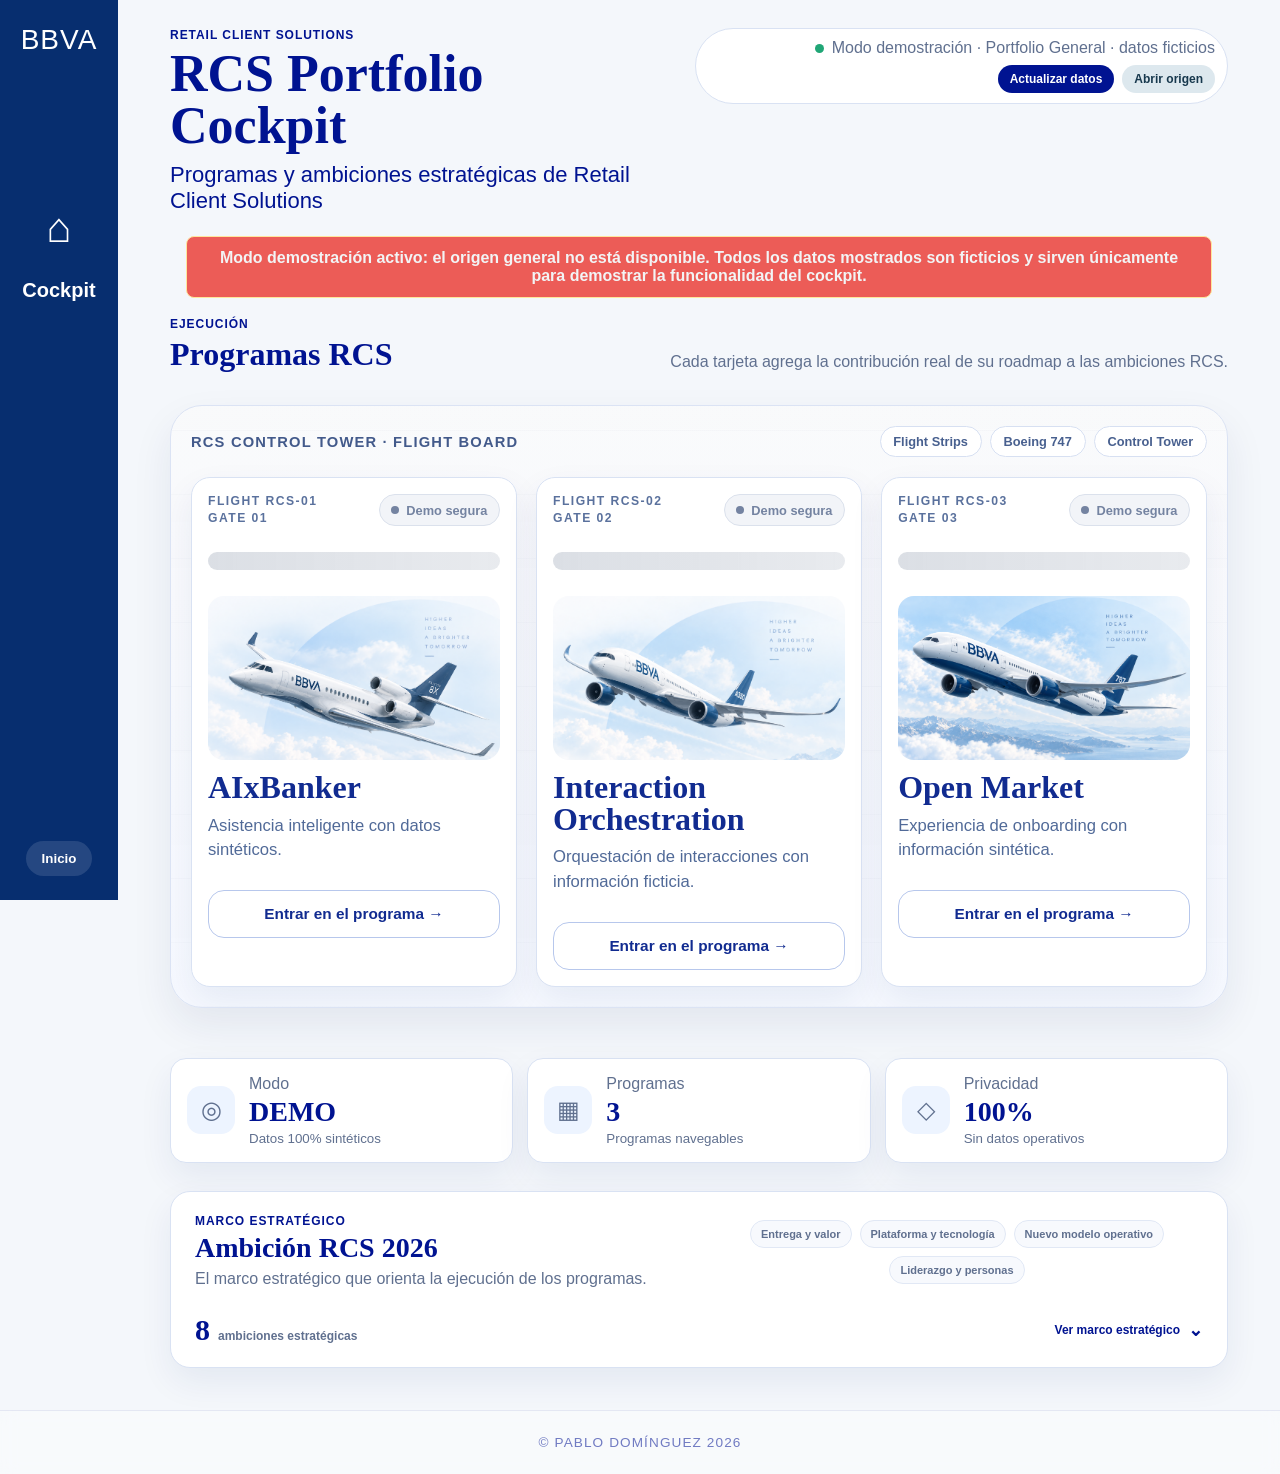
==== index.html @ 615f052f "Add Contraste y Validación RCS management report view" ====
<!doctype html>
<html lang="es">

<head>
  <meta charset="utf-8" />
  <meta name="viewport" content="width=device-width, initial-scale=1" />
  <title>Retail Client Solutions Cockpit</title>
  <link rel="stylesheet" href="styles.css" />
  <link rel="stylesheet" href="styles/portfolio-home.css" />
  <link rel="stylesheet" href="styles/program-home.css" />
  <link rel="stylesheet" href="styles/roadmap-workspace.css" />
  <link rel="stylesheet" href="styles/roadmap-ambitions.css" />
  <link rel="stylesheet" href="styles/program-adaptive-cards.css" />
  <link rel="stylesheet" href="styles/context-toolbar.css" />
  <link rel="stylesheet" href="styles/product-experience.css" />
  <link rel="stylesheet" href="styles/roadmap-context-ux.css" />
  <link rel="icon" href="assets/favicon.ico">
  <link rel="stylesheet" href="styles/aixbanker-product-execution.css" />
  <link rel="stylesheet" href="styles/flight-deck.css" />
  <link rel="stylesheet" href="styles/staffing-dashboard.css" />
</head>

<body>
  <div id="app" class="app-shell">
    <aside class="sidebar">
      <div class="brand">BBVA</div>
      <div class="tower-mark">⌂</div>
      <div class="side-title">Cockpit</div>
      <button class="home-link" data-route="landing">Inicio</button>
    </aside>

    <main class="main">
      <header class="topbar">
        <div>
          <p class="eyebrow" id="breadcrumb">Retail Client Solutions</p>
          <h1 id="pageTitle">Cockpit</h1>
          <p id="pageSubtitle" class="subtitle">
            Portfolio overview, demanda estratégica y evolución de arquitectura
          </p>
        </div>

        <div class="data-status">
          <div class="data-status-main">
            <span class="dot" aria-hidden="true"></span>

            <span id="dataStatus">Cargando datos…</span>

            <button id="refreshDataBtn" class="data-source-btn" type="button">
              Actualizar datos
            </button>

            <button id="openDataSourceBtn" class="data-source-btn secondary" type="button">
              Abrir origen
            </button>
          </div>

          <div id="globalContextFilters" class="global-context-filters" aria-label="Contexto de visualización" hidden>
          </div>
        </div>
      </header>

      <div id="errorBanner" class="error-banner" hidden></div>

      <section id="view"></section>
    </main>
  </div>

  <template id="landing-template">
    <section class="kpi-strip" id="portfolioKpis"></section>

    <section class="section-title-row">
      <h2>Programas RCS</h2>
      <p>
        Vista ejecutiva de avance funcional, sistemas y arquitectura.
      </p>
    </section>

    <section class="program-grid" id="programGrid"></section>
  </template>

  <template id="program-template">
    <section class="program-hero">
      <div>
        <button class="ghost-button" data-route="landing">
          ← Volver
        </button>

        <h2 id="programName"></h2>
        <p id="programDescription"></p>
      </div>

      <div class="hero-metrics" id="programMetrics"></div>
    </section>

    <section class="module-grid" id="moduleGrid"></section>
  </template>

  <!--
    AIxBanker · Departure gates.
    La ruta program/aixbanker muestra esta landing.
  -->
  <template id="aixbanker-home-template">
    <section class="flight-gates" id="flightGateLanding">
      <div class="flight-gates-return-row">
        <button class="ghost-button" type="button" data-route="landing">
          ← Volver al portfolio
        </button>

        <span class="flight-gates-terminal-label">
          RCS · AIxBANKER
        </span>
      </div>

      <header class="flight-gates-header">
        <p>PRODUCTOS · 2026</p>

        <h2>Selecciona tu producto</h2>

        <span>
          Selecciona un producto para acceder a su espacio de planificación,
          ejecución y gestión.
        </span>
      </header>

      <section id="flightGateBoardGrid" class="flight-gate-board-grid" aria-label="Productos AIxBanker disponibles">
      </section>
    </section>
  </template>

  <!--
    AIxBanker · Flight Deck de un producto concreto.
    La ruta program/aixbanker/{productId} muestra esta vista.
  -->
  <template id="aixbanker-flight-deck-template">
    <section class="flight-deck" id="flightDeck">
      <div class="flight-deck-return-row">
        <button class="ghost-button flight-deck-back" type="button" data-route="program/aixbanker">
          ← Volver a productos
        </button>

        <div class="flight-deck-active-flight">
          <span id="flightDeckGateCode">GATE —</span>
          <strong id="flightDeckActiveFlightLabel">AIxBanker</strong>
        </div>
      </div>

      <section class="flight-deck-overhead" aria-label="Controles superiores">
        <div class="flight-deck-panel-label">
          OVERHEAD
        </div>

        <nav class="flight-deck-overhead-controls" aria-label="Navegación técnica">
          <button type="button" data-route="functional/aixbanker">
            Functional
          </button>

          <button type="button" data-route="systems/aixbanker">
            Systems
          </button>

          <button type="button" data-route="architecture/aixbanker">
            Architecture
          </button>
        </nav>

        <div class="flight-deck-source-lamps" aria-label="Fuentes de datos">
          <span class="flight-deck-lamp is-on">
            <i aria-hidden="true"></i>
            SDA
          </span>

          <span class="flight-deck-lamp is-on">
            <i aria-hidden="true"></i>
            JIRA
          </span>

          <span class="flight-deck-lamp" id="flightDeckRestrictedLamp">
            <i aria-hidden="true"></i>
            Restricted
          </span>
        </div>
      </section>

      <section class="flight-deck-mcp" aria-label="Mode control panel">
        <div class="flight-deck-mcp-readout">
          <span>FLIGHT</span>
          <strong id="flightDeckSdaCode">—</strong>
        </div>

        <div class="flight-deck-mcp-readout">
          <span>YEAR</span>
          <strong id="flightDeckYear">—</strong>
        </div>

        <div class="flight-deck-mcp-readout">
          <span>WINDOW</span>
          <strong id="flightDeckWindow">—</strong>
        </div>

        <div class="flight-deck-mcp-readout flight-deck-mcp-destination">
          <span>DESTINATION</span>
          <strong id="flightDeckDestination">—</strong>
        </div>
      </section>

      <section class="flight-deck-windshield" aria-label="Flight brief">
        <article class="flight-deck-window flight-deck-window-left">
          <div class="flight-deck-window-content">
            <span class="flight-deck-window-kicker">
              Mission
            </span>

            <h2 id="flightDeckProductName">
              AIxBanker
            </h2>

            <p id="flightDeckMission">
              Cargando información SDA...
            </p>

            <div class="flight-deck-mission-meta">
              <span id="flightDeckProgramName">R2 AI Banker for Retail</span>
              <span id="flightDeckCountry">Holding</span>
            </div>
          </div>
        </article>

        <div class="flight-deck-center-post" aria-hidden="true">
          <span>AIx</span>
          <strong>BANKER</strong>
        </div>

        <article class="flight-deck-window flight-deck-window-right">
          <div class="flight-deck-window-content">
            <span class="flight-deck-window-kicker">
              Flight brief
            </span>

            <dl class="flight-deck-brief-grid">
              <div>
                <dt>Sponsor</dt>
                <dd id="flightDeckSponsor">—</dd>
              </div>

              <div>
                <dt>Product Owner</dt>
                <dd id="flightDeckProductOwner">—</dd>
              </div>

              <div>
                <dt>Program Manager</dt>
                <dd id="flightDeckProgramManager">—</dd>
              </div>

              <div>
                <dt>Engineering</dt>
                <dd id="flightDeckEngineering">—</dd>
              </div>
            </dl>

            <div class="flight-deck-country-strip">
              <span>Beneficiary countries</span>
              <div id="flightDeckCountries" class="flight-deck-country-list"></div>
            </div>
          </div>
        </article>
      </section>

      <section class="flight-deck-instrument-panel" aria-label="Instrumentos principales">
        <button class="flight-deck-instrument" id="flightDeckProjectTracking" type="button">
          <span class="flight-deck-instrument-code">
            PFD
          </span>

          <span class="flight-deck-instrument-label">
            Flight Plan
          </span>

          <strong>
            Project Tracking
          </strong>

          <span class="flight-deck-project-load" id="flightDeckProjectTrackingSummary" aria-label="Carga del proyecto">
            <span class="flight-deck-project-load__label">
              PROJECT LOAD
            </span>

            <span class="flight-deck-project-load__metrics">
              <span class="
            flight-deck-project-load__metric
            is-primary
          ">
                <i aria-hidden="true"></i>

                <strong id="flightDeckProjectSdaCount">
                  0
                </strong>

                <small>
                  SDA DELIV.
                </small>
              </span>

              <span class="flight-deck-project-load__metric">
                <i aria-hidden="true"></i>

                <strong id="flightDeckProjectMsaCount">
                  0
                </strong>

                <small>
                  MSAs
                </small>
              </span>

              <span class="flight-deck-project-load__metric">
                <i aria-hidden="true"></i>

                <strong id="flightDeckProjectFeatureCount" class="is-loading">
                  …
                </strong>

                <small>
                  FEATURES
                </small>
              </span>
            </span>
          </span>
        </button>

        <button class="flight-deck-instrument" id="flightDeckTrendingTopics" type="button">
          <span class="flight-deck-instrument-code">
            ND
          </span>

          <span class="flight-deck-instrument-label">
            Radar
          </span>

          <strong>
            Key Issues
          </strong>

          <span class="flight-deck-radar-status" id="flightDeckTrendingTopicsSummary"
            aria-label="Severidad de Key Issues activos">
            <span class="flight-deck-radar-status__label">
              RADAR STATUS
            </span>

            <span class="flight-deck-radar-status__content">
              <span class="flight-deck-radar-status__screen" aria-hidden="true">
                <span class="flight-deck-radar-status__glow"></span>
                <span class="flight-deck-radar-status__scope"></span>
              </span>

              <span class="flight-deck-radar-status__metrics">
                <span class="
            flight-deck-radar-status__metric
            is-blocked
          ">
                  <strong id="flightDeckHighIssuesCount">
                    0
                  </strong>

                  <small>
                    HIGH
                  </small>
                </span>

                <span class="
            flight-deck-radar-status__metric
            is-risk
          ">
                  <strong id="flightDeckMediumIssuesCount">
                    0
                  </strong>

                  <small>
                    MEDIUM
                  </small>
                </span>

                <span class="
            flight-deck-radar-status__metric
            is-total
          ">
                  <strong id="flightDeckLowIssuesCount">
                    0
                  </strong>

                  <small>
                    LOW
                  </small>
                </span>
              </span>
            </span>
          </span>
        </button>

        <button class="flight-deck-instrument" id="flightDeckTeamPlanning" type="button">
          <span class="flight-deck-instrument-label">
            Crew
          </span>

          <strong>
            Staffing
          </strong>
          <span class="flight-deck-staffing-panel" id="flightDeckTeamPlanningSummary"
            aria-label="Composición del staffing">
            <span class="flight-deck-staffing-panel__label">
              CREW LOAD
            </span>

            <span class="flight-deck-staffing-panel__hero">
              <strong id="flightDeckStaffingTotalFte" class="is-loading">
                …
              </strong>

              <small>
                TOTAL FTE
              </small>
            </span>

            <span class="flight-deck-staffing-panel__metrics">
              <span class="flight-deck-staffing-panel__metric">
                <strong id="flightDeckStaffingScrumCount" class="is-loading">
                  …
                </strong>
                <small>SCRUMS</small>
              </span>

              <span class="flight-deck-staffing-panel__metric">
                <strong id="flightDeckStaffingInternalFte" class="is-loading">
                  …
                </strong>
                <small>INTERNAL</small>
              </span>

              <span class="flight-deck-staffing-panel__metric">
                <strong id="flightDeckStaffingExternalFte" class="is-loading">
                  …
                </strong>
                <small>EXTERNAL</small>
              </span>
            </span>
          </span>
        </button>

        <button class="flight-deck-instrument" id="flightDeckManagementReports" type="button">
          <span class="flight-deck-instrument-code">
            EICAS
          </span>

          <span class="flight-deck-instrument-label">
            Instruments
          </span>

          <strong>
            Management Reports
          </strong>

          <small id="flightDeckManagementReportsSummary">
            Executive summary
          </small>
        </button>
      </section>

      <section class="flight-deck-pedestal" aria-label="Pedestal">
        <div class="flight-deck-telemetry">
          <div>
            <span>SDA commitments</span>
            <strong id="flightDeckDeliverablesCount">0</strong>
          </div>

          <div>
            <span>JIRA tracked</span>
            <strong id="flightDeckJiraCount">0</strong>
          </div>

          <div>
            <span>Risk / blocked</span>
            <strong id="flightDeckRiskCount">0</strong>
          </div>

          <div>
            <span>Done</span>
            <strong id="flightDeckDoneCount">0</strong>
          </div>
        </div>

        <button class="flight-deck-cabin-control" type="button" disabled>
          <span>CABIN / HISTORY</span>
          <small>Historical navigation</small>
        </button>
      </section>
    </section>
  </template>

  <template id="functional-template">
    <button class="ghost-button back-to-program-btn" data-route="">
      ← Volver al programa
    </button>

    <section class="section-title-row">
      <h2>Mapa de capacidades funcionales</h2>
      <p>Dominios, capacidades y funcionalidades de AIxBanker.</p>
    </section>

    <section class="functional-map" id="functionalMap"></section>
  </template>

  <template id="systems-template">
    <button class="ghost-button back-to-program-btn" data-route="">
      ← Volver al programa
    </button>

    <section class="section-title-row">
      <h2>Mapa de sistemas</h2>
      <p>
        Vista combinada de sistemas, inventario y capacidades funcionales.
      </p>
    </section>

    <section class="systems-dashboard-grid systems-two-columns" id="systemsDashboardGrid">
      <article class="panel systems-map-panel">
        <h3>Mapa de sistemas</h3>

        <button class="expand-map-btn" type="button" id="expandSystemMapBtn">
          Expandir mapa
        </button>

        <div class="system-map-canvas" id="systemMapCanvas">
          <svg class="system-links-svg" id="systemLinksSvg"></svg>

          <section class="system-layers" id="systemLayers"></section>
        </div>
      </article>

      <article class="panel systems-functional-panel">
        <h3>Mapa funcional</h3>

        <section class="systems-mini-functional-map" id="systemsFunctionalMap"></section>
      </article>
    </section>
  </template>

  <template id="impediments-template">
    <button class="ghost-button back-to-program-btn" data-route="">
      ← Volver al programa
    </button>

    <section class="section-title-row">
      <h2>Impedimentos</h2>
      <p>Bloqueos, riesgos y mitigaciones activas.</p>
    </section>

    <section id="impedimentsList" class="management-list"></section>
  </template>

  <template id="decisions-template">
    <button class="ghost-button back-to-program-btn" data-route="">
      ← Volver al programa
    </button>

    <section class="section-title-row">
      <h2>Decisiones</h2>
      <p>Decisiones pendientes y decisiones ya tomadas.</p>
    </section>

    <section class="two-column">
      <article class="panel">
        <h3>Decisiones pendientes</h3>

        <div id="decisionsPendingList" class="management-list"></div>
      </article>

      <article class="panel">
        <h3>Decisiones tomadas</h3>

        <div id="decisionsDoneList" class="management-list"></div>
      </article>
    </section>
  </template>

  <template id="architecture-template">
    <button class="ghost-button back-to-program-btn" data-route="">
      ← Volver al programa
    </button>

    <section class="section-title-row">
      <h2>Arquitectura de referencia</h2>
      <p>Vista target de arquitectura, features, gaps y dependencias.</p>
    </section>

    <section class="systems-dashboard-grid" id="systemsDashboardGrid">
      <article class="panel systems-map-panel">
        <h3>Mapa de sistemas As-Is</h3>

        <button class="expand-map-btn" type="button" id="expandSystemMapBtn">
          Expandir mapa
        </button>

        <div class="system-map-canvas" id="systemMapCanvas">
          <svg class="system-links-svg" id="systemLinksSvg"></svg>

          <section class="system-layers" id="systemLayers"></section>
        </div>
      </article>

      <article class="panel">
        <h3>Features, gaps y dependencias</h3>

        <div class="table-wrap">
          <table id="systemsTable"></table>
        </div>
      </article>

      <article class="panel systems-functional-panel">
        <article class="panel systems-tobe-panel">
          <h3>Mapa de sistemas To-Be</h3>

          <button class="expand-map-btn" type="button" id="expandToBeMapBtn">
            Expandir mapa
          </button>

          <div class="system-map-canvas" id="systemMapCanvasToBe">
            <svg class="system-links-svg" id="systemLinksSvgToBe"></svg>

            <section class="system-layers" id="systemLayersToBe"></section>
          </div>
        </article>
      </article>
    </section>
  </template>

  <template id="projects-template">
    <button class="ghost-button back-to-program-btn" data-route="">
      ← Volver al programa
    </button>

    <section class="section-title-row" id="backlogHeader">
      <h2>Management Reports</h2>
      <p>Acceso a informes ejecutivos, demos y seguimiento resumido.</p>
    </section>

    <section id="managementReportsCards" class="management-reports-grid"></section>
  </template>


  <template id="msas-template">
    <button class="ghost-button back-to-program-btn" data-route="">
      ← Volver al programa
    </button>

    <section class="section-title-row">
      <h2>MSAs</h2>
      <p>Acuerdos, aprobaciones, avance y detalle.</p>
    </section>

    <section id="msas" class="panel projects-panel"></section>

    <section id="msaDetail" class="panel project-detail-panel" hidden></section>
  </template>

  <template id="teams-template">
    <button class="ghost-button back-to-program-btn" data-route="">
      ← Volver al programa
    </button>

    <section class="section-title-row">
      <h2>
        Staffing
      </h2>

      <p>
        Capacidad, composición y distribución de los Scrums.
      </p>
    </section>

    <p id="teamsDashboardStatus" class="staffing-dashboard-status">
      Cargando Staffing...
    </p>

    <section id="teamsKpis" class="kpi-strip"></section>

    <section class="teams-dashboard-grid">
      <article class="panel">
        <h3>
          FTE por Scrum
        </h3>

        <div id="teamsByProduct"></div>
      </article>

      <article class="panel">
        <h3>
          Scrum × país
        </h3>

        <div class="table-wrap">
          <table id="teamsProductCountryMatrix"></table>
        </div>
      </article>
    </section>

    <section class="section-title-row">
      <h2>
        Scrums
      </h2>

      <p>
        Roles, perfiles y empresas del país seleccionado.
      </p>
    </section>

    <section id="teamsScrumCards" class="scrum-grid"></section>
  </template>
  <!-- =====================================================
     MANAGEMENT REPORTS · ROADMAP
     ===================================================== -->

  <template id="management-roadmap-template">
    <button class="ghost-button back-to-management-reports-btn" type="button" data-route="">
      ← Volver a Management Reports
    </button>

    <section class="section-title-row">
      <h2>Roadmap ejecutivo</h2>

      <p>
        Resumen visual por país y entregable, con seguimiento de SDA,
        Features y MSAs.
      </p>
    </section>

    <section id="managementRoadmapFilters" class="management-report-filters"></section>

    <section id="managementRoadmapBoard" class="management-roadmap-board"></section>
  </template>


  <!-- =====================================================
     MANAGEMENT REPORTS · DEMOS
     ===================================================== -->

  <template id="management-demos-template">
    <button class="ghost-button back-to-management-reports-btn" type="button" data-route="">
      ← Volver a Management Reports
    </button>

    <section class="section-title-row">
      <h2>Demos</h2>

      <p>
        Demostraciones ejecutivas de productos y capacidades de AIxBanker.
      </p>
    </section>

    <section id="managementDemosBoard" class="management-demos-board"></section>
  </template>
  <template id="management-contrast-validation-template">
    <button class="ghost-button back-to-management-reports-btn" type="button" id="managementContrastBackBtn">
      ← Volver a Management Reports
    </button>

    <section class="section-title-row">
      <h2>Contraste y Validación RCS</h2>
      <p>Vista ejecutiva de contraste y validación inspirada en el reporting Q2 2026.</p>
    </section>

    <section id="managementContrastValidationBoard" class="management-cv-board"></section>
  </template>
  <div id="loadingOverlay" class="loading-overlay" hidden>
    <div class="loading-card">
      <div class="loading-orb">
        <span></span>
        <span></span>
        <span></span>
      </div>

      <strong>Cargando datos</strong>
      <p>Actualizando la información del cockpit...</p>
    </div>
  </div>

  <script src="js/config.js"></script>
  <script src="js/sample-data.js"></script>
  <script src="js/drive-json-source.js"></script>
  <script src="js/loading-experience.js"></script>
  <script src="js/staffing-dashboard.js"></script>
  <script src="js/app.js"></script>
  <script src="js/portfolio-landing-modes.js"></script>
  <script src="js/portfolio-home.js"></script>
  <script src="js/program-home.js"></script>
  <script src="js/program-governance.js"></script>
  <script src="js/roadmap-workspace-data.js"></script>
  <script src="js/roadmap-workspace-render.js"></script>
  <script src="js/roadmap-workspace-detail.js"></script>
  <script src="js/roadmap-workspace-routing.js"></script>
  <script src="js/roadmap-ambitions-data.js"></script>
  <script src="js/roadmap-ambitions-ui.js"></script>
  <script src="js/program-adaptive-cards.js"></script>
  <script src="js/context-toolbar.js"></script>
  <script src="js/aixbanker-product-execution.js"></script>
  <script src="js/product-experience.js"></script>
  <script src="js/roadmap-context-ux.js"></script>

  <footer class="footer">
    © Pablo Domínguez 2026
  </footer>
</body>

</html>
---- styles.css ----
:root {
  --bbva: #072e6f;
  --blue: #001391;
  --light: #f4f7fb;
  --card: #fff;
  --ink: #071b4d;
  --muted: #60708f;
  --line: #d9e2f3;
  --green: #20a676;
  --yellow: #ffc247;
  --red: #ef6b6b;
  --cyan: #37b7c9;
  --purple: #6755c4;
  --shadow: 0 14px 34px rgba(7, 46, 111, 0.07);
}

* {
  box-sizing: border-box;
}

body {
  margin: 0;
  font-family: Inter, Arial, sans-serif;
  background: var(--light);
  color: var(--ink);
}

.app-shell {
  display: flex;
  min-height: 100vh;
}

.sidebar {
  width: 118px;
  background: var(--bbva);
  color: #fff;
  display: flex;
  flex-direction: column;
  align-items: center;
  padding: 24px 12px;
  gap: 28px;
  position: fixed;
  inset: 0 auto 0 0;
  z-index: 100;
}

.brand {
  font-size: 28px;
  letter-spacing: 1px;
}

.tower-mark {
  font-size: 42px;
  margin-top: 120px;
}

.side-title {
  text-align: center;
  font-weight: 800;
  font-size: 20px;
  line-height: 1.05;
}

.main {
  margin-left: 118px;
  padding: 42px 52px;
  width: calc(100% - 118px);
}

.topbar {
  display: flex;
  justify-content: space-between;
  gap: 24px;
  align-items: flex-start;
  margin-bottom: 32px;
}

.eyebrow {
  margin: 0 0 6px;
  color: var(--blue);
  font-weight: 800;
  text-transform: uppercase;
  font-size: 12px;
  letter-spacing: 0.08em;
}

h1 {
  font-family: Georgia, serif;
  color: var(--blue);
  font-size: 52px;
  line-height: 1;
  margin: 0;
}

.subtitle {
  color: var(--blue);
  font-size: 22px;
  margin: 10px 0 0;
}

h2,
h3,
h4 {
  font-family: Georgia, serif;
  color: var(--blue);
}

.home-link,
.ghost-button {
  border: 0;
  background: #eaf1ff;
  color: var(--blue);
  border-radius: 999px;
  padding: 10px 16px;
  font-weight: 800;
  cursor: pointer;
}

.home-link {
  margin-top: auto;
  background: rgba(255, 255, 255, 0.12);
  color: #fff;
}

.data-status {
  background: #fff;
  border: 1px solid var(--line);
  border-radius: 999px;
  padding: 10px 14px;
  color: var(--muted);
  white-space: nowrap;
}

.dot {
  display: inline-block;
  width: 9px;
  height: 9px;
  border-radius: 50%;
  background: var(--green);
  margin-right: 8px;
}

.data-source-btn {
  border: 0;
  background: var(--blue);
  color: #fff;
  border-radius: 999px;
  padding: 7px 12px;
  font-size: 12px;
  font-weight: 800;
  cursor: pointer;
  margin-left: 10px;
  transition:
    transform 0.18s ease,
    opacity 0.18s ease,
    filter 0.18s ease;
}

.data-source-btn:hover {
  filter: brightness(1.08);
  transform: translateY(-1px);
}

.data-source-btn:disabled {
  opacity: 0.6;
  cursor: wait;
}

.data-source-btn.secondary {
  background: #dde8ee;
  color: #17384d;
}

.kpi-strip {
  display: grid;
  grid-template-columns: repeat(5, 1fr);
  background: #fff;
  border: 1px solid var(--line);
  border-radius: 18px;
  padding: 18px;
  margin-bottom: 38px;
  box-shadow: var(--shadow);
}

.kpi {
  display: flex;
  align-items: center;
  gap: 16px;
  padding: 6px 22px;
  border-right: 1px solid #b8c7e8;
}

.kpi:last-child {
  border-right: 0;
}

.kpi-icon,
.program-icon {
  display: grid;
  place-items: center;
  color: #fff;
  background: linear-gradient(135deg, var(--bbva), #1464c9);
}

.kpi-icon {
  width: 52px;
  height: 52px;
  border-radius: 14px;

  background: #edf4ff;
  color: var(--blue);

  display: flex;
  align-items: center;
  justify-content: center;

  font-size: 26px;
}

.kpi-label {
  font-family: Georgia, serif;
  color: var(--blue);
  font-weight: 800;
}

.kpi-value {
  font-family: Georgia, serif;
  font-size: 34px;
  color: var(--blue);
  font-weight: 900;
}

.kpi-sub {
  color: var(--muted);
}

.section-title-row {
  display: flex;
  align-items: end;
  justify-content: space-between;
  margin: 18px 0;
}

.section-title-row h2 {
  font-size: 34px;
  margin: 0;
}

.section-title-row p {
  color: var(--muted);
  margin: 0;
}

.program-grid {
  display: grid;
  grid-template-columns: repeat(3, minmax(240px, 1fr));
  gap: 22px;
}

.program-card,
.panel,
.module-card,
.program-hero,
.domain,
.layer {
  background: #fff;
  border: 1px solid var(--line);
  box-shadow: var(--shadow);
}

.program-card,
.panel,
.module-card,
.program-hero {
  border-radius: 22px;
  padding: 22px;
}

.program-card {
  display: flex;
  flex-direction: column;
  gap: 18px;
  min-height: 310px;
}

.program-head {
  display: flex;
  gap: 14px;
  align-items: center;
}

.program-icon {
  width: 56px;
  height: 56px;
  border-radius: 18px;
  font-size: 28px;
}

.program-card h3,
.module-card h3,
.panel h3 {
  margin-bottom: 14px;
  line-height: 1.1;
}
.panel h3 {
  margin-bottom: 18px;
}
.program-card p,
.module-card p {
  margin: 4px 0;
  color: var(--muted);
}

.pill {
  display: inline-flex;
  width: max-content;
  padding: 6px 12px;
  border-radius: 999px;
  font-size: 12px;
  font-weight: 800;
  background: #def7ec;
  color: #08744f;
}

.pill.yellow {
  background: #fff1c9;
  color: #8b6400;
}

.pill.red {
  background: #ffe1e1;
  color: #a92b2b;
}

.progress-row {
  display: grid;
  grid-template-columns: repeat(3, 1fr);
  gap: 10px;
  margin-top: auto;
}

.donut {
  --p: 50;
  aspect-ratio: 1;
  border-radius: 50%;
  background: conic-gradient(var(--blue) calc(var(--p) * 1%), #e7ebf3 0);
  display: grid;
  place-items: center;
  font-size: 12px;
  color: var(--blue);
}

.donut::before {
  content: attr(data-label);
  background: #fff;
  border-radius: 50%;
  width: 68%;
  height: 68%;
  display: grid;
  place-items: center;
}

.card-link {
  border: 0;
  border-top: 1px solid var(--line);
  background: transparent;
  color: #0a4fae;
  font-weight: 900;
  padding-top: 14px;
  cursor: pointer;
  text-align: left;
}

.disabled {
  opacity: 0.55;
}

.program-hero {
  display: flex;
  justify-content: space-between;
  gap: 24px;
  margin-bottom: 22px;
}

.program-hero h2 {
  font-size: 44px;
  margin: 16px 0 4px;
}

.hero-metrics {
  display: grid;
  grid-template-columns: repeat(3, 110px);
  gap: 12px;
}

.metric-tile {
  background: #f5f8ff;
  border: 1px solid var(--line);
  border-radius: 16px;
  padding: 14px;
  text-align: center;
}

.metric-tile strong {
  font-size: 28px;
  color: var(--blue);
}

.module-grid {
  display: grid;
  grid-template-columns: repeat(4, 1fr);
  gap: 18px;
  margin-bottom: 22px;
}

.module-card {
  min-height: 170px;
  cursor: pointer;
}

.module-card.active {
  border-color: #75a7ff;
}

.two-column {
  display: grid;
  grid-template-columns: 1fr 1fr;
  gap: 22px;
}

.tag-list {
  display: flex;
  flex-wrap: wrap;
  gap: 10px;
}

.tag {
  padding: 9px 12px;
  background: #edf4ff;
  border-radius: 999px;
  color: var(--blue);
  font-weight: 800;
}

.stack-list {
  display: grid;
  gap: 10px;
}

.stack-item {
  padding: 12px;
  border: 1px solid var(--line);
  border-radius: 14px;
  background: #f9fbff;
}

/* Functional map */

.functional-map {
  display: grid;
  grid-template-columns: repeat(3, 1fr);
  gap: 18px;
}

.domain {
  border-radius: 20px;
  padding: 18px;
}

.domain h3 {
  margin: 0 0 14px;
}

.capability,
.systems-mini-capability {
  border-left: 4px solid var(--cyan);
  padding: 10px 12px;
  background: #f6fbff;
  border-radius: 12px;
  margin-top: 10px;
}

.capability:first-child {
  margin-top: 0;
}

.capability strong,
.systems-mini-capability strong {
  display: block;
  color: var(--ink);
  margin-bottom: 6px;
}

.feature {
  font-size: 13px;
  color: var(--muted);
  margin-top: 5px;
}

/* Selectors */

.country-selector,
.systems-product-selector {
  display: flex;
  gap: 12px;
  align-items: center;
  margin: 0 0 22px;
  flex-wrap: wrap;
}

.country-flag {
  width: 58px;
  height: 58px;
  border: 1px solid var(--line);
  background: #fff;
  border-radius: 50%;
  display: flex;
  align-items: center;
  justify-content: center;
  cursor: pointer;
  opacity: 0.45;
  filter: grayscale(1);
  overflow: hidden;
  transition:
    opacity 0.18s ease,
    filter 0.18s ease,
    transform 0.18s ease,
    box-shadow 0.18s ease;
}

.country-flag img {
  width: 100%;
  height: 100%;
  object-fit: cover;
  display: block;
}

.country-flag.active {
  opacity: 1;
  filter: grayscale(0);
  box-shadow: 0 8px 22px rgba(7, 46, 111, 0.16);
  transform: translateY(-1px);
  border-color: #75a7ff;
}

.systems-product-btn {
  border: 1px solid var(--line);
  background: #fff;
  color: var(--blue);
  border-radius: 999px;
  padding: 10px 18px;
  font-size: 14px;
  font-weight: 800;
  cursor: pointer;
  transition:
    background 0.18s ease,
    color 0.18s ease,
    transform 0.18s ease,
    box-shadow 0.18s ease;
}

.systems-product-btn:hover {
  transform: translateY(-1px);
}

.systems-product-btn.active {
  background: var(--blue);
  color: #fff;
  box-shadow: 0 8px 20px rgba(7, 46, 111, 0.18);
}

/* Systems dashboard */

.systems-dashboard-grid {
  display: grid;
  grid-template-columns: 1fr 1.25fr 1fr;
  gap: 18px;
  align-items: start;
}

.systems-dashboard-grid .panel {
  min-height: 520px;
}

.systems-dashboard-grid.system-map-expanded {
  grid-template-columns: minmax(760px, 2.6fr) minmax(220px, 0.65fr) minmax(
      220px,
      0.65fr
    );
}

.systems-dashboard-grid.system-map-expanded > article:nth-child(2),
.systems-dashboard-grid.system-map-expanded > article:nth-child(3) {
  max-height: 760px;
  overflow: auto;
  opacity: 0.72;
}

.systems-dashboard-grid.system-map-expanded .system-map-canvas {
  min-height: 900px;
}

.expand-map-btn {
  display: inline-flex;
  align-items: center;
  justify-content: center;
  margin: 10px 0 16px;
  border: 1px solid var(--line);
  background: #eaf1ff;
  color: var(--blue);
  border-radius: 999px;
  padding: 8px 14px;
  font-weight: 900;
  font-size: 13px;
  cursor: pointer;
  font-family: inherit;
  transition:
    transform 0.18s ease,
    box-shadow 0.18s ease,
    border-color 0.18s ease;
}

.expand-map-btn:hover {
  transform: translateY(-1px);
  border-color: var(--cyan);
  box-shadow: 0 8px 18px rgba(7, 46, 111, 0.1);
}

.system-map-canvas {
  position: relative;
}

.system-links-svg {
  position: absolute;
  inset: 0;
  width: 100%;
  height: 100%;
  pointer-events: none;
  overflow: visible;
  z-index: 3;
}

.system-layers {
  position: relative;
  z-index: 2;
  display: grid;
  grid-template-columns: repeat(2, minmax(0, 1fr));
  gap: 24px;
}

.layer {
  width: 100%;
  border-radius: 18px;
  padding: 18px;
}

.layer:not(.layer-half-width) {
  grid-column: 1 / -1;
}

.layer-half-width {
  grid-column: auto;
}

.layer h3 {
  margin: 0 0 12px;
}

.system-groups {
  display: flex;
  /* flex-direction: column; */
  gap: 14px;
}

.system-group-box {
  border: 1px dashed var(--blue);
  border-radius: 18px;
  padding: 14px;
  background: #fbfdff;
}

.system-group-title {
  color: var(--blue);
  font-weight: 900;
  margin-bottom: 12px;
}

.system-level-row {
  display: flex;
  justify-content: center;
  align-items: center;
  gap: 14px;
  margin: 14px 0;
  flex-wrap: wrap;
}

.system-level-row[data-level="3"] {
  justify-content: center;
}

.component {
  display: inline-flex;
  align-items: center;
  justify-content: center;
  width: auto;
  min-width: 72px;
  max-width: 190px;
  padding: 9px 13px;
  background: #f6f8fc;
  border: 1px solid var(--line);
  border-radius: 12px;
  margin: 0;
  white-space: normal;
  line-height: 1.15;
}

.system-component-card {
  flex: 0 0 auto;
  text-align: center;
  cursor: pointer;
  font-family: inherit;
  font-size: 0.95rem;
  transition:
    background 0.18s ease,
    border-color 0.18s ease,
    transform 0.18s ease,
    box-shadow 0.18s ease;
}

.system-component-card:hover {
  transform: translateY(-1px);
  border-color: var(--cyan);
  box-shadow: 0 8px 18px rgba(7, 46, 111, 0.1);
}

.system-component-card.selected-system-component {
  background: #fff4a3;
  border-color: #e3c400;
  box-shadow: inset 0 0 0 1px #e3c400;
}

.component.affected-by-capability {
  background: #24e000;
  border: 2px solid #159400;
  color: #001391;
  font-weight: 900;
}

/* SVG relationships */

.system-relationship-link {
  fill: none;
  stroke: var(--blue);
  stroke-width: 2;
  stroke-dasharray: 4 4;
  opacity: 0.75;
}

.system-relationship-link.api {
  stroke: var(--cyan);
}

.system-relationship-link.dependency {
  stroke: var(--purple);
}

.system-relationship-link.orchestration {
  stroke: var(--green);
}

.relationship-arrow-head {
  fill: var(--blue);
}

.system-relationship-label {
  font-size: 11px;
  font-weight: 800;
  fill: var(--blue);
  paint-order: stroke;
  stroke: white;
  stroke-width: 4px;
}

/* Right functional map */

.systems-mini-domain {
  padding: 14px;
  border: 1px solid var(--line);
  border-radius: 16px;
  background: #f9fbff;
  margin-bottom: 12px;
}

.systems-mini-domain h4 {
  margin: 0 0 10px;
}

.feature-card-list {
  display: flex;
  flex-direction: column;
  gap: 8px;
  margin-top: 10px;
}

.feature-card {
  width: 100%;
  border: 1px solid var(--line);
  background: #fff;
  color: var(--ink);
  border-radius: 12px;
  padding: 9px 11px;
  text-align: left;
  font-weight: 700;
  cursor: pointer;
  transition:
    background 0.18s ease,
    border-color 0.18s ease,
    transform 0.18s ease,
    box-shadow 0.18s ease;
}

.feature-card:hover {
  transform: translateY(-1px);
  border-color: var(--cyan);
  box-shadow: 0 8px 18px rgba(7, 46, 111, 0.1);
}

.feature-card.selected {
  background: #fff4a3;
  border-color: #e3c400;
  box-shadow: inset 0 0 0 1px #e3c400;
}

/* Architecture gaps */

.architecture-gap-list {
  display: flex;
  flex-direction: column;
  gap: 12px;
}

.architecture-gap-card {
  width: 100%;
  border: 1px solid var(--line);
  background: #f6f8fc;
  color: var(--ink);
  border-radius: 14px;
  padding: 14px;
  text-align: left;
  cursor: pointer;
  transition:
    background 0.18s ease,
    border-color 0.18s ease,
    transform 0.18s ease,
    box-shadow 0.18s ease;
}

.architecture-gap-card:hover {
  transform: translateY(-1px);
  border-color: var(--cyan);
  box-shadow: 0 8px 18px rgba(7, 46, 111, 0.1);
}

.architecture-gap-card.selected {
  background: #fff4a3;
  border-color: #e3c400;
  box-shadow: inset 0 0 0 1px #e3c400;
}

.architecture-gap-top {
  display: flex;
  justify-content: space-between;
  gap: 12px;
  margin-bottom: 10px;
}

.architecture-gap-status,
.architecture-gap-priority {
  font-size: 12px;
  font-weight: 900;
  padding: 5px 9px;
  border-radius: 999px;
  background: #eaf1ff;
  color: var(--blue);
}

.architecture-gap-title {
  display: block;
  margin-bottom: 12px;
  color: var(--blue);
  line-height: 1.25;
}

.architecture-gap-meta {
  display: grid;
  gap: 6px;
  color: var(--muted);
  font-size: 13px;
}

/* Tables */

.table-wrap {
  overflow: auto;
}

table {
  width: 100%;
  border-collapse: collapse;
}

th,
td {
  padding: 12px;
  border-bottom: 1px solid var(--line);
  text-align: left;
}

th {
  color: var(--blue);
  font-weight: 900;
  background: #f5f8ff;
}

/* Responsive */

@media (max-width: 1200px) {
  .systems-dashboard-grid,
  .systems-dashboard-grid.system-map-expanded {
    grid-template-columns: 1fr;
  }

  .system-layers {
    grid-template-columns: 1fr;
  }

  .layer,
  .layer-half-width {
    grid-column: 1 / -1;
  }
}

@media (max-width: 1100px) {
  .program-grid,
  .functional-map {
    grid-template-columns: 1fr 1fr;
  }

  .module-grid {
    grid-template-columns: 1fr 1fr;
  }

  .kpi-strip {
    grid-template-columns: 1fr 1fr;
  }

  .kpi {
    border-right: 0;
    border-bottom: 1px solid var(--line);
  }
}

@media (max-width: 760px) {
  .sidebar {
    display: none;
  }

  .main {
    margin: 0;
    width: 100%;
    padding: 24px;
  }

  .program-grid,
  .functional-map,
  .module-grid,
  .two-column {
    grid-template-columns: 1fr;
  }

  h1 {
    font-size: 38px;
  }

  .topbar,
  .program-hero {
    flex-direction: column;
  }

  .hero-metrics {
    grid-template-columns: repeat(3, 1fr);
  }
}
/* Grupos en horizontal dentro de la capa GenAI */
.layer h3 {
  display: block;
}

.layer:has(h3) {
  display: flex;
  flex-direction: column;
}

/* Solo capas cuyo título contiene GenAI */
.layer-half-width .system-groups,
.layer:has(h3:first-child) .system-groups {
  display: flex;
  flex-direction: row;
  gap: 18px;
  align-items: stretch;
}

.layer-half-width .system-group-box {
  flex: 1 1 0;
  min-width: 260px;
}
.layer .system-groups {
  display: flex;
  flex-wrap: wrap;
  justify-content: center;
  align-items: stretch;
  gap: 18px;
}

.layer .system-group-box {
  flex: 0 1 420px;
  max-width: 520px;
}

.layer .system-group-box:only-child {
  flex-basis: min(760px, 100%);
}
.relationship-label {
  fill: var(--blue);
  font-size: 10px;
  font-weight: 800;
  text-anchor: middle;
  pointer-events: none;
}

.relationship-label-bg {
  fill: rgba(255, 255, 255, 0.9);
  stroke: rgba(0, 19, 145, 0.18);
}
.footer {
  width: 100%;
  padding: 24px;

  display: flex;
  justify-content: center;
  align-items: center;

  font-size: 0.85rem;
  letter-spacing: 0.08em;
  text-transform: uppercase;

  color: rgba(0, 19, 145, 0.55);

  border-top: 1px solid rgba(0, 19, 145, 0.08);

  background: rgba(255, 255, 255, 0.35);
  backdrop-filter: blur(8px);
}
.management-section {
  margin-top: 22px;
}

.management-list {
  display: grid;
  gap: 12px;
}

.management-card {
  border: 1px solid var(--line);
  border-radius: 14px;
  padding: 14px;
  background: #f6f8fc;
}

.management-card.done {
  background: #f7fffb;
}

.management-card-top {
  display: flex;
  justify-content: space-between;
  gap: 12px;
  align-items: flex-start;
  margin-bottom: 8px;
}

.management-card p {
  margin: 8px 0;
  color: var(--muted);
}

.management-card small {
  display: block;
  color: var(--muted);
  margin-top: 5px;
}

.management-subtitle {
  margin: 18px 0 10px;
  font-family: Georgia, serif;
  color: var(--blue);
}

.empty-state {
  color: var(--muted);
  margin: 0;
}

.secondary-module-grid {
  grid-template-columns: repeat(2, minmax(260px, 1fr));
}
/* Compactar pantalla de programa */
.main {
  padding-top: 28px;
}

.topbar {
  margin-bottom: 22px;
}

.country-selector {
  margin-bottom: 14px;
}

.program-hero {
  margin-bottom: 18px;
  padding: 18px;
}

.program-hero h2 {
  margin-top: 10px;
}

/* Evita hueco al tener 3 cards */
.module-grid {
  grid-template-columns: repeat(3, minmax(260px, 1fr));
  gap: 18px;
}

.module-card {
  min-height: 130px;
}

/* Reduce aire interno en cards */
.module-card h3 {
  line-height: 1.05;
}

.module-card p {
  margin-top: 4px;
}

/* Secciones inferiores más compactas */
.management-section,
.secondary-module-grid,
.final-info-section {
  margin-top: 18px;
}

.panel {
  padding: 18px;
}

.management-card {
  padding: 12px;
}
.localisms-toggle-section {
  margin-top: 22px;
  display: flex;
  justify-content: center;
}

.localisms-toggle-btn {
  border: 1px solid var(--line);
  background: var(--blue);
  color: #fff;
  border-radius: 999px;
  padding: 12px 22px;
  font-weight: 900;
  cursor: pointer;
  box-shadow: 0 10px 24px rgba(7, 46, 111, 0.12);
}

.program-localisms {
  display: none;
}

.program-localisms.is-open {
  display: block;
}
.systems-dashboard-grid.systems-two-columns {
  grid-template-columns: minmax(620px, 1.5fr) minmax(320px, 0.8fr);
}

.systems-dashboard-grid.systems-two-columns.system-map-expanded {
  grid-template-columns: minmax(900px, 2fr) minmax(260px, 0.45fr);
}

.systems-dashboard-grid.systems-two-columns.system-map-expanded
  .systems-functional-panel {
  max-height: 760px;
  overflow: auto;
  opacity: 0.72;
}

.systems-map-panel {
  min-width: 0;
}

.systems-functional-panel {
  min-width: 0;
}
.systems-tobe-panel.tobe-map-expanded {
  grid-column: 1 / -1;
}

.systems-tobe-panel.tobe-map-expanded .system-map-canvas {
  min-height: 900px;
}
.systems-dashboard-grid:has(.systems-tobe-panel.tobe-map-expanded) {
  grid-template-columns: 0.45fr 0.45fr 2.2fr;
}

.systems-tobe-panel.tobe-map-expanded {
  min-height: 900px;
}

.systems-tobe-panel.tobe-map-expanded .system-map-canvas {
  min-height: 820px;
}

.systems-tobe-panel.tobe-map-expanded .system-layers {
  grid-template-columns: repeat(2, minmax(280px, 1fr));
}
.data-source-toggle {
  display: inline-flex;
  align-items: center;
  gap: 6px;
  font-size: 12px;
  color: var(--muted);
}

.data-source-toggle input {
  cursor: pointer;
}
.projects-panel,
.project-detail-panel {
  margin-top: 18px;
}

.project-list {
  display: grid;
  grid-template-columns: repeat(auto-fill, minmax(320px, 1fr));
  gap: 16px;
}

.project-card {
  border: 1px solid var(--line);
  border-radius: 18px;
  background: #f9fbff;
  padding: 18px;
  cursor: pointer;
  transition:
    transform 0.18s ease,
    border-color 0.18s ease,
    box-shadow 0.18s ease;
}

.project-card:hover {
  transform: translateY(-2px);
  border-color: var(--cyan);
  box-shadow: 0 12px 28px rgba(7, 46, 111, 0.1);
}

.project-name {
  color: var(--blue);
  font-weight: 900;
  font-size: 20px;
}

.project-progress {
  color: var(--blue);
  font-family: Georgia, serif;
  font-size: 22px;
  font-weight: 900;
  white-space: nowrap;
}

.project-summary {
  color: var(--muted);
  margin-top: 6px;
}

.project-meta {
  display: flex;
  flex-wrap: wrap;
  gap: 10px;
  margin-top: 14px;
  color: var(--muted);
  font-size: 13px;
}

.project-card-action {
  margin-top: 14px;
  color: #0a4fae;
  font-weight: 900;
}

.status-pill {
  display: inline-flex;
  width: max-content;
  padding: 5px 10px;
  border-radius: 999px;
  font-size: 12px;
  font-weight: 900;
  background: #eaf1ff;
  color: var(--blue);
}

.status-on-track {
  background: #def7ec;
  color: #08744f;
}

.status-at-risk {
  background: #fff1c9;
  color: #8b6400;
}

.status-blocked {
  background: #ffe1e1;
  color: #a92b2b;
}

.status-done {
  background: #e8f7ef;
  color: #08744f;
}

.status-pending,
.status-planned {
  background: #eaf1ff;
  color: var(--blue);
}

.project-detail-header {
  display: flex;
  justify-content: space-between;
  align-items: flex-start;
  gap: 18px;
  margin-bottom: 18px;
}

.project-detail-header h3 {
  margin: 0 0 6px;
}

.project-detail-header p {
  margin: 0;
  color: var(--muted);
}

.project-detail-grid {
  display: grid;
  grid-template-columns: repeat(4, minmax(160px, 1fr));
  gap: 14px;
  margin-bottom: 22px;
}

.detail-card {
  border: 1px solid var(--line);
  border-radius: 16px;
  background: #f6f8fc;
  padding: 14px;
}

.detail-card span,
.detail-card small {
  display: block;
  color: var(--muted);
  margin-bottom: 6px;
}

.detail-card strong {
  color: var(--blue);
}

.phase-section {
  margin-top: 18px;
}

.phase-card {
  border: 1px solid var(--line);
  border-radius: 16px;
  background: #fff;
  padding: 14px;
}

.phase-card-head {
  display: flex;
  justify-content: space-between;
  gap: 12px;
}

.phase-card-head h4 {
  margin: 0;
}

.phase-bar {
  height: 9px;
  background: #e7ebf3;
  border-radius: 999px;
  overflow: hidden;
  margin: 12px 0;
}

.phase-bar span {
  display: block;
  height: 100%;
  background: var(--blue);
}

.phase-meta {
  display: flex;
  justify-content: space-between;
  color: var(--muted);
  font-size: 13px;
}

.project-detail-notes {
  display: grid;
  grid-template-columns: repeat(2, minmax(220px, 1fr));
  gap: 14px;
  margin-top: 22px;
}

.project-detail-notes article {
  border: 1px solid var(--line);
  border-radius: 16px;
  background: #f9fbff;
  padding: 16px;
}

.project-detail-notes h3 {
  margin: 0 0 8px;
}

.project-detail-notes p {
  margin: 0;
  color: var(--muted);
}
.phase-roadmap {
  display: grid;
  grid-template-columns: repeat(3, minmax(260px, 1fr));
  gap: 16px;
}

.phase-card {
  min-height: 170px;
}

.phase-card p {
  margin-bottom: 0;
}

.phase-meta {
  margin-top: 8px;
}
.section-header {
  display: flex;
  justify-content: space-between;
  align-items: center;
  gap: 1rem;
  margin-bottom: 1rem;
}

.section-actions {
  display: flex;
  align-items: center;
  gap: 0.5rem;
}

.toolbar-btn {
  border: 0;
  border-radius: 999px;
  padding: 0.65rem 1rem;
  background: #eef4fb;
  color: #001391;
  font-weight: 700;
  font-size: 0.85rem;
  cursor: pointer;
}

.toolbar-btn.primary {
  background: #001391;
  color: #ffffff;
}

.toolbar-btn:hover {
  filter: brightness(0.96);
}

.toolbar-btn:disabled {
  opacity: 0.6;
  cursor: not-allowed;
}

@media (max-width: 900px) {
  .project-detail-grid,
  .project-detail-notes {
    grid-template-columns: 1fr;
  }

  .project-detail-header {
    flex-direction: column;
  }
}
@media (max-width: 1100px) {
  .phase-roadmap {
    grid-template-columns: repeat(2, minmax(240px, 1fr));
  }
}

@media (max-width: 760px) {
  .phase-roadmap {
    grid-template-columns: 1fr;
  }
}
.loading-overlay {
  position: fixed;
  inset: 0;
  z-index: 9999;
  display: grid;
  place-items: center;
  background: rgba(244, 247, 251, 0.78);
  backdrop-filter: blur(8px);
}

.loading-overlay[hidden] {
  display: none;
}

.loading-card {
  min-width: 280px;
  padding: 28px 32px;
  border: 1px solid var(--line);
  border-radius: 24px;
  background: rgba(255, 255, 255, 0.92);
  box-shadow: 0 24px 60px rgba(7, 46, 111, 0.16);
  text-align: center;
}

.loading-card strong {
  display: block;
  margin-top: 18px;
  color: var(--blue);
  font-family: Georgia, serif;
  font-size: 24px;
  font-weight: 900;
}

.loading-card p {
  margin: 8px 0 0;
  color: var(--muted);
}

.loading-orb {
  position: relative;
  width: 84px;
  height: 84px;
  margin: 0 auto;
  border-radius: 50%;
  background:
    radial-gradient(circle at 35% 35%, #ffffff 0 12%, transparent 13%),
    linear-gradient(135deg, var(--blue), #2dcccd);
  box-shadow:
    0 0 0 8px rgba(0, 19, 145, 0.08),
    0 18px 34px rgba(0, 19, 145, 0.24);
  animation: loadingPulse 1.6s ease-in-out infinite;
}

.loading-orb::before {
  content: "";
  position: absolute;
  inset: 13px;
  border-radius: 50%;
  border: 3px solid rgba(255, 255, 255, 0.7);
  border-top-color: transparent;
  animation: loadingSpin 1s linear infinite;
}

.loading-orb span {
  position: absolute;
  width: 10px;
  height: 10px;
  border-radius: 50%;
  background: #fff;
  opacity: 0.95;
}

.loading-orb span:nth-child(1) {
  top: 14px;
  left: 36px;
}

.loading-orb span:nth-child(2) {
  right: 16px;
  bottom: 22px;
}

.loading-orb span:nth-child(3) {
  left: 18px;
  bottom: 18px;
}

@keyframes loadingSpin {
  to {
    transform: rotate(360deg);
  }
}

@keyframes loadingPulse {
  0%,
  100% {
    transform: scale(1);
    box-shadow:
      0 0 0 8px rgba(0, 19, 145, 0.08),
      0 18px 34px rgba(0, 19, 145, 0.24);
  }

  50% {
    transform: scale(1.04);
    box-shadow:
      0 0 0 16px rgba(0, 19, 145, 0.05),
      0 24px 46px rgba(0, 19, 145, 0.28);
  }
}
.executive-quarter-panel {
  margin-top: 22px;
}

.executive-quarter-header {
  display: flex;
  justify-content: space-between;
  gap: 18px;
  align-items: flex-start;
  margin-bottom: 18px;
}

.executive-quarter-header h3 {
  margin: 0;
}

.executive-quarter-header p {
  margin: 4px 0 0;
  color: var(--muted);
}

.executive-quarter-selector {
  display: flex;
  gap: 8px;
  flex-wrap: wrap;
}

.executive-quarter-group {
  margin-top: 18px;
}

.executive-quarter-group h4 {
  margin: 0 0 10px;
  font-size: 24px;
}

.executive-quarter-grid {
  display: grid;
  grid-template-columns: repeat(auto-fill, minmax(260px, 1fr));
  gap: 14px;
}

.executive-item-card {
  border: 1px solid var(--line);
  border-radius: 16px;
  background: #f9fbff;
  padding: 14px;
  cursor: pointer;
}

.executive-item-card:hover {
  border-color: #75a7ff;
  transform: translateY(-1px);
}

.executive-item-top {
  display: flex;
  justify-content: space-between;
  gap: 10px;
}

.executive-item-type {
  color: var(--muted);
  font-size: 12px;
  font-weight: 900;
}

.executive-item-card h5 {
  margin: 12px 0 6px;
  color: var(--blue);
  font-size: 18px;
}

.executive-item-card p {
  margin: 0;
  color: var(--muted);
}

.executive-item-meta {
  display: flex;
  gap: 10px;
  flex-wrap: wrap;
  margin-top: 12px;
  color: var(--blue);
  font-size: 12px;
  font-weight: 900;
}

.phase-delivery {
  margin-top: 10px;
  text-align: right;
  color: var(--red);
  font-size: 13px;
  font-weight: 800;
}
/* =========================================================
   Project / MSA detail · Phase timeline
   ========================================================= */

.phase-timeline-wrap {
  width: 100%;
  min-width: 0;
  margin-top: 24px;
  padding-top: 22px;
  overflow-x: auto;
  overflow-y: visible;
  scroll-behavior: smooth;
  scrollbar-gutter: stable;
}

.phase-timeline-wrap h4 {
  margin: 0 0 12px;
  color: var(--blue);
}

.phase-timeline {
  display: grid;
  width: 100%;
  min-width: 0;
  grid-template-columns:
    minmax(190px, 270px)
    repeat(var(--month-count), minmax(0, 1fr));
  border: 1px solid var(--line);
  border-radius: 18px;
  overflow: visible;
  background: #fff;
}

.timeline-header,
.timeline-month {
  min-width: 0;
  min-height: 54px;
  padding: 10px 6px;
  border-right: 1px solid var(--line);
  border-bottom: 1px solid var(--line);
  background: #f5f8ff;
  color: var(--blue);
  font-size: clamp(11px, 1vw, 16px);
  font-weight: 900;
  line-height: 1.15;
  text-align: center;
  overflow: hidden;
}

.timeline-header {
  display: flex;
  align-items: center;
  justify-content: center;
}

.timeline-phase-name {
  min-width: 0;
  min-height: 88px;
  padding: 12px 14px;
  border-right: 1px solid var(--line);
  border-bottom: 1px solid var(--line);
  background: #fff;
  color: var(--blue);
  overflow: hidden;
}

.timeline-phase-name strong {
  display: block;
  margin-bottom: 5px;
  overflow: hidden;
  font-size: 15px;
  line-height: 1.2;
  text-overflow: ellipsis;
}

.timeline-phase-name small {
  display: block;
  color: var(--muted);
  font-size: 11px;
  line-height: 1.4;
}

.timeline-cell {
  position: relative;
  min-width: 0;
  min-height: 88px;
  border-right: 1px solid var(--line);
  border-bottom: 1px solid var(--line);
  background: #fff;
  overflow: visible;
}

.timeline-bar {
  position: absolute;
  top: 50%;
  height: 18px;
  min-width: 3px;
  border-radius: 999px;
  transform: translateY(-50%);
  z-index: 2;
}
/* =========================================================
   Phase timeline · Status colours
   ========================================================= */

.timeline-cell.timeline-done .timeline-bar {
  background: linear-gradient(90deg, #20a676, #43c995);
}
.timeline-cell.timeline-on-track .timeline-bar {
  background: linear-gradient(90deg, #7fbaf1, #a8dff4);
}
.timeline-cell.timeline-planned .timeline-bar,
.timeline-cell.timeline-pending .timeline-bar {
  background: linear-gradient(90deg, #aeb8c8, #d6dde8);
}

.timeline-cell.timeline-at-risk .timeline-bar {
  background: linear-gradient(90deg, #ff9f1c, #ffc266);
}

.timeline-cell.timeline-blocked .timeline-bar {
  background: linear-gradient(90deg, #d62839, #ef476f);
}
.timeline-target {
  position: absolute;
  top: 10px;
  bottom: 10px;
  width: 2px;
  border-radius: 999px;
  background: var(--red);
  z-index: 4;
}

.timeline-target em {
  position: absolute;
  top: -3px;
  left: 7px;
  max-width: 110px;
  overflow: hidden;
  color: var(--red);
  font-size: 10px;
  font-style: normal;
  font-weight: 900;
  line-height: 1.2;
  text-overflow: ellipsis;
  white-space: nowrap;
}

.timeline-target.is-near-end em {
  right: 7px;
  left: auto;
  text-align: right;
}

@media (max-width: 900px) {
  .phase-timeline {
    grid-template-columns:
      minmax(150px, 210px)
      repeat(var(--month-count), minmax(0, 1fr));
  }

  .timeline-header,
  .timeline-month {
    padding-inline: 3px;
    font-size: 10px;
  }

  .timeline-phase-name {
    padding: 10px;
  }

  .timeline-phase-name strong {
    font-size: 13px;
  }

  .timeline-phase-name small {
    font-size: 10px;
  }
}
.executive-filter-row {
  display: flex;
  gap: 8px;
  margin: 12px 0 18px;
  flex-wrap: wrap;
}

.quarter-btn {
  border: 1px solid var(--line);
  background: #fff;
  color: var(--blue);
  border-radius: 999px;
  padding: 9px 16px;
  font-weight: 900;
  cursor: pointer;
}

.quarter-btn.active {
  background: var(--blue);
  color: #fff;
}
.project-card-actions {
  display: flex;
  justify-content: space-between;
  align-items: center;
  gap: 12px;
  margin-top: 14px;
}

.document-link {
  display: inline-flex;
  align-items: center;
  width: max-content;
  border-radius: 999px;
  padding: 7px 12px;
  background: #eaf1ff;
  color: var(--blue);
  font-size: 13px;
  font-weight: 900;
  text-decoration: none;
}

.document-link:hover {
  filter: brightness(0.96);
  transform: translateY(-1px);
}

.msa-inline-link {
  font-size: 12px;
  font-weight: 700;
  text-decoration: none;
  color: var(--primary-color);
  white-space: nowrap;
}

.msa-inline-link:hover {
  text-decoration: underline;
}
.project-card-main {
  display: flex;
  justify-content: space-between;
  align-items: flex-start;
}

.project-name-row {
  display: flex;
  align-items: center;
  gap: 8px;
}
.error-banner {
  margin: 16px;
  padding: 12px 16px;
  border-radius: 8px;
  background: #ec5c57;
  border: 1px solid #ffe69c;
  color: #f2f4f5;
  font-weight: 600;
  text-align: center;
}
.teams-dashboard-grid {
  display: grid;
  grid-template-columns: 0.8fr 1.2fr;
  gap: 18px;
  margin-bottom: 28px;
}

.team-bar-row {
  margin-bottom: 14px;
}

.team-bar-head {
  display: flex;
  justify-content: space-between;
  gap: 12px;
  margin-bottom: 6px;
  color: var(--blue);
}

.team-bar {
  height: 10px;
  background: #e7ebf3;
  border-radius: 999px;
  overflow: hidden;
}

.team-bar span {
  display: block;
  height: 100%;
  background: var(--blue);
}

.matrix-active-cell {
  background: #fff4a3;
  font-weight: 900;
  color: var(--blue);
}

.scrum-grid {
  display: grid;
  grid-template-columns: repeat(auto-fill, minmax(320px, 1fr));
  gap: 18px;
}

.scrum-card {
  border: 1px solid var(--line);
  border-radius: 18px;
  background: #fff;
  box-shadow: var(--shadow);
  padding: 18px;
}

.scrum-card-header {
  display: flex;
  justify-content: space-between;
  gap: 12px;
  align-items: flex-start;
}

.scrum-card-header h3 {
  margin: 0;
}

.scrum-card-header p {
  color: var(--muted);
  margin: 4px 0 0;
}

.scrum-meta {
  display: grid;
  gap: 6px;
  margin-top: 14px;
  color: var(--muted);
}

.scrum-role-list {
  margin-top: 14px;
  display: grid;
  gap: 8px;
}

.scrum-role-row {
  display: flex;
  justify-content: space-between;
  border-bottom: 1px solid var(--line);
  padding-bottom: 6px;
}

@media (max-width: 900px) {
  .teams-dashboard-grid {
    grid-template-columns: 1fr;
  }
}
.scrum-kpis {
  display: flex;
  justify-content: space-between;
  gap: 12px;
  margin: 16px 0;
  padding: 12px 0;
  border-top: 1px solid var(--line);
  border-bottom: 1px solid var(--line);
}

.scrum-kpi {
  flex: 1;
  text-align: center;
}

.scrum-kpi-label {
  display: block;
  font-size: 0.8rem;
  color: var(--muted);
  margin-bottom: 4px;
}

.scrum-kpi strong {
  font-size: 1.15rem;
  color: var(--blue);
}
.kpi-strip {
  grid-template-columns: repeat(auto-fit, minmax(150px, 1fr));
  gap: 18px;
}
.scrum-card {
  position: relative;
  overflow: hidden;
}

.scrum-product-band {
  height: 7px;
  margin: -18px -18px 16px;
  background: var(--product-color);
}

.scrum-product-pill {
  display: inline-flex;
  width: max-content;
  margin-top: 6px;
  padding: 5px 10px;
  border-radius: 999px;
  background: color-mix(in srgb, var(--product-color) 14%, white);
  color: var(--product-color);
  font-size: 12px;
  font-weight: 900;
}
/* =========================================================
   AIxBanker · Product home
   ========================================================= */

.aixbanker-home {
  width: 100%;
}

.aixbanker-home-header {
  max-width: 780px;
  margin: 34px 0 30px;
}

.aixbanker-home-eyebrow {
  margin: 0 0 8px;
  color: var(--cyan);
  font-size: 13px;
  font-weight: 900;
  letter-spacing: 0.12em;
  text-transform: uppercase;
}

.aixbanker-home-header h2 {
  margin: 0;
  color: var(--blue);
  font-size: clamp(36px, 5vw, 58px);
  line-height: 1.02;
}

.aixbanker-home-header > p:last-child {
  max-width: 680px;
  margin: 14px 0 0;
  color: var(--muted);
  font-size: 19px;
  line-height: 1.55;
}

.aixbanker-product-grid {
  display: grid;
  grid-template-columns: repeat(2, minmax(0, 1fr));
  gap: 24px;
}

.aixbanker-product-card {
  position: relative;
  display: flex;
  min-height: 430px;
  flex-direction: column;
  justify-content: space-between;
  overflow: hidden;
  padding: 34px;
  border: 1px solid rgba(0, 19, 145, 0.14);
  border-radius: 30px;
  box-shadow: 0 22px 54px rgba(7, 46, 111, 0.12);
  isolation: isolate;
}

.aixbanker-product-card::before,
.aixbanker-product-card::after {
  position: absolute;
  content: "";
  border-radius: 50%;
  pointer-events: none;
  z-index: -1;
}

.aixbanker-product-card::before {
  width: 320px;
  height: 320px;
  top: -150px;
  right: -100px;
  opacity: 0.28;
}

.aixbanker-product-card::after {
  width: 190px;
  height: 190px;
  right: 40px;
  bottom: -110px;
  opacity: 0.18;
}

.aixbanker-product-card-blue-buddy {
  background: linear-gradient(
    145deg,
    rgba(255, 255, 255, 0.98),
    rgba(227, 240, 255, 0.96)
  );
}

.aixbanker-product-card-blue-buddy::before {
  background: linear-gradient(135deg, #001391, #37b7c9);
}

.aixbanker-product-card-blue-buddy::after {
  background: #1464c9;
}

.aixbanker-product-card-panorama {
  background: linear-gradient(
    145deg,
    rgba(255, 255, 255, 0.98),
    rgba(239, 235, 255, 0.96)
  );
}

.aixbanker-product-card-panorama::before {
  background: linear-gradient(135deg, #6755c4, #37b7c9);
}

.aixbanker-product-card-panorama::after {
  background: #6755c4;
}

.aixbanker-product-card-content {
  max-width: 520px;
}

.aixbanker-product-label {
  display: inline-flex;
  width: max-content;
  margin-bottom: 24px;
  padding: 7px 12px;
  border: 1px solid rgba(0, 19, 145, 0.12);
  border-radius: 999px;
  background: rgba(255, 255, 255, 0.72);
  color: var(--blue);
  font-size: 12px;
  font-weight: 900;
  letter-spacing: 0.08em;
  text-transform: uppercase;
  backdrop-filter: blur(8px);
}

.aixbanker-product-card h3 {
  margin: 0;
  color: var(--blue);
  font-size: clamp(38px, 4.5vw, 62px);
  line-height: 0.98;
}

.aixbanker-product-card p {
  max-width: 470px;
  margin: 20px 0 0;
  color: var(--muted);
  font-size: 17px;
  line-height: 1.55;
}

.aixbanker-product-action {
  display: inline-flex;
  width: max-content;
  align-items: center;
  justify-content: center;
  gap: 14px;
  margin-top: 42px;
  padding: 14px 20px;
  border: 0;
  border-radius: 999px;
  background: var(--blue);
  color: #fff;
  font-family: inherit;
  font-size: 15px;
  font-weight: 900;
  cursor: pointer;
  box-shadow: 0 12px 28px rgba(0, 19, 145, 0.2);
  transition:
    transform 0.18s ease,
    box-shadow 0.18s ease,
    filter 0.18s ease;
}

.aixbanker-product-action span {
  font-size: 20px;
  line-height: 1;
  transition: transform 0.18s ease;
}

.aixbanker-product-action:hover {
  filter: brightness(1.08);
  transform: translateY(-2px);
  box-shadow: 0 16px 34px rgba(0, 19, 145, 0.26);
}

.aixbanker-product-action:hover span {
  transform: translateX(4px);
}

.aixbanker-product-action:focus-visible {
  outline: 3px solid rgba(55, 183, 201, 0.45);
  outline-offset: 4px;
}

@media (max-width: 1050px) {
  .aixbanker-product-grid {
    grid-template-columns: 1fr;
  }

  .aixbanker-product-card {
    min-height: 350px;
  }
}

@media (max-width: 760px) {
  .aixbanker-home-header {
    margin-top: 26px;
  }

  .aixbanker-product-grid {
    gap: 18px;
  }

  .aixbanker-product-card {
    min-height: 320px;
    padding: 24px;
    border-radius: 24px;
  }

  .aixbanker-product-card p {
    font-size: 15px;
  }

  .aixbanker-product-action {
    width: 100%;
  }
}

@media (prefers-reduced-motion: reduce) {
  .aixbanker-product-action,
  .aixbanker-product-action span {
    transition: none;
  }
}
/* =========================================================
   AIxBanker · Roadmap timeline
   ========================================================= */

.aixbanker-roadmap-summary {
  display: grid;
  grid-template-columns: repeat(4, minmax(130px, 1fr));
  gap: 14px;
  margin: 0 0 22px;
}

.aixbanker-roadmap-summary article {
  padding: 16px 18px;
  border: 1px solid var(--line);
  border-radius: 18px;
  background: #fff;
  box-shadow: var(--shadow);
}

.aixbanker-roadmap-summary span {
  display: block;
  color: var(--muted);
  font-size: 13px;
  font-weight: 800;
}

.aixbanker-roadmap-summary strong {
  display: block;
  margin-top: 5px;
  color: var(--blue);
  font-family: Georgia, serif;
  font-size: 30px;
}

.aixbanker-roadmap-board {
  overflow: hidden;
  border: 1px solid var(--line);
  border-radius: 24px;
  background: #fff;
  box-shadow: var(--shadow);
}

.aixbanker-roadmap-scale {
  display: grid;
  grid-template-columns: 310px minmax(700px, 1fr);
  border-bottom: 1px solid var(--line);
  background: #f5f8ff;
}

.aixbanker-roadmap-scale-title {
  display: flex;
  align-items: center;
  padding: 16px 18px;
  border-right: 1px solid var(--line);
  color: var(--blue);
  font-weight: 900;
}

.aixbanker-roadmap-month-grid {
  display: grid;
  grid-template-columns: repeat(var(--roadmap-month-count), minmax(0, 1fr));
}

.aixbanker-roadmap-month {
  padding: 12px 8px;
  border-right: 1px solid var(--line);
  text-align: center;
  text-transform: capitalize;
}

.aixbanker-roadmap-month:last-child {
  border-right: 0;
}

.aixbanker-roadmap-month strong {
  display: block;
  color: var(--blue);
  font-size: 13px;
}

.aixbanker-roadmap-month span {
  display: block;
  margin-top: 3px;
  color: var(--muted);
  font-size: 11px;
}

.aixbanker-roadmap-rows {
  min-width: 1010px;
}

.aixbanker-roadmap-row {
  display: grid;
  grid-template-columns: 310px minmax(700px, 1fr);
  min-height: 104px;
  border-bottom: 1px solid var(--line);
}

.aixbanker-roadmap-row:last-child {
  border-bottom: 0;
}

.aixbanker-roadmap-row:hover {
  background: #fbfdff;
}

.aixbanker-roadmap-item-info {
  display: flex;
  flex-direction: column;
  justify-content: center;
  padding: 14px 18px;
  border-right: 1px solid var(--line);
}

.aixbanker-roadmap-item-top {
  display: flex;
  align-items: center;
  gap: 8px;
  margin-bottom: 7px;
}

.aixbanker-roadmap-type {
  color: var(--muted);
  font-size: 11px;
  font-weight: 900;
  text-transform: uppercase;
}

.aixbanker-roadmap-item-title {
  overflow: hidden;
  color: var(--blue);
  font-size: 15px;
  line-height: 1.25;
  text-overflow: ellipsis;
}

.aixbanker-roadmap-item-meta {
  display: flex;
  flex-wrap: wrap;
  gap: 12px;
  margin-top: 7px;
  color: var(--muted);
  font-size: 12px;
}

.aixbanker-roadmap-track {
  position: relative;
  min-height: 104px;
  background: repeating-linear-gradient(
    to right,
    transparent,
    transparent calc(100% / var(--roadmap-month-count, 3) - 1px),
    var(--line) calc(100% / var(--roadmap-month-count, 3) - 1px),
    var(--line) calc(100% / var(--roadmap-month-count, 3))
  );
}

.aixbanker-roadmap-bar {
  position: absolute;
  top: 42px;
  display: flex;
  min-width: 8px;
  height: 24px;
  align-items: center;
  justify-content: flex-end;
  overflow: hidden;
  padding: 0 8px;
  border-radius: 999px;

  background: var(--blue);
  color: #fff;

  box-shadow: 0 8px 18px rgba(7, 46, 111, 0.16);
}

.aixbanker-roadmap-bar-label {
  color: #fff;
  font-size: 11px;
  font-weight: 900;
}

/* =========================================================
   AIxBanker · Roadmap colors by item type
   ========================================================= */

.roadmap-type-project {
  background: linear-gradient(90deg, #20a676, #43c995);
}

.roadmap-type-msa {
  background: linear-gradient(90deg, #6755c4, #8e7de0);
}

.roadmap-type-poc {
  background: linear-gradient(90deg, #ff7a45, #ffad66);
}

.roadmap-type-initiative {
  background: linear-gradient(90deg, #1464c9, #4f8ee8);
}

.roadmap-type-epic {
  background: linear-gradient(90deg, #001391, #1746bd);
}

.roadmap-type-unknown {
  background: linear-gradient(90deg, #60708f, #8b98ad);
}
.aixbanker-roadmap-legend {
  display: flex;
  flex-wrap: wrap;
  gap: 10px 18px;
  margin: -4px 0 20px;
  color: var(--muted);
  font-size: 13px;
  font-weight: 800;
}

.aixbanker-roadmap-legend-item {
  display: inline-flex;
  align-items: center;
  gap: 8px;
}

.aixbanker-roadmap-legend-item i {
  display: inline-block;
  width: 18px;
  height: 18px;
  border-radius: 50%;
  box-shadow: 0 4px 10px rgba(7, 46, 111, 0.16);
}

.aixbanker-roadmap-legend-item i.roadmap-type-epic {
  border-radius: 3px;
}
.aixbanker-roadmap-milestone {
  position: absolute;
  top: 18px;
  bottom: 18px;
  width: 2px;
  background: var(--red);
  transform: translateX(-1px);
  z-index: 3;
}

.aixbanker-roadmap-milestone > span {
  position: absolute;
  top: -8px;
  left: 50%;
  color: var(--red);
  font-size: 15px;
  transform: translateX(-50%);
}

.aixbanker-roadmap-milestone em {
  position: absolute;
  top: 2px;
  left: 8px;
  padding: 3px 6px;
  border-radius: 6px;
  background: rgba(255, 255, 255, 0.94);
  color: var(--red);
  font-size: 10px;
  font-style: normal;
  font-weight: 900;
  white-space: nowrap;
}

.aixbanker-roadmap-empty {
  padding: 38px;
  color: var(--muted);
  text-align: center;
}

.aixbanker-roadmap-undated {
  margin-top: 22px;
  padding: 20px;
  border: 1px solid var(--line);
  border-radius: 22px;
  background: #fff;
  box-shadow: var(--shadow);
}

.aixbanker-roadmap-undated-grid {
  display: grid;
  grid-template-columns: repeat(auto-fill, minmax(280px, 1fr));
  gap: 14px;
}

@media (max-width: 1100px) {
  .aixbanker-roadmap-summary {
    grid-template-columns: repeat(2, minmax(130px, 1fr));
  }

  .aixbanker-roadmap-board {
    overflow-x: auto;
  }
}

@media (max-width: 760px) {
  .aixbanker-roadmap-summary {
    grid-template-columns: 1fr 1fr;
  }

  .aixbanker-roadmap-scale,
  .aixbanker-roadmap-row {
    grid-template-columns: 240px minmax(700px, 1fr);
  }
}
/* =========================================================
   AIxBanker · Roadmap filters
   ========================================================= */

.aixbanker-roadmap-filters {
  display: grid;
  grid-template-columns:
    minmax(0, 1fr)
    minmax(280px, auto);
  gap: 22px;
  align-items: end;
  margin-bottom: 22px;
  padding: 18px 20px;
  border: 1px solid var(--line);
  border-radius: 22px;
  background: #fff;
  box-shadow: var(--shadow);
}

.aixbanker-roadmap-filter-group {
  min-width: 0;
}

.aixbanker-roadmap-filter-label {
  display: block;
  margin-bottom: 12px;
  color: var(--blue);
  font-size: 12px;
  font-weight: 900;
  letter-spacing: 0.08em;
  text-transform: uppercase;
}

.aixbanker-roadmap-filters .country-selector {
  margin: 0;
}

.aixbanker-roadmap-filters .executive-filter-row {
  justify-content: flex-end;
  margin: 0;
}

.aixbanker-roadmap-no-data {
  text-align: center;
}

.aixbanker-roadmap-no-data h3 {
  margin-top: 0;
}

@media (max-width: 1000px) {
  .aixbanker-roadmap-filters {
    grid-template-columns: 1fr;
  }

  .aixbanker-roadmap-filters .executive-filter-row {
    justify-content: flex-start;
  }
}

@media (max-width: 760px) {
  .aixbanker-roadmap-filters {
    padding: 16px;
  }
}
.aixbanker-roadmap-bar-action {
  border: 0;
  color: inherit;
  font-family: inherit;
  cursor: pointer;
  transition:
    filter 0.18s ease,
    transform 0.18s ease,
    box-shadow 0.18s ease;
}

.aixbanker-roadmap-bar-action:hover {
  filter: brightness(1.1);
  transform: translateY(-2px);
  box-shadow: 0 11px 24px rgba(7, 46, 111, 0.24);
}

.aixbanker-roadmap-bar-action:focus-visible {
  outline: 3px solid rgba(55, 183, 201, 0.55);
  outline-offset: 3px;
}
/* =========================================================
   AIxBanker · Grouped roadmap initiatives
   ========================================================= */

.aixbanker-roadmap-initiative-row {
  min-height: max(104px, calc(var(--roadmap-sublane-count) * 62px));
}

.aixbanker-roadmap-group-track {
  min-height: max(104px, calc(var(--roadmap-sublane-count) * 62px));
  padding: 8px 0;
}

.aixbanker-roadmap-sublane {
  position: relative;
  height: 62px;
  border-bottom: 1px dashed rgba(0, 19, 145, 0.1);
}

.aixbanker-roadmap-sublane:last-child {
  border-bottom: 0;
}

.aixbanker-roadmap-sublane .aixbanker-roadmap-bar {
  top: 25px;
  height: 22px;
}

.aixbanker-roadmap-sublane-label {
  position: absolute;
  top: 5px;
  left: 10px;
  color: var(--muted);
  font-size: 10px;
  font-weight: 900;
  letter-spacing: 0.06em;
  text-transform: uppercase;
  z-index: 4;
}

.aixbanker-roadmap-sublane-status {
  position: absolute;
  top: 5px;
  right: 10px;
  padding: 2px 6px;
  border-radius: 999px;
  font-size: 9px;
  font-weight: 900;
  z-index: 4;
}

.aixbanker-roadmap-sublane-milestone {
  top: 8px;
  bottom: 7px;
}

.aixbanker-roadmap-sublane-milestone em {
  top: 0;
  font-size: 9px;
}

.aixbanker-roadmap-sublane .aixbanker-roadmap-bar-action:hover {
  z-index: 8;
}

@media (max-width: 760px) {
  .aixbanker-roadmap-sublane-label,
  .aixbanker-roadmap-sublane-status {
    font-size: 8px;
  }
}
/* =========================================================
   Phase detail legend
   ========================================================= */

.phase-status-legend {
  display: flex;
  flex-wrap: wrap;
  gap: 12px 20px;
  align-items: center;
  margin: 6px 0 20px;
  color: var(--muted);
  font-size: 13px;
  font-weight: 800;
}

.phase-status-legend-item {
  display: inline-flex;
  align-items: center;
  gap: 8px;
}

.phase-status-dot {
  width: 16px;
  height: 16px;
  border-radius: 50%;
  box-shadow: 0 4px 8px rgba(7, 46, 111, 0.16);
}

.phase-status-done {
  background: linear-gradient(90deg, #20a676, #43c995);
}

.phase-status-on-track {
  background: linear-gradient(90deg, #7fbaf1, #a8dff4);
}

.phase-status-pending {
  background: linear-gradient(90deg, #aeb8c8, #d6dde8);
}

.phase-status-risk {
  background: linear-gradient(90deg, #ff9f1c, #ffc266);
}

.phase-status-blocked {
  background: linear-gradient(90deg, #d62839, #ef476f);
}
.timeline-activity-status {
  display: flex;
  align-items: center;
  gap: 8px;
  margin: 7px 0;
}

.timeline-activity-status .status-pill {
  padding: 3px 8px;
  font-size: 11px;
}

.timeline-activity-progress {
  color: var(--blue);
  font-size: 13px;
}
.timeline-activity-task-count {
  display: block;
  margin: 3px 0 6px;
  color: var(--muted);
  font-size: 12px;
  font-weight: 700;
}
.timeline-unplanned-label {
  display: block;
  margin-top: 6px;
  color: var(--muted);
  font-size: 11px;
  font-weight: 800;
}

.timeline-cell.timeline-unplanned {
  background: repeating-linear-gradient(
    135deg,
    rgba(96, 112, 143, 0.03),
    rgba(96, 112, 143, 0.03) 8px,
    rgba(96, 112, 143, 0.07) 8px,
    rgba(96, 112, 143, 0.07) 16px
  );
}
.timeline-month {
  position: relative;
  overflow: visible;
}

.timeline-today-line {
  position: absolute;
  top: 0;
  bottom: 0;
  width: 1px;
  transform: translateX(-0.5px);
  pointer-events: none;
  z-index: 6;
  opacity: 0.45;
  background: repeating-linear-gradient(
    to bottom,
    rgba(0, 19, 145, 0.7) 0 6px,
    transparent 6px 12px
  );
}

.timeline-today-header {
  top: 0;
  bottom: 0;
}
.timeline-today-header em {
  position: absolute;
  top: -22px;
  left: 50%;
  transform: translateX(-50%);
  padding: 2px 6px;
  border-radius: 5px;
  background: rgba(0, 19, 145, 0.08);
  color: var(--blue);
  border: 1px solid rgba(0, 19, 145, 0.18);
  font-size: 9px;
  font-style: normal;
  font-weight: 800;
  line-height: 1.2;
  white-space: nowrap;
  z-index: 8;
}

.timeline-current-month {
  background-color: rgba(0, 19, 145, 0.015);
}
.timeline-item-link {
  display: block;
  width: 100%;
  margin: 0 0 5px;
  padding: 0;
  border: 0;
  background: transparent;
  color: var(--blue);
  font-family: inherit;
  font-size: 15px;
  font-weight: 900;
  line-height: 1.2;
  text-align: left;
  cursor: pointer;
}

.timeline-item-link::after {
  content: " →";
  opacity: 0;
  transition: opacity 0.18s ease;
}

.timeline-item-link:hover {
  text-decoration: underline;
}

.timeline-item-link:hover::after {
  opacity: 1;
}
.timeline-bar-link {
  margin: 0;
  padding: 0;
  border: 0;
  cursor: pointer;
  appearance: none;
  transition:
    filter 0.18s ease,
    transform 0.18s ease,
    box-shadow 0.18s ease;
}

.timeline-bar-link:hover {
  filter: brightness(0.92);
  box-shadow: 0 4px 12px rgba(0, 19, 145, 0.22);
}

.timeline-bar-link:focus-visible {
  outline: 3px solid rgba(0, 19, 145, 0.28);
  outline-offset: 3px;
}
.unplanned-tasks-section {
  margin-top: 28px;
}

.unplanned-tasks-heading {
  display: flex;
  align-items: center;
  gap: 10px;
}

.unplanned-tasks-heading h3 {
  margin: 0;
}

.unplanned-tasks-count {
  display: inline-flex;
  align-items: center;
  justify-content: center;
  min-width: 26px;
  height: 26px;
  padding: 0 8px;
  border-radius: 999px;
  background: rgba(0, 19, 145, 0.08);
  color: var(--blue);
  font-size: 12px;
  font-weight: 800;
}

.unplanned-task-list {
  display: grid;
  gap: 10px;
  margin-top: 14px;
}

.unplanned-task-row {
  display: flex;
  align-items: center;
  justify-content: space-between;
  gap: 18px;
  padding: 14px 16px;
  border: 1px solid var(--line);
  border-radius: 12px;
  background: #fff;
}

.unplanned-task-content {
  display: grid;
  gap: 4px;
  min-width: 0;
}

.unplanned-task-content strong {
  color: var(--blue);
  font-size: 14px;
}

.unplanned-task-content small {
  color: var(--muted);
}

.unplanned-task-status {
  display: flex;
  align-items: center;
  gap: 10px;
  flex: 0 0 auto;
}

.unplanned-task-status > strong {
  color: var(--blue);
  font-size: 13px;
}
/* =========================================================
   AIxBanker · Roadmap agrupado por capacidad
   ========================================================= */

.aixbanker-roadmap-board.is-grouped-by-capability
  .aixbanker-roadmap-capability-group {
  border-bottom: 1px solid var(--line);
}

.aixbanker-roadmap-capability-group-header {
  display: flex;
  align-items: center;
  justify-content: space-between;
  gap: 18px;

  padding: 12px 18px;

  border-left: 5px solid var(--blue);
  border-bottom: 1px solid var(--line);

  background: linear-gradient(90deg, #edf4ff 0%, #f8faff 72%, #ffffff 100%);
}

.aixbanker-roadmap-capability-group-header > div:first-child {
  display: flex;
  align-items: baseline;
  gap: 12px;
}

.aixbanker-roadmap-capability-group-header > div:first-child > span {
  color: var(--muted);

  font-size: 10px;
  font-weight: 900;

  letter-spacing: 0.06em;
  text-transform: uppercase;
}

.aixbanker-roadmap-capability-group-header h4 {
  margin: 0;

  color: var(--blue);

  font-size: 19px;
  line-height: 1.1;
}

.aixbanker-roadmap-capability-group-metrics {
  display: grid;

  grid-template-columns: auto auto auto auto;

  align-items: baseline;

  gap: 4px 7px;

  color: var(--muted);

  font-size: 10px;
}

.aixbanker-roadmap-capability-group-metrics strong {
  color: var(--blue);

  font-size: 14px;
}

.aixbanker-roadmap-capability-group.is-unassigned
  .aixbanker-roadmap-capability-group-header {
  border-left-color: #94a0b8;

  background: linear-gradient(90deg, #f1f3f7 0%, #f8f9fb 72%, #ffffff 100%);
}

.aixbanker-roadmap-capability-group.is-unassigned
  .aixbanker-roadmap-capability-group-header
  h4 {
  color: var(--muted);
}

.aixbanker-roadmap-capability-group-rows .aixbanker-roadmap-row:last-child {
  border-bottom: 0;
}
/* =======================================================
   PERIODO DEL CRONOGRAMA DE PRODUCTO LOCAL
   ======================================================= */

.product-experience-timeline-period {
  display: flex;
  align-items: center;
  justify-content: flex-end;
  gap: 10px;

  margin: -4px 0 12px;
}

.product-experience-timeline-period-label {
  color: var(--muted);

  font-size: 9px;
  font-weight: 900;

  letter-spacing: 0.08em;
  text-transform: uppercase;
}

.product-experience-timeline-period-selector {
  display: inline-flex;
  align-items: center;
  gap: 4px;

  padding: 3px;

  border: 1px solid var(--line);
  border-radius: 999px;

  background: #fff;
}

.product-experience-timeline-period-button {
  min-width: 34px;

  padding: 5px 9px;

  border: 0;
  border-radius: 999px;

  background: transparent;
  color: var(--muted);

  font-family: inherit;
  font-size: 10px;
  font-weight: 800;

  cursor: pointer;
}

.product-experience-timeline-period-button:hover {
  background: #edf4ff;
  color: var(--blue);
}

.product-experience-timeline-period-button.active {
  background: var(--blue);
  color: #fff;
}

@media (max-width: 760px) {
  .product-experience-timeline-period {
    justify-content: flex-start;
    flex-wrap: wrap;
  }
}
/* =========================================================
   AIxBanker · MSA / JIRA lifecycle
   ========================================================= */

.aixbanker-roadmap-initiative-row.has-jira-msa {
  min-height: 142px;
}

.roadmap-jira-summary {
  display: grid;
  gap: 7px;
  margin-top: 8px;
}

.roadmap-jira-summary-head {
  display: flex;
  align-items: baseline;
  gap: 7px;
  color: var(--muted);
  font-size: 10px;
}

.roadmap-jira-summary-head strong {
  color: var(--blue);
  font-size: 13px;
}

.roadmap-jira-status-times {
  display: flex;
  flex-wrap: wrap;
  gap: 5px;
}

.roadmap-jira-status-time {
  display: inline-flex;
  align-items: baseline;
  gap: 4px;

  padding: 4px 6px;

  border: 1px solid var(--line);
  border-radius: 7px;

  background: #f7f9fd;

  white-space: nowrap;
}

.roadmap-jira-status-time small {
  color: var(--muted);
  font-size: 9px;
  font-weight: 700;
}

.roadmap-jira-status-time strong {
  color: var(--blue);
  font-size: 10px;
  font-weight: 900;
}

.roadmap-jira-lifecycle-bar {
  background: linear-gradient(90deg, #1464a5 0%, #1973b8 100%);
}

.roadmap-jira-bar-label {
  padding-inline: 8px;
  white-space: nowrap;
}

.aixbanker-roadmap-sublane.has-jira-lifecycle .aixbanker-roadmap-sublane-label {
  color: var(--blue);
  font-weight: 800;
}

.roadmap-jira-current-status {
  padding: 3px 7px;

  border-radius: 999px;

  background: #eaf5ff;
  color: var(--blue);

  font-size: 9px;
  font-weight: 800;

  white-space: nowrap;
}

/* =========================================================
   AIxBanker · MSA JIRA lifecycle detail
   ========================================================= */

.roadmap-jira-detail-panel {
  display: grid;
  gap: 28px;

  padding: 22px 18px 26px;
}

.roadmap-jira-detail-header {
  display: grid;

  grid-template-columns: auto minmax(0, 1fr) auto;

  align-items: start;

  gap: 22px;

  padding-bottom: 20px;

  border-bottom: 1px solid var(--line);
}

.roadmap-jira-detail-heading {
  min-width: 0;
}

.roadmap-jira-detail-heading h3 {
  margin: 5px 0;

  color: var(--blue);

  font-size: 30px;
  line-height: 1;
}

.roadmap-jira-detail-heading p {
  max-width: 720px;

  margin: 0;

  color: var(--muted);

  font-size: 13px;
  line-height: 1.45;
}

.roadmap-jira-detail-actions {
  display: flex;
  flex-wrap: wrap;

  justify-content: flex-end;
  align-items: center;

  gap: 8px;
}

.roadmap-jira-detail-current-state {
  display: inline-flex;
  align-items: center;

  min-height: 31px;

  padding: 0 11px;

  border-radius: 999px;

  background: #eaf5ff;
  color: var(--blue);

  font-size: 10px;
  font-weight: 900;

  white-space: nowrap;
}

.roadmap-jira-detail-external-action {
  display: inline-flex;
  align-items: center;

  min-height: 31px;

  padding: 0 11px;

  border: 1px solid var(--line);
  border-radius: 999px;

  background: #fff;
  color: var(--blue);

  font-size: 10px;
  font-weight: 900;

  text-decoration: none;

  white-space: nowrap;

  transition:
    background 0.18s ease,
    transform 0.18s ease;
}

.roadmap-jira-detail-external-action:hover {
  background: #edf4ff;
  transform: translateY(-1px);
}

/* =========================================================
   Lifecycle heading
   ========================================================= */

.roadmap-jira-detail-lifecycle {
  display: grid;
  gap: 14px;
}

.roadmap-jira-detail-section-heading {
  display: flex;

  align-items: end;
  justify-content: space-between;

  gap: 18px;
}

.roadmap-jira-detail-section-heading > div > span {
  color: var(--muted);

  font-size: 10px;
  font-weight: 900;

  letter-spacing: 0.06em;
  text-transform: uppercase;
}

.roadmap-jira-detail-section-heading h3 {
  margin: 3px 0 0;

  color: var(--blue);

  font-size: 23px;
}

.roadmap-jira-detail-section-heading p {
  margin: 0;

  color: var(--muted);

  font-size: 11px;
}

.roadmap-jira-detail-section-heading p strong {
  color: var(--blue);

  font-size: 15px;
}

/* =========================================================
   Lifecycle board
   ========================================================= */

.roadmap-jira-detail-board {
  overflow: hidden;

  border: 1px solid var(--line);
  border-radius: 18px;

  background: #fff;
}

.roadmap-jira-detail-axis,
.roadmap-jira-detail-row {
  display: grid;

  grid-template-columns: 220px minmax(0, 1fr);
}

/* =========================================================
   Calendar axis
   ========================================================= */

.roadmap-jira-detail-axis {
  min-height: 58px;

  border-bottom: 1px solid var(--line);

  background: #f6f8fd;
}

.roadmap-jira-detail-axis-title {
  display: flex;
  align-items: center;

  padding: 0 18px;

  border-right: 1px solid var(--line);

  color: var(--blue);

  font-size: 13px;
  font-weight: 900;
}

.roadmap-jira-detail-axis-track,
.roadmap-jira-detail-row-track {
  position: relative;

  min-width: 0;
}

.roadmap-jira-detail-axis-track {
  min-height: 58px;
}

/* =========================================================
   Status rows
   ========================================================= */

.roadmap-jira-detail-row {
  min-height: 72px;

  border-bottom: 1px solid var(--line);
}

.roadmap-jira-detail-row:last-child {
  border-bottom: 0;
}

.roadmap-jira-detail-row-label {
  display: flex;
  flex-direction: column;

  justify-content: center;

  gap: 4px;

  padding: 10px 18px;

  border-right: 1px solid var(--line);
}

.roadmap-jira-detail-row-label strong {
  color: var(--blue);

  font-size: 12px;
  font-weight: 900;
}

.roadmap-jira-detail-row-label span {
  color: var(--muted);

  font-size: 10px;
}

.roadmap-jira-detail-row-track {
  min-height: 72px;
}

/* =========================================================
   Month grid
   ========================================================= */

.roadmap-jira-detail-month {
  position: absolute;

  top: 0;
  bottom: 0;

  border-right: 1px solid #dce4f2;

  pointer-events: none;
}

.roadmap-jira-detail-month.has-label {
  display: flex;
  flex-direction: column;

  align-items: center;
  justify-content: center;

  gap: 2px;

  color: var(--blue);
}

.roadmap-jira-detail-month.has-label strong {
  font-size: 10px;
  font-weight: 900;

  text-transform: capitalize;
}

.roadmap-jira-detail-month.has-label small {
  color: var(--muted);

  font-size: 8px;
}

/* =========================================================
   JIRA status segments
   ========================================================= */

.roadmap-jira-detail-segment {
  position: absolute;

  top: 50%;

  z-index: 3;

  display: flex;

  align-items: center;
  justify-content: center;

  height: 28px;

  min-width: 3px;

  padding: 0 8px;

  transform: translateY(-50%);

  border-radius: 999px;

  box-shadow: 0 5px 12px rgba(7, 33, 93, 0.16);

  overflow: hidden;
}

.roadmap-jira-detail-segment strong {
  position: relative;

  z-index: 2;

  color: #fff;

  font-size: 11px;
  font-weight: 900;

  line-height: 1;

  letter-spacing: 0.01em;

  white-space: nowrap;

  text-align: center;

  text-shadow: 0 1px 2px rgba(0, 0, 0, 0.32);
}

/* =========================================================
   Segment colours
   ========================================================= */

.roadmap-jira-detail-segment-pre-work {
  background: linear-gradient(90deg, #6685b8, #7d9bc8);
}

.roadmap-jira-detail-segment-analysis-to-do {
  background: linear-gradient(90deg, #3c9fe2, #57b1ea);
}

.roadmap-jira-detail-segment-analysis-in-progress {
  background: linear-gradient(90deg, #1464a5, #1973b8);
}

.roadmap-jira-detail-segment-analysis-in-review {
  background: linear-gradient(90deg, #5d4fc4, #7565dc);
}

/* =========================================================
   Closed milestone
   ========================================================= */

.roadmap-jira-detail-closed-marker {
  position: absolute;

  top: 50%;

  z-index: 4;

  display: flex;
  align-items: center;

  transform: translate(-7px, -50%);

  color: #e85d62;
}

.roadmap-jira-detail-closed-marker i {
  font-size: 15px;
  font-style: normal;
}

.roadmap-jira-detail-closed-marker em {
  position: absolute;

  left: 18px;

  min-width: 90px;

  color: #e85d62;

  font-size: 9px;
  font-style: normal;
  font-weight: 800;
}

/* =========================================================
   Today
   ========================================================= */

.roadmap-jira-detail-today {
  position: absolute;

  top: 0;
  bottom: 0;

  z-index: 5;

  width: 1px;

  background: #f35e61;

  pointer-events: none;
}

.roadmap-jira-detail-today > span {
  position: absolute;

  top: -9px;
  left: 50%;

  transform: translateX(-50%);

  padding: 2px 5px;

  border-radius: 999px;

  background: #f35e61;
  color: #fff;

  font-size: 8px;
  font-weight: 900;

  white-space: nowrap;
}

.roadmap-jira-detail-row-track .roadmap-jira-detail-today > span {
  display: none;
}

/* =========================================================
   Responsive
   ========================================================= */

@media (max-width: 980px) {
  .roadmap-jira-detail-header {
    grid-template-columns: 1fr;
  }

  .roadmap-jira-detail-actions {
    justify-content: flex-start;
  }

  .roadmap-jira-detail-board {
    overflow-x: auto;
  }

  .roadmap-jira-detail-axis,
  .roadmap-jira-detail-row {
    grid-template-columns: 165px minmax(650px, 1fr);
  }
}
.section-overline {
  display: inline-flex;
  margin-bottom: 0.35rem;
  text-transform: uppercase;
  letter-spacing: 0.16em;
  font-size: 0.78rem;
  font-weight: 700;
  color: #1a39b7;
}

.portfolio-program-stage {
  position: relative;
  margin-top: 1rem;
  margin-bottom: 2rem;
  padding: 1.25rem;
  border: 1px solid #dbe3f4;
  border-radius: 32px;
  background: linear-gradient(
    180deg,
    rgba(255, 255, 255, 0.98),
    rgba(246, 249, 255, 0.98)
  );
  box-shadow: 0 18px 40px rgba(20, 44, 92, 0.08);
  overflow: hidden;
}

.portfolio-program-stage::before {
  content: "";
  position: absolute;
  inset: 0;
  pointer-events: none;
  opacity: 0.55;
}

.portfolio-program-stage--tower::before {
  background:
    linear-gradient(180deg, rgba(49, 78, 140, 0.05), rgba(255, 255, 255, 0)),
    repeating-linear-gradient(
      0deg,
      rgba(33, 61, 118, 0.03) 0,
      rgba(33, 61, 118, 0.03) 1px,
      transparent 1px,
      transparent 64px
    );
}

.portfolio-program-stage--airport::before {
  background:
    linear-gradient(
      90deg,
      rgba(189, 201, 226, 0.22) 0,
      rgba(189, 201, 226, 0.22) 18%,
      transparent 18%,
      transparent 100%
    ),
    linear-gradient(180deg, rgba(49, 78, 140, 0.04), rgba(255, 255, 255, 0));
}

.portfolio-program-stage__header {
  position: relative;
  z-index: 1;
  display: flex;
  align-items: center;
  justify-content: space-between;
  gap: 1rem;
  margin-bottom: 1.25rem;
}

.portfolio-program-stage__legend {
  font-size: 0.92rem;
  font-weight: 700;
  color: #435a8b;
  text-transform: uppercase;
  letter-spacing: 0.08em;
}

.portfolio-program-stage__chips {
  display: flex;
  flex-wrap: wrap;
  gap: 0.5rem;
}

.portfolio-program-stage__chip {
  display: inline-flex;
  align-items: center;
  padding: 0.45rem 0.8rem;
  border: 1px solid #d7e0f2;
  border-radius: 999px;
  background: #ffffff;
  font-size: 0.8rem;
  font-weight: 700;
  color: #48608f;
}

.portfolio-program-stage__grid {
  position: relative;
  z-index: 1;
  display: grid;
  gap: 1.2rem;
}

.portfolio-program-stage__grid--tower {
  grid-template-columns: repeat(auto-fit, minmax(280px, 1fr));
}

.portfolio-program-stage__grid--airport {
  grid-template-columns: repeat(auto-fit, minmax(320px, 1fr));
}

.portfolio-program-card {
  position: relative;
  min-height: 320px;
  border-radius: 28px;
  overflow: hidden;
}

.portfolio-program-card--tower {
  display: grid;
  grid-template-rows: auto auto 1fr auto;
  padding: 1rem 1rem 1.05rem;
  border: 1px solid #d8e1f3;
  background: linear-gradient(
    180deg,
    rgba(255, 255, 255, 0.98),
    rgba(246, 249, 255, 0.98)
  );
  box-shadow: 0 12px 32px rgba(24, 46, 90, 0.08);
}

.portfolio-program-card__strip {
  display: flex;
  align-items: center;
  justify-content: space-between;
  gap: 1rem;
}

.portfolio-program-card__meta {
  display: flex;
  flex-direction: column;
  gap: 0.2rem;
}

.portfolio-program-card__eyebrow,
.portfolio-program-card__gate {
  font-size: 0.76rem;
  line-height: 1.1;
  text-transform: uppercase;
  letter-spacing: 0.12em;
  font-weight: 700;
  color: #5a719d;
}

.portfolio-program-card__status {
  display: inline-flex;
  align-items: center;
  gap: 0.45rem;
  padding: 0.45rem 0.72rem;
  border-radius: 999px;
  font-size: 0.8rem;
  font-weight: 700;
  border: 1px solid transparent;
  white-space: nowrap;
}

.portfolio-program-card__status-dot {
  width: 0.5rem;
  height: 0.5rem;
  border-radius: 999px;
  flex: 0 0 auto;
  background: currentColor;
}

.portfolio-program-card__status.tone-live {
  background: #e8f7ef;
  color: #0c8b52;
  border-color: #cdecd9;
}

.portfolio-program-card__status.tone-planned {
  background: #edf2ff;
  color: #3757c6;
  border-color: #d4ddfa;
}

.portfolio-program-card__status.tone-standby,
.portfolio-program-card__status.tone-inactive {
  background: #f2f4f8;
  color: #7483a1;
  border-color: #dbe1ec;
}

.portfolio-program-card__runway {
  height: 18px;
  margin-top: 0.9rem;
  border-radius: 999px;
  background:
    linear-gradient(90deg, rgba(32, 55, 92, 0.16), rgba(32, 55, 92, 0.1)),
    repeating-linear-gradient(
      90deg,
      transparent 0,
      transparent 18px,
      rgba(255, 255, 255, 0.76) 18px,
      rgba(255, 255, 255, 0.76) 28px
    );
}

.portfolio-program-card__aircraft-shell {
  display: grid;
  place-items: center;
  padding: 1rem 0 0.75rem;
}

.portfolio-program-card__content {
  display: flex;
  flex-direction: column;
  gap: 0.65rem;
}

.portfolio-program-card__title {
  margin: 0;
  font-size: 2rem;
  line-height: 0.98;
  color: #112b90;
  font-weight: 700;
}

.portfolio-program-card__description {
  margin: 0;
  font-size: 1.04rem;
  line-height: 1.45;
  color: #516a98;
}

.portfolio-program-card__footer {
  margin-top: 1rem;
}

.portfolio-program-card__action,
.portfolio-program-card__idle {
  width: 100%;
  display: inline-flex;
  align-items: center;
  justify-content: center;
  min-height: 48px;
  padding: 0.8rem 1rem;
  border-radius: 16px;
  font-size: 0.96rem;
  font-weight: 700;
  text-decoration: none;
}

.portfolio-program-card__action {
  border: 1px solid #b7c7ec;
  background: #ffffff;
  color: #112b90;
  cursor: pointer;
  transition:
    transform 0.18s ease,
    box-shadow 0.18s ease,
    border-color 0.18s ease;
}

.portfolio-program-card__action:hover {
  transform: translateY(-1px);
  border-color: #8ea9e6;
  box-shadow: 0 10px 18px rgba(21, 45, 92, 0.1);
}

.portfolio-program-card__idle {
  border: 1px dashed #d2d9e7;
  background: #f8fafd;
  color: #7d8caa;
}

.portfolio-747 {
  position: relative;
  width: 148px;
  height: 148px;
  transform: rotate(-18deg);
}

.portfolio-747__body {
  position: absolute;
  left: 50%;
  top: 8%;
  width: 24px;
  height: 92px;
  border-radius: 14px 14px 18px 18px;
  transform: translateX(-50%);
  background: linear-gradient(180deg, #f6f9ff 0%, #dbe6f7 60%, #c8d6ee 100%);
  box-shadow: inset 0 0 0 1px rgba(43, 77, 142, 0.12);
}

.portfolio-747__nose {
  position: absolute;
  left: 50%;
  top: 0;
  width: 18px;
  height: 18px;
  border-radius: 50% 50% 42% 42%;
  transform: translateX(-50%);
  background: #edf3fc;
  box-shadow: inset 0 0 0 1px rgba(43, 77, 142, 0.12);
}

.portfolio-747__tail {
  position: absolute;
  left: 50%;
  bottom: 26px;
  width: 12px;
  height: 28px;
  transform: translateX(-50%);
  background: #d2def3;
  clip-path: polygon(0 100%, 100% 100%, 100% 0, 46% 24%, 0 36%);
}

.portfolio-747__wing {
  position: absolute;
  top: 44%;
  width: 64px;
  height: 18px;
  background: #d7e2f4;
  box-shadow: inset 0 0 0 1px rgba(43, 77, 142, 0.1);
}

.portfolio-747__wing--left {
  left: 12px;
  border-radius: 22px 6px 6px 22px;
  transform: skewY(10deg);
}

.portfolio-747__wing--right {
  right: 12px;
  border-radius: 6px 22px 22px 6px;
  transform: skewY(-10deg);
}

.portfolio-747__stab {
  position: absolute;
  bottom: 34px;
  width: 32px;
  height: 10px;
  background: #dbe5f6;
  box-shadow: inset 0 0 0 1px rgba(43, 77, 142, 0.08);
}

.portfolio-747__stab--left {
  left: 24px;
  border-radius: 14px 4px 4px 14px;
  transform: skewY(12deg);
}

.portfolio-747__stab--right {
  right: 24px;
  border-radius: 4px 14px 14px 4px;
  transform: skewY(-12deg);
}

.portfolio-747__engine {
  position: absolute;
  width: 10px;
  height: 14px;
  border-radius: 999px;
  background: #aac0e6;
}

.portfolio-747__engine--1 {
  left: 42px;
  top: 60px;
}

.portfolio-747__engine--2 {
  left: 58px;
  top: 66px;
}

.portfolio-747__engine--3 {
  right: 58px;
  top: 66px;
}

.portfolio-747__engine--4 {
  right: 42px;
  top: 60px;
}

.portfolio-program-card--airport {
  min-height: 360px;
}

.portfolio-airport-stand {
  position: relative;
  height: 100%;
  min-height: 360px;
  padding: 1rem;
  border: 1px solid #d7e0f2;
  border-radius: 30px;
  background: linear-gradient(180deg, #eef3fb 0%, #f7f9fd 28%, #ffffff 100%);
  box-shadow: 0 14px 36px rgba(25, 48, 92, 0.08);
  overflow: hidden;
}

.portfolio-airport-stand__taxiway {
  position: absolute;
  left: 0.9rem;
  right: 0.9rem;
  height: 30px;
  border-radius: 999px;
  background:
    linear-gradient(180deg, rgba(93, 112, 146, 0.85), rgba(67, 86, 118, 0.85)),
    repeating-linear-gradient(
      90deg,
      transparent 0,
      transparent 18px,
      rgba(255, 255, 255, 0.8) 18px,
      rgba(255, 255, 255, 0.8) 28px
    );
  opacity: 0.2;
}

.portfolio-airport-stand__taxiway--top {
  top: 0.9rem;
}

.portfolio-airport-stand__taxiway--bottom {
  bottom: 0.9rem;
}

.portfolio-airport-stand__terminal {
  position: absolute;
  left: 1.1rem;
  top: 3.7rem;
  bottom: 3.7rem;
  width: 86px;
  border-radius: 24px;
  background: linear-gradient(180deg, #ffffff 0%, #eef3fb 100%);
  box-shadow:
    inset 0 0 0 1px rgba(150, 168, 205, 0.45),
    0 12px 30px rgba(28, 50, 94, 0.08);
}

.portfolio-airport-stand__terminal::before {
  content: "";
  position: absolute;
  left: 32px;
  top: 22px;
  bottom: 22px;
  width: 22px;
  border-radius: 12px;
  background: linear-gradient(180deg, #cae6ff 0%, #9acbef 100%);
  opacity: 0.9;
}

.portfolio-airport-stand__finger {
  position: absolute;
  left: 84px;
  top: 108px;
  width: 86px;
  height: 18px;
  border-radius: 999px;
  background: #d9e3f3;
  box-shadow: inset 0 0 0 1px rgba(120, 138, 175, 0.12);
}

.portfolio-airport-stand__apron {
  position: absolute;
  left: 126px;
  top: 64px;
  right: 1rem;
  bottom: 64px;
  border-radius: 24px;
  background:
    radial-gradient(
      circle at top left,
      rgba(129, 154, 203, 0.12),
      transparent 45%
    ),
    linear-gradient(180deg, rgba(240, 245, 252, 0.9), rgba(232, 238, 249, 0.96));
  box-shadow: inset 0 0 0 1px rgba(164, 180, 213, 0.35);
}

.portfolio-airport-stand__aircraft {
  position: absolute;
  left: 162px;
  top: 68px;
  transform: scale(0.82);
}

.portfolio-program-card__airport-panel {
  position: absolute;
  left: 1rem;
  right: 1rem;
  bottom: 1rem;
  padding: 1rem;
  border: 1px solid rgba(211, 220, 239, 0.95);
  border-radius: 22px;
  background: rgba(255, 255, 255, 0.95);
  backdrop-filter: blur(8px);
  box-shadow: 0 14px 30px rgba(25, 48, 92, 0.08);
}

.portfolio-program-card__airport-topline {
  display: flex;
  align-items: center;
  justify-content: space-between;
  gap: 0.8rem;
  margin-bottom: 0.75rem;
}

@media (max-width: 900px) {
  .portfolio-program-stage__header {
    flex-direction: column;
    align-items: flex-start;
  }

  .portfolio-program-card--tower,
  .portfolio-airport-stand {
    min-height: auto;
  }

  .portfolio-airport-stand__terminal {
    width: 64px;
  }

  .portfolio-airport-stand__finger {
    left: 66px;
    width: 70px;
  }

  .portfolio-airport-stand__apron {
    left: 106px;
  }

  .portfolio-airport-stand__aircraft {
    left: 122px;
    top: 74px;
    transform: scale(0.7);
  }

  .portfolio-program-card__title {
    font-size: 1.7rem;
  }

  .portfolio-program-card__description {
    font-size: 0.98rem;
  }
}

@media (max-width: 640px) {
  .portfolio-program-stage {
    padding: 1rem;
    border-radius: 24px;
  }

  .portfolio-program-card--tower {
    padding: 0.9rem;
  }

  .portfolio-airport-stand {
    padding: 0.9rem;
  }

  .portfolio-airport-stand__terminal {
    left: 0.9rem;
    width: 56px;
  }

  .portfolio-airport-stand__terminal::before {
    left: 20px;
    width: 16px;
  }

  .portfolio-airport-stand__finger {
    left: 58px;
    width: 54px;
  }

  .portfolio-airport-stand__apron {
    left: 92px;
  }

  .portfolio-airport-stand__aircraft {
    left: 100px;
    top: 84px;
    transform: scale(0.58);
  }

  .portfolio-program-card__airport-panel {
    padding: 0.9rem;
  }

  .portfolio-program-card__airport-topline {
    flex-direction: column;
    align-items: flex-start;
  }
}
/* =========================================================
   PORTFOLIO AVIATION
   ACTIVE / INACTIVE PROGRAMS
   ========================================================= */

.portfolio-program-card {
  transition:
    transform 0.18s ease,
    box-shadow 0.18s ease,
    opacity 0.18s ease,
    filter 0.18s ease;
}

/* ---------------------------------------------------------
   PROGRAMAS OPERATIVOS
   --------------------------------------------------------- */

.portfolio-program-card.is-operational {
  opacity: 1;
}

.portfolio-program-card.is-operational:hover {
  transform: translateY(-2px);
}

.portfolio-program-card--tower.is-operational:hover {
  box-shadow: 0 18px 38px rgba(24, 46, 90, 0.13);
}

/* ---------------------------------------------------------
   PROGRAMAS INACTIVOS · TORRE
   --------------------------------------------------------- */

.portfolio-program-card--tower.is-inactive {
  background: linear-gradient(
    180deg,
    rgba(249, 251, 255, 0.98),
    rgba(242, 245, 251, 0.98)
  );

  border-color: #e1e6ef;

  box-shadow: 0 8px 22px rgba(24, 46, 90, 0.04);
}

.portfolio-program-card--tower.is-inactive
  .portfolio-program-card__aircraft-shell {
  opacity: 0.24;
  filter: grayscale(1);
}

.portfolio-program-card--tower.is-inactive .portfolio-program-card__runway {
  opacity: 0.38;
}

.portfolio-program-card--tower.is-inactive .portfolio-program-card__title {
  color: #7582a5;
}

.portfolio-program-card--tower.is-inactive
  .portfolio-program-card__description {
  color: #97a2b9;
}

.portfolio-program-card--tower.is-inactive .portfolio-program-card__eyebrow,
.portfolio-program-card--tower.is-inactive .portfolio-program-card__gate {
  color: #9ba6bb;
}

/* ---------------------------------------------------------
   NOTA INACTIVA
   --------------------------------------------------------- */

.portfolio-program-card__inactive-note {
  display: inline-flex;
  align-items: center;
  width: max-content;
  max-width: 100%;
  margin-top: 0.35rem;
  padding: 0.38rem 0.6rem;

  border: 1px dashed #cbd3e2;
  border-radius: 999px;

  background: #f6f8fb;

  color: #7c89a3;

  font-size: 0.72rem;
  font-weight: 700;

  letter-spacing: 0.04em;
}

/* ---------------------------------------------------------
   CTA INACTIVO
   --------------------------------------------------------- */

.portfolio-program-card__idle {
  color: #8490a7;
  background: #f4f6f9;
  border-color: #dde2eb;
}

/* =========================================================
   AIRPORT · ACTIVE STAND
   ========================================================= */

.portfolio-program-card--airport.is-operational
  .portfolio-airport-stand__finger {
  opacity: 1;
}

.portfolio-program-card--airport.is-operational
  .portfolio-airport-stand__aircraft {
  opacity: 1;
}

/* =========================================================
   AIRPORT · VACANT STAND
   ========================================================= */

.portfolio-program-card--airport.is-vacant .portfolio-airport-stand {
  background: linear-gradient(180deg, #f3f6fb 0%, #f8f9fc 30%, #ffffff 100%);
}

.portfolio-program-card--airport.is-vacant .portfolio-airport-stand__finger {
  opacity: 0.35;
}

.portfolio-program-card--airport.is-vacant .portfolio-airport-stand__terminal {
  opacity: 0.72;
}

.portfolio-program-card--airport.is-vacant .portfolio-airport-stand__apron {
  background: linear-gradient(
    180deg,
    rgba(245, 247, 251, 0.94),
    rgba(237, 241, 247, 0.98)
  );

  box-shadow: inset 0 0 0 1px rgba(170, 180, 200, 0.28);
}

.portfolio-program-card--airport.is-vacant
  .portfolio-program-card__airport-panel {
  background: rgba(250, 251, 253, 0.96);
}

.portfolio-program-card--airport.is-vacant .portfolio-program-card__title {
  color: #7783a2;
}

.portfolio-program-card--airport.is-vacant
  .portfolio-program-card__description {
  color: #9aa4b8;
}

/* ---------------------------------------------------------
   MARCA DE STAND VACÍO
   --------------------------------------------------------- */

.portfolio-airport-stand__vacant {
  position: absolute;

  left: 154px;
  top: 72px;
  right: 28px;

  height: 118px;

  display: grid;
  place-items: center;

  align-content: center;
  gap: 0.65rem;

  color: #9aa7bd;

  pointer-events: none;
}

.portfolio-airport-stand__vacant::before {
  content: "";

  position: absolute;

  width: 76px;
  height: 100px;

  border: 2px dashed rgba(127, 144, 174, 0.28);
  border-radius: 50% 50% 30% 30%;

  opacity: 0.8;
}

.portfolio-airport-stand__vacant span {
  position: relative;
  z-index: 1;

  margin-top: 82px;

  font-size: 0.64rem;
  font-weight: 800;

  letter-spacing: 0.15em;

  color: #a0abc0;
}

.portfolio-airport-stand__parking-mark {
  position: relative;
  z-index: 1;

  display: grid;
  place-items: center;

  width: 36px;
  height: 36px;

  border: 1px solid #ccd5e4;
  border-radius: 50%;

  background: rgba(255, 255, 255, 0.82);

  color: #8b98b2;

  font-size: 0.72rem;
  font-weight: 900;
}

/* ---------------------------------------------------------
   AIRPORT INACTIVO MÁS APAGADO
   --------------------------------------------------------- */

.portfolio-program-card--airport.is-vacant .portfolio-program-card__status {
  background: #f1f3f7;
  border-color: #dde2eb;
  color: #8995ab;
}

/* =========================================================
   RESPONSIVE VACANT STAND
   ========================================================= */

@media (max-width: 900px) {
  .portfolio-airport-stand__vacant {
    left: 116px;
    right: 18px;
    top: 72px;
  }
}

@media (max-width: 640px) {
  .portfolio-airport-stand__vacant {
    left: 94px;
    right: 14px;
    top: 78px;

    transform: scale(0.88);
  }
}

/* ---------------------------------------------------------
   AIRCRAFT CARD
   --------------------------------------------------------- */

.portfolio-aircraft-card {
  position: relative;
  width: min(100%, 300px);
  min-height: 318px;
  margin-left: 1.65rem;
  margin-top: 1.6rem;
}

.portfolio-aircraft-card__shape {
  position: absolute;
  inset: 0;
  pointer-events: none;
}

.portfolio-aircraft-card__body {
  position: relative;
  z-index: 2;
  min-height: 318px;
  padding: 1.05rem 1.05rem 1.15rem;
  border: 1px solid #d7e1f3;
  border-radius: 94px 94px 34px 34px / 56px 56px 30px 30px;
  background: linear-gradient(180deg, #ffffff 0%, #f6f9ff 100%);
  box-shadow:
    0 16px 36px rgba(23, 47, 92, 0.08),
    inset 0 0 0 1px rgba(255, 255, 255, 0.82);
}

.portfolio-aircraft-card__topline {
  display: flex;
  align-items: center;
  justify-content: space-between;
  gap: 0.75rem;
  margin-bottom: 1.2rem;
}

.portfolio-aircraft-card__wing {
  position: absolute;
  top: 144px;
  width: 108px;
  height: 34px;
  z-index: 1;
  background: linear-gradient(180deg, #edf3fc 0%, #dbe6f6 100%);
  box-shadow: inset 0 0 0 1px rgba(106, 130, 179, 0.18);
}

.portfolio-aircraft-card__wing--left {
  left: -62px;
  border-radius: 28px 8px 8px 28px;
  transform: skewY(10deg);
}

.portfolio-aircraft-card__wing--right {
  right: -62px;
  border-radius: 8px 28px 28px 8px;
  transform: skewY(-10deg);
}

.portfolio-aircraft-card__tail {
  position: absolute;
  left: 50%;
  bottom: 24px;
  width: 18px;
  height: 58px;
  transform: translateX(-50%);
  background: linear-gradient(180deg, #dde8f8 0%, #cfdcf0 100%);
  clip-path: polygon(0 100%, 100% 100%, 100% 0, 52% 20%, 0 34%);
  z-index: 1;
}

.portfolio-aircraft-card__nose {
  position: absolute;
  left: 50%;
  top: -12px;
  width: 34px;
  height: 34px;
  transform: translateX(-50%);
  border-radius: 50%;
  background: linear-gradient(180deg, #ffffff 0%, #eef4fd 100%);
  box-shadow: inset 0 0 0 1px rgba(106, 130, 179, 0.16);
  z-index: 3;
}

.portfolio-aircraft-card__engine {
  position: absolute;
  width: 12px;
  height: 18px;
  border-radius: 999px;
  background: #acc2e8;
  z-index: 1;
}

.portfolio-aircraft-card__engine--1 {
  left: 34px;
  top: 136px;
}

.portfolio-aircraft-card__engine--2 {
  left: 56px;
  top: 150px;
}

.portfolio-aircraft-card__engine--3 {
  right: 56px;
  top: 150px;
}

.portfolio-aircraft-card__engine--4 {
  right: 34px;
  top: 136px;
}

.portfolio-aircraft-card .portfolio-program-card__title {
  margin: 0 0 0.65rem;
  text-align: center;
  font-size: 2.05rem;
  line-height: 0.96;
}

.portfolio-aircraft-card .portfolio-program-card__description {
  margin: 0;
  text-align: center;
  font-size: 1rem;
  line-height: 1.42;
  color: #546c98;
}

.portfolio-aircraft-card .portfolio-program-card__footer {
  margin-top: 1.15rem;
}

.portfolio-aircraft-card .portfolio-program-card__action {
  min-height: 46px;
}

/* ---------------------------------------------------------
   VACANT STAND
   --------------------------------------------------------- */

.portfolio-airport-slot__reserved {
  position: relative;
  width: min(100%, 320px);
  min-height: 290px;
  margin-left: 1.65rem;
  margin-top: 2.3rem;
  display: flex;
  align-items: center;
}

.portfolio-airport-slot__reserved::before {
  content: "";
  position: absolute;
  inset: 24px 18px 24px 18px;
  border: 2px dashed rgba(144, 160, 190, 0.28);
  border-radius: 28px;
  background: linear-gradient(
    180deg,
    rgba(251, 252, 254, 0.8),
    rgba(244, 247, 251, 0.8)
  );
}

.portfolio-airport-slot__reserved-panel {
  position: relative;
  z-index: 2;
  width: 100%;
  margin-left: 26px;
  padding: 1rem;
  border: 1px solid #dde4ef;
  border-radius: 24px;
  background: rgba(255, 255, 255, 0.96);
  box-shadow: 0 12px 28px rgba(23, 47, 92, 0.06);
}

.portfolio-airport-slot__reserved-topline {
  display: flex;
  align-items: center;
  justify-content: space-between;
  gap: 0.75rem;
  margin-bottom: 0.8rem;
}

.portfolio-airport-slot__reserved-title {
  margin: 0 0 0.45rem;
  color: #7381a2;
  font-size: 1.65rem;
  line-height: 1;
  font-weight: 700;
}

.portfolio-airport-slot__reserved-text {
  margin: 0;
  color: #97a3ba;
  font-size: 0.98rem;
  line-height: 1.4;
}

/* ---------------------------------------------------------
   AIRPORT MODE STATUS / TONES
   --------------------------------------------------------- */

.portfolio-aircraft-card .portfolio-program-card__status.tone-live,
.portfolio-airport-slot__reserved-panel
  .portfolio-program-card__status.tone-live {
  background: #e8f7ef;
  color: #0c8b52;
  border-color: #cdecd9;
}

.portfolio-aircraft-card .portfolio-program-card__status.tone-planned,
.portfolio-airport-slot__reserved-panel
  .portfolio-program-card__status.tone-planned {
  background: #eff3fa;
  color: #8190aa;
  border-color: #dde4ef;
}

.portfolio-aircraft-card .portfolio-program-card__status.tone-standby,
.portfolio-aircraft-card .portfolio-program-card__status.tone-inactive,
.portfolio-airport-slot__reserved-panel
  .portfolio-program-card__status.tone-standby,
.portfolio-airport-slot__reserved-panel
  .portfolio-program-card__status.tone-inactive {
  background: #f2f4f8;
  color: #8996ad;
  border-color: #dce2ec;
}

/* ---------------------------------------------------------
   RESPONSIVE
   --------------------------------------------------------- */

@media (max-width: 1100px) {
  .portfolio-program-stage__grid--airport {
    grid-template-columns: repeat(auto-fit, minmax(300px, 1fr));
  }

  .portfolio-airport-slot {
    padding-left: 4.25rem;
  }

  .portfolio-aircraft-card {
    margin-left: 1.25rem;
  }

  .portfolio-airport-slot__reserved {
    margin-left: 1.25rem;
  }
}

@media (max-width: 900px) {
  .portfolio-program-stage--airport::before {
    width: 96px;
  }

  .portfolio-program-stage--airport::after {
    left: 44px;
    width: 28px;
  }

  .portfolio-airport-slot__finger {
    left: -8px;
    width: 88px;
  }

  .portfolio-aircraft-card {
    width: min(100%, 270px);
    min-height: 300px;
  }

  .portfolio-aircraft-card__body {
    min-height: 300px;
  }

  .portfolio-aircraft-card__wing {
    width: 92px;
  }

  .portfolio-aircraft-card__wing--left {
    left: -54px;
  }

  .portfolio-aircraft-card__wing--right {
    right: -54px;
  }

  .portfolio-airport-slot__reserved {
    width: min(100%, 290px);
  }
}

@media (max-width: 640px) {
  .portfolio-program-stage--airport::before,
  .portfolio-program-stage--airport::after {
    display: none;
  }

  .portfolio-airport-slot {
    min-height: 330px;
    padding-left: 0;
  }

  .portfolio-airport-slot__stand {
    position: relative;
    top: 0;
    left: 0;
    margin-bottom: 0.8rem;
  }

  .portfolio-airport-slot__finger {
    display: none;
  }

  .portfolio-aircraft-card,
  .portfolio-airport-slot__reserved {
    margin-left: 0;
    margin-top: 0.5rem;
  }

  .portfolio-aircraft-card {
    width: 100%;
  }

  .portfolio-aircraft-card .portfolio-program-card__title {
    font-size: 1.8rem;
  }

  .portfolio-airport-slot__reserved-title {
    font-size: 1.45rem;
  }

  .portfolio-aircraft-card__topline,
  .portfolio-airport-slot__reserved-topline {
    flex-direction: column;
    align-items: flex-start;
  }
}
/* ---------------------------------------------------------
   SLOT / GATE
   --------------------------------------------------------- */

.portfolio-airport-slot {
  position: relative;
  min-height: 320px;
  display: flex;
  align-items: center;
}

.portfolio-airport-slot--port {
  justify-content: flex-start;
  padding-right: 5.8rem;
}

.portfolio-airport-slot--starboard {
  justify-content: flex-end;
  padding-left: 5.8rem;
}

.portfolio-airport-slot__gate {
  position: absolute;
  top: 0;
  display: inline-flex;
  align-items: center;
  justify-content: center;
  min-width: 92px;
  min-height: 36px;
  padding: 0.35rem 0.8rem;
  border-radius: 999px;
  border: 1px solid #d8e1f1;
  background: rgba(255, 255, 255, 0.97);
  color: #55709e;
  font-size: 0.78rem;
  font-weight: 800;
  letter-spacing: 0.14em;
  text-transform: uppercase;
  box-shadow: 0 8px 18px rgba(21, 45, 92, 0.08);
}

.portfolio-airport-slot--port .portfolio-airport-slot__gate {
  left: 0;
}

.portfolio-airport-slot--starboard .portfolio-airport-slot__gate {
  right: 0;
}

.portfolio-airport-slot__jetbridge {
  position: absolute;
  top: 50%;
  width: 108px;
  height: 16px;
  transform: translateY(-50%);
  border-radius: 999px;
  background: linear-gradient(180deg, #dfe6f1 0%, #cfd9e8 100%);
  box-shadow: inset 0 0 0 1px rgba(135, 151, 182, 0.18);
}

.portfolio-airport-slot--port .portfolio-airport-slot__jetbridge {
  right: 2.2rem;
}

.portfolio-airport-slot--starboard .portfolio-airport-slot__jetbridge {
  left: 2.2rem;
}

.portfolio-airport-slot__jetbridge::before {
  content: "";
  position: absolute;
  top: 50%;
  width: 18px;
  height: 18px;
  transform: translateY(-50%);
  border-radius: 4px;
  background: #e7ecf3;
  box-shadow: inset 0 0 0 1px rgba(153, 167, 193, 0.26);
}

.portfolio-airport-slot--port .portfolio-airport-slot__jetbridge::before {
  right: -8px;
}

.portfolio-airport-slot--starboard .portfolio-airport-slot__jetbridge::before {
  left: -8px;
}

.portfolio-airport-slot.is-vacant .portfolio-airport-slot__jetbridge {
  opacity: 0.42;
}

/* ---------------------------------------------------------
   AIRCRAFT CARD
   --------------------------------------------------------- */

.portfolio-aircraft-card {
  position: relative;
  width: min(100%, 320px);
  min-height: 260px;
  margin-top: 2.2rem;
}

.portfolio-aircraft-card--port {
  margin-left: 0.4rem;
}

.portfolio-aircraft-card--starboard {
  margin-right: 0.4rem;
}

.portfolio-aircraft-card__shape {
  position: absolute;
  inset: 0;
  pointer-events: none;
}

.portfolio-aircraft-card__fuselage {
  position: absolute;
  left: 50%;
  top: 0;
  width: 180px;
  height: 100%;
  transform: translateX(-50%);
  border-radius: 90px 90px 34px 34px / 52px 52px 24px 24px;
  background: linear-gradient(180deg, #ffffff 0%, #f6f9ff 100%);
  box-shadow:
    0 18px 38px rgba(20, 40, 76, 0.08),
    inset 0 0 0 1px rgba(185, 198, 222, 0.85);
}

.portfolio-aircraft-card__nose {
  position: absolute;
  left: 50%;
  top: -10px;
  width: 30px;
  height: 30px;
  transform: translateX(-50%);
  border-radius: 50%;
  background: linear-gradient(180deg, #ffffff 0%, #eef4fd 100%);
  box-shadow: inset 0 0 0 1px rgba(136, 153, 184, 0.22);
  z-index: 3;
}

.portfolio-aircraft-card__tail {
  position: absolute;
  left: 50%;
  bottom: 12px;
  width: 18px;
  height: 52px;
  transform: translateX(-50%);
  background: linear-gradient(180deg, #dfe8f8 0%, #cfdaef 100%);
  clip-path: polygon(0 100%, 100% 100%, 100% 0, 52% 20%, 0 34%);
  z-index: 1;
}

.portfolio-aircraft-card__wing {
  position: absolute;
  top: 108px;
  width: 120px;
  height: 34px;
  z-index: 1;
  background: linear-gradient(180deg, #edf3fc 0%, #dbe6f6 100%);
  box-shadow: inset 0 0 0 1px rgba(123, 142, 177, 0.16);
}

.portfolio-aircraft-card__wing--left {
  left: 4px;
  border-radius: 26px 8px 8px 26px;
  transform: skewY(9deg);
}

.portfolio-aircraft-card__wing--right {
  right: 4px;
  border-radius: 8px 26px 26px 8px;
  transform: skewY(-9deg);
}

.portfolio-aircraft-card__stabilizer {
  position: absolute;
  bottom: 34px;
  width: 46px;
  height: 12px;
  z-index: 1;
  background: linear-gradient(180deg, #e6edf8 0%, #d9e4f4 100%);
  box-shadow: inset 0 0 0 1px rgba(123, 142, 177, 0.12);
}

.portfolio-aircraft-card__stabilizer--left {
  left: 76px;
  border-radius: 14px 5px 5px 14px;
  transform: skewY(11deg);
}

.portfolio-aircraft-card__stabilizer--right {
  right: 76px;
  border-radius: 5px 14px 14px 5px;
  transform: skewY(-11deg);
}

.portfolio-aircraft-card__engine {
  position: absolute;
  width: 12px;
  height: 18px;
  border-radius: 999px;
  background: #afc4e9;
  z-index: 1;
}

.portfolio-aircraft-card__engine--1 {
  left: 64px;
  top: 106px;
}

.portfolio-aircraft-card__engine--2 {
  left: 90px;
  top: 122px;
}

.portfolio-aircraft-card__engine--3 {
  right: 90px;
  top: 122px;
}

.portfolio-aircraft-card__engine--4 {
  right: 64px;
  top: 106px;
}

.portfolio-aircraft-card__content {
  position: relative;
  z-index: 2;
  min-height: 260px;
  padding: 1rem 1.15rem 1rem;
  display: flex;
  flex-direction: column;
  justify-content: flex-start;
}

.portfolio-aircraft-card__topline {
  display: flex;
  align-items: center;
  justify-content: space-between;
  gap: 0.7rem;
  margin-bottom: 1rem;
}

.portfolio-aircraft-card .portfolio-program-card__title {
  margin: 0 0 0.55rem;
  text-align: center;
  font-size: 1.95rem;
  line-height: 0.98;
  color: #112b90;
}

.portfolio-aircraft-card .portfolio-program-card__description {
  margin: 0;
  text-align: center;
  font-size: 0.98rem;
  line-height: 1.42;
  color: #516a98;
}

.portfolio-aircraft-card .portfolio-program-card__footer {
  margin-top: auto;
  padding-top: 1rem;
}

/* ---------------------------------------------------------
   RESERVED GATE
   --------------------------------------------------------- */

.portfolio-airport-slot__reserved {
  position: relative;
  width: min(100%, 300px);
  min-height: 228px;
  margin-top: 2.3rem;
}

.portfolio-airport-slot--port .portfolio-airport-slot__reserved {
  margin-left: 0.6rem;
}

.portfolio-airport-slot--starboard .portfolio-airport-slot__reserved {
  margin-right: 0.6rem;
}

.portfolio-airport-slot__reserved-frame {
  position: absolute;
  inset: 10px;
  border: 2px dashed rgba(179, 188, 206, 0.42);
  border-radius: 26px;
  background: linear-gradient(
    180deg,
    rgba(249, 251, 254, 0.78),
    rgba(241, 245, 250, 0.82)
  );
}

.portfolio-airport-slot__reserved-panel {
  position: relative;
  z-index: 2;
  margin: 28px 18px 18px;
  padding: 1rem;
  border: 1px solid #dce4ee;
  border-radius: 22px;
  background: rgba(255, 255, 255, 0.96);
  box-shadow: 0 12px 28px rgba(22, 44, 86, 0.05);
}

.portfolio-airport-slot__reserved-topline {
  display: flex;
  align-items: center;
  justify-content: space-between;
  gap: 0.7rem;
  margin-bottom: 0.8rem;
}

.portfolio-airport-slot__reserved-title {
  margin: 0 0 0.4rem;
  color: #7683a3;
  font-size: 1.55rem;
  line-height: 1.02;
  font-weight: 700;
}

.portfolio-airport-slot__reserved-text {
  margin: 0;
  color: #98a4bb;
  font-size: 0.96rem;
  line-height: 1.42;
}

/* ---------------------------------------------------------
   TONES
   --------------------------------------------------------- */

.portfolio-aircraft-card .portfolio-program-card__status.tone-live,
.portfolio-airport-slot__reserved-panel
  .portfolio-program-card__status.tone-live {
  background: #e8f7ef;
  color: #0c8b52;
  border-color: #cdecd9;
}

.portfolio-aircraft-card .portfolio-program-card__status.tone-planned,
.portfolio-airport-slot__reserved-panel
  .portfolio-program-card__status.tone-planned,
.portfolio-aircraft-card .portfolio-program-card__status.tone-standby,
.portfolio-airport-slot__reserved-panel
  .portfolio-program-card__status.tone-standby,
.portfolio-aircraft-card .portfolio-program-card__status.tone-inactive,
.portfolio-airport-slot__reserved-panel
  .portfolio-program-card__status.tone-inactive {
  background: #f2f4f8;
  color: #8895ad;
  border-color: #dde3ec;
}

/* ---------------------------------------------------------
   RESPONSIVE
   --------------------------------------------------------- */

@media (max-width: 1180px) {
  .portfolio-program-stage__grid--airport {
    gap: 1.8rem 2rem;
  }

  .portfolio-program-stage--airport::after {
    left: 18%;
    width: 64%;
  }
}

@media (max-width: 980px) {
  .portfolio-program-stage__grid--airport {
    grid-template-columns: 1fr;
  }

  .portfolio-program-stage--airport::after {
    left: 18%;
    width: 64%;
    height: 72px;
  }

  .portfolio-airport-slot--port,
  .portfolio-airport-slot--starboard {
    justify-content: flex-start;
    padding-left: 0;
    padding-right: 0;
  }

  .portfolio-airport-slot--port .portfolio-airport-slot__gate,
  .portfolio-airport-slot--starboard .portfolio-airport-slot__gate {
    left: 0;
    right: auto;
  }

  .portfolio-airport-slot--port .portfolio-airport-slot__jetbridge,
  .portfolio-airport-slot--starboard .portfolio-airport-slot__jetbridge {
    left: 110px;
    right: auto;
  }

  .portfolio-aircraft-card,
  .portfolio-aircraft-card--port,
  .portfolio-aircraft-card--starboard,
  .portfolio-airport-slot__reserved,
  .portfolio-airport-slot--port .portfolio-airport-slot__reserved,
  .portfolio-airport-slot--starboard .portfolio-airport-slot__reserved {
    margin-left: 1.7rem;
    margin-right: 0;
  }
}

@media (max-width: 640px) {
  .portfolio-program-stage--airport::before,
  .portfolio-program-stage--airport::after {
    display: none;
  }

  .portfolio-program-stage__grid--airport {
    grid-template-columns: 1fr;
    gap: 1.4rem;
  }

  .portfolio-airport-slot {
    min-height: auto;
    padding: 0;
  }

  .portfolio-airport-slot__gate {
    position: relative;
    top: auto;
    left: auto;
    right: auto;
    margin-bottom: 0.7rem;
  }

  .portfolio-airport-slot__jetbridge {
    display: none;
  }

  .portfolio-aircraft-card,
  .portfolio-aircraft-card--port,
  .portfolio-aircraft-card--starboard,
  .portfolio-airport-slot__reserved,
  .portfolio-airport-slot--port .portfolio-airport-slot__reserved,
  .portfolio-airport-slot--starboard .portfolio-airport-slot__reserved {
    width: 100%;
    margin: 0;
  }

  .portfolio-aircraft-card .portfolio-program-card__title {
    font-size: 1.7rem;
  }

  .portfolio-aircraft-card__topline,
  .portfolio-airport-slot__reserved-topline {
    flex-direction: column;
    align-items: flex-start;
  }
}
/* =========================================================
   AIRPORT MODE V3
   TWO VERTICAL TERMINALS · FOUR AIRCRAFT COLUMNS
   ========================================================= */

.portfolio-program-stage--airport {
  overflow-x: auto;
  overflow-y: hidden;

  background: linear-gradient(180deg, #f8faff 0%, #eef3fa 100%);
}

/* El modo airport no utiliza los fondos decorativos
   heredados de las iteraciones anteriores. */
.portfolio-program-stage--airport::before,
.portfolio-program-stage--airport::after {
  content: none;
  display: none;
}

/* =========================================================
   AIRPORT LAYOUT
   ========================================================= */

.portfolio-airport-layout {
  position: relative;

  display: grid;

  grid-template-columns:
    minmax(170px, 1fr)
    86px
    minmax(170px, 1fr)
    minmax(170px, 1fr)
    86px
    minmax(170px, 1fr);

  gap: 18px;

  min-width: 1080px;

  padding: 22px 12px 28px;

  border-radius: 26px;

  background:
    repeating-linear-gradient(
      90deg,
      rgba(255, 255, 255, 0.18) 0,
      rgba(255, 255, 255, 0.18) 1px,
      transparent 1px,
      transparent 92px
    ),
    linear-gradient(180deg, #e6ebf2 0%, #dce3ec 100%);

  box-shadow: inset 0 0 0 1px rgba(120, 139, 174, 0.1);
}

/* pequeñas líneas de plataforma */
.portfolio-airport-layout::before {
  content: "";

  position: absolute;
  inset: 16px;

  pointer-events: none;

  background: repeating-linear-gradient(
    180deg,
    transparent 0,
    transparent 91px,
    rgba(255, 255, 255, 0.48) 91px,
    rgba(255, 255, 255, 0.48) 93px,
    transparent 93px,
    transparent 204px
  );

  opacity: 0.7;
}

/* =========================================================
   AIRCRAFT COLUMNS
   ========================================================= */

.portfolio-airport-aircraft-column {
  position: relative;
  z-index: 2;

  display: grid;

  grid-template-rows: repeat(var(--airport-row-count), 182px);

  gap: 24px;

  align-content: start;
}

/* =========================================================
   TERMINALS
   ========================================================= */

.portfolio-airport-terminal {
  position: relative;
  z-index: 3;

  align-self: stretch;

  min-height: 100%;

  border: 1px solid #bcc8da;
  border-radius: 14px;

  background: linear-gradient(90deg, #f6f8fb 0%, #ffffff 48%, #eef2f7 100%);

  box-shadow:
    0 10px 28px rgba(32, 52, 87, 0.09),
    inset 0 0 0 1px rgba(255, 255, 255, 0.75);
}

.portfolio-airport-terminal::before {
  content: "";

  position: absolute;

  top: 18px;
  bottom: 18px;
  left: 50%;

  width: 22px;

  transform: translateX(-50%);

  border-radius: 10px;

  background: repeating-linear-gradient(
    180deg,
    #b9dafa 0,
    #b9dafa 14px,
    #d6eafb 14px,
    #d6eafb 24px
  );

  opacity: 0.82;
}

.portfolio-airport-terminal__name {
  position: absolute;

  left: 50%;
  top: 50%;

  z-index: 2;

  transform: translate(-50%, -50%) rotate(-90deg);

  padding: 7px 13px;

  border-radius: 999px;

  background: rgba(255, 255, 255, 0.94);

  color: #385583;

  font-size: 11px;
  font-weight: 900;

  letter-spacing: 0.14em;

  white-space: nowrap;

  box-shadow: 0 5px 14px rgba(28, 48, 82, 0.08);
}

/* =========================================================
   TERMINAL GATES
   ========================================================= */

.portfolio-airport-terminal__gate {
  position: absolute;

  top: calc(78px + ((var(--gate-row) - 1) * 206px));

  z-index: 4;

  display: grid;
  place-items: center;

  width: 30px;
  height: 24px;

  border: 1px solid #c8d3e4;
  border-radius: 7px;

  background: #ffffff;

  color: #49638e;

  font-size: 9px;
  font-weight: 900;

  box-shadow: 0 4px 10px rgba(28, 48, 82, 0.07);
}

.portfolio-airport-terminal__gate--left {
  left: -13px;
}

.portfolio-airport-terminal__gate--right {
  right: -13px;
}

/* =========================================================
   AIRCRAFT SLOT
   ========================================================= */

.portfolio-airport-aircraft-slot {
  position: relative;

  display: grid;
  place-items: center;

  min-width: 0;
}

/* finger horizontal hacia la terminal */

.portfolio-airport-aircraft-slot::after {
  content: "";

  position: absolute;

  top: 50%;

  width: 28px;
  height: 10px;

  transform: translateY(-50%);

  border-radius: 999px;

  background: linear-gradient(180deg, #d6dde8, #c3cede);

  box-shadow: inset 0 0 0 1px rgba(108, 126, 158, 0.13);

  z-index: 1;
}

.portfolio-airport-aircraft-slot--right::after {
  right: -23px;
}

.portfolio-airport-aircraft-slot--left::after {
  left: -23px;
}

.portfolio-airport-aircraft-slot.is-inactive::after {
  opacity: 0.35;
}

/* =========================================================
   747 INSIDE CARD
   ========================================================= */

.portfolio-airport-aircraft-card__plane {
  display: grid;
  place-items: center;

  overflow: hidden;
}

/* el avión del modo normal ya existe.
   Aquí sólo lo hacemos pequeño y vertical. */

.portfolio-airport-aircraft-card__plane .portfolio-747 {
  width: 88px;
  height: 88px;

  transform: rotate(0deg) scale(0.78);
}

/* =========================================================
   AIRCRAFT INFO
   ========================================================= */

.portfolio-airport-aircraft-card__info {
  display: grid;

  justify-items: center;

  gap: 3px;

  min-width: 0;
}

.portfolio-airport-aircraft-card__gate {
  color: #71809d;

  font-size: 9px;
  font-weight: 900;

  letter-spacing: 0.1em;
}

.portfolio-airport-aircraft-card__name {
  display: block;

  width: 100%;

  overflow: hidden;

  color: var(--blue);

  font-family: Georgia, serif;

  font-size: 16px;
  font-weight: 900;

  line-height: 1.05;

  text-align: center;

  text-overflow: ellipsis;
}

.portfolio-airport-aircraft-card .portfolio-program-card__status {
  padding: 3px 7px;

  font-size: 9px;
}

.portfolio-airport-aircraft-card .portfolio-program-card__status-dot {
  width: 5px;
  height: 5px;
}

/* =========================================================
   AIRCRAFT ACTION
   ========================================================= */

.portfolio-airport-aircraft-card__action,
.portfolio-airport-aircraft-card__unavailable {
  align-self: end;

  display: flex;
  align-items: center;
  justify-content: center;

  min-height: 24px;

  border: 0;
  border-radius: 8px;

  font-size: 9px;
  font-weight: 900;
}

.portfolio-airport-aircraft-card__action {
  background: #edf3ff;

  color: var(--blue);

  cursor: pointer;
}

.portfolio-airport-aircraft-card__unavailable {
  background: #f1f3f7;

  color: #8c98ae;
}

/* =========================================================
   INACTIVE AIRCRAFT
   ========================================================= */

.portfolio-airport-aircraft-card.is-inactive {
  border-color: #dde3ec;

  background: linear-gradient(180deg, #f8f9fb, #f2f4f7);

  box-shadow: 0 6px 16px rgba(27, 47, 83, 0.04);
}

.portfolio-airport-aircraft-card.is-inactive
  .portfolio-airport-aircraft-card__plane {
  opacity: 0.18;

  filter: grayscale(1);
}

.portfolio-airport-aircraft-card.is-inactive
  .portfolio-airport-aircraft-card__name {
  color: #7e8aa3;
}
/* =========================================================
   AIRPORT · REUSE CONTROL TOWER PROGRAM CARDS
   ========================================================= */

.portfolio-airport-aircraft-slot {
  overflow: visible;
}

.portfolio-airport-aircraft-slot__card {
  position: relative;
  z-index: 2;

  width: 100%;
  min-width: 0;
}

.portfolio-airport-aircraft-slot__card .portfolio-program-card--tower {
  width: 100%;
  min-width: 0;
  min-height: 0;

  padding: 13px;

  border-radius: 18px;

  box-shadow: 0 10px 26px rgba(24, 46, 90, 0.1);
}

/* Reducimos ligeramente algunos espacios sólo dentro
   del airport para que la misma card encaje en el gate. */

.portfolio-airport-aircraft-slot__card .portfolio-program-card__strip {
  gap: 8px;
}

.portfolio-airport-aircraft-slot__card .portfolio-program-card__eyebrow,
.portfolio-airport-aircraft-slot__card .portfolio-program-card__gate {
  font-size: 9px;
}

.portfolio-airport-aircraft-slot__card .portfolio-program-card__status {
  padding: 4px 7px;

  font-size: 9px;
}

.portfolio-airport-aircraft-slot__card .portfolio-program-card__runway {
  height: 12px;

  margin-top: 8px;
}

.portfolio-airport-aircraft-slot__card .portfolio-program-card__aircraft-shell {
  padding: 7px 0 4px;
}

/* Es el mismo 747 del diseño principal,
   sólo ligeramente reducido para el apron. */

.portfolio-airport-aircraft-slot__card .portfolio-747 {
  transform: rotate(-18deg) scale(0.72);

  margin: -18px 0;
}

.portfolio-airport-aircraft-slot__card .portfolio-program-card__title {
  font-size: 22px;

  line-height: 1;
}

.portfolio-airport-aircraft-slot__card .portfolio-program-card__description {
  display: -webkit-box;

  overflow: hidden;

  font-size: 11px;
  line-height: 1.3;

  -webkit-line-clamp: 2;
  -webkit-box-orient: vertical;
}

.portfolio-airport-aircraft-slot__card .portfolio-program-card__inactive-note {
  font-size: 8px;

  padding: 3px 6px;
}

.portfolio-airport-aircraft-slot__card .portfolio-program-card__footer {
  margin-top: 8px;
}

.portfolio-airport-aircraft-slot__card .portfolio-program-card__action,
.portfolio-airport-aircraft-slot__card .portfolio-program-card__idle {
  min-height: 34px;

  padding: 6px 8px;

  border-radius: 10px;

  font-size: 10px;
}

/* ---------------------------------------------------------
   AIRPORT COLUMN WIDTHS
   La card principal necesita más espacio que la card
   simplificada anterior.
   --------------------------------------------------------- */

.portfolio-airport-layout {
  grid-template-columns:
    minmax(245px, 1fr)
    82px
    minmax(245px, 1fr)
    minmax(245px, 1fr)
    82px
    minmax(245px, 1fr);

  gap: 18px;

  min-width: 1320px;
}

/* Cada fila crece para alojar la card principal. */

.portfolio-airport-aircraft-column {
  grid-template-rows: repeat(var(--airport-row-count), 340px);

  gap: 22px;
}

/* Reposicionamos los números de Gate
   de las terminales a la nueva altura de fila. */

.portfolio-airport-terminal__gate {
  top: calc(148px + ((var(--gate-row) - 1) * 362px));
}

/* Finger entre card y terminal. */

.portfolio-airport-aircraft-slot::after {
  width: 32px;

  height: 10px;
}

.portfolio-airport-aircraft-slot--right::after {
  right: -26px;
}

.portfolio-airport-aircraft-slot--left::after {
  left: -26px;
}
/* =========================================================
   AIRPORT RESPONSIVE
   La vista conserva la composición del aeropuerto y permite
   scroll horizontal en resoluciones pequeñas.
   ========================================================= */

@media (max-width: 1180px) {
  .portfolio-airport-layout {
    min-width: 1040px;
  }
}

@media (max-width: 760px) {
  .portfolio-program-stage--airport {
    margin-inline: -8px;
  }

  .portfolio-airport-layout {
    min-width: 1020px;

    padding-bottom: 22px;
  }
}
/* =========================================================
   PORTFOLIO PROGRAM CARD · FULL CARD NAVIGATION
   ========================================================= */

.portfolio-program-card--tower.is-navigable {
  cursor: pointer;

  transition:
    transform 0.18s ease,
    border-color 0.18s ease,
    box-shadow 0.18s ease,
    background 0.18s ease;
}

.portfolio-program-card--tower.is-navigable:hover {
  transform: translateY(-3px);

  border-color: #aec3ea;

  box-shadow: 0 18px 38px rgba(24, 46, 90, 0.14);
}

.portfolio-program-card--tower.is-navigable:hover
  .portfolio-program-card__runway {
  opacity: 0.9;
}

.portfolio-program-card--tower.is-navigable:hover .portfolio-747 {
  transform: rotate(-18deg) translateY(-3px);

  transition: transform 0.18s ease;
}

.portfolio-program-card--tower.is-navigable:hover
  .portfolio-program-card__action {
  border-color: #8ea9e6;

  background: #f6f9ff;
}

.portfolio-program-card--tower.is-navigable:active {
  transform: translateY(-1px);
}

/*
 * Los programas no disponibles mantienen
 * comportamiento completamente pasivo.
 */

.portfolio-program-card--tower.is-inactive {
  cursor: default;
}

/*
 * En Airport reutilizamos la misma card.
 * Conservamos el movimiento del avión
 * adaptado a la escala de ese layout.
 */

.portfolio-airport-aircraft-slot__card
  .portfolio-program-card--tower.is-navigable:hover
  .portfolio-747 {
  transform: rotate(-18deg) scale(0.72) translateY(-3px);
}
/* =========================================================
   PORTFOLIO PROGRAM CARD · AIRCRAFT IMAGE
   ========================================================= */

.portfolio-program-card__aircraft-shell--image {
  position: relative;

  width: 100%;
  aspect-ratio: 16 / 9;

  margin-top: 14px;
  padding: 0;

  overflow: hidden;

  border-radius: 16px;

  background: linear-gradient(180deg, #eef5fc 0%, #f8fbff 100%);
}

.portfolio-program-card__aircraft-image {
  display: block;

  width: 100%;
  height: 100%;

  object-fit: cover;
  object-position: center;

  transition:
    transform 0.3s ease,
    filter 0.3s ease,
    opacity 0.3s ease;
}

.portfolio-program-card--tower.is-navigable:hover
  .portfolio-program-card__aircraft-image {
  transform: scale(1.025);
}

.portfolio-program-card--tower.is-inactive
  .portfolio-program-card__aircraft-image {
  opacity: 0.3;
  filter: grayscale(0.65) saturate(0.55);
}

/* Airport reutiliza exactamente la misma imagen/card. */

.portfolio-airport-aircraft-slot__card
  .portfolio-program-card__aircraft-shell--image {
  aspect-ratio: 16 / 9;
}

.portfolio-airport-aircraft-slot__card .portfolio-program-card__aircraft-image {
  width: 100%;
  height: 100%;

  object-fit: cover;

  transform: none;
}

.portfolio-airport-aircraft-slot__card
  .portfolio-program-card--tower.is-navigable:hover
  .portfolio-program-card__aircraft-image {
  transform: scale(1.025);
}
.management-reports-grid {
  display: grid;
  grid-template-columns: repeat(auto-fit, minmax(320px, 1fr));
  gap: 18px;
  margin-top: 18px;
}

.management-report-card {
  display: flex;
  flex-direction: column;
  gap: 16px;
  min-height: 240px;
  border: 1px solid var(--line);
  border-radius: 24px;
  background: linear-gradient(180deg, #fbfdff 0%, #f3f8ff 100%);
  padding: 24px;
  box-shadow: 0 14px 36px rgba(7, 46, 111, 0.08);
}

.management-report-card.is-disabled {
  opacity: 0.78;
}

.management-report-card-top {
  display: flex;
  justify-content: space-between;
  align-items: flex-start;
  gap: 12px;
}

.management-report-card h3 {
  margin: 0;
  color: var(--blue);
  font-size: 28px;
}

.management-report-card p {
  margin: 0;
  color: var(--muted);
  line-height: 1.5;
}

.management-report-badge {
  display: inline-flex;
  align-items: center;
  justify-content: center;
  min-width: 110px;
  padding: 7px 12px;
  border-radius: 999px;
  background: #eaf1ff;
  color: var(--blue);
  font-size: 12px;
  font-weight: 900;
  text-transform: uppercase;
  letter-spacing: 0.04em;
}

.management-report-badge.is-soon {
  background: #eef2ff;
  color: #4c5d95;
}

.management-report-card-kpis {
  display: flex;
  flex-wrap: wrap;
  gap: 10px;
}

.management-report-card-kpis span {
  display: inline-flex;
  align-items: center;
  min-height: 32px;
  padding: 6px 12px;
  border-radius: 999px;
  background: #ffffff;
  border: 1px solid #dce8ff;
  color: var(--blue);
  font-size: 12px;
  font-weight: 800;
}

.management-report-card-footer {
  margin-top: auto;
  display: flex;
  align-items: center;
  justify-content: space-between;
  gap: 12px;
}

.management-report-card-link {
  display: inline-flex;
  align-items: center;
  justify-content: center;
  min-height: 42px;
  padding: 0 16px;
  border-radius: 999px;
  border: 1px solid #d2e1ff;
  background: #ffffff;
  color: var(--blue);
  font-weight: 900;
}

.management-report-card-link.is-disabled {
  background: #f6f8fd;
  color: var(--muted);
  border-color: #e3e9f6;
  cursor: default;
}

.management-report-filters {
  display: flex;
  flex-wrap: wrap;
  align-items: center;
  justify-content: space-between;
  gap: 16px;
  margin: 18px 0;
}

.management-report-filters-left {
  display: flex;
  flex-wrap: wrap;
  align-items: center;
  gap: 14px;
}

.management-report-filters-right {
  display: flex;
  align-items: center;
  gap: 12px;
}

.management-report-toggle {
  display: inline-flex;
  align-items: center;
  gap: 8px;
  color: var(--muted);
  font-size: 13px;
  font-weight: 700;
}

.management-report-toggle input {
  cursor: pointer;
}

.management-report-caption {
  color: var(--muted);
  font-size: 13px;
}

.management-roadmap-board {
  display: flex;
  flex-direction: column;
  gap: 18px;
}

.management-roadmap-summary {
  display: grid;
  grid-template-columns: repeat(auto-fit, minmax(190px, 1fr));
  gap: 14px;
}

.management-roadmap-summary-card {
  border: 1px solid var(--line);
  border-radius: 18px;
  background: #f9fbff;
  padding: 16px 18px;
}

.management-roadmap-summary-card strong {
  display: block;
  color: var(--blue);
  font-family: Georgia, serif;
  font-size: 30px;
  line-height: 1;
}

.management-roadmap-summary-card span {
  display: block;
  margin-top: 8px;
  color: var(--muted);
  font-size: 13px;
}

.management-roadmap-country {
  border: 1px solid var(--line);
  border-radius: 24px;
  overflow: hidden;
  background: #ffffff;
}

.management-roadmap-country-header {
  display: flex;
  justify-content: space-between;
  align-items: flex-start;
  gap: 12px;
  padding: 18px 20px;
  background: #f6fbff;
  border-bottom: 1px solid var(--line);
}

.management-roadmap-country-header h3 {
  margin: 0;
  color: var(--blue);
  font-size: 28px;
}

.management-roadmap-country-header p {
  margin: 6px 0 0;
  color: var(--muted);
  font-size: 13px;
}

.management-roadmap-table-wrap {
  overflow-x: auto;
}

.management-roadmap-table {
  min-width: 1240px;
}

.management-roadmap-table-head,
.management-roadmap-table-row {
  display: grid;
  grid-template-columns:
    minmax(320px, 2.35fr) repeat(4, 86px) minmax(210px, 1.15fr)
    minmax(145px, 0.85fr) minmax(280px, 1.65fr);
}

.management-roadmap-table-head {
  background: #0a3e98;
  color: #ffffff;
}

.management-roadmap-table-head > div {
  padding: 14px 12px;
  font-size: 13px;
  font-weight: 900;
  text-transform: uppercase;
  letter-spacing: 0.03em;
}

.management-roadmap-table-row {
  background: #ffffff;
}

.management-roadmap-table-row:nth-child(even) {
  background: #fbfdff;
}

.management-roadmap-table-row > div {
  padding: 14px 12px;
  border-top: 1px solid var(--line);
}

.management-roadmap-deliverable-cell strong {
  display: block;
  color: var(--blue);
  font-size: 18px;
  line-height: 1.25;
}

.management-roadmap-deliverable-cell p {
  margin: 6px 0 0;
  color: var(--muted);
  font-size: 13px;
  line-height: 1.45;
}

.management-roadmap-related {
  display: flex;
  flex-wrap: wrap;
  gap: 8px;
  margin-top: 10px;
}

.management-roadmap-related span {
  display: inline-flex;
  align-items: center;
  min-height: 28px;
  padding: 4px 10px;
  border-radius: 999px;
  background: #eef4ff;
  color: var(--blue);
  font-size: 12px;
  font-weight: 800;
}

.management-roadmap-quarter-cell {
  display: flex;
  align-items: center;
  justify-content: center;
}

.management-roadmap-quarter-bar {
  width: 100%;
  height: 38px;
  border-radius: 12px;
  background: #edf4ff;
  border: 1px solid #dce8ff;
  position: relative;
  overflow: hidden;
}

.management-roadmap-quarter-bar.is-active::before {
  content: "";
  position: absolute;
  inset: 0;
  background: linear-gradient(
    90deg,
    rgba(77, 163, 255, 0.25),
    rgba(10, 62, 152, 0.2)
  );
}

.management-roadmap-quarter-bar.is-active::after {
  content: "";
  position: absolute;
  top: 6px;
  bottom: 6px;
  left: 8px;
  right: 8px;
  border-radius: 999px;
  background: rgba(10, 62, 152, 0.12);
}

.management-roadmap-progress-cell {
  display: flex;
  flex-direction: column;
  gap: 8px;
}

.management-roadmap-progress-label {
  display: flex;
  align-items: center;
  justify-content: space-between;
  gap: 8px;
  color: var(--blue);
  font-size: 13px;
  font-weight: 900;
}

.management-roadmap-progress-track {
  width: 100%;
  height: 10px;
  border-radius: 999px;
  background: #e8efff;
  overflow: hidden;
}

.management-roadmap-progress-fill {
  height: 100%;
  border-radius: 999px;
  background: linear-gradient(90deg, #5ca8ff 0%, #0a3e98 100%);
}

.management-roadmap-status-cell {
  display: flex;
  align-items: center;
}

.management-roadmap-execution-cell {
  display: flex;
  flex-direction: column;
  gap: 8px;
  color: var(--muted);
  font-size: 13px;
  line-height: 1.4;
}

.management-roadmap-execution-cell strong {
  color: var(--blue);
  font-size: 13px;
}

.management-roadmap-action {
  display: inline-flex;
  align-items: center;
  justify-content: center;
  width: max-content;
  min-height: 36px;
  padding: 0 12px;
  border-radius: 999px;
  border: 1px solid #d2e1ff;
  background: #ffffff;
  color: var(--blue);
  font-size: 12px;
  font-weight: 900;
}

.management-roadmap-empty {
  padding: 22px 24px;
  border: 1px dashed var(--line);
  border-radius: 18px;
  color: var(--muted);
  background: #fbfdff;
}

.management-roadmap-space-title {
  display: flex;
  align-items: center;
  justify-content: space-between;
  gap: 12px;
}

.management-roadmap-space-title h3 {
  margin: 0;
  color: var(--blue);
}

.management-roadmap-space-title p {
  margin: 6px 0 0;
  color: var(--muted);
  font-size: 13px;
}

@media (max-width: 960px) {
  .management-report-filters {
    align-items: flex-start;
  }

  .management-report-filters-left,
  .management-report-filters-right {
    width: 100%;
  }
}
/* =========================================================
   MANAGEMENT REPORTS · EXECUTIVE TIMELINE
   ========================================================= */

.management-timeline-wrap {
  width: 100%;
  overflow-x: auto;
}

.management-timeline {
  min-width: 1180px;
}

/* =========================================================
   HEADER
   ========================================================= */

.management-timeline-header {
  display: grid;
  grid-template-columns:
    minmax(320px, 1.35fr)
    minmax(480px, 2fr)
    minmax(140px, 0.6fr)
    minmax(260px, 1.1fr);

  align-items: stretch;

  background: #06449b;

  color: #ffffff;
}

.management-timeline-header > div {
  padding: 13px 14px;

  font-size: 12px;

  font-weight: 900;

  text-transform: uppercase;

  letter-spacing: 0.04em;
}

.management-timeline-header-period {
  display: grid;

  grid-template-columns: repeat(4, minmax(0, 1fr));

  padding: 0 !important;
}

.management-timeline-header-period > div {
  display: flex;

  flex-direction: column;

  align-items: center;

  justify-content: center;

  min-height: 52px;

  border-left: 1px solid rgba(255, 255, 255, 0.24);
}

.management-timeline-header-period strong {
  font-size: 13px;
}

.management-timeline-header-period span {
  margin-top: 2px;

  font-size: 9px;

  font-weight: 600;

  opacity: 0.72;

  text-transform: none;
}

/* =========================================================
   ROW
   ========================================================= */

.management-timeline-row {
  display: grid;

  grid-template-columns:
    minmax(320px, 1.35fr)
    minmax(480px, 2fr)
    minmax(140px, 0.6fr)
    minmax(260px, 1.1fr);

  min-height: 118px;

  border-bottom: 1px solid var(--line);

  background: #ffffff;
}

.management-timeline-row:nth-child(odd) {
  background: #fbfdff;
}

/* =========================================================
   DELIVERABLE
   ========================================================= */

.management-timeline-deliverable {
  display: flex;

  flex-direction: column;

  justify-content: center;

  align-items: flex-start;

  gap: 7px;

  padding: 16px 14px;
}

.management-timeline-category {
  display: inline-flex;

  align-items: center;

  min-height: 25px;

  padding: 3px 10px;

  border-radius: 999px;

  background: #edf3ff;

  color: var(--blue);

  font-size: 11px;

  font-weight: 900;
}

.management-timeline-title {
  color: var(--blue);

  font-size: 16px;

  line-height: 1.25;
}

.management-timeline-links {
  display: flex;

  flex-wrap: wrap;

  gap: 6px;
}

.management-timeline-links span {
  display: inline-flex;

  align-items: center;

  min-height: 24px;

  padding: 3px 9px;

  border-radius: 999px;

  background: #f0f5ff;

  color: var(--blue);

  font-size: 10px;

  font-weight: 800;
}

/* =========================================================
   TIMELINE TRACK
   ========================================================= */

.management-timeline-track {
  position: relative;

  min-height: 118px;

  overflow: hidden;

  border-left: 1px solid var(--line);

  border-right: 1px solid var(--line);
}

.management-timeline-quarter-grid {
  position: absolute;

  inset: 0;

  display: grid;

  grid-template-columns: repeat(4, minmax(0, 1fr));
}

.management-timeline-quarter-grid span {
  border-right: 1px solid #dbe7f8;

  background: rgba(239, 246, 255, 0.34);
}

.management-timeline-quarter-grid span:nth-child(even) {
  background: rgba(223, 238, 255, 0.38);
}

.management-timeline-quarter-grid span:last-child {
  border-right: 0;
}

/* =========================================================
   PLANNED BAR
   ========================================================= */

.management-timeline-bar {
  position: absolute;

  top: 35px;

  height: 34px;

  border-radius: 9px;

  overflow: hidden;

  background: #dceafe;

  border: 1px solid #b8d3f5;

  box-shadow: 0 4px 12px rgba(7, 49, 113, 0.08);
}

/*
 * La barra exterior representa
 * el periodo planificado.
 *
 * El relleno representa:
 *
 * Features deployed
 * -----------------
 * Features totales
 */
.management-timeline-bar-progress {
  position: absolute;

  inset: 0 auto 0 0;

  background: linear-gradient(90deg, #2f7fd5, #0754ad);

  border-radius: inherit;
}

.management-timeline-bar-label {
  position: absolute;

  inset: 0;

  display: flex;

  align-items: center;

  justify-content: center;

  z-index: 2;

  padding: 0 8px;

  color: #062b72;

  font-size: 11px;

  font-weight: 900;

  white-space: nowrap;
}

.management-timeline-bar-progress + .management-timeline-bar-label {
  color: #062b72;
}

/* =========================================================
   STATUS VARIANTS
   ========================================================= */

.management-timeline-status-at-risk {
  border-color: #f0c7c7;

  background: #fdeaea;
}

.management-timeline-status-blocked {
  border-color: #efbebe;

  background: #fde3e3;
}

.management-timeline-status-done {
  border-color: #bee1cd;

  background: #e8f7ee;
}

.management-timeline-status-planned {
  border-color: #d6dfef;

  background: #edf2fa;
}

/* =========================================================
   FEATURE META
   ========================================================= */

.management-timeline-feature-meta {
  position: absolute;

  left: 10px;

  right: 10px;

  bottom: 15px;

  display: flex;

  align-items: center;

  justify-content: space-between;

  gap: 8px;

  color: var(--muted);

  font-size: 10px;
}

.management-timeline-feature-meta strong {
  color: var(--blue);
}

/* =========================================================
   UNPLANNED
   ========================================================= */

.management-timeline-unplanned {
  position: absolute;

  top: 35px;

  left: 12px;

  right: 12px;

  display: flex;

  align-items: center;

  justify-content: center;

  height: 34px;

  border: 1px dashed #ced9eb;

  border-radius: 9px;

  color: var(--muted);

  font-size: 11px;

  font-weight: 800;

  background: #f7f9fd;
}

/* =========================================================
   STATUS
   ========================================================= */

.management-timeline-status {
  display: flex;

  align-items: center;

  justify-content: center;

  padding: 14px;
}

/* =========================================================
   EXECUTION
   ========================================================= */

.management-timeline-execution {
  display: flex;

  flex-direction: column;

  justify-content: center;

  gap: 7px;

  padding: 14px;

  color: var(--muted);

  font-size: 11px;

  line-height: 1.4;
}

.management-timeline-execution > strong {
  color: var(--blue);

  font-size: 11px;
}

.management-timeline-execution p {
  margin: 0;
}

.management-timeline-execution-meta {
  display: flex;

  flex-direction: column;

  gap: 3px;

  margin-top: 3px;
}

.management-timeline-pending {
  color: var(--muted);

  font-style: italic;
}

/* =========================================================
   RESPONSIVE
   ========================================================= */

@media (max-width: 1100px) {
  .management-timeline {
    min-width: 1050px;
  }
}
/* =========================================================
   MANAGEMENT REPORTS · DEMOS
   ========================================================= */

.management-demos-board {
  display: grid;

  grid-template-columns: minmax(0, 1fr);

  gap: 20px;

  margin-top: 18px;
}

.management-demo-card {
  overflow: hidden;

  border: 1px solid var(--line);

  border-radius: 24px;

  background: #ffffff;

  box-shadow: 0 14px 36px rgba(7, 46, 111, 0.08);
}

.management-demo-header {
  display: flex;

  align-items: flex-start;

  justify-content: space-between;

  gap: 18px;

  padding: 22px 24px;
}

.management-demo-header h3 {
  margin: 5px 0 6px;

  color: var(--blue);

  font-size: 28px;
}

.management-demo-header p {
  margin: 0;

  color: var(--muted);

  line-height: 1.5;
}

.management-demo-eyebrow {
  color: var(--blue);

  font-size: 11px;

  font-weight: 900;

  text-transform: uppercase;

  letter-spacing: 0.06em;
}

.management-demo-video {
  position: relative;

  width: 100%;

  aspect-ratio: 16 / 9;

  background: #061b45;
}

.management-demo-video iframe {
  display: block;

  width: 100%;

  height: 100%;

  border: 0;
}

.management-demo-footer {
  display: flex;

  align-items: center;

  justify-content: space-between;

  gap: 16px;

  padding: 16px 24px;

  border-top: 1px solid var(--line);

  background: #f8fbff;
}

@media (max-width: 760px) {
  .management-demo-header,
  .management-demo-footer {
    flex-direction: column;

    align-items: flex-start;
  }
}
.management-cv-board {
  display: grid;
  gap: 22px;
  margin-top: 18px;
}

.management-cv-hero {
  display: flex;
  align-items: flex-start;
  justify-content: space-between;
  gap: 18px;
  padding: 24px 28px;
  border: 1px solid var(--line);
  border-radius: 24px;
  background: linear-gradient(180deg, #ffffff 0%, #f7faff 100%);
  box-shadow: var(--shadow);
}

.management-cv-hero-title {
  margin: 0;
  font-family: Georgia, serif;
  color: var(--blue);
  font-size: 28px;
  line-height: 1.05;
}

.management-cv-hero-kicker {
  margin: 0 0 8px;
  color: var(--blue);
  font-size: 18px;
  font-family: Georgia, serif;
}

.management-cv-hero-tag {
  display: inline-flex;
  align-items: center;
  justify-content: center;
  min-height: 38px;
  padding: 0 16px;
  border-radius: 999px;
  background: #eef4ff;
  color: var(--blue);
  font-weight: 900;
  border: 1px solid #d6e1f5;
  white-space: nowrap;
}

.management-cv-layout {
  display: grid;
  grid-template-columns: 360px minmax(0, 1fr);
  gap: 22px;
  align-items: start;
}

.management-cv-panel {
  background: #fff;
  border: 1px solid var(--line);
  border-radius: 24px;
  padding: 22px;
  box-shadow: var(--shadow);
}

.management-cv-panel h3 {
  margin: 0 0 8px;
  color: var(--blue);
  font-size: 18px;
  line-height: 1.25;
}

.management-cv-panel p {
  margin: 0;
  color: var(--muted);
  line-height: 1.55;
}

.management-cv-donut-wrap {
  display: grid;
  place-items: center;
  margin: 26px 0 18px;
}

.management-cv-donut {
  width: 280px;
  height: 280px;
  border-radius: 50%;
  background:
    radial-gradient(circle at center, #ffffff 0 56%, transparent 56%),
    conic-gradient(
      #8a88f1 0 61.5%,
      #f0d94f 61.5% 94.3%,
      #87d7e3 94.3% 99.8%,
      #edf1f7 99.8% 100%
    );
  display: grid;
  place-items: center;
  position: relative;
  box-shadow: inset 0 0 0 18px #f5f7fb;
}

.management-cv-donut::after {
  content: "";
  position: absolute;
  inset: 30px;
  border-radius: 50%;
  background: #fff;
  box-shadow: inset 0 0 0 16px #f0f2f6;
}

.management-cv-donut-center {
  position: relative;
  z-index: 1;
  text-align: center;
}

.management-cv-donut-center strong {
  display: block;
  font-size: 42px;
  line-height: 1;
  color: #87d7e3;
  font-family: Georgia, serif;
}

.management-cv-donut-center span {
  display: block;
  margin-top: 6px;
  color: #4b5cb4;
  font-size: 32px;
  line-height: 1;
  font-family: Georgia, serif;
}

.management-cv-legend {
  display: grid;
  gap: 10px;
  margin-top: 18px;
}

.management-cv-legend-item {
  display: flex;
  align-items: flex-start;
  gap: 10px;
  color: var(--blue);
  font-size: 13px;
  font-weight: 800;
  line-height: 1.35;
}

.management-cv-legend-dot {
  width: 12px;
  height: 12px;
  border-radius: 999px;
  margin-top: 3px;
  flex: 0 0 auto;
}

.management-cv-note {
  display: flex;
  gap: 10px;
  margin-top: 22px;
  padding-top: 18px;
  border-top: 1px solid var(--line);
  color: var(--muted);
  line-height: 1.45;
}

.management-cv-note-icon {
  font-size: 22px;
  line-height: 1;
}

.management-cv-table-panel {
  overflow: hidden;
}

.management-cv-table-header {
  display: flex;
  align-items: center;
  justify-content: space-between;
  gap: 14px;
  margin-bottom: 12px;
  padding-bottom: 12px;
  border-bottom: 1px solid var(--line);
}

.management-cv-table-title {
  margin: 0;
  color: #4aa8f4;
  font-family: Georgia, serif;
  font-size: 22px;
  line-height: 1.1;
}

.management-cv-flags {
  display: flex;
  flex-wrap: wrap;
  gap: 10px;
}

.management-cv-flag {
  display: inline-flex;
  align-items: center;
  justify-content: center;
  min-width: 44px;
  min-height: 32px;
  padding: 0 10px;
  border-radius: 10px;
  border: 1px solid #d8e1f3;
  background: #fff;
  font-size: 22px;
  line-height: 1;
}

.management-cv-table {
  width: 100%;
  border-collapse: collapse;
}

.management-cv-table th,
.management-cv-table td {
  padding: 12px 10px;
  border-bottom: 1px solid #e9eef7;
  vertical-align: top;
  text-align: left;
}

.management-cv-table th {
  color: var(--blue);
  font-size: 12px;
  text-transform: uppercase;
  letter-spacing: 0.06em;
  background: #f7faff;
  font-weight: 900;
}

.management-cv-section-row td {
  background: #f4f7fb;
  color: var(--blue);
  font-family: Georgia, serif;
  font-size: 17px;
  font-weight: 700;
  border-bottom: 1px solid #dfe7f5;
}

.management-cv-initiative {
  color: #5f7fb6;
  line-height: 1.3;
}

.management-cv-initiative strong {
  color: var(--blue);
}

.management-cv-bullet {
  color: #000;
  font-size: 20px;
  line-height: 1;
}

.management-cv-icon-cell {
  font-size: 22px;
  text-align: center;
}

.management-cv-status-dot {
  width: 16px;
  height: 16px;
  border-radius: 999px;
  display: inline-block;
  background: radial-gradient(
    circle at 35% 35%,
    #9ef0b8 0,
    #58ce7f 58%,
    #34ad5f 100%
  );
  box-shadow: 0 0 0 4px rgba(76, 203, 122, 0.12);
}

.management-cv-time {
  color: #4f74ad;
  line-height: 1.2;
  white-space: pre-line;
}

.management-cv-time.is-highlight {
  color: #d8a04c;
  font-weight: 900;
}

.management-cv-caption {
  margin-top: 14px;
  color: var(--muted);
  font-size: 13px;
}

@media (max-width: 1200px) {
  .management-cv-layout {
    grid-template-columns: 1fr;
  }
}

@media (max-width: 760px) {
  .management-cv-hero {
    flex-direction: column;
  }

  .management-cv-table-header {
    flex-direction: column;
    align-items: flex-start;
  }

  .management-cv-donut {
    width: 240px;
    height: 240px;
  }

  .management-cv-table {
    display: block;
    overflow-x: auto;
    white-space: nowrap;
  }
}
---- styles/portfolio-home.css ----
.portfolio-home {
  display: grid;
  gap: 28px;
}

.portfolio-summary-card,
.portfolio-ambition-card,
.portfolio-program-card,
.portfolio-ambitions-disclosure {
  background: #fff;
  border: 1px solid var(--line);
  box-shadow: var(--shadow);
}

.portfolio-section-eyebrow {
  color: var(--blue);
  font-size: 12px;
  font-weight: 900;
  letter-spacing: 0.08em;
  text-transform: uppercase;
}

/* =========================================================
   PORTFOLIO KPIS
   ========================================================= */

.portfolio-summary {
  display: grid;
  grid-template-columns: repeat(auto-fit, minmax(220px, 1fr));
  gap: 14px;
  margin-top: 2px;
}

.portfolio-summary-card {
  display: flex;
  gap: 14px;
  align-items: center;
  min-width: 0;
  padding: 16px;
  border-radius: 16px;
}

.portfolio-summary-icon {
  display: grid;
  place-items: center;
  flex: 0 0 48px;
  width: 48px;
  height: 48px;
  border-radius: 14px;
  background: #edf4ff;
  color: var(--blue);
  font-size: 24px;
}

.portfolio-summary-card div {
  display: grid;
  gap: 3px;
  min-width: 0;
}

.portfolio-summary-card span,
.portfolio-summary-card small {
  color: var(--muted);
}

.portfolio-summary-card strong {
  color: var(--blue);
  font-family: Georgia, serif;
  font-size: 28px;
}

/* =========================================================
   SECCIONES
   ========================================================= */

.portfolio-home-section {
  display: grid;
  gap: 18px;
}

.portfolio-home-section-header,
.portfolio-section-header {
  display: flex;
  justify-content: space-between;
  gap: 24px;
  align-items: flex-end;
}

.portfolio-home-section-header h2,
.portfolio-section-header h3 {
  margin: 0;
}

.portfolio-home-section-header h2 {
  margin-top: 4px;
  font-size: 32px;
}

.portfolio-home-section-header p,
.portfolio-section-header p {
  max-width: 620px;
  margin: 0;
  color: var(--muted);
  line-height: 1.45;
}

/* =========================================================
   PROGRAMAS RCS
   ========================================================= */

.portfolio-programs-section {
  gap: 16px;
}

.portfolio-program-grid {
  display: grid;
  grid-template-columns: repeat(4, minmax(0, 1fr));
  gap: 16px;
  align-items: start;
}

.portfolio-programs-section .portfolio-program-card {
  display: flex;
  flex-direction: column;
  gap: 12px;
  min-width: 0;
  min-height: 0;
  padding: 16px;
  border-radius: 19px;
}

.portfolio-program-heading {
  display: flex;
  gap: 12px;
  align-items: flex-start;
}

.portfolio-program-heading > div {
  min-width: 0;
}

.portfolio-program-heading h3 {
  margin: 0;
  font-size: 22px;
  line-height: 1.05;
}

.portfolio-program-heading p {
  margin: 4px 0 0;
  color: var(--muted);
  line-height: 1.3;
}

.portfolio-program-icon {
  display: grid;
  place-items: center;
  flex: 0 0 48px;
  width: 48px;
  height: 48px;
  border-radius: 15px;
  background: linear-gradient(135deg, var(--bbva), #1464c9);
  color: #fff;
  font-size: 23px;
}

.portfolio-program-progress {
  display: grid;
  gap: 10px;
}

.portfolio-program-progress > div {
  display: grid;
  grid-template-columns: 1fr auto;
  gap: 4px 10px;
  align-items: center;
}

.portfolio-program-progress span {
  color: var(--muted);
  font-size: 12px;
  font-weight: 700;
}

.portfolio-program-progress strong {
  color: var(--blue);
}

.portfolio-program-progress progress {
  grid-column: 1 / -1;
  width: 100%;
  height: 7px;
}

.portfolio-program-traceability-note {
  margin: 0;
  padding: 9px 10px;
  border-radius: 10px;
  background: #f5f8ff;
  color: var(--muted);
  font-size: 11px;
  line-height: 1.35;
}

.portfolio-program-action {
  margin-top: auto;
  padding: 10px 12px;
  border: 0;
  border-top: 1px solid var(--line);
  background: transparent;
  color: var(--blue);
  font-weight: 900;
  text-align: left;
  cursor: pointer;
}

.portfolio-program-action:disabled {
  color: var(--muted);
  cursor: not-allowed;
}

/* =========================================================
   CONTRIBUCIÓN DE ROADMAP EN TARJETAS
   Compactación de los estilos definidos por portfolio-ux-polish
   ========================================================= */

.portfolio-programs-section .portfolio-program-contribution {
  display: grid;
  gap: 8px;
  padding: 11px 12px;
  border: 1px solid var(--line);
  border-radius: 13px;
  background: #f7f9fd;
}

.portfolio-programs-section .portfolio-program-contribution-metric {
  display: flex;
  align-items: baseline;
  gap: 8px;
}

.portfolio-programs-section .portfolio-program-contribution-metric strong {
  color: var(--blue);
  font-family: Georgia, serif;
  font-size: 29px;
  line-height: 1;
}

.portfolio-programs-section .portfolio-program-contribution-metric span {
  color: var(--muted);
  font-size: 11px;
  font-weight: 800;
  line-height: 1.2;
}

.portfolio-programs-section .portfolio-program-contribution-stats {
  display: flex;
  flex-wrap: wrap;
  gap: 5px;
}

.portfolio-programs-section .portfolio-program-contribution-stats span {
  padding: 4px 7px;
  border-radius: 999px;
  background: #fff;
  color: var(--muted);
  font-size: 10px;
  font-weight: 800;
}

.portfolio-programs-section .portfolio-program-contribution-list {
  display: grid;
  gap: 4px;
}

.portfolio-programs-section .portfolio-program-contribution-list > span {
  display: grid;
  grid-template-columns: auto minmax(0, 1fr) auto;
  gap: 6px;
  align-items: center;
  padding: 5px 7px;
  border-radius: 8px;
  background: #fff;
  color: var(--ink);
  font-size: 10px;
  line-height: 1.2;
}

.portfolio-programs-section .portfolio-program-contribution-list b {
  color: var(--blue);
}

.portfolio-programs-section .portfolio-program-contribution-list strong {
  color: var(--blue);
  font-size: 12px;
}

.portfolio-programs-section
  .portfolio-program-contribution-list
  .is-unassigned {
  display: block;
  color: var(--muted);
}

.portfolio-programs-section .portfolio-program-contribution-empty {
  display: grid;
  gap: 4px;
  min-height: 54px;
  align-content: center;
}

.portfolio-programs-section .portfolio-program-contribution-empty strong {
  color: var(--blue);
}

.portfolio-programs-section .portfolio-program-contribution-empty span {
  color: var(--muted);
  font-size: 11px;
  line-height: 1.35;
}

.portfolio-programs-section
  .portfolio-program-contribution-empty.is-error
  strong {
  color: #b92a2a;
}

.portfolio-programs-section .portfolio-program-contribution-loading {
  display: grid;
  grid-template-columns: 1fr 0.72fr;
  gap: 6px;
}

.portfolio-programs-section .portfolio-program-contribution-loading span {
  height: 11px;
  border-radius: 999px;
  background: linear-gradient(90deg, #e8edf6, #f8faff, #e8edf6);
  background-size: 200% 100%;
  animation: portfolio-contribution-loading 1.2s linear infinite;
}

.portfolio-programs-section
  .portfolio-program-contribution-loading
  span:nth-child(2) {
  width: 72%;
}

.portfolio-programs-section .portfolio-program-contribution-loading small {
  grid-column: 1 / -1;
  color: var(--muted);
  font-size: 11px;
}

/* =========================================================
   AMBICIÓN RCS
   ========================================================= */

.portfolio-ambitions-section {
  gap: 0;
}

.portfolio-ambitions-disclosure {
  overflow: hidden;
  border-radius: 20px;
}

.portfolio-ambitions-summary {
  display: grid;
  grid-template-columns:
    minmax(320px, 1.15fr)
    minmax(420px, 1fr)
    auto;
  gap: 24px;
  align-items: center;
  padding: 22px 24px;
  list-style: none;
  cursor: pointer;
  transition:
    background 0.18s ease,
    border-color 0.18s ease;
}

.portfolio-ambitions-summary::-webkit-details-marker {
  display: none;
}

.portfolio-ambitions-summary::marker {
  content: "";
}

.portfolio-ambitions-summary:hover {
  background: #fbfcff;
}

.portfolio-ambitions-summary-copy {
  display: grid;
  gap: 5px;
  min-width: 0;
}

.portfolio-ambitions-summary-title {
  color: var(--blue);
  font-family: Georgia, serif;
  font-size: 28px;
  font-weight: 900;
  line-height: 1.1;
}

.portfolio-ambitions-summary-description {
  color: var(--muted);
  line-height: 1.4;
}

.portfolio-ambitions-axis-list {
  display: flex;
  flex-wrap: wrap;
  gap: 8px;
  justify-content: center;
}

.portfolio-ambitions-axis-tag {
  padding: 7px 10px;
  border: 1px solid #e1e8f5;
  border-radius: 999px;
  background: #f7f9fd;
  color: var(--muted);
  font-size: 11px;
  font-weight: 800;
  white-space: nowrap;
}

.portfolio-ambitions-summary-action {
  display: grid;
  gap: 10px;
  justify-items: end;
  min-width: 190px;
}

.portfolio-ambitions-count {
  display: flex;
  gap: 8px;
  align-items: baseline;
  color: var(--muted);
  white-space: nowrap;
}

.portfolio-ambitions-count strong {
  color: var(--blue);
  font-family: Georgia, serif;
  font-size: 30px;
  line-height: 1;
}

.portfolio-ambitions-count span {
  font-size: 12px;
  font-weight: 800;
}

.portfolio-ambitions-toggle {
  display: inline-flex;
  gap: 8px;
  align-items: center;
  color: var(--blue);
  font-size: 12px;
  font-weight: 900;
}

.portfolio-ambitions-toggle-open {
  display: none;
}

.portfolio-ambitions-chevron {
  display: inline-block;
  font-size: 18px;
  line-height: 1;
  transition: transform 0.2s ease;
}

.portfolio-ambitions-disclosure[open] .portfolio-ambitions-toggle-closed {
  display: none;
}

.portfolio-ambitions-disclosure[open] .portfolio-ambitions-toggle-open {
  display: inline;
}

.portfolio-ambitions-disclosure[open] .portfolio-ambitions-chevron {
  transform: rotate(180deg);
}

.portfolio-ambitions-content {
  display: grid;
  gap: 18px;
  padding: 22px 24px 24px;
  border-top: 1px solid var(--line);
  background: #f8faff;
}

.portfolio-ambitions-expanded-header {
  align-items: flex-start;
}

.portfolio-ambition-axes-grid {
  display: grid;
  grid-template-columns: repeat(2, minmax(0, 1fr));
  gap: 16px;
}

.portfolio-ambition-axis {
  display: grid;
  gap: 12px;
  min-width: 0;
  padding: 16px;
  border: 1px solid var(--line);
  border-radius: 18px;
  background: rgba(255, 255, 255, 0.72);
}

.portfolio-section-header {
  align-items: flex-start;
}

.portfolio-section-header > div {
  min-width: 0;
}

.portfolio-section-header h3 {
  margin-top: 4px;
  font-size: 22px;
}

.portfolio-section-header p {
  max-width: 360px;
  font-size: 13px;
}

.portfolio-ambition-grid {
  display: grid;
  grid-template-columns: repeat(2, minmax(0, 1fr));
  gap: 12px;
}

.portfolio-ambition-card {
  min-width: 0;
  padding: 16px;
  border-radius: 15px;
  box-shadow: 0 8px 22px rgba(7, 46, 111, 0.05);
}

.portfolio-ambition-heading {
  display: flex;
  justify-content: space-between;
  gap: 12px;
  align-items: center;
}

.portfolio-ambition-number {
  color: var(--blue);
  font-family: Georgia, serif;
  font-size: 22px;
  font-weight: 900;
}

.portfolio-ambition-card h3 {
  margin: 9px 0 7px;
  font-size: 18px;
  line-height: 1.15;
}

.portfolio-ambition-card p {
  margin: 0;
  color: var(--muted);
  font-size: 13px;
  line-height: 1.4;
}

.portfolio-ambition-detail {
  margin-top: 12px;
  padding-top: 10px;
  border-top: 1px solid var(--line);
}

.portfolio-ambition-detail summary {
  color: var(--blue);
  font-size: 13px;
  font-weight: 800;
  cursor: pointer;
}

.portfolio-ambition-detail ul {
  display: grid;
  gap: 7px;
  margin: 10px 0 0;
  padding-left: 18px;
  color: var(--muted);
  font-size: 12px;
  line-height: 1.4;
}

/* =========================================================
   RESPONSIVE
   ========================================================= */

@media (max-width: 1450px) {
  .portfolio-program-grid {
    grid-template-columns: repeat(3, minmax(0, 1fr));
  }

  .portfolio-ambitions-summary {
    grid-template-columns:
      minmax(300px, 1fr)
      minmax(360px, 1fr);
  }

  .portfolio-ambitions-summary-action {
    grid-column: 1 / -1;
    grid-template-columns: auto auto;
    align-items: center;
    justify-content: space-between;
    justify-items: stretch;
    min-width: 0;
  }
}

@media (max-width: 1100px) {
  .portfolio-program-grid {
    grid-template-columns: repeat(2, minmax(0, 1fr));
  }

  .portfolio-home-section-header,
  .portfolio-section-header {
    flex-direction: column;
    align-items: stretch;
  }

  .portfolio-ambitions-summary {
    grid-template-columns: 1fr;
    gap: 16px;
  }

  .portfolio-ambitions-axis-list {
    justify-content: flex-start;
  }

  .portfolio-ambition-axes-grid {
    grid-template-columns: 1fr;
  }

  .portfolio-ambitions-summary-action {
    grid-column: auto;
  }
}

@media (max-width: 760px) {
  .portfolio-home {
    gap: 24px;
  }

  .portfolio-program-grid,
  .portfolio-ambition-grid {
    grid-template-columns: 1fr;
  }

  .portfolio-home-section-header h2 {
    font-size: 28px;
  }

  .portfolio-ambitions-summary {
    padding: 18px;
  }

  .portfolio-ambitions-summary-title {
    font-size: 25px;
  }

  .portfolio-ambitions-axis-list {
    display: none;
  }

  .portfolio-ambitions-summary-action {
    display: flex;
    flex-direction: column;
    align-items: flex-start;
    gap: 8px;
  }

  .portfolio-ambitions-content {
    padding: 18px;
  }

  .portfolio-ambition-axis {
    padding: 14px;
  }
}

@media (prefers-reduced-motion: reduce) {
  .portfolio-program-contribution-loading span {
    animation: none;
  }

  .portfolio-ambitions-chevron {
    transition: none;
  }
}
/* =========================================================
   MODO DEMOSTRACIÓN
   ========================================================= */

/*
 * El modo demo debe ser inequívocamente distinto
 * del estado real y del estado de error.
 *
 * Ámbar:
 * - no transmite fallo;
 * - destaca frente al azul corporativo;
 * - permite identificar rápidamente información sintética.
 */

.portfolio-programs-section .portfolio-program-card.is-demo {
  position: relative;
  overflow: hidden;
  padding-top: 50px;
  border: 2px solid #d99b21;
  background: linear-gradient(
    135deg,
    rgba(255, 248, 226, 0.96),
    rgba(255, 252, 243, 0.98)
  );
  box-shadow: 0 12px 30px rgba(160, 105, 0, 0.12);
}

/*
 * Banda superior inequívoca.
 */

.portfolio-programs-section .portfolio-program-card.is-demo::before {
  content: "MODO DEMO · DATOS SINTÉTICOS";
  position: absolute;
  top: 0;
  right: 0;
  left: 0;
  display: flex;
  align-items: center;
  min-height: 32px;
  padding: 0 14px;
  background: repeating-linear-gradient(
    -45deg,
    #fff1bd,
    #fff1bd 10px,
    #ffe8a0 10px,
    #ffe8a0 20px
  );
  border-bottom: 1px solid #d99b21;
  color: #704600;
  font-size: 10px;
  font-weight: 900;
  letter-spacing: 0.09em;
  text-transform: uppercase;
}

/*
 * Icono del programa.
 */

.portfolio-programs-section
  .portfolio-program-card.is-demo
  .portfolio-program-icon {
  border: 2px solid #d99b21;
  background: linear-gradient(135deg, #8c5d00, #d99b21);
  box-shadow: 0 4px 12px rgba(140, 93, 0, 0.18);
}

/*
 * Estado general del programa.
 */

.portfolio-programs-section .portfolio-program-card.is-demo > .pill {
  border: 1px solid #e0b34e;
  background: #fff3ce;
  color: #704600;
}

/*
 * Contenedor de contribución.
 */

.portfolio-programs-section
  .portfolio-program-card.is-demo
  .portfolio-program-contribution {
  border-color: #e4bc61;
  background: rgba(255, 248, 224, 0.86);
}

/*
 * Cabecera interna del modo demo.
 */

.portfolio-program-demo-message {
  display: flex;
  gap: 9px;
  align-items: center;
  padding-bottom: 9px;
  border-bottom: 1px solid rgba(217, 155, 33, 0.35);
}

.portfolio-program-demo-badge {
  display: inline-flex;
  align-items: center;
  justify-content: center;
  flex: 0 0 auto;
  min-width: 46px;
  min-height: 25px;
  padding: 0 9px;
  border: 1px solid #c78600;
  border-radius: 999px;
  background: #d99b21;
  color: #fff;
  font-size: 10px;
  font-weight: 900;
  letter-spacing: 0.08em;
}

.portfolio-program-demo-message > div {
  display: grid;
  gap: 1px;
  min-width: 0;
}

.portfolio-program-demo-message strong {
  color: #704600;
  font-size: 11px;
  font-weight: 900;
}

.portfolio-program-demo-message small {
  color: #896b32;
  font-size: 9px;
  font-weight: 700;
  line-height: 1.25;
}

/*
 * Métrica principal.
 */

.portfolio-programs-section
  .portfolio-program-card.is-demo
  .portfolio-program-contribution-metric
  strong {
  color: #8c5d00;
}

.portfolio-programs-section
  .portfolio-program-card.is-demo
  .portfolio-program-contribution-list
  b,
.portfolio-programs-section
  .portfolio-program-card.is-demo
  .portfolio-program-contribution-list
  strong {
  color: #8c5d00;
}

/*
 * Chips.
 */

.portfolio-programs-section
  .portfolio-program-card.is-demo
  .portfolio-program-contribution-stats
  span {
  border: 1px solid rgba(217, 155, 33, 0.24);
  background: #fffdf7;
}

/*
 * Filas de ambiciones.
 */

.portfolio-programs-section
  .portfolio-program-card.is-demo
  .portfolio-program-contribution-list
  > span {
  border: 1px solid rgba(217, 155, 33, 0.18);
  background: #fffdf7;
}

/*
 * CTA.
 */

.portfolio-programs-section
  .portfolio-program-card.is-demo
  .portfolio-program-action {
  border-top-color: rgba(217, 155, 33, 0.45);
  color: #704600;
}

.portfolio-programs-section
  .portfolio-program-card.is-demo
  .portfolio-program-action:hover {
  background: rgba(217, 155, 33, 0.09);
}

/*
 * Un error sigue siendo diferente del modo demo.
 */

.portfolio-programs-section .portfolio-program-card.has-data-error {
  border-color: #e4b7b7;
}

.portfolio-programs-section
  .portfolio-program-card.has-data-error
  .portfolio-program-contribution {
  background: #fff8f8;
}
---- styles/program-home.css ----
.program-home {
  display: grid;
  gap: 28px;
}

.program-home-hero {
  display: grid;
  grid-template-columns: minmax(0, 1fr);
  gap: 28px;
  align-items: stretch;
  padding: 28px;
  border: 1px solid var(--line);
  border-radius: 22px;
  background: #fff;
  box-shadow: var(--shadow);
}

.program-home-identity {
  display: flex;
  gap: 20px;
  align-items: flex-start;
}

.program-home-program-icon {
  display: grid;
  place-items: center;
  flex: 0 0 68px;
  width: 68px;
  height: 68px;
  border-radius: 20px;
  background: linear-gradient(135deg, var(--bbva), #1464c9);
  color: #fff;
  font-size: 30px;
}

.program-home-hero-topline {
  display: flex;
  flex-wrap: wrap;
  align-items: center;
  gap: 10px;
  margin-bottom: 12px;
}

.program-home-hero-topline > span:last-child {
  color: var(--muted);
  font-size: 13px;
  font-weight: 800;
}

.program-home-identity h2 {
  margin: 0 0 10px;
  font-size: 42px;
}

.program-home-identity p {
  max-width: 760px;
  margin: 0;
  color: var(--muted);
  font-size: 17px;
  line-height: 1.55;
}

.program-home-country-filter {
  display: flex;
  justify-content: space-between;
  gap: 24px;
  align-items: center;
  padding: 18px 22px;
  border: 1px solid var(--line);
  border-radius: 18px;
  background: #fff;
}

.program-home-country-filter > div:first-child > span,
.program-home-section-header span {
  display: block;
  margin-bottom: 5px;
  color: var(--blue);
  font-size: 11px;
  font-weight: 900;
  text-transform: uppercase;
  letter-spacing: 0.08em;
}

.program-home-country-filter p {
  margin: 0;
  color: var(--muted);
}

.program-home-country-filter .country-selector {
  margin: 0;
}

.program-home-snapshot {
  display: grid;
  grid-template-columns: repeat(4, minmax(0, 1fr));
  gap: 12px;
}

.program-home-snapshot article {
  display: grid;
  gap: 8px;
  min-width: 0;
  padding: 18px;
  border: 1px solid var(--line);
  border-radius: 16px;
  background: #fff;
  box-shadow: var(--shadow);
}

.program-home-snapshot span {
  color: var(--muted);
  font-size: 12px;
  font-weight: 800;
}

.program-home-snapshot strong {
  color: var(--blue);
  font-size: 30px;
}

.program-home-section {
  display: grid;
  gap: 18px;
}

.program-home-section-header {
  display: flex;
  justify-content: space-between;
  gap: 28px;
  align-items: end;
}

.program-home-section-header h2 {
  margin: 0;
  font-size: 32px;
}

.program-home-section-header p {
  max-width: 620px;
  margin: 0;
  color: var(--muted);
  line-height: 1.5;
}

.program-home-core-grid {
  display: grid;
  grid-template-columns: repeat(4, minmax(0, 1fr));
  gap: 16px;
}

.program-home-core-card,
.program-home-governance-card,
.program-home-product-card {
  border: 1px solid var(--line);
  background: #fff;
  box-shadow: var(--shadow);
  cursor: pointer;
}

.program-home-core-card {
  display: grid;
  grid-template-rows: auto 1fr auto;
  gap: 18px;
  min-height: 255px;
  padding: 22px;
  border-radius: 20px;
}

.program-home-module-icon {
  display: grid;
  place-items: center;
  width: 48px;
  height: 48px;
  border-radius: 14px;
  background: #edf4ff;
  color: var(--blue);
  font-size: 24px;
  font-weight: 900;
}

.program-home-module-copy {
  min-width: 0;
}

.program-home-module-copy h3,
.program-home-product-card h3,
.program-home-strategic-grid h3 {
  margin: 14px 0 8px;
}

.program-home-module-copy p,
.program-home-product-card p,
.program-home-strategic-grid p {
  margin: 0;
  color: var(--muted);
  line-height: 1.5;
}

.program-home-core-card footer,
.program-home-governance-card footer {
  display: flex;
  justify-content: space-between;
  gap: 14px;
  align-items: center;
  padding-top: 14px;
  border-top: 1px solid var(--line);
  color: var(--muted);
  font-size: 12px;
}

.program-home-core-card footer strong,
.program-home-governance-card footer strong,
.program-home-product-card > strong {
  color: var(--blue);
}

.program-home-product-grid {
  display: grid;
  grid-template-columns: repeat(2, minmax(0, 1fr));
  gap: 16px;
}

.program-home-product-card {
  display: grid;
  gap: 8px;
  min-height: 180px;
  padding: 22px;
  border-radius: 18px;
}

.program-home-product-card > span {
  color: var(--blue);
  font-size: 11px;
  font-weight: 900;
  text-transform: uppercase;
  letter-spacing: 0.08em;
}

.program-home-product-card > strong {
  align-self: end;
}

.program-home-strategic-grid {
  display: grid;
  grid-template-columns: repeat(4, minmax(0, 1fr));
  gap: 14px;
}

.program-home-strategic-grid article {
  padding: 20px;
  border: 1px solid var(--line);
  border-radius: 18px;
  background: #fff;
}

.program-home-strategic-grid article > span {
  color: var(--muted);
  font-size: 11px;
  font-weight: 900;
  text-transform: uppercase;
  letter-spacing: 0.08em;
}

.program-home-governance-grid {
  display: grid;
  grid-template-columns: repeat(3, minmax(0, 1fr));
  gap: 16px;
}

.program-home-governance-card {
  display: grid;
  grid-template-rows: 1fr auto;
  gap: 18px;
  min-height: 205px;
  padding: 20px;
  border-radius: 18px;
}

.program-home-core-card:hover,
.program-home-governance-card:hover,
.program-home-product-card:hover {
  border-color: #9fb6df;
}

.program-home-core-card:focus-visible,
.program-home-governance-card:focus-visible,
.program-home-product-card:focus-visible {
  outline: 3px solid rgba(0, 19, 145, 0.2);
  outline-offset: 3px;
}

@media (max-width: 1280px) {
  .program-home-hero {
    grid-template-columns: 1fr;
  }

  .program-home-core-grid,
  .program-home-strategic-grid {
    grid-template-columns: repeat(2, minmax(0, 1fr));
  }

  .program-home-snapshot {
    grid-template-columns: repeat(3, minmax(0, 1fr));
  }
}

@media (max-width: 900px) {
  .program-home-country-filter,
  .program-home-section-header {
    align-items: stretch;
    flex-direction: column;
  }

  .program-home-progress,
  .program-home-governance-grid,
  .program-home-product-grid {
    grid-template-columns: 1fr;
  }
}

@media (max-width: 680px) {
  .program-home-hero {
    padding: 20px;
  }

  .program-home-identity {
    display: grid;
  }

  .program-home-identity h2 {
    font-size: 34px;
  }

  .program-home-core-grid,
  .program-home-strategic-grid,
  .program-home-snapshot {
    grid-template-columns: 1fr;
  }
}
---- styles/roadmap-workspace.css ----
.roadmap-workspace {
  display: grid;
  gap: 24px;
}

.roadmap-workspace-hero {
  display: grid;
  grid-template-columns: minmax(0, 1fr) minmax(240px, 0.32fr);
  gap: 24px;
  padding: 26px;
  border: 1px solid var(--line);
  border-radius: 22px;
  background: #fff;
  box-shadow: var(--shadow);
}

.roadmap-workspace-hero > div > span,
.roadmap-workspace-lane > header span,
.roadmap-workspace-lane-header span,
.roadmap-workspace-detail-list > header span,
.roadmap-workspace-backlog-summary span,
.roadmap-workspace-filter-group > span {
  color: var(--blue);
  font-size: 11px;
  font-weight: 900;
  letter-spacing: 0.08em;
  text-transform: uppercase;
}

.roadmap-workspace-hero h2 {
  margin: 8px 0 10px;
  font-size: 38px;
}

.roadmap-workspace-hero p {
  max-width: 780px;
  margin: 0;
  color: var(--muted);
  line-height: 1.55;
}

.roadmap-workspace-hero aside {
  display: grid;
  grid-template-columns: auto 1fr;
  gap: 8px 14px;
  align-content: center;
  padding: 18px;
  border: 1px solid var(--line);
  border-radius: 18px;
  background: #f7f9fe;
}

.roadmap-workspace-hero aside strong {
  color: var(--blue);
  font-family: Georgia, serif;
  font-size: 30px;
}

.roadmap-workspace-hero aside span {
  align-self: center;
  color: var(--muted);
  font-size: 13px;
  font-weight: 800;
}

.roadmap-workspace-tabs {
  display: grid;
  grid-template-columns: repeat(3, minmax(0, 1fr));
  gap: 12px;
}

.roadmap-workspace-tab {
  display: grid;
  gap: 4px;
  padding: 16px 18px;
  border: 1px solid var(--line);
  border-radius: 16px;
  background: #fff;
  color: var(--ink);
  text-align: left;
  cursor: pointer;
}

.roadmap-workspace-tab strong {
  color: var(--blue);
  font-size: 16px;
}

.roadmap-workspace-tab span {
  color: var(--muted);
  font-size: 12px;
}

.roadmap-workspace-tab.active {
  border-color: #75a7ff;
  background: #edf4ff;
}

.roadmap-workspace-filters {
  display: grid;
  grid-template-columns: minmax(330px, 1.2fr) minmax(220px, 0.8fr) minmax(350px, 1.2fr);
  gap: 16px;
  align-items: end;
  padding: 18px;
  border: 1px solid var(--line);
  border-radius: 18px;
  background: #fff;
}

.roadmap-workspace-filter-group {
  display: grid;
  gap: 9px;
  min-width: 0;
}

.roadmap-workspace-filter-group .country-selector {
  margin: 0;
}

.roadmap-workspace-filter-group select {
  width: 100%;
  min-height: 42px;
  padding: 9px 12px;
  border: 1px solid var(--line);
  border-radius: 12px;
  background: #fff;
  color: var(--ink);
  font: inherit;
}

.roadmap-workspace-filter-group.is-disabled {
  opacity: 0.55;
}

.roadmap-workspace-quarter-filter {
  display: grid;
  grid-template-columns: repeat(5, minmax(0, 1fr));
  gap: 7px;
}

.roadmap-workspace-quarter-filter button {
  min-height: 42px;
  padding: 8px 10px;
  border: 1px solid var(--line);
  border-radius: 11px;
  background: #fff;
  color: var(--blue);
  font-weight: 800;
  cursor: pointer;
}

.roadmap-workspace-quarter-filter button.active {
  border-color: var(--blue);
  background: var(--blue);
  color: #fff;
}

.roadmap-workspace-quarter-filter button:disabled {
  cursor: not-allowed;
}

.roadmap-workspace-view {
  display: grid;
  gap: 24px;
}

.roadmap-workspace-lanes {
  display: grid;
  grid-template-columns: repeat(2, minmax(0, 1fr));
  gap: 18px;
}

.roadmap-workspace-lane {
  display: grid;
  gap: 16px;
  padding: 20px;
  border: 1px solid var(--line);
  border-radius: 20px;
  background: #fff;
  box-shadow: var(--shadow);
}

.roadmap-workspace-lane > header,
.roadmap-workspace-lane-header,
.roadmap-workspace-detail-list > header {
  display: flex;
  justify-content: space-between;
  gap: 18px;
  align-items: center;
}

.roadmap-workspace-lane > header h3,
.roadmap-workspace-lane-header h3,
.roadmap-workspace-detail-list > header h3 {
  margin: 5px 0 0;
}

.roadmap-workspace-lane > header > strong,
.roadmap-workspace-lane-header > strong,
.roadmap-workspace-detail-list > header > strong {
  display: grid;
  place-items: center;
  min-width: 48px;
  height: 48px;
  padding: 0 10px;
  border-radius: 14px;
  background: #edf4ff;
  color: var(--blue);
  font-size: 22px;
}

.roadmap-workspace-lane-technical {
  border-top: 5px solid var(--purple);
}

.roadmap-workspace-lane-functional {
  border-top: 5px solid var(--green);
}

.roadmap-workspace-metric-grid {
  display: grid;
  grid-template-columns: repeat(3, minmax(0, 1fr));
  gap: 10px;
}

.roadmap-workspace-metric {
  display: grid;
  gap: 8px;
  min-height: 94px;
  padding: 13px;
  border: 1px solid var(--line);
  border-radius: 14px;
  background: #f9fbff;
  text-align: left;
  cursor: pointer;
}

.roadmap-workspace-metric span {
  color: var(--muted);
  font-size: 12px;
  font-weight: 800;
}

.roadmap-workspace-metric strong {
  color: var(--blue);
  font-family: Georgia, serif;
  font-size: 28px;
}

.roadmap-workspace-metric.active {
  border-color: var(--blue);
  background: #edf4ff;
}

.roadmap-workspace-detail-list {
  display: grid;
  gap: 16px;
  padding: 20px;
  border: 1px solid var(--line);
  border-radius: 20px;
  background: #fff;
  box-shadow: var(--shadow);
}

.roadmap-workspace-item-grid {
  display: grid;
  grid-template-columns: repeat(auto-fill, minmax(285px, 1fr));
  gap: 14px;
}

.roadmap-workspace-item-card {
  display: grid;
  gap: 12px;
  min-height: 245px;
  padding: 18px;
  border: 1px solid var(--line);
  border-radius: 17px;
  background: #fff;
  cursor: pointer;
}

.roadmap-workspace-item-card:hover {
  border-color: #9fb6df;
}

.roadmap-workspace-item-heading {
  display: flex;
  justify-content: space-between;
  gap: 12px;
  align-items: flex-start;
}

.roadmap-workspace-item-heading > div {
  display: flex;
  flex-wrap: wrap;
  gap: 7px;
}

.roadmap-workspace-track-badge {
  display: inline-flex;
  padding: 5px 8px;
  border-radius: 999px;
  font-size: 10px;
  font-weight: 900;
  text-transform: uppercase;
}

.roadmap-workspace-track-badge.track-functional {
  background: #def7ec;
  color: #08744f;
}

.roadmap-workspace-track-badge.track-technical {
  background: #eeeaff;
  color: #5140ac;
}

.roadmap-workspace-item-card h4 {
  margin: 0;
  color: var(--blue);
  font-size: 19px;
}

.roadmap-workspace-item-card p {
  margin: 0;
  color: var(--muted);
  line-height: 1.45;
}

.roadmap-workspace-item-meta {
  display: flex;
  flex-wrap: wrap;
  gap: 8px 14px;
  color: var(--muted);
  font-size: 11px;
  font-weight: 800;
}

.roadmap-workspace-planning-reason {
  padding: 9px 11px;
  border-radius: 10px;
  background: #fff6df;
  color: #795700;
  line-height: 1.4;
}

.roadmap-workspace-item-action {
  align-self: end;
  padding-top: 11px;
  border-top: 1px solid var(--line);
  color: var(--blue);
  font-size: 12px;
}

.roadmap-workspace-timeline-view {
  gap: 30px;
}

.roadmap-workspace-timeline-lane,
.roadmap-workspace-backlog-lane {
  display: grid;
  gap: 14px;
}

.roadmap-workspace-timeline-lane > .aixbanker-roadmap-board {
  margin: 0;
}

.roadmap-workspace-timeline-lane.has-today .aixbanker-roadmap-month-grid,
.roadmap-workspace-timeline-lane.has-today .aixbanker-roadmap-track {
  position: relative;
}

.roadmap-workspace-timeline-lane.has-today .aixbanker-roadmap-month-grid::after,
.roadmap-workspace-timeline-lane.has-today .aixbanker-roadmap-track::after {
  position: absolute;
  z-index: 5;
  top: 0;
  bottom: 0;
  left: var(--roadmap-workspace-today);
  width: 2px;
  background: var(--red);
  content: "";
  pointer-events: none;
}

.roadmap-workspace-timeline-lane.has-today .aixbanker-roadmap-month-grid::before {
  position: absolute;
  z-index: 7;
  top: 2px;
  left: var(--roadmap-workspace-today);
  padding: 2px 5px;
  border-radius: 6px;
  background: var(--red);
  color: #fff;
  content: "Hoy";
  font-size: 9px;
  font-weight: 900;
  transform: translateX(-50%);
  pointer-events: none;
}

.roadmap-workspace-timeline-lane .aixbanker-roadmap-bar-action {
  cursor: pointer;
}

.roadmap-workspace-backlog-summary {
  display: grid;
  grid-template-columns: repeat(4, minmax(0, 1fr));
  gap: 12px;
}

.roadmap-workspace-backlog-summary article {
  display: grid;
  gap: 7px;
  padding: 17px;
  border: 1px solid var(--line);
  border-radius: 15px;
  background: #fff;
}

.roadmap-workspace-backlog-summary strong {
  color: var(--blue);
  font-family: Georgia, serif;
  font-size: 28px;
}

@media (max-width: 1280px) {
  .roadmap-workspace-filters {
    grid-template-columns: 1fr 1fr;
  }

  .roadmap-workspace-filter-group:first-child {
    grid-column: 1 / -1;
  }

  .roadmap-workspace-metric-grid {
    grid-template-columns: repeat(2, minmax(0, 1fr));
  }
}

@media (max-width: 980px) {
  .roadmap-workspace-hero,
  .roadmap-workspace-lanes {
    grid-template-columns: 1fr;
  }

  .roadmap-workspace-tabs,
  .roadmap-workspace-backlog-summary {
    grid-template-columns: repeat(2, minmax(0, 1fr));
  }

  .roadmap-workspace-filters {
    grid-template-columns: 1fr;
  }

  .roadmap-workspace-filter-group:first-child {
    grid-column: auto;
  }
}

@media (max-width: 680px) {
  .roadmap-workspace-tabs,
  .roadmap-workspace-backlog-summary,
  .roadmap-workspace-metric-grid {
    grid-template-columns: 1fr;
  }

  .roadmap-workspace-quarter-filter {
    grid-template-columns: repeat(3, minmax(0, 1fr));
  }

  .roadmap-workspace-item-heading,
  .roadmap-workspace-lane > header,
  .roadmap-workspace-lane-header,
  .roadmap-workspace-detail-list > header {
    align-items: flex-start;
    flex-direction: column;
  }
}
---- styles/roadmap-ambitions.css ----
.roadmap-ambition-filter-group {
  min-width: 280px;
}

.roadmap-ambition-filter-group select {
  width: 100%;
}

.roadmap-ambition-coverage {
  margin-bottom: 24px;
  padding: 22px;
  border: 1px solid var(--line);
  border-radius: 22px;
  background: #fff;
  box-shadow: var(--shadow);
}

.roadmap-ambition-coverage-header {
  display: flex;
  align-items: flex-start;
  justify-content: space-between;
  gap: 24px;
  margin-bottom: 18px;
}

.roadmap-ambition-coverage-header > div:first-child > span,
.roadmap-ambition-detail-section header span {
  display: block;
  margin-bottom: 5px;
  color: var(--muted);
  font-size: 12px;
  font-weight: 900;
  letter-spacing: 0.05em;
  text-transform: uppercase;
}

.roadmap-ambition-coverage-header h3,
.roadmap-ambition-detail-section h3 {
  margin: 0;
}

.roadmap-ambition-coverage-header p {
  margin: 8px 0 0;
  color: var(--muted);
}

.roadmap-ambition-coverage-kpis {
  display: grid;
  grid-template-columns: repeat(3, minmax(90px, 1fr));
  gap: 10px;
  min-width: 330px;
}

.roadmap-ambition-coverage-kpis article {
  padding: 12px;
  border: 1px solid var(--line);
  border-radius: 14px;
  background: #f7f9fd;
}

.roadmap-ambition-coverage-kpis span,
.roadmap-ambition-coverage-kpis strong {
  display: block;
}

.roadmap-ambition-coverage-kpis span {
  color: var(--muted);
  font-size: 11px;
  font-weight: 800;
}

.roadmap-ambition-coverage-kpis strong {
  margin-top: 5px;
  color: var(--blue);
  font-size: 24px;
}

.roadmap-ambition-coverage-grid {
  display: grid;
  grid-template-columns: repeat(3, minmax(180px, 1fr));
  gap: 10px;
}

.roadmap-ambition-coverage-card {
  display: grid;
  grid-template-columns: auto 1fr auto;
  gap: 10px;
  align-items: center;
  padding: 12px;
  border: 1px solid var(--line);
  border-radius: 14px;
  background: #fff;
  color: var(--ink);
  text-align: left;
  cursor: pointer;
}

.roadmap-ambition-coverage-card:hover,
.roadmap-ambition-coverage-card.active {
  border-color: var(--blue);
  background: #eef4ff;
}

.roadmap-ambition-coverage-card > span {
  display: grid;
  place-items: center;
  width: 30px;
  height: 30px;
  border-radius: 50%;
  background: var(--blue);
  color: #fff;
  font-size: 11px;
  font-weight: 900;
}

.roadmap-ambition-coverage-card.is-unassigned > span {
  background: var(--muted);
}

.roadmap-ambition-coverage-card strong {
  font-size: 13px;
  line-height: 1.25;
}

.roadmap-ambition-coverage-card em {
  color: var(--blue);
  font-size: 20px;
  font-style: normal;
  font-weight: 900;
}

.roadmap-ambition-active-filter {
  margin: 16px 0 0;
  color: var(--muted);
  font-size: 13px;
}

.roadmap-ambition-badges {
  display: flex;
  flex-wrap: wrap;
  gap: 7px;
  margin: 10px 0;
}

.roadmap-ambition-badge {
  display: inline-flex;
  align-items: center;
  padding: 5px 9px;
  border: 1px solid #bfd2f7;
  border-radius: 999px;
  background: #eef4ff;
  color: var(--blue);
  font-size: 10px;
  font-weight: 900;
}

.roadmap-ambition-badge.is-secondary {
  border-color: var(--line);
  background: #f7f9fd;
  color: var(--muted);
}

.roadmap-ambition-badge.is-unassigned {
  border-color: var(--line);
  background: #f3f5f8;
  color: var(--muted);
}

.roadmap-ambition-detail-section {
  margin: 24px 0;
  padding: 20px;
  border: 1px solid var(--line);
  border-radius: 18px;
  background: #f9fbff;
}

.roadmap-ambition-detail-section header {
  display: flex;
  align-items: flex-start;
  justify-content: space-between;
  gap: 20px;
}

.roadmap-ambition-detail-section header > strong {
  display: grid;
  place-items: center;
  min-width: 38px;
  height: 38px;
  border-radius: 50%;
  background: var(--blue);
  color: #fff;
}

.roadmap-ambition-detail-grid {
  display: grid;
  grid-template-columns: repeat(3, minmax(0, 1fr));
  gap: 12px;
  margin-top: 14px;
}

.roadmap-ambition-detail-grid article {
  padding: 14px;
  border: 1px solid var(--line);
  border-radius: 14px;
  background: #fff;
}

.roadmap-ambition-detail-grid span {
  display: block;
  color: var(--muted);
  font-size: 11px;
  font-weight: 900;
  text-transform: uppercase;
}

.roadmap-ambition-detail-grid p {
  margin: 8px 0 0;
  color: var(--ink);
  line-height: 1.45;
}

@media (max-width: 1100px) {
  .roadmap-ambition-coverage-header {
    flex-direction: column;
  }

  .roadmap-ambition-coverage-kpis {
    width: 100%;
    min-width: 0;
  }

  .roadmap-ambition-coverage-grid {
    grid-template-columns: repeat(2, minmax(180px, 1fr));
  }
}

@media (max-width: 760px) {
  .roadmap-ambition-coverage-grid,
  .roadmap-ambition-detail-grid,
  .roadmap-ambition-coverage-kpis {
    grid-template-columns: 1fr;
  }

  .roadmap-ambition-filter-group {
    min-width: 0;
  }
}
---- styles/program-adaptive-cards.css ----
.program-adaptive-section {
  display: grid;
  gap: 18px;
}

.program-adaptive-section-header {
  align-items: end;
}

.program-adaptive-grid {
  display: grid;
  grid-template-columns: repeat(3, minmax(0, 1fr));
  gap: 16px;
}

.program-adaptive-card {
  --adaptive-accent: var(--bbva-dark-blue, #072146);
  --adaptive-soft: rgba(7, 33, 70, 0.08);

  position: relative;
  display: grid;
  grid-template-rows: auto auto auto 1fr auto;
  gap: 14px;
  min-height: 310px;
  padding: 20px;
  overflow: hidden;
  border: 1px solid rgba(7, 33, 70, 0.14);
  border-radius: 16px;
  background: #fff;
  box-shadow: 0 10px 30px rgba(7, 33, 70, 0.06);
}

.program-adaptive-card::before {
  content: "";
  position: absolute;
  inset: 0 auto 0 0;
  width: 5px;
  background: var(--adaptive-accent);
}

.program-adaptive-card.is-actionable {
  cursor: pointer;
  transition:
    transform 160ms ease,
    border-color 160ms ease,
    box-shadow 160ms ease;
}

.program-adaptive-card.is-actionable:hover,
.program-adaptive-card.is-actionable:focus-visible {
  transform: translateY(-2px);
  border-color: var(--adaptive-accent);
  box-shadow: 0 16px 36px rgba(7, 33, 70, 0.12);
  outline: none;
}

.program-adaptive-card.tone-critical {
  --adaptive-accent: #b92a2a;
  --adaptive-soft: rgba(185, 42, 42, 0.09);
}

.program-adaptive-card.tone-warning {
  --adaptive-accent: #a85b00;
  --adaptive-soft: rgba(168, 91, 0, 0.1);
}

.program-adaptive-card.tone-positive {
  --adaptive-accent: #13866f;
  --adaptive-soft: rgba(19, 134, 111, 0.1);
}

.program-adaptive-card.tone-info {
  --adaptive-accent: #1464a5;
  --adaptive-soft: rgba(20, 100, 165, 0.1);
}

.program-adaptive-card-header {
  display: flex;
  align-items: center;
  justify-content: space-between;
  gap: 12px;
}

.program-adaptive-card-header span {
  color: var(--adaptive-accent);
  font-size: 0.72rem;
  font-weight: 800;
  letter-spacing: 0.08em;
  text-transform: uppercase;
}

.program-adaptive-card-header i {
  width: 9px;
  height: 9px;
  border-radius: 50%;
  background: var(--adaptive-accent);
  box-shadow: 0 0 0 5px var(--adaptive-soft);
}

.program-adaptive-card-metric {
  display: flex;
  align-items: baseline;
  gap: 10px;
  padding: 14px 16px;
  border-radius: 12px;
  background: var(--adaptive-soft);
}

.program-adaptive-card-metric strong {
  color: var(--adaptive-accent);
  font-size: clamp(1.75rem, 2.5vw, 2.5rem);
  line-height: 1;
}

.program-adaptive-card-metric span {
  color: #4f6075;
  font-size: 0.8rem;
  font-weight: 700;
}

.program-adaptive-card-copy {
  display: grid;
  gap: 7px;
}

.program-adaptive-card-copy h3 {
  margin: 0;
  color: #072146;
  font-size: 1.05rem;
  line-height: 1.25;
}

.program-adaptive-card-copy p {
  margin: 0;
  color: #526477;
  font-size: 0.88rem;
  line-height: 1.5;
}

.program-adaptive-card-details {
  display: grid;
  align-content: start;
  gap: 7px;
  margin: 0;
  padding: 0;
  list-style: none;
}

.program-adaptive-card-details li {
  position: relative;
  padding-left: 14px;
  color: #26394d;
  font-size: 0.82rem;
  line-height: 1.4;
}

.program-adaptive-card-details li::before {
  content: "";
  position: absolute;
  top: 0.55em;
  left: 0;
  width: 5px;
  height: 5px;
  border-radius: 50%;
  background: var(--adaptive-accent);
}

.program-adaptive-card footer {
  display: grid;
  gap: 9px;
  padding-top: 12px;
  border-top: 1px solid rgba(7, 33, 70, 0.09);
}

.program-adaptive-card footer small {
  color: #6c7d8f;
  font-size: 0.72rem;
  line-height: 1.35;
}

.program-adaptive-card footer strong {
  color: var(--adaptive-accent);
  font-size: 0.82rem;
}

.program-adaptive-footnote {
  margin: 0;
  color: #6c7d8f;
  font-size: 0.78rem;
  text-align: right;
}

.program-adaptive-empty {
  display: grid;
  gap: 6px;
  padding: 24px;
}

.program-adaptive-empty strong {
  color: #072146;
}

.program-adaptive-empty p {
  margin: 0;
  color: #526477;
}

@media (max-width: 1180px) {
  .program-adaptive-grid {
    grid-template-columns: repeat(2, minmax(0, 1fr));
  }
}

@media (max-width: 760px) {
  .program-adaptive-grid {
    grid-template-columns: 1fr;
  }

  .program-adaptive-card {
    min-height: auto;
  }

  .program-adaptive-footnote {
    text-align: left;
  }
}

/*
 * =======================================================
 * TEMPORALMENTE DESACTIVADO
 * =======================================================
 *
 * La lectura adaptativa se conserva completamente en
 * program-adaptive-cards.js para poder recuperarla más
 * adelante.
 *
 * Para volver a mostrarla, eliminar únicamente este bloque.
 */

.program-adaptive-section {
  display: none !important;
}
---- styles/context-toolbar.css ----
.data-status {
  display: flex;
  align-items: center;
  justify-content: flex-end;
  min-width: 0;
  padding: 10px 12px;
  border: 1px solid var(--line);
  border-radius: 999px;
  background: #fff;
  color: var(--muted);
  white-space: normal;
}

.data-status-main {
  display: flex;
  flex-wrap: wrap;
  align-items: center;
  justify-content: flex-end;
  gap: 8px;
}

.data-status-main .dot {
  flex: 0 0 auto;
  margin: 0;
}

.data-status-main .data-source-btn {
  margin-left: 0;
}

.global-context-filters,
.global-context-filters[hidden] {
  display: none !important;
}

/* =========================================================
 * NAVEGACIÓN DE PAÍS EN SIDEBAR
 * ========================================================= */

.sidebar.has-country-navigation {
  gap: 14px;
  padding: 22px 10px 18px;
}

.sidebar.has-country-navigation .tower-mark {
  display: none;
}

.sidebar.has-country-navigation .side-title {
  margin-bottom: 2px;
  font-size: 18px;
}

.sidebar-country-navigation[hidden] {
  display: none !important;
}

.sidebar-country-navigation {
  display: flex;
  width: 100%;
  min-height: 0;
  flex: 1 1 auto;
  flex-direction: column;
  align-items: center;
  gap: 10px;
  overflow-y: auto;
  overscroll-behavior: contain;
  scrollbar-width: none;
}

.sidebar-country-navigation::-webkit-scrollbar {
  display: none;
}

.sidebar-country-navigation-label {
  color: rgba(255, 255, 255, 0.62);
  font-size: 9px;
  font-weight: 900;
  letter-spacing: 0.14em;
  line-height: 1;
  text-transform: uppercase;
}

.sidebar-country-list {
  display: flex;
  width: 100%;
  flex-direction: column;
  align-items: center;
  gap: 8px;
}

.sidebar-country-separator {
  width: 44px;
  height: 1px;
  margin: 2px 0 4px;
  background: rgba(255, 255, 255, 0.2);
}

.sidebar-country-button {
  position: relative;
  display: grid;
  width: 92px;
  min-height: 80px;
  place-items: center;
  gap: 5px;
  padding: 8px 6px 7px;
  border: 1px solid transparent;
  border-radius: 18px;
  background: transparent;
  color: rgba(255, 255, 255, 0.72);
  font: inherit;
  cursor: pointer;
  opacity: 0.72;
  transition:
    background 160ms ease,
    border-color 160ms ease,
    box-shadow 160ms ease,
    color 160ms ease,
    opacity 160ms ease,
    transform 160ms ease;
}

.sidebar-country-button:hover {
  border-color: rgba(255, 255, 255, 0.18);
  background: rgba(255, 255, 255, 0.08);
  color: #fff;
  opacity: 1;
  transform: translateY(-1px);
}

.sidebar-country-button.active {
  border-color: rgba(255, 255, 255, 0.36);
  background: rgba(255, 255, 255, 0.14);
  color: #fff;
  box-shadow: inset 3px 0 0 #fff;
  opacity: 1;
}

.sidebar-country-flag {
  display: grid;
  width: 54px;
  height: 54px;
  place-items: center;
  overflow: hidden;
  border: 2px solid rgba(255, 255, 255, 0.32);
  border-radius: 50%;
  background: rgba(255, 255, 255, 0.08);
  box-shadow: 0 7px 16px rgba(0, 0, 0, 0.12);
  transition:
    border-color 160ms ease,
    box-shadow 160ms ease,
    transform 160ms ease;
}

.sidebar-country-button.active .sidebar-country-flag {
  border-color: #fff;
  box-shadow:
    0 0 0 3px rgba(255, 255, 255, 0.15),
    0 8px 20px rgba(0, 0, 0, 0.18);
  transform: scale(1.04);
}

.sidebar-country-flag img {
  display: block;
  width: 100%;
  height: 100%;
  object-fit: cover;
}

.sidebar-country-flag > span {
  color: #fff;
  font-size: 12px;
  font-weight: 900;
}

.sidebar-country-name {
  display: block;
  max-width: 78px;
  overflow: hidden;
  font-size: 10px;
  font-weight: 800;
  line-height: 1.1;
  text-align: center;
  text-overflow: ellipsis;
  white-space: nowrap;
}

.sidebar-country-button.is-holding .sidebar-country-name {
  font-weight: 900;
}

.sidebar.has-country-navigation .home-link {
  margin-top: 0;
}

/* =========================================================
 * AÑO INTEGRADO EN EL CRONOGRAMA
 * ========================================================= */

.roadmap-year-context {
  display: flex;
  align-items: flex-end;
  justify-content: space-between;
  gap: 18px;
  padding: 0 0 14px;
  border-bottom: 1px solid var(--line);
}

.roadmap-year-context-copy {
  display: grid;
  gap: 3px;
}

.roadmap-year-context-copy > span {
  color: var(--muted);
  font-size: 10px;
  font-weight: 900;
  letter-spacing: 0.1em;
  text-transform: uppercase;
}

.roadmap-year-context-copy > strong {
  color: var(--blue);
  font-family: Georgia, serif;
  font-size: 30px;
  line-height: 1;
}

.roadmap-year-selector {
  display: inline-flex;
  align-items: center;
  gap: 4px;
  padding: 4px;
  border: 1px solid var(--line);
  border-radius: 999px;
  background: #f5f8ff;
}

.roadmap-year-button {
  min-width: 62px;
  padding: 8px 13px;
  border: 0;
  border-radius: 999px;
  background: transparent;
  color: var(--muted);
  font: inherit;
  font-size: 12px;
  font-weight: 900;
  cursor: pointer;
  transition:
    background 150ms ease,
    color 150ms ease,
    box-shadow 150ms ease,
    transform 150ms ease;
}

.roadmap-year-button:hover {
  background: #fff;
  color: var(--blue);
  transform: translateY(-1px);
}

.roadmap-year-button.active {
  background: var(--blue);
  color: #fff;
  box-shadow: 0 5px 14px rgba(0, 19, 145, 0.18);
}

.roadmap-year-single {
  color: var(--muted);
  font-size: 11px;
  font-weight: 800;
}

.roadmap-workspace-view:not(.roadmap-workspace-timeline-view)
  .roadmap-year-context {
  display: none;
}

@media (max-width: 1050px) {
  .topbar {
    flex-direction: column;
  }

  .data-status {
    width: 100%;
    justify-content: flex-start;
    border-radius: 18px;
  }

  .data-status-main {
    justify-content: flex-start;
  }
}

@media (max-width: 760px) {
  .roadmap-year-context {
    align-items: flex-start;
    flex-direction: column;
  }

  .roadmap-year-selector {
    max-width: 100%;
    overflow-x: auto;
  }
}
---- styles/product-experience.css ----
.product-experience {
  display: grid;
  gap: 28px;
}

.product-experience-back {
  justify-self: start;
}

.product-experience-eyebrow,
.product-experience-program-card-topline > span,
.product-experience-capability-topline > span,
.product-experience-deliverable-summary-copy > span,
.product-experience-kicker-row > span {
  color: var(--blue);
  font-size: 11px;
  font-weight: 900;
  letter-spacing: 0.08em;
  text-transform: uppercase;
}

/* =======================================================
   PRODUCTOS EN HOLDING
   ======================================================= */

.program-home-product-grid.product-experience-program-grid {
  grid-template-columns: repeat(2, minmax(0, 1fr));
}

.product-experience-program-card {
  display: grid;
  grid-template-rows: auto 1fr auto;
  gap: 18px;

  min-height: 215px;
  padding: 22px;

  border: 1px solid var(--line);
  border-radius: 20px;

  background: #fff;
  box-shadow: var(--shadow);

  cursor: pointer;

  transition:
    transform 160ms ease,
    border-color 160ms ease;
}

.product-experience-program-card:hover {
  transform: translateY(-2px);
  border-color: #9fb6df;
}

.product-experience-program-card.is-pending {
  cursor: default;
  background: #f8faff;
  box-shadow: none;
}

.product-experience-program-card.is-pending:hover {
  transform: none;
  border-color: var(--line);
}

.product-experience-program-card-topline,
.product-experience-capability-topline {
  display: flex;
  justify-content: space-between;
  gap: 16px;
  align-items: center;
}

.product-experience-program-card-topline small,
.product-experience-capability-topline small {
  color: var(--muted);
  font-size: 11px;
  font-weight: 800;
}

.product-experience-program-card-heading {
  display: flex;
  gap: 16px;
  align-items: flex-start;
}

.product-experience-product-icon {
  display: grid;
  place-items: center;

  flex: 0 0 52px;

  width: 52px;
  height: 52px;

  border-radius: 16px;

  background: linear-gradient(135deg, var(--bbva), #1464c9);

  color: #fff;
  font-size: 24px;
}

.product-experience-program-card h3 {
  margin: 0 0 7px;
  font-size: 23px;
}

.product-experience-program-card p {
  margin: 0;
  color: var(--muted);
  line-height: 1.55;
}

.product-experience-program-card footer {
  display: flex;
  justify-content: space-between;
  gap: 16px;
  align-items: center;

  padding-top: 14px;
  border-top: 1px solid var(--line);

  color: var(--muted);
  font-size: 12px;
}

.product-experience-program-card footer strong {
  color: var(--blue);
  white-space: nowrap;
}

.product-experience-program-card.is-pending footer strong {
  color: var(--muted);
}

/* =======================================================
   PRODUCT VIEW
   ======================================================= */

.product-experience-product-hero,
.product-experience-capability-hero,
.product-experience-value-panel,
.product-experience-empty-panel {
  border: 1px solid var(--line);

  border-radius: 22px;
  background: #fff;
  box-shadow: var(--shadow);
}

.product-experience-product-hero {
  display: grid;

  grid-template-columns:
    minmax(0, 1.7fr)
    minmax(280px, 0.7fr);

  gap: 28px;
  padding: 30px;
}

.product-experience-product-identity {
  display: flex;
  gap: 22px;
  align-items: flex-start;
}

.product-experience-hero-icon {
  display: grid;
  place-items: center;

  flex: 0 0 74px;

  width: 74px;
  height: 74px;

  border-radius: 22px;

  background: linear-gradient(135deg, var(--bbva), #1464c9);

  color: #fff;
  font-size: 32px;
}

.product-experience-kicker-row {
  display: flex;
  flex-wrap: wrap;
  gap: 8px;

  margin-bottom: 12px;
}

.product-experience-kicker-row > span {
  padding: 5px 9px;

  border-radius: 999px;

  background: #edf4ff;
}

.product-experience-product-hero h2,
.product-experience-capability-hero h2 {
  margin: 0;

  color: var(--text);

  font-size: clamp(36px, 4vw, 52px);

  line-height: 1.05;
}

.product-experience-tagline {
  margin: 12px 0 0;

  color: var(--blue);

  font-size: 20px;
  font-weight: 800;
  line-height: 1.4;
}

.product-experience-overview {
  max-width: 880px;

  margin: 16px 0 0;

  color: var(--muted);

  font-size: 16px;
  line-height: 1.65;
}

.product-experience-product-summary {
  display: grid;
  align-self: stretch;

  border: 1px solid #dbe5f5;

  border-radius: 18px;
  overflow: hidden;

  background: #f8faff;
}

.product-experience-product-summary article {
  display: grid;
  gap: 7px;

  padding: 18px;
}

.product-experience-product-summary article + article {
  border-top: 1px solid #dbe5f5;
}

.product-experience-product-summary span,
.product-experience-capability-stat span {
  color: var(--muted);

  font-size: 11px;
  font-weight: 900;

  letter-spacing: 0.06em;
  text-transform: uppercase;
}

.product-experience-product-summary strong {
  color: var(--blue);
  font-size: 22px;
}

.product-experience-value-panel {
  display: grid;

  grid-template-columns:
    minmax(220px, 0.55fr)
    minmax(0, 1.45fr);

  gap: 28px;
  align-items: start;

  padding: 24px 28px;

  background: linear-gradient(135deg, #f7faff, #fff);
}

.product-experience-value-panel h3 {
  margin: 6px 0 0;
  font-size: 26px;
}

.product-experience-value-panel p {
  margin: 0;

  color: var(--text);

  font-size: 17px;
  line-height: 1.65;
}

/* =======================================================
   SECTIONS / CAPABILITIES
   ======================================================= */

.product-experience-section {
  display: grid;
  gap: 18px;
}

.product-experience-section-header {
  display: flex;

  justify-content: space-between;

  gap: 28px;
  align-items: end;
}

.product-experience-section-header h2 {
  margin: 5px 0 0;
  font-size: 32px;
}

.product-experience-section-header > p {
  max-width: 620px;

  margin: 0;

  color: var(--muted);
  line-height: 1.55;
}

.product-experience-capability-grid {
  display: grid;

  grid-template-columns: repeat(2, minmax(0, 1fr));

  gap: 16px;
}

.product-experience-capability-card {
  display: grid;

  grid-template-rows: auto auto 1fr auto;

  gap: 14px;

  min-height: 250px;
  padding: 22px;

  border: 1px solid var(--line);

  border-radius: 20px;

  background: #fff;
  box-shadow: var(--shadow);

  cursor: pointer;

  transition:
    transform 160ms ease,
    border-color 160ms ease;
}

.product-experience-capability-card:hover {
  transform: translateY(-2px);
  border-color: #9fb6df;
}

.product-experience-capability-card h3 {
  margin: 0;
  font-size: 26px;
}

.product-experience-capability-card p {
  margin: 0;

  color: var(--muted);
  line-height: 1.6;
}

.product-experience-capability-card > strong {
  align-self: end;

  padding-top: 14px;

  border-top: 1px solid var(--line);

  color: var(--blue);
}

/* =======================================================
   CAPABILITY VIEW
   ======================================================= */

.product-experience-capability-hero {
  display: grid;

  grid-template-columns: minmax(0, 1fr) auto;

  gap: 32px;
  align-items: center;

  padding: 30px;
}

.product-experience-capability-hero p {
  max-width: 920px;

  margin: 16px 0 0;

  color: var(--muted);

  font-size: 17px;
  line-height: 1.65;
}

.product-experience-capability-stat {
  display: grid;
  gap: 8px;

  min-width: 180px;

  padding: 20px;

  border: 1px solid #dbe5f5;

  border-radius: 18px;

  background: #f8faff;
}

.product-experience-capability-stat strong {
  color: var(--blue);
  font-size: 40px;
}

/* =======================================================
   DELIVERABLES
   ======================================================= */

.product-experience-deliverable-list {
  display: grid;
  gap: 14px;
}

.product-experience-deliverable {
  border: 1px solid var(--line);

  border-radius: 20px;

  background: #fff;
  box-shadow: var(--shadow);

  overflow: hidden;
}

.product-experience-deliverable > summary {
  display: grid;

  grid-template-columns: auto minmax(0, 1fr) auto;

  gap: 18px;
  align-items: center;

  padding: 22px;

  list-style: none;
  cursor: pointer;
}

.product-experience-deliverable > summary::-webkit-details-marker,
.product-experience-requirements > summary::-webkit-details-marker {
  display: none;
}

.product-experience-deliverable-index {
  display: grid;
  place-items: center;

  width: 48px;
  height: 48px;

  border-radius: 14px;

  background: #edf4ff;

  color: var(--blue);

  font-size: 14px;
  font-weight: 900;
}

.product-experience-deliverable-summary-copy h3 {
  margin: 5px 0 7px;
  font-size: 23px;
}

.product-experience-deliverable-summary-copy p {
  max-width: 980px;

  margin: 0;

  color: var(--muted);
  line-height: 1.55;
}

.product-experience-deliverable-action {
  color: var(--blue);
  font-size: 13px;
  white-space: nowrap;
}

.product-experience-when-open {
  display: none;
}

.product-experience-deliverable[open] > summary .product-experience-when-closed,
.product-experience-requirements[open]
  > summary
  .product-experience-when-closed {
  display: none;
}

.product-experience-deliverable[open] > summary .product-experience-when-open,
.product-experience-requirements[open] > summary .product-experience-when-open {
  display: inline;
}

.product-experience-deliverable[open] > summary {
  background: #f8faff;
}

.product-experience-deliverable-body {
  display: grid;
  gap: 20px;

  padding: 0 22px 22px;

  border-top: 1px solid var(--line);
}

.product-experience-deliverable-overview {
  padding: 22px 0 0;
}

.product-experience-deliverable-overview p {
  max-width: 1100px;

  margin: 8px 0 0;

  color: var(--text);
  line-height: 1.7;
}

/* =======================================================
   DETAIL
   ======================================================= */

.product-experience-detail-grid,
.product-experience-requirements-grid {
  display: grid;

  grid-template-columns: repeat(2, minmax(0, 1fr));

  gap: 16px;
}

.product-experience-detail-panel,
.product-experience-requirements-grid > section {
  padding: 20px;

  border: 1px solid #dbe5f5;

  border-radius: 18px;

  background: #f8faff;
}

.product-experience-detail-panel h4 {
  margin: 6px 0 16px;
  font-size: 20px;
}

.product-experience-bullet-list {
  display: grid;
  gap: 10px;
}

.product-experience-bullet-item {
  display: grid;

  grid-template-columns: auto minmax(0, 1fr);

  gap: 10px;
  align-items: start;
}

.product-experience-bullet-item > span {
  display: grid;
  place-items: center;

  min-width: 24px;
  min-height: 24px;

  margin-top: 1px;

  border-radius: 8px;

  background: #e8f2ff;

  color: var(--blue);

  font-size: 11px;
  font-weight: 900;
}

.product-experience-bullet-list.is-numbered
  .product-experience-bullet-item
  > span {
  background: #eef0ff;
}

.product-experience-bullet-item p {
  margin: 0;

  color: var(--text);

  font-size: 14px;
  line-height: 1.55;
}

/* =======================================================
   REQUIREMENTS
   ======================================================= */

.product-experience-requirements {
  border: 1px solid var(--line);

  border-radius: 16px;
  overflow: hidden;
}

.product-experience-requirements > summary {
  display: flex;

  justify-content: space-between;

  gap: 16px;
  align-items: center;

  padding: 16px 18px;

  list-style: none;
  cursor: pointer;

  background: #fff;
}

.product-experience-requirements > summary span {
  font-weight: 800;
}

.product-experience-requirements > summary strong {
  color: var(--blue);
  font-size: 12px;
}

.product-experience-requirements-grid {
  padding: 0 16px 16px;

  background: #fff;
}

/* =======================================================
   LINKS
   ======================================================= */

.product-experience-deliverable-links {
  display: flex;
  flex-wrap: wrap;
  gap: 10px;

  padding-top: 16px;

  border-top: 1px solid var(--line);
}

.product-experience-external-link {
  display: inline-flex;
  align-items: center;

  min-height: 38px;

  padding: 0 14px;

  border: 1px solid #b9cae8;

  border-radius: 10px;

  background: #fff;

  color: var(--blue);

  font-size: 13px;
  font-weight: 800;

  text-decoration: none;
}

.product-experience-external-link:hover {
  border-color: var(--blue);
}

/* =======================================================
   EMPTY
   ======================================================= */

.product-experience-empty-view {
  min-height: 420px;
}

.product-experience-empty-panel {
  padding: 32px;
}

.product-experience-empty-panel > span {
  color: var(--blue);

  font-size: 11px;
  font-weight: 900;

  letter-spacing: 0.08em;
  text-transform: uppercase;
}

.product-experience-empty-panel h2 {
  margin: 8px 0;
}

.product-experience-empty-panel p,
.product-experience-empty-copy {
  margin: 0;

  color: var(--muted);
  line-height: 1.55;
}

/* =======================================================
   RESPONSIVE
   ======================================================= */

@media (max-width: 1150px) {
  .product-experience-product-hero {
    grid-template-columns: 1fr;
  }

  .product-experience-product-summary {
    grid-template-columns: repeat(3, minmax(0, 1fr));
  }

  .product-experience-product-summary article + article {
    border-top: 0;

    border-left: 1px solid #dbe5f5;
  }
}

@media (max-width: 900px) {
  .program-home-product-grid.product-experience-program-grid,
  .product-experience-capability-grid,
  .product-experience-detail-grid,
  .product-experience-requirements-grid {
    grid-template-columns: 1fr;
  }

  .product-experience-value-panel,
  .product-experience-capability-hero {
    grid-template-columns: 1fr;
  }

  .product-experience-section-header {
    align-items: stretch;
    flex-direction: column;
  }

  .product-experience-capability-stat {
    min-width: 0;
  }
}

@media (max-width: 680px) {
  .product-experience-product-hero,
  .product-experience-capability-hero,
  .product-experience-value-panel {
    padding: 20px;
  }

  .product-experience-product-identity {
    display: grid;
  }

  .product-experience-product-summary {
    grid-template-columns: 1fr;
  }

  .product-experience-product-summary article + article {
    border-top: 1px solid #dbe5f5;

    border-left: 0;
  }

  .product-experience-deliverable > summary {
    grid-template-columns: auto minmax(0, 1fr);
  }

  .product-experience-deliverable-action {
    grid-column: 1 / -1;
    justify-self: end;
  }

  .product-experience-program-card footer {
    align-items: flex-start;
    flex-direction: column;
  }
}

@media (prefers-reduced-motion: reduce) {
  .product-experience-program-card,
  .product-experience-capability-card {
    transition: none;
  }
}
/* =======================================================
   COMPACT PRODUCT / CAPABILITY OVERVIEW
   ======================================================= */

.product-experience-overview-panel {
  display: grid;

  grid-template-columns:
    minmax(0, 1.7fr)
    minmax(280px, 0.7fr);

  gap: 28px;
  align-items: stretch;

  padding: 26px 28px;

  border: 1px solid var(--line);
  border-radius: 22px;

  background: #fff;
  box-shadow: var(--shadow);
}

.product-experience-overview-copy {
  align-self: center;
}

.product-experience-overview-copy h2 {
  margin: 6px 0 12px;
  font-size: 30px;
}

.product-experience-overview-copy p {
  max-width: 900px;

  margin: 0;

  color: var(--muted);

  font-size: 16px;
  line-height: 1.65;
}

.product-experience-capability-overview .product-experience-kicker-row {
  margin-bottom: 12px;
}

@media (max-width: 900px) {
  .product-experience-overview-panel {
    grid-template-columns: 1fr;
  }
}
/* =======================================================
   QUICK READ
   ======================================================= */

.product-experience-quick-read {
  display: grid;
  gap: 16px;

  padding-top: 22px;
}

.product-experience-quick-read-header h4 {
  margin: 5px 0 0;
  font-size: 24px;
}

.product-experience-quick-grid {
  display: grid;

  grid-template-columns: repeat(4, minmax(0, 1fr));

  gap: 12px;
}

.product-experience-quick-card {
  display: grid;
  align-content: start;
  gap: 14px;

  min-height: 180px;
  padding: 18px;

  border: 1px solid #dbe5f5;
  border-radius: 16px;

  background: #f8faff;
}

.product-experience-quick-card > div {
  display: flex;
  gap: 10px;
  align-items: center;
}

.product-experience-quick-number {
  display: grid;
  place-items: center;

  width: 30px;
  height: 30px;

  border-radius: 9px;

  background: #e8f2ff;

  color: var(--blue);

  font-size: 11px;
  font-weight: 900;
}

.product-experience-quick-card p {
  margin: 0;

  color: var(--text);

  font-size: 14px;
  line-height: 1.55;
}

/* =======================================================
   FUNCTIONAL DETAIL
   ======================================================= */

.product-experience-functional-detail {
  border: 1px solid var(--line);
  border-radius: 16px;

  background: #fff;

  overflow: hidden;
}

.product-experience-functional-detail > summary {
  display: flex;

  justify-content: space-between;
  align-items: center;
  gap: 16px;

  padding: 16px 18px;

  list-style: none;
  cursor: pointer;

  font-weight: 800;
}

.product-experience-functional-detail > summary::-webkit-details-marker {
  display: none;
}

.product-experience-functional-detail > summary strong {
  color: var(--blue);
  font-size: 12px;
}

.product-experience-functional-detail[open] > summary {
  border-bottom: 1px solid var(--line);
  background: #f8faff;
}

.product-experience-functional-detail[open]
  > summary
  .product-experience-when-closed {
  display: none;
}

.product-experience-functional-detail[open]
  > summary
  .product-experience-when-open {
  display: inline;
}

.product-experience-functional-detail-body {
  display: grid;
  gap: 20px;

  padding: 0 18px 18px;
}

@media (max-width: 1100px) {
  .product-experience-quick-grid {
    grid-template-columns: repeat(2, minmax(0, 1fr));
  }
}

@media (max-width: 680px) {
  .product-experience-quick-grid {
    grid-template-columns: 1fr;
  }
}
/* =======================================================
   CAPACIDAD LOCAL SIN EJECUCIÓN
   ======================================================= */

.product-experience-capability-card.is-pending,
.product-experience-capability-card.is-disabled {
  cursor: default;

  border-color: var(--line);

  background: linear-gradient(135deg, #f6f8fc, #fafbfe);

  box-shadow: none;

  opacity: 0.62;
}

.product-experience-capability-card.is-pending:hover,
.product-experience-capability-card.is-disabled:hover {
  transform: none;
  border-color: var(--line);
}

.product-experience-capability-card.is-disabled
  .product-experience-capability-topline
  > span,
.product-experience-capability-card.is-disabled
  .product-experience-capability-topline
  > small,
.product-experience-capability-card.is-disabled h3,
.product-experience-capability-card.is-disabled p {
  color: var(--muted);
}

.product-experience-capability-card.is-disabled > strong {
  color: var(--muted);

  cursor: default;
}

.product-experience-capability-card.is-disabled > strong::before {
  content: "○ ";

  font-weight: 900;
}
/* =======================================================
   GEOGRAFÍA DE CASOS FUNCIONALES
   ======================================================= */

.product-experience-deliverable-scope {
  display: grid;
  gap: 8px;
}

.product-experience-deliverable-geography {
  display: flex;
  align-items: center;
  gap: 10px;
  flex-wrap: wrap;

  padding: 0 4px;

  color: var(--muted);
  font-size: 11px;
  font-weight: 800;
}

.product-experience-deliverable-countries {
  display: flex;
  align-items: center;
  gap: 6px;
  flex-wrap: wrap;
}

.product-experience-country-badge {
  display: inline-flex;
  align-items: center;
  gap: 5px;

  padding: 4px 8px;

  border: 1px solid var(--line);
  border-radius: 999px;

  background: #fff;

  color: var(--blue);

  font-size: 10px;
  font-weight: 900;
}

.product-experience-country-badge img {
  width: 16px;
  height: 16px;

  border-radius: 50%;

  object-fit: cover;
}

.product-experience-country-unassigned {
  padding: 4px 8px;

  border-radius: 999px;

  background: #fff1c9;

  color: #8b6400;

  font-size: 10px;
  font-weight: 900;
}

/* =======================================================
   NAVEGACIÓN DE ROADMAP DESDE CAPACIDAD
   ======================================================= */

.product-experience-roadmap-grid {
  display: grid;

  grid-template-columns: repeat(3, minmax(0, 1fr));

  gap: 14px;
}

.product-experience-roadmap-card {
  display: grid;
  gap: 10px;

  min-height: 150px;
  padding: 18px;

  border: 1px solid var(--line);
  border-radius: 18px;

  background: #fff;
  box-shadow: var(--shadow);

  cursor: pointer;

  transition:
    transform 160ms ease,
    border-color 160ms ease;
}

.product-experience-roadmap-card:hover {
  transform: translateY(-2px);
  border-color: #9fb6df;
}

.product-experience-roadmap-card h3 {
  margin: 0;

  font-size: 23px;
}

.product-experience-roadmap-card p {
  margin: 0;

  color: var(--muted);
  line-height: 1.5;
}

.product-experience-roadmap-card strong {
  align-self: end;

  padding-top: 10px;

  border-top: 1px solid var(--line);

  color: var(--blue);
}

@media (max-width: 900px) {
  .product-experience-roadmap-grid {
    grid-template-columns: 1fr;
  }
}
/* =======================================================
   COBERTURA GEOGRÁFICA DE CAPACIDAD GLOBAL
   ======================================================= */

.product-experience-capability-availability {
  display: flex;
  align-items: center;
  gap: 10px;
  flex-wrap: wrap;

  min-height: 28px;
}

.product-experience-capability-availability > span {
  color: var(--muted);

  font-size: 10px;
  font-weight: 900;

  letter-spacing: 0.04em;
  text-transform: uppercase;
}

.product-experience-capability-availability
  .product-experience-deliverable-countries {
  gap: 5px;
}

.product-experience-capability-availability .product-experience-country-badge {
  padding: 3px 7px;

  background: #f8faff;
}

.product-experience-capability-availability
  .product-experience-country-badge
  img {
  width: 15px;
  height: 15px;
}
/* =======================================================
   GEOGRAFÍA DENTRO DEL CASO FUNCIONAL
   ======================================================= */

.product-experience-deliverable-summary-meta {
  display: flex;
  align-items: center;
  gap: 12px;
  flex-wrap: wrap;
}

.product-experience-deliverable-summary-meta > span {
  color: var(--blue);

  font-size: 10px;
  font-weight: 900;

  letter-spacing: 0.05em;
  text-transform: uppercase;
}

.product-experience-deliverable-card-availability {
  display: inline-flex;
  align-items: center;
  gap: 7px;
  flex-wrap: wrap;
}

.product-experience-deliverable-card-availability > span {
  color: var(--muted);

  font-size: 9px;
  font-weight: 800;

  letter-spacing: 0.03em;
  text-transform: uppercase;
}

.product-experience-deliverable-card-availability
  .product-experience-deliverable-countries {
  display: inline-flex;
  align-items: center;
  gap: 5px;
  flex-wrap: wrap;
}

.product-experience-deliverable-card-availability
  .product-experience-country-badge {
  padding: 2px 6px;

  background: #f8faff;
}

.product-experience-deliverable-card-availability
  .product-experience-country-badge
  img {
  width: 14px;
  height: 14px;
}

.product-experience-deliverable-card-availability
  .product-experience-country-unassigned {
  padding: 2px 6px;
}
---- styles/roadmap-context-ux.css ----
/* =========================================================
   ROADMAP SCOPE
   ========================================================= */

.roadmap-workspace.is-product-scope .roadmap-workspace-hero {
  border-top: 4px solid var(--blue);
}

.roadmap-workspace.is-product-scope .roadmap-workspace-hero > div > span {
  color: var(--blue);
}

.roadmap-workspace.is-program-scope .roadmap-workspace-hero > div > span {
  color: var(--muted);
}

/* =========================================================
   NAVEGACIÓN DEL ROADMAP
   ========================================================= */

.roadmap-context-navigation-row {
  display: grid;
  grid-template-columns:
    minmax(0, 1fr)
    auto;
  gap: 14px;
  align-items: stretch;
}

.roadmap-context-navigation-row .roadmap-workspace-tabs {
  min-width: 0;
}

/* =========================================================
   SELECTOR COMPACTO DE PRODUCTO
   ========================================================= */

.roadmap-context-product-filter {
  display: grid;
  grid-template-columns:
    auto
    minmax(210px, 260px);
  gap: 14px;
  align-items: center;
  min-width: 390px;
  padding: 10px 12px;
  border: 1px solid var(--line);
  border-radius: 16px;
  background: #fff;
}

.roadmap-context-product-filter-copy {
  display: grid;
  gap: 3px;
  min-width: 0;
}

.roadmap-context-product-filter-copy > span {
  color: var(--muted);
  font-size: 9px;
  font-weight: 900;
  letter-spacing: 0.08em;
  text-transform: uppercase;
}

.roadmap-context-product-filter-copy > strong {
  overflow: hidden;
  color: var(--blue);
  font-size: 12px;
  text-overflow: ellipsis;
  white-space: nowrap;
}

.roadmap-context-product-filter-control {
  display: grid;
  gap: 4px;
}

.roadmap-context-product-filter-control > span {
  color: var(--muted);
  font-size: 9px;
  font-weight: 900;
  letter-spacing: 0.06em;
  text-transform: uppercase;
}

.roadmap-context-product-filter-control select {
  width: 100%;
  min-height: 36px;
  padding: 6px 30px 6px 10px;
  border: 1px solid var(--line);
  border-radius: 10px;
  background: #fff;
  color: var(--ink);
  font: inherit;
  font-size: 12px;
  cursor: pointer;
}

/* =========================================================
   TRAZABILIDAD ESTRATÉGICA
   ========================================================= */

.roadmap-context-strategy {
  min-width: 0;
  margin-top: 4px;
}

.roadmap-context-strategy-disclosure {
  overflow: hidden;
  border: 1px solid var(--line);
  border-radius: 20px;
  background: #fff;
  box-shadow: var(--shadow);
}

.roadmap-context-strategy-summary {
  display: grid;
  grid-template-columns:
    minmax(320px, 1fr)
    auto
    auto;
  gap: 24px;
  align-items: center;
  padding: 20px 22px;
  list-style: none;
  cursor: pointer;
  transition:
    background 0.18s ease,
    border-color 0.18s ease;
}

.roadmap-context-strategy-summary::-webkit-details-marker {
  display: none;
}

.roadmap-context-strategy-summary::marker {
  content: "";
}

.roadmap-context-strategy-summary:hover {
  background: #fbfcff;
}

.roadmap-context-strategy-copy {
  display: grid;
  gap: 5px;
  min-width: 0;
}

.roadmap-context-strategy-eyebrow {
  color: var(--muted);
  font-size: 11px;
  font-weight: 900;
  letter-spacing: 0.08em;
  text-transform: uppercase;
}

.roadmap-context-strategy-title {
  color: var(--blue);
  font-family: Georgia, serif;
  font-size: 24px;
  font-weight: 900;
  line-height: 1.1;
}

.roadmap-context-strategy-description {
  color: var(--muted);
  font-size: 13px;
  line-height: 1.45;
}

.roadmap-context-strategy-kpis {
  display: grid;
  grid-template-columns: repeat(3, minmax(82px, auto));
  gap: 8px;
}

.roadmap-context-strategy-kpis > span {
  display: grid;
  gap: 2px;
  min-width: 88px;
  padding: 9px 11px;
  border: 1px solid var(--line);
  border-radius: 12px;
  background: #f7f9fd;
}

.roadmap-context-strategy-kpis strong {
  color: var(--blue);
  font-family: Georgia, serif;
  font-size: 21px;
  line-height: 1;
}

.roadmap-context-strategy-kpis small {
  color: var(--muted);
  font-size: 10px;
  font-weight: 800;
  white-space: nowrap;
}

.roadmap-context-strategy-action {
  display: inline-flex;
  gap: 8px;
  align-items: center;
  justify-self: end;
  color: var(--blue);
  font-size: 12px;
  font-weight: 900;
  white-space: nowrap;
}

.roadmap-context-strategy-toggle-open {
  display: none;
}

.roadmap-context-strategy-chevron {
  display: inline-block;
  font-size: 18px;
  line-height: 1;
  transition: transform 0.2s ease;
}

.roadmap-context-strategy-disclosure[open]
  .roadmap-context-strategy-toggle-closed {
  display: none;
}

.roadmap-context-strategy-disclosure[open]
  .roadmap-context-strategy-toggle-open {
  display: inline;
}

.roadmap-context-strategy-disclosure[open] .roadmap-context-strategy-chevron {
  transform: rotate(180deg);
}

/* =========================================================
   CONTENIDO ESTRATÉGICO EXPANDIDO
   ========================================================= */

.roadmap-context-strategy-content {
  display: grid;
  gap: 18px;
  padding: 20px 22px 22px;
  border-top: 1px solid var(--line);
  background: #f8faff;
}

.roadmap-context-strategy-content-header {
  display: flex;
  gap: 24px;
  align-items: flex-end;
  justify-content: space-between;
}

.roadmap-context-strategy-content-header > div > span {
  display: block;
  margin-bottom: 5px;
  color: var(--muted);
  font-size: 11px;
  font-weight: 900;
  letter-spacing: 0.08em;
  text-transform: uppercase;
}

.roadmap-context-strategy-content-header h3 {
  margin: 0;
  color: var(--blue);
  font-family: Georgia, serif;
  font-size: 24px;
}

.roadmap-context-strategy-content-header p {
  max-width: 680px;
  margin: 7px 0 0;
  color: var(--muted);
  line-height: 1.45;
}

.roadmap-context-strategy-filter {
  width: min(360px, 100%);
  min-width: 300px;
}

.roadmap-context-strategy .roadmap-ambition-coverage-grid {
  margin-top: 2px;
}

.roadmap-context-strategy .roadmap-ambition-active-filter {
  margin-bottom: 0;
}

/* =========================================================
   RESPONSIVE
   ========================================================= */

@media (max-width: 1200px) {
  .roadmap-context-navigation-row {
    grid-template-columns: 1fr;
  }

  .roadmap-context-product-filter {
    width: fit-content;
    min-width: 390px;
    justify-self: end;
  }

  .roadmap-context-strategy-summary {
    grid-template-columns:
      minmax(280px, 1fr)
      auto;
  }

  .roadmap-context-strategy-action {
    grid-column: 1 / -1;
    justify-self: end;
  }
}

@media (max-width: 900px) {
  .roadmap-context-product-filter {
    width: 100%;
    min-width: 0;
    justify-self: stretch;
  }

  .roadmap-context-strategy-summary {
    grid-template-columns: 1fr;
  }

  .roadmap-context-strategy-kpis {
    width: 100%;
  }

  .roadmap-context-strategy-action {
    grid-column: auto;
    justify-self: start;
  }

  .roadmap-context-strategy-content-header {
    align-items: stretch;
    flex-direction: column;
  }

  .roadmap-context-strategy-filter {
    width: 100%;
    min-width: 0;
  }
}

@media (max-width: 620px) {
  .roadmap-context-product-filter {
    grid-template-columns: 1fr;
  }

  .roadmap-context-strategy-summary {
    gap: 16px;
    padding: 18px;
  }

  .roadmap-context-strategy-kpis {
    grid-template-columns: 1fr;
  }

  .roadmap-context-strategy-content {
    padding: 18px;
  }
}
---- styles/aixbanker-product-execution.css ----
.aix-exec-roadmap {
  position: relative;
}

.aix-exec-source-legend {
  display: flex;
  align-items: center;
  flex-wrap: wrap;
  gap: 14px;
  margin: 8px 0 14px;
  font-size: 12px;
  color: var(--rcs-text-muted, #5b6f8f);
}

.aix-exec-source-legend span {
  display: inline-flex;
  align-items: center;
  gap: 6px;
}

.aix-exec-source-legend i {
  width: 8px;
  height: 8px;
  border-radius: 999px;
  display: inline-block;
}

/*
 * =====================================================
 * COLORES POR ORIGEN
 * =====================================================
 *
 * El color del cronograma representa la fuente,
 * NO el estado del elemento.
 *
 * Plan interno -> verde
 * MSA JIRA     -> morado
 * Feature JIRA -> azul
 */

.aix-exec-source-legend .is-internal {
  background: #20ad7a;
}

.aix-exec-source-legend .is-msa {
  background: #6857d9;
}

.aix-exec-source-legend .is-feature {
  background: #1973d1;
}

.aix-exec-capability {
  margin-top: 14px;
  border: 1px solid #dbe4f2;
  border-radius: 14px;
  overflow: hidden;
  background: #fff;
}

.aix-exec-capability-header {
  display: flex;
  align-items: center;
  justify-content: space-between;
  gap: 16px;
  padding: 12px 14px;
  background: #f7f9fd;
  border-bottom: 1px solid #dbe4f2;
}

.aix-exec-capability-header span,
.aix-exec-lane-header span {
  display: block;
  margin-bottom: 2px;
  font-size: 9px;
  font-weight: 700;
  letter-spacing: 0.08em;
  text-transform: uppercase;
  color: #435a7c;
}

.aix-exec-capability-header h3,
.aix-exec-lane-header h4 {
  margin: 0;
}

.aix-exec-capability-header > strong {
  min-width: 30px;
  height: 30px;
  padding: 0 8px;
  border-radius: 10px;
  display: inline-flex;
  align-items: center;
  justify-content: center;
  background: #edf3ff;
  color: #071f9c;
}

.aix-exec-lane {
  padding: 12px;
  border-bottom: 1px solid #e5ebf5;
}

.aix-exec-lane:last-child {
  border-bottom: 0;
}

.aix-exec-lane-functional {
  border-left: 3px solid #20ad7a;
}

.aix-exec-lane-technical {
  border-left: 3px solid #6857d9;
}

.aix-exec-lane-header {
  display: flex;
  align-items: flex-start;
  justify-content: space-between;
  gap: 16px;
  margin-bottom: 10px;
}

.aix-exec-lane-header > div:last-child {
  display: flex;
  align-items: baseline;
  gap: 6px;
  text-align: right;
}

.aix-exec-lane-header small {
  color: #536887;
}

.aix-exec-timeline {
  position: relative;
  border: 1px solid #dce5f2;
  border-radius: 12px;
  overflow: visible;
  background: #fff;
}

.aix-exec-scale,
.aix-exec-timeline-row {
  display: grid;
  grid-template-columns: minmax(280px, 23%) 1fr;
}

.aix-exec-scale {
  min-height: 42px;
  border-bottom: 1px solid #dce5f2;
  background: #f5f8fd;
}

.aix-exec-scale > span {
  display: flex;
  align-items: center;
  padding: 0 12px;
  font-size: 11px;
  font-weight: 700;
  color: #0b277f;
  border-right: 1px solid #dce5f2;
}

.aix-exec-months {
  position: relative;
  display: grid;
  grid-template-columns: repeat(var(--roadmap-month-count), minmax(0, 1fr));
}

.aix-exec-timeline-rows {
  position: relative;
}

.aix-exec-timeline-row {
  min-height: 62px;
  border-bottom: 1px solid #e7edf6;
}

.aix-exec-timeline-row:last-child {
  border-bottom: 0;
}

.aix-exec-timeline-label {
  display: flex;
  flex-direction: column;
  justify-content: center;
  gap: 3px;
  padding: 8px 12px;
  border-right: 1px solid #dce5f2;
}

.aix-exec-timeline-label small {
  font-size: 9px;
  font-weight: 700;
  text-transform: uppercase;
  color: #566b89;
}

.aix-exec-timeline-label strong {
  color: #052b9f;
}

.aix-exec-timeline-track {
  position: relative;
  min-width: 0;
}

/*
 * =====================================================
 * BARRAS DEL CRONOGRAMA
 * =====================================================
 */

.aix-exec-plan-bar {
  position: absolute;
  top: 50%;
  transform: translateY(-50%);
  min-width: 4px;
  height: 14px;
  border-radius: 999px;
  display: flex;
  align-items: center;
  justify-content: flex-end;
  padding: 0 5px;
  box-sizing: border-box;
  overflow: hidden;
  white-space: nowrap;
  font-size: 8px;
  font-weight: 700;
  color: #fff;
  z-index: 2;
}

/*
 * Plan interno.
 *
 * Siempre verde independientemente de:
 * pendiente, en progreso, hecho, riesgo...
 */
.aix-exec-plan-bar:not(.aix-exec-plan-msa):not(.aix-exec-plan-feature) {
  background: #20ad7a;
}

/*
 * MSA JIRA.
 *
 * Siempre morado independientemente
 * del estado E2E.
 */
.aix-exec-plan-bar.aix-exec-plan-msa {
  background: #6857d9;
}

/*
 * Feature JIRA.
 *
 * Se mantiene preparado para cuando
 * incorporemos Features al timeline.
 */
.aix-exec-plan-bar.aix-exec-plan-feature {
  background: #1973d1;
}

/*
 * Los estados NO modifican el color.
 *
 * Estas reglas tienen mayor especificidad
 * para neutralizar estilos legacy que
 * pudieran seguir aplicándose mediante
 * status-*.
 */
.aix-exec-plan-bar.aix-exec-plan-msa.status-done,
.aix-exec-plan-bar.aix-exec-plan-msa.status-hecho,
.aix-exec-plan-bar.aix-exec-plan-msa.status-progress,
.aix-exec-plan-bar.aix-exec-plan-msa.status-pending,
.aix-exec-plan-bar.aix-exec-plan-msa.status-risk,
.aix-exec-plan-bar.aix-exec-plan-msa.status-blocked {
  background: #6857d9;
}

.aix-exec-plan-bar.aix-exec-plan-feature.status-done,
.aix-exec-plan-bar.aix-exec-plan-feature.status-hecho,
.aix-exec-plan-bar.aix-exec-plan-feature.status-progress,
.aix-exec-plan-bar.aix-exec-plan-feature.status-pending,
.aix-exec-plan-bar.aix-exec-plan-feature.status-risk,
.aix-exec-plan-bar.aix-exec-plan-feature.status-blocked {
  background: #1973d1;
}

.aix-exec-plan-bar:not(.aix-exec-plan-msa):not(
    .aix-exec-plan-feature
  ).status-done,
.aix-exec-plan-bar:not(.aix-exec-plan-msa):not(
    .aix-exec-plan-feature
  ).status-hecho,
.aix-exec-plan-bar:not(.aix-exec-plan-msa):not(
    .aix-exec-plan-feature
  ).status-progress,
.aix-exec-plan-bar:not(.aix-exec-plan-msa):not(
    .aix-exec-plan-feature
  ).status-pending,
.aix-exec-plan-bar:not(.aix-exec-plan-msa):not(
    .aix-exec-plan-feature
  ).status-risk,
.aix-exec-plan-bar:not(.aix-exec-plan-msa):not(
    .aix-exec-plan-feature
  ).status-blocked {
  background: #20ad7a;
}

.aix-exec-undated {
  display: flex;
  align-items: center;
  flex-wrap: wrap;
  gap: 6px;
  padding: 8px 12px;
  border-top: 1px solid #e5ebf5;
}

.aix-exec-undated > span {
  font-weight: 700;
  color: #536887;
}

.aix-exec-undated small {
  padding: 3px 7px;
  border: 1px solid #dce5f2;
  border-radius: 999px;
  background: #f7f9fd;
}

.aix-exec-empty {
  margin: 0;
  padding: 12px;
  color: #61738f;
}

/*
 * =====================================================
 * HOY
 * =====================================================
 */

.aix-exec-today-header {
  position: absolute;
  top: 0;
  bottom: 0;
  width: 0;
  border-left: 2px solid #f04444;
  pointer-events: none;
  z-index: 8;
}

.aix-exec-today-header span {
  position: absolute;
  top: -8px;
  left: 50%;
  transform: translateX(-50%);
  padding: 2px 6px;
  border-radius: 6px;
  background: #f04444;
  color: #fff;
  font-size: 8px;
  font-weight: 700;
  line-height: 1.2;
  white-space: nowrap;
}

.aix-exec-today-line {
  position: absolute;
  top: 0;
  bottom: 0;
  width: 0;
  border-left: 2px solid #f04444;
  pointer-events: none;
  z-index: 5;
}
---- styles/flight-deck.css ----
/* =========================================================
   AIxBanker · Departure gates + Flight Deck
   ========================================================= */

.flight-gates,
.flight-deck {
  --fd-shell: #08111f;
  --fd-panel: #1a2532;
  --fd-panel-soft: #2b3947;
  --fd-display: #061a27;
  --fd-cyan: #65ddf4;
  --fd-green: #66efac;
  --fd-gate-green: #55d414;
  --fd-amber: #ffd72e;
  --fd-red: #e4555f;
  --fd-white: #edf7ff;
  --fd-muted: #a8bac8;
}

/* =========================================================
   DEPARTURE GATES · LANDING
   ========================================================= */

.flight-gates {
  position: relative;
  width: 100%;
  min-height: 760px;
  overflow: hidden;
  padding: 26px 28px 48px;
  border: 1px solid rgba(0, 19, 145, 0.14);
  border-radius: 28px;
  background:
    linear-gradient(rgba(255, 255, 255, 0.72), rgba(239, 243, 246, 0.88)),
    repeating-linear-gradient(
      90deg,
      rgba(143, 151, 157, 0.08) 0,
      rgba(143, 151, 157, 0.08) 1px,
      transparent 1px,
      transparent 110px
    ),
    #e7ebee;
  box-shadow: 0 24px 60px rgba(7, 46, 111, 0.12);
}

.flight-gates::before,
.flight-gates::after {
  position: absolute;
  content: "";
  pointer-events: none;
}

.flight-gates::before {
  top: 96px;
  right: -8%;
  left: -8%;
  height: 8px;
  border-top: 2px solid #9ba3a8;
  border-bottom: 2px solid #c5cbcf;
  background: linear-gradient(180deg, #d9dde0, #8f989e 50%, #c5cbcf);
  box-shadow: 0 3px 7px rgba(52, 61, 68, 0.18);
}

.flight-gates::after {
  top: 96px;
  bottom: 0;
  left: 50%;
  width: 2px;
  background: rgba(127, 136, 142, 0.08);
}

.flight-gates-return-row {
  position: relative;
  z-index: 2;
  display: flex;
  align-items: center;
  justify-content: space-between;
  gap: 16px;
}

.flight-gates-terminal-label {
  color: #5d6971;
  font-size: 10px;
  font-weight: 900;
  letter-spacing: 0.16em;
  text-transform: uppercase;
}

.flight-gates-header {
  position: relative;
  z-index: 2;
  max-width: 760px;
  margin: 36px auto 44px;
  text-align: center;
}

.flight-gates-header p {
  margin: 0 0 7px;
  color: var(--blue);
  font-size: 10px;
  font-weight: 900;
  letter-spacing: 0.17em;
}

.flight-gates-header h2 {
  margin: 0;
  color: var(--blue);
  font-size: clamp(38px, 5vw, 62px);
  line-height: 1;
}

.flight-gates-header span {
  display: block;
  max-width: 650px;
  margin: 14px auto 0;
  color: #67778a;
  font-size: 15px;
  line-height: 1.55;
}

.flight-gate-board-grid {
  position: relative;
  z-index: 2;
  display: grid;
  grid-template-columns: repeat(2, minmax(0, 1fr));
  gap: clamp(34px, 5vw, 72px);
  max-width: 1120px;
  margin: 0 auto;
  padding: 0 16px 42px;
}

.flight-gate-board {
  position: relative;
  display: grid;
  grid-template-rows: auto 1fr;
  min-width: 0;
  padding-top: 14px;
}

.flight-gate-board::before,
.flight-gate-board::after {
  position: absolute;
  top: -30px;
  width: 15px;
  height: 126px;
  content: "";
  border: 1px solid #8d959a;
  border-radius: 999px;
  background: repeating-linear-gradient(
    90deg,
    #c7ccd0 0,
    #f0f2f3 3px,
    #969ea3 6px,
    #d8dcdf 9px
  );
  box-shadow: inset 0 0 4px rgba(61, 69, 74, 0.45);
  z-index: -1;
}

.flight-gate-board::before {
  left: 19%;
}

.flight-gate-board::after {
  right: 19%;
}

.flight-gate-sign {
  position: relative;
  z-index: 3;
  width: 76%;
  margin: 0 auto -2px;
  padding: 9px 16px 7px;
  border: 4px solid #19211c;
  border-radius: 2px;
  background: linear-gradient(180deg, #66eb19, #4aca10 58%, #36ad08);
  box-shadow:
    0 7px 12px rgba(35, 44, 39, 0.26),
    inset 0 1px 0 rgba(255, 255, 255, 0.4),
    inset 0 -3px 0 rgba(0, 76, 0, 0.2);
  color: #fff;
  font-family: Arial, sans-serif;
  font-size: clamp(44px, 6vw, 74px);
  font-weight: 700;
  line-height: 0.94;
  text-align: center;
  text-shadow: 0 2px 2px rgba(16, 86, 0, 0.28);
}

.flight-gate-monitor-frame {
  position: relative;
  z-index: 2;
  margin: 66px auto 0;
  width: 88%;
  padding: 10px;
  border: 3px solid #222a30;
  border-radius: 6px;
  background: linear-gradient(145deg, #4a5359, #232a2e 45%, #11171b);
  box-shadow:
    0 15px 26px rgba(39, 49, 57, 0.25),
    inset 0 1px 0 rgba(255, 255, 255, 0.18);
}

.flight-gate-monitor-frame::before,
.flight-gate-monitor-frame::after {
  position: absolute;
  top: -70px;
  width: 12px;
  height: 72px;
  content: "";
  border: 1px solid #808a90;
  background: linear-gradient(90deg, #9ea7ac, #e0e4e6 45%, #858e93);
}

.flight-gate-monitor-frame::before {
  left: 31%;
}

.flight-gate-monitor-frame::after {
  right: 31%;
}

.flight-gate-monitor {
  display: grid;
  overflow: hidden;
  min-height: 270px;
  grid-template-rows: auto auto 1fr auto auto;
  border: 2px solid #10171d;
  border-radius: 2px;
  background: #202a48;
  box-shadow: inset 0 0 30px rgba(0, 0, 0, 0.24);
}

.flight-gate-monitor-top {
  display: grid;
  grid-template-columns: minmax(0, 1.15fr) minmax(0, 1fr);
  min-height: 62px;
}

.flight-gate-airline {
  display: flex;
  align-items: center;
  padding: 12px 16px;
  background: linear-gradient(90deg, #061a8c, #0a2cab);
  color: #fff;
  font-size: 12px;
  font-weight: 900;
  letter-spacing: 0.08em;
  text-transform: uppercase;
}

.flight-gate-board.is-panorama .flight-gate-airline {
  background: linear-gradient(90deg, #4c3baa, #6b55c7);
}

.flight-gate-flight-meta {
  display: flex;
  flex-direction: column;
  align-items: flex-end;
  justify-content: center;
  gap: 2px;
  padding: 9px 14px;
  background: #4a5276;
  color: #fff;
}

.flight-gate-flight-meta strong {
  overflow: hidden;
  max-width: 100%;
  font-size: 17px;
  line-height: 1;
  text-overflow: ellipsis;
  white-space: nowrap;
}

.flight-gate-flight-meta small {
  font-size: 11px;
  font-weight: 800;
}

.flight-gate-destination {
  display: flex;
  min-height: 82px;
  align-items: center;
  justify-content: center;
  padding: 12px 18px;
  background: linear-gradient(180deg, #232733, #171b24);
  color: var(--fd-amber);
  font-family: Arial, sans-serif;
  font-size: clamp(24px, 3.3vw, 40px);
  font-weight: 900;
  line-height: 1;
  text-align: center;
  text-transform: uppercase;
  text-shadow: 0 0 8px rgba(255, 215, 46, 0.2);
}

.flight-gate-info {
  display: grid;
  grid-template-columns: repeat(3, minmax(0, 1fr));
  gap: 1px;
  background: rgba(255, 255, 255, 0.09);
}

.flight-gate-info div {
  min-width: 0;
  padding: 12px 10px;
  background: #303955;
  text-align: center;
}

.flight-gate-info span {
  display: block;
  color: #c0c9dc;
  font-size: 8px;
  font-weight: 900;
  letter-spacing: 0.08em;
  text-transform: uppercase;
}

.flight-gate-info strong {
  display: block;
  margin-top: 4px;
  overflow: hidden;
  color: #fff;
  font-size: 13px;
  text-overflow: ellipsis;
  white-space: nowrap;
}

.flight-gate-status {
  padding: 10px 12px 9px;
  background: #485172;
  color: #fff;
  font-size: 17px;
  font-weight: 900;
  letter-spacing: 0.05em;
  text-align: center;
  text-transform: uppercase;
}

.flight-gate-open {
  display: flex;
  width: 100%;
  min-height: 42px;
  align-items: center;
  justify-content: center;
  gap: 10px;
  border: 0;
  background: linear-gradient(90deg, #19b4d4, #35d2e2);
  color: #fff;
  font-family: inherit;
  font-size: 12px;
  font-weight: 900;
  letter-spacing: 0.07em;
  text-transform: uppercase;
  cursor: pointer;
  transition:
    filter 0.16s ease,
    transform 0.16s ease;
}

.flight-gate-open:hover {
  filter: brightness(1.08);
}

.flight-gate-open:active {
  transform: translateY(1px);
}

.flight-gate-open span {
  font-size: 18px;
  line-height: 1;
}

.flight-gate-monitor-brand {
  position: absolute;
  bottom: 1px;
  left: 50%;
  color: #818a90;
  font-size: 6px;
  font-weight: 900;
  letter-spacing: 0.15em;
  transform: translateX(-50%);
}

/* =========================================================
   FLIGHT DECK · DETAIL
   ========================================================= */

.flight-deck {
  width: 100%;
  min-height: 760px;
  padding: 22px;
  overflow: hidden;
  border: 1px solid rgba(0, 19, 145, 0.18);
  border-radius: 32px;
  background:
    radial-gradient(
      circle at 50% -20%,
      rgba(55, 183, 201, 0.18),
      transparent 38%
    ),
    linear-gradient(180deg, #111b27 0%, #07111d 100%);
  box-shadow: 0 30px 70px rgba(7, 27, 77, 0.2);
}

.flight-deck-return-row {
  display: flex;
  justify-content: space-between;
  align-items: center;
  gap: 16px;
  margin-bottom: 14px;
}

.flight-deck-back {
  border: 1px solid rgba(255, 255, 255, 0.12);
  background: rgba(255, 255, 255, 0.08);
  color: #fff;
}

.flight-deck-active-flight {
  display: flex;
  align-items: center;
  gap: 10px;
}

.flight-deck-active-flight span {
  padding: 6px 10px;
  border: 1px solid rgba(102, 239, 172, 0.34);
  border-radius: 5px;
  background: rgba(85, 212, 20, 0.12);
  color: #9af56e;
  font-family: "Courier New", monospace;
  font-size: 10px;
  font-weight: 900;
}

.flight-deck-active-flight strong,
.flight-deck-panel-label {
  color: rgba(255, 255, 255, 0.68);
  font-size: 9px;
  font-weight: 900;
  letter-spacing: 0.16em;
  text-transform: uppercase;
}

.flight-deck-overhead,
.flight-deck-mcp,

/* =========================================================
   FLIGHT DECK · PROJECT TRACKING · PROJECT LOAD
   ========================================================= */

.flight-deck-project-load {
  display: grid;
  width: 100%;
  gap: 7px;
  margin-top: 13px;
  margin-bottom: 26px;
  padding: 9px 10px 10px;
  border: 1px solid rgba(101, 221, 244, 0.18);
  border-radius: 7px;
  background: linear-gradient(
    180deg,
    rgba(3, 20, 31, 0.98),
    rgba(5, 27, 39, 0.92)
  );
  box-shadow:
    inset 0 0 18px rgba(0, 0, 0, 0.34),
    inset 0 1px 0 rgba(255, 255, 255, 0.04);
}

.flight-deck-project-load__label {
  display: block;
  color: rgba(168, 186, 200, 0.72);
  font-family: "Courier New", monospace;
  font-size: 8px;
  font-weight: 900;
  letter-spacing: 0.16em;
  text-align: left;
}

.flight-deck-project-load__metrics {
  display: grid;
  grid-template-columns: 1.25fr 1fr 1fr;
  min-width: 0;
}

.flight-deck-project-load__metric {
  position: relative;
  display: grid;
  min-width: 0;
  padding: 3px 8px 0 12px;
  border-left: 1px solid rgba(255, 255, 255, 0.09);
  text-align: left;
}

.flight-deck-project-load__metric:first-child {
  padding-left: 0;
  border-left: 0;
}

.flight-deck-project-load__metric i {
  position: absolute;
  top: 7px;
  right: 7px;
  width: 5px;
  height: 5px;
  border-radius: 50%;
  background: var(--fd-green);
  box-shadow: 0 0 7px rgba(102, 239, 172, 0.66);
}

.flight-deck-project-load__metric > strong {
  display: block;
  color: var(--fd-white);
  font-family: "Courier New", monospace;
  font-size: 24px;
  font-weight: 900;
  line-height: 1;
  letter-spacing: -0.04em;
  text-shadow: 0 0 8px rgba(237, 247, 255, 0.08);
}

.flight-deck-project-load__metric.is-primary > strong {
  color: var(--fd-cyan);
  font-size: 30px;
  text-shadow: 0 0 10px rgba(101, 221, 244, 0.22);
}

.flight-deck-project-load__metric > strong.is-loading {
  animation: flight-deck-project-load-pulse 1.1s ease-in-out infinite;
}

.flight-deck-project-load__metric > strong.is-unavailable {
  color: rgba(168, 186, 200, 0.55);
  text-shadow: none;
}

.flight-deck-project-load__metric > small {
  display: block;
  min-height: 0;
  margin-top: 5px;
  color: var(--fd-muted);
  font-family: "Courier New", monospace;
  font-size: 7px;
  font-weight: 900;
  line-height: 1.2;
  letter-spacing: 0.08em;
  white-space: nowrap;
}

@keyframes flight-deck-project-load-pulse {
  0%,
  100% {
    opacity: 0.45;
  }

  50% {
    opacity: 1;
  }
}
#flightDeckTeamPlanning {
  display: flex;
  flex-direction: column;
}

#flightDeckTeamPlanning .flight-deck-project-load {
  margin-top: auto;
  margin-bottom: 0;
}

#flightDeckTeamPlanning .flight-deck-project-load__metrics {
  grid-template-columns: repeat(4, minmax(0, 1fr));
}

#flightDeckTeamPlanning .flight-deck-project-load__metric {
  padding-inline: 7px;
}

#flightDeckTeamPlanning .flight-deck-project-load__metric:first-child {
  padding-left: 0;
}

#flightDeckTeamPlanning .flight-deck-project-load__metric > strong {
  font-size: 18px;
}

#flightDeckTeamPlanning .flight-deck-project-load__metric.is-primary > strong {
  font-size: 22px;
}

#flightDeckTeamPlanning .flight-deck-project-load__metric > small {
  font-size: 6px;
  letter-spacing: 0.04em;
}
/* =========================================================
   FLIGHT DECK · KEY ISSUES · RADAR STATUS
   ========================================================= */

.flight-deck-radar-status {
  position: relative;
  display: grid;
  width: 100%;
  gap: 7px;
  margin-top: 10px;
  padding: 8px 10px 10px;
  overflow: hidden;

  border: 1px solid rgba(81, 224, 255, 0.22);
  border-radius: 9px;

  background:
    radial-gradient(
      circle at 50% 42%,
      rgba(0, 138, 198, 0.12),
      rgba(3, 17, 27, 0.96) 62%
    ),
    linear-gradient(180deg, rgba(3, 20, 31, 0.98), rgba(5, 27, 39, 0.95));

  box-shadow:
    inset 0 0 24px rgba(0, 0, 0, 0.35),
    inset 0 1px 0 rgba(255, 255, 255, 0.04),
    0 0 0 1px rgba(28, 129, 164, 0.08);
}

.flight-deck-radar-status__label {
  position: relative;
  z-index: 3;
  display: block;

  color: rgba(173, 192, 205, 0.8);

  font-family: "Courier New", monospace;
  font-size: 8px;
  font-weight: 900;
  letter-spacing: 0.18em;
}

.flight-deck-radar-status__content {
  position: relative;
  z-index: 2;

  display: grid;
  grid-template-columns: 1fr;
  gap: 7px;

  align-items: center;

  width: 100%;
  min-width: 0;
}

.flight-deck-radar-status__screen {
  position: relative;

  display: block;

  width: 90px;
  height: 90px;
  aspect-ratio: 1;

  margin: 0 auto;

  flex: 0 0 auto;

  border-radius: 50%;
}

.flight-deck-radar-status__glow {
  position: absolute;
  inset: -10px;

  border-radius: 50%;

  background: radial-gradient(
    circle,
    rgba(72, 239, 189, 0.22) 0%,
    rgba(72, 239, 189, 0.1) 36%,
    rgba(72, 239, 189, 0.025) 62%,
    transparent 74%
  );

  filter: blur(7px);

  opacity: 0.92;

  pointer-events: none;
}

.flight-deck-radar-status__scope {
  position: absolute;
  inset: 0;

  width: 100%;
  height: 100%;

  overflow: hidden;

  border: 1px solid rgba(86, 232, 192, 0.34);
  border-radius: 50%;

  background:
    radial-gradient(
      circle at 50% 50%,
      rgba(72, 239, 189, 0.15) 0%,
      rgba(72, 239, 189, 0.06) 18%,
      transparent 20%
    ),
    radial-gradient(
      circle at 29% 33%,
      rgba(72, 239, 189, 1) 0 2px,
      transparent 3px
    ),
    radial-gradient(
      circle at 68% 28%,
      rgba(81, 224, 255, 0.9) 0 2px,
      transparent 3px
    ),
    radial-gradient(
      circle at 72% 65%,
      rgba(72, 239, 189, 0.95) 0 2px,
      transparent 3px
    ),
    radial-gradient(
      circle at 38% 75%,
      rgba(81, 224, 255, 0.82) 0 2px,
      transparent 3px
    ),
    linear-gradient(
      90deg,
      transparent 49.4%,
      rgba(81, 224, 255, 0.23) 50%,
      transparent 50.6%
    ),
    linear-gradient(
      0deg,
      transparent 49.4%,
      rgba(81, 224, 255, 0.23) 50%,
      transparent 50.6%
    ),
    repeating-radial-gradient(
      circle,
      transparent 0,
      transparent 14px,
      rgba(81, 224, 255, 0.2) 15px,
      transparent 16px
    ),
    radial-gradient(circle, rgba(4, 37, 49, 0.98), rgba(1, 14, 23, 0.99));

  box-shadow:
    inset 0 0 24px rgba(0, 0, 0, 0.32),
    0 0 14px rgba(81, 224, 255, 0.15),
    0 0 24px rgba(72, 239, 189, 0.08);

  pointer-events: none;
}

.flight-deck-radar-status__scope::before {
  position: absolute;

  top: 50%;
  left: 50%;

  width: 50%;
  height: 2px;

  content: "";

  background: linear-gradient(
    90deg,
    rgba(72, 239, 189, 0.03),
    rgba(72, 239, 189, 1)
  );

  box-shadow:
    0 0 8px rgba(72, 239, 189, 0.72),
    0 0 15px rgba(72, 239, 189, 0.34);

  transform-origin: left center;

  animation: flight-deck-radar-sweep 4.2s linear infinite;
}

.flight-deck-radar-status__scope::after {
  position: absolute;

  top: calc(50% - 4px);
  left: calc(50% - 4px);

  width: 8px;
  height: 8px;

  content: "";

  border-radius: 50%;

  background: rgba(72, 239, 189, 1);

  box-shadow:
    0 0 9px rgba(72, 239, 189, 1),
    0 0 20px rgba(72, 239, 189, 0.4);
}

.flight-deck-radar-status__metrics {
  display: grid;

  grid-template-columns: repeat(3, minmax(0, 1fr));

  gap: 0;

  width: 100%;
  min-width: 0;

  padding-top: 7px;

  border-top: 1px solid rgba(255, 255, 255, 0.08);
}

.flight-deck-radar-status__metric {
  display: grid;

  grid-template-columns: 1fr;

  gap: 3px;

  min-width: 0;

  padding: 0 6px;

  border: 0;
  border-left: 1px solid rgba(255, 255, 255, 0.09);

  border-radius: 0;

  background: transparent;

  text-align: center;
}

.flight-deck-radar-status__metric:first-child {
  border-left: 0;
}

.flight-deck-radar-status__metric > strong {
  display: block;

  min-width: 0;

  color: var(--fd-cyan);

  font-family: "Courier New", monospace;
  font-size: 24px;
  font-weight: 900;

  line-height: 1;

  letter-spacing: -0.05em;

  text-align: center;

  text-shadow: 0 0 10px rgba(81, 224, 255, 0.28);
}

.flight-deck-radar-status__metric > small {
  display: block;

  min-height: 0;

  margin: 0;

  color: rgba(197, 214, 224, 0.86);

  font-family: "Courier New", monospace;
  font-size: 7px;
  font-weight: 900;

  line-height: 1.1;

  letter-spacing: 0.08em;

  text-align: center;
  white-space: nowrap;
}

.flight-deck-radar-status__metric.is-risk > strong {
  color: var(--fd-amber);

  text-shadow: 0 0 10px rgba(255, 210, 79, 0.34);
}

.flight-deck-radar-status__metric.is-blocked > strong {
  color: var(--fd-red);

  text-shadow: 0 0 10px rgba(255, 96, 109, 0.38);
}

.flight-deck-radar-status.has-risk {
  border-color: rgba(255, 210, 79, 0.34);

  box-shadow:
    inset 0 0 24px rgba(0, 0, 0, 0.35),
    inset 0 1px 0 rgba(255, 255, 255, 0.04),
    0 0 15px rgba(255, 210, 79, 0.08);
}

.flight-deck-radar-status.has-risk .flight-deck-radar-status__scope {
  box-shadow:
    inset 0 0 24px rgba(0, 0, 0, 0.32),
    0 0 18px rgba(255, 210, 79, 0.13);
}

.flight-deck-radar-status.has-blocked {
  border-color: rgba(255, 96, 109, 0.42);

  box-shadow:
    inset 0 0 24px rgba(0, 0, 0, 0.35),
    inset 0 1px 0 rgba(255, 255, 255, 0.04),
    0 0 16px rgba(255, 96, 109, 0.1);
}

.flight-deck-radar-status.has-blocked .flight-deck-radar-status__scope {
  box-shadow:
    inset 0 0 24px rgba(0, 0, 0, 0.32),
    0 0 18px rgba(255, 96, 109, 0.15);
}

@keyframes flight-deck-radar-sweep {
  from {
    transform: rotate(0deg);
  }

  to {
    transform: rotate(360deg);
  }
}

.flight-deck-pedestal {
  border: 1px solid rgba(255, 255, 255, 0.11);
  background: linear-gradient(180deg, #263441, #17212b);
  box-shadow: inset 0 1px 0 rgba(255, 255, 255, 0.07);
}

.flight-deck-overhead {
  display: grid;
  grid-template-columns: auto minmax(0, 1fr) auto;
  gap: 18px;
  align-items: center;
  min-height: 70px;
  padding: 14px 18px;
  border-radius: 18px 18px 9px 9px;
}

.flight-deck-overhead-controls,
.flight-deck-source-lamps,
.flight-deck-country-list {
  display: flex;
  align-items: center;
  gap: 8px;
}

.flight-deck-overhead-controls {
  justify-content: center;
}

.flight-deck-overhead-controls button {
  min-width: 112px;
  padding: 9px 13px;
  border: 1px solid #566574;
  border-radius: 6px;
  background: linear-gradient(180deg, #364453, #202b37);
  color: #f5f9fc;
  font-family: inherit;
  font-size: 10px;
  font-weight: 900;
  text-transform: uppercase;
  cursor: pointer;
  box-shadow: 0 3px 0 #111922;
}

.flight-deck-overhead-controls button:hover {
  transform: translateY(-1px);
  filter: brightness(1.08);
}

.flight-deck-lamp {
  display: inline-flex;
  align-items: center;
  gap: 6px;
  color: #8e9ca8;
  font-size: 9px;
  font-weight: 900;
  text-transform: uppercase;
}

.flight-deck-lamp i {
  width: 8px;
  height: 8px;
  border-radius: 50%;
  background: #55616c;
}

.flight-deck-lamp.is-on {
  color: #dffdec;
}

.flight-deck-lamp.is-on i {
  background: var(--fd-green);
  box-shadow: 0 0 12px rgba(102, 239, 172, 0.7);
}

.flight-deck-lamp.is-off i {
  background: #59646d;
  box-shadow: none;
}

.flight-deck-mcp {
  display: grid;
  grid-template-columns: repeat(3, minmax(105px, 0.7fr)) minmax(210px, 1.4fr);
  gap: 10px;
  margin-top: 10px;
  padding: 10px;
  border-radius: 9px;
}

.flight-deck-mcp-readout {
  min-height: 60px;
  padding: 9px 11px;
  border: 1px solid #44515f;
  border-radius: 6px;
  background: #0b1219;
}

.flight-deck-mcp-readout span {
  display: block;
  margin-bottom: 5px;
  color: #8b9aa7;
  font-size: 8px;
  font-weight: 900;
  letter-spacing: 0.12em;
  text-transform: uppercase;
}

.flight-deck-mcp-readout strong {
  display: block;
  overflow: hidden;
  color: var(--fd-cyan);
  font-family: "Courier New", monospace;
  font-size: clamp(15px, 1.5vw, 22px);
  text-overflow: ellipsis;
  white-space: nowrap;
  text-shadow: 0 0 10px rgba(101, 221, 244, 0.42);
}

.flight-deck-mcp-destination strong {
  color: var(--fd-amber);
}

.flight-deck-windshield {
  display: grid;
  grid-template-columns: minmax(0, 1fr) 58px minmax(0, 1fr);
  min-height: 280px;
  margin: 12px 18px 0;
}

.flight-deck-window {
  overflow: hidden;
  border: 7px solid #2c3946;

  background-image:
    linear-gradient(180deg, rgba(1, 19, 34, 0.62), rgba(2, 24, 42, 0.78)),
    url("../assets/landscapes/skyline-Madrid.jpg");

  background-repeat: no-repeat;

  background-size:
    100% 100%,
    calc(200% + 58px) auto;

  box-shadow: inset 0 0 45px rgba(0, 10, 20, 0.32);
}
.flight-deck[data-landscape-program="blue"] .flight-deck-window {
  background-image:
    linear-gradient(180deg, rgba(1, 19, 34, 0.62), rgba(2, 24, 42, 0.78)),
    url("../assets/landscapes/vista-aerea-ciudad-bbva-768x442.avif");
}

.flight-deck-window-left {
  clip-path: polygon(0 5%, 96% 0, 89% 100%, 3% 94%);

  background-position:
    center,
    left var(--flight-deck-landscape-y, 28%);
}

.flight-deck-window-right {
  clip-path: polygon(4% 0, 100% 5%, 97% 94%, 11% 100%);

  background-position:
    center,
    right var(--flight-deck-landscape-y, 28%);
}

.flight-deck-window-content {
  display: flex;
  min-height: 100%;
  flex-direction: column;
  justify-content: center;
  padding: 34px 44px;
}

.flight-deck-window-kicker {
  margin-bottom: 10px;
  color: #9be9f8;
  font-size: 10px;
  font-weight: 900;
  letter-spacing: 0.14em;
  text-transform: uppercase;
}

.flight-deck-window h2 {
  margin: 0;
  color: #fff;
  font-size: clamp(36px, 4.4vw, 62px);
  line-height: 0.98;
}

.flight-deck-window p {
  display: -webkit-box;
  margin: 16px 0 0;
  overflow: hidden;
  color: rgba(237, 247, 255, 0.86);
  font-size: 14px;
  line-height: 1.5;
  -webkit-box-orient: vertical;
  -webkit-line-clamp: 6;
}

.flight-deck-mission-meta,
.flight-deck-country-list {
  display: flex;
  flex-wrap: wrap;
  gap: 6px;
  margin-top: 16px;
}

.flight-deck-mission-meta span,
.flight-deck-country-list span {
  padding: 5px 8px;
  border: 1px solid rgba(101, 221, 244, 0.2);
  border-radius: 999px;
  background: rgba(1, 17, 30, 0.3);
  color: #cceef7;
  font-size: 9px;
  font-weight: 800;
}

.flight-deck-center-post {
  display: flex;
  flex-direction: column;
  align-items: center;
  justify-content: center;
  background: linear-gradient(90deg, #202b36, #465361 48%, #202b36);
  color: #fff;
}

.flight-deck-center-post span,
.flight-deck-center-post strong {
  transform: rotate(-90deg);
}

.flight-deck-center-post span {
  color: var(--fd-cyan);
  font-family: Georgia, serif;
  font-size: 22px;
  font-weight: 900;
}

.flight-deck-center-post strong {
  margin-top: 34px;
  color: rgba(255, 255, 255, 0.66);
  font-size: 7px;
  letter-spacing: 0.16em;
}

.flight-deck-brief-grid {
  display: grid;
  grid-template-columns: repeat(2, minmax(0, 1fr));
  gap: 14px 20px;
  margin: 0;
}

.flight-deck-brief-grid dt,
.flight-deck-country-strip > span {
  margin-bottom: 3px;
  color: #91a9ba;
  font-size: 8px;
  font-weight: 900;
  letter-spacing: 0.08em;
  text-transform: uppercase;
}

.flight-deck-brief-grid dd {
  margin: 0;
  overflow: hidden;
  color: #fff;
  font-size: 11px;
  font-weight: 800;
  text-overflow: ellipsis;
}

.flight-deck-country-strip {
  margin-top: 18px;
}

.flight-deck-country-list {
  margin-top: 7px;
}

.flight-deck-instrument-panel {
  display: grid;
  grid-template-columns: repeat(4, minmax(0, 1fr));
  gap: 14px;
  margin-top: -8px;
  padding: 20px;
  border: 1px solid rgba(255, 255, 255, 0.1);
  border-radius: 14px;
  background: linear-gradient(180deg, #2a3744, #151f2a);
}

.flight-deck-instrument {
  position: relative;

  min-height: 220px;

  padding: 16px 18px;

  border: 7px solid #3c4956;
  border-radius: 12px;

  background: linear-gradient(155deg, #092235, #05131e);

  color: #fff;

  font-family: inherit;

  text-align: left;

  cursor: pointer;

  box-shadow:
    0 5px 0 #101820,
    inset 0 0 24px rgba(0, 0, 0, 0.45);

  transition:
    transform 0.16s ease,
    border-color 0.16s ease;
}

.flight-deck-instrument:hover {
  transform: translateY(-3px);
  border-color: #617181;
}

.flight-deck-instrument-code {
  position: absolute;
  top: 12px;
  right: 13px;
  color: rgba(101, 221, 244, 0.58);
  font-family: "Courier New", monospace;
  font-size: 9px;
  font-weight: 900;
}

.flight-deck-instrument-label {
  display: block;
  margin-bottom: 26px;
  color: var(--fd-green);
  font-size: 9px;
  font-weight: 900;
  letter-spacing: 0.12em;
  text-transform: uppercase;
}

.flight-deck-instrument strong {
  display: block;
  color: var(--fd-white);
  font-family: Georgia, serif;
  font-size: clamp(24px, 2.4vw, 34px);
  line-height: 1;
}

.flight-deck-instrument small {
  display: block;
  min-height: 34px;
  margin-top: 11px;
  color: var(--fd-muted);
  font-size: 10px;
  line-height: 1.45;
}

#flightDeckManagementReports small {
  margin-top: 12px;
}

.flight-deck-pedestal {
  display: grid;
  grid-template-columns: minmax(0, 1fr) 220px;
  gap: 16px;
  margin: 12px 7% 0;
  padding: 14px;
  border-radius: 12px 12px 24px 24px;
}

.flight-deck-telemetry {
  display: grid;
  grid-template-columns: repeat(4, minmax(0, 1fr));
  gap: 8px;
}

.flight-deck-telemetry div {
  padding: 10px 12px;
  border: 1px solid #3c4a57;
  border-radius: 6px;
  background: #0a131b;
}

.flight-deck-telemetry span {
  display: block;
  margin-bottom: 5px;
  color: #8697a4;
  font-size: 7px;
  font-weight: 900;
  letter-spacing: 0.1em;
  text-transform: uppercase;
}

.flight-deck-telemetry strong {
  color: var(--fd-amber);
  font-family: "Courier New", monospace;
  font-size: 23px;
}

.flight-deck-cabin-control {
  display: flex;
  flex-direction: column;
  align-items: center;
  justify-content: center;
  border: 1px solid #465460;
  border-radius: 7px;
  background: linear-gradient(180deg, #303d49, #202b34);
  color: #9eabb5;
  font-family: inherit;
  cursor: not-allowed;
}

.flight-deck-cabin-control span {
  font-size: 10px;
  font-weight: 900;
  letter-spacing: 0.12em;
}

.flight-deck-cabin-control small {
  margin-top: 4px;
  color: #72818c;
  font-size: 8px;
}

/* =========================================================
   RESPONSIVE
   ========================================================= */

@media (max-width: 1100px) {
  .flight-gate-board-grid {
    gap: 34px;
  }

  .flight-gate-sign {
    width: 82%;
  }

  .flight-gate-monitor-frame {
    width: 94%;
  }

  .flight-deck-instrument-panel {
    grid-template-columns: repeat(2, minmax(0, 1fr));
  }
}

@media (max-width: 900px) {
  .flight-gate-board-grid {
    grid-template-columns: 1fr;
    max-width: 600px;
  }

  .flight-gates::after {
    display: none;
  }

  .flight-deck-overhead,
  .flight-deck-windshield,
  .flight-deck-pedestal {
    grid-template-columns: 1fr;
  }

  .flight-deck-mcp {
    grid-template-columns: repeat(2, minmax(0, 1fr));
  }

  .flight-deck-overhead-controls {
    flex-wrap: wrap;
  }

  .flight-deck-source-lamps {
    justify-content: center;
  }

  .flight-deck-windshield,
  .flight-deck-pedestal {
    margin-inline: 0;
  }

  .flight-deck-window-left,
  .flight-deck-window-right {
    clip-path: none;
  }
  .flight-deck-window-left,
  .flight-deck-window-right {
    clip-path: none;

    background-size:
      100% 100%,
      cover;

    background-position:
      center,
      center var(--flight-deck-landscape-y, 28%);
  }
  .flight-deck-center-post {
    display: none;
  }
}

@media (max-width: 1024px) {
}

@media (max-width: 760px) {
  .flight-deck-instrument {
    min-height: auto;
    padding-bottom: 18px;
  }

  .flight-deck-project-load__metric > strong {
    font-size: 21px;
  }

  .flight-deck-project-load__metric.is-primary > strong {
    font-size: 27px;
  }

  .flight-deck-project-load__metric > small {
    font-size: 6px;
  }

  .flight-deck-radar-status {
    padding: 8px 10px 10px;
  }

  .flight-deck-radar-status__screen {
    width: 82px;
    height: 82px;
  }

  .flight-deck-radar-status__metric > strong {
    font-size: 21px;
  }

  .flight-deck-radar-status__metric > small {
    font-size: 6px;
  }
}

@media (max-width: 680px) {
  .flight-gates,
  .flight-deck {
    padding: 16px;
    border-radius: 20px;
  }

  .flight-gates-return-row,
  .flight-deck-return-row {
    align-items: flex-start;
    flex-direction: column;
  }

  .flight-gates-header {
    margin-top: 28px;
  }

  .flight-gate-board-grid {
    padding-inline: 0;
  }

  .flight-gate-sign {
    width: 88%;
    font-size: 48px;
  }

  .flight-gate-monitor-frame {
    width: 100%;
  }

  .flight-gate-monitor-top,
  .flight-gate-info,
  .flight-deck-mcp,
  .flight-deck-brief-grid,
  .flight-deck-instrument-panel,
  .flight-deck-telemetry {
    grid-template-columns: 1fr;
  }

  .flight-gate-flight-meta {
    align-items: flex-start;
  }

  .flight-deck-window-content {
    padding: 26px 22px;
  }
}

@media (prefers-reduced-motion: reduce) {
  .flight-gate-open,
  .flight-deck-instrument,
  .flight-deck-overhead-controls button {
    transition: none;
  }

  .flight-deck-project-load__metric > strong.is-loading,
  .flight-deck-radar-status__scope::before {
    animation: none;
  }
}
#flightDeckTeamPlanning {
  display: flex;
  flex-direction: column;
}

#flightDeckTeamPlanningSummary {
  margin-top: auto;
}

.flight-deck-staffing-panel {
  display: flex;
  flex-direction: column;
  gap: 12px;
  margin-top: auto;
  padding: 14px 14px 12px;
  border: 1px solid rgba(90, 220, 255, 0.18);
  border-radius: 10px;
  background: linear-gradient(
    180deg,
    rgba(0, 18, 34, 0.66),
    rgba(0, 10, 22, 0.82)
  );
  box-shadow:
    inset 0 0 0 1px rgba(70, 180, 255, 0.05),
    0 0 18px rgba(0, 180, 255, 0.08);
}

.flight-deck-staffing-panel__label {
  font-size: 10px;
  letter-spacing: 0.18em;
  color: rgba(220, 245, 255, 0.76);
}

.flight-deck-staffing-panel__hero {
  display: flex;
  flex-direction: column;
  align-items: center;
  justify-content: center;
  min-height: 62px;
  text-align: center;
}

.flight-deck-staffing-panel__hero > strong {
  font-size: 32px;
  line-height: 1;
  color: #ffffff;
  text-shadow: 0 0 12px rgba(90, 220, 255, 0.22);
}

.flight-deck-staffing-panel__hero > small {
  margin-top: 6px;
  font-size: 10px;
  letter-spacing: 0.16em;
  color: #7fe7ff;
}

.flight-deck-staffing-panel__metrics {
  display: grid;
  grid-template-columns: repeat(3, minmax(0, 1fr));
  border-top: 1px solid rgba(90, 220, 255, 0.14);
  padding-top: 10px;
}

.flight-deck-staffing-panel__metric {
  display: flex;
  flex-direction: column;
  gap: 4px;
  text-align: center;
}

.flight-deck-staffing-panel__metric + .flight-deck-staffing-panel__metric {
  border-left: 1px solid rgba(90, 220, 255, 0.12);
}

.flight-deck-staffing-panel__metric > strong {
  font-size: 20px;
  line-height: 1;
  color: #8fe9ff;
}

.flight-deck-staffing-panel__metric > small {
  font-size: 9px;
  letter-spacing: 0.12em;
  color: rgba(220, 245, 255, 0.72);
}
---- styles/staffing-dashboard.css ----
.staffing-dashboard-status {
  margin: -8px 0 16px;
  color: var(--muted);
  font-size: 13px;
}

.staffing-breakdown-grid {
  display: grid;
  gap: 16px;
  margin-top: 16px;
}

.staffing-breakdown + .staffing-breakdown {
  padding-top: 14px;
  border-top: 1px solid var(--line);
}

.staffing-breakdown > strong {
  display: block;
  margin-bottom: 7px;
  color: var(--muted);
  font-size: 11px;
  text-transform: uppercase;
  letter-spacing: 0.05em;
}

.staffing-breakdown div {
  display: grid;
  grid-template-columns:
    minmax(0, 1fr)
    auto;
  align-items: center;
  gap: 12px;
  padding: 5px 0;
  border-bottom: 1px solid var(--line);
}

.staffing-breakdown span {
  min-width: 0;
  overflow: hidden;
  color: var(--ink);
  text-overflow: ellipsis;
  white-space: nowrap;
}

.staffing-breakdown b {
  color: var(--blue);
  font-variant-numeric: tabular-nums;
}

#teamsProductCountryMatrix th,
#teamsProductCountryMatrix td {
  text-align: center;
}

#teamsProductCountryMatrix th:first-child,
#teamsProductCountryMatrix td:first-child {
  text-align: left;
}

#teamsScrumCards .scrum-card {
  align-self: start;
}

#teamsScrumCards .scrum-kpis {
  display: grid;
  grid-template-columns: repeat(4, minmax(0, 1fr));
  gap: 0;
}

#teamsScrumCards .scrum-kpi {
  min-width: 0;
  text-align: center;
}

#teamsScrumCards .scrum-kpi + .scrum-kpi {
  border-left: 1px solid var(--line);
}

#teamsScrumCards .scrum-kpi-label {
  display: block;
  overflow: hidden;
  color: var(--muted);
  font-size: 11px;
  text-overflow: ellipsis;
  white-space: nowrap;
}

#teamsScrumCards .scrum-kpi > strong {
  display: block;
  margin-top: 4px;
  color: var(--blue);
  font-size: 18px;
}

@media (max-width: 900px) {
  #teamsScrumCards .scrum-kpis {
    grid-template-columns: repeat(2, 1fr);
  }

  #teamsScrumCards .scrum-kpi {
    padding: 8px;
  }
}
.staffing-filter-toolbar {
  display: flex;
  align-items: center;
  gap: 18px;
  flex-wrap: wrap;
  margin-bottom: 18px;
}

.staffing-filter-toolbar .executive-filter-row {
  margin: 0;
}

.staffing-product-selector {
  display: flex;
  align-items: center;
  gap: 8px;
  flex-wrap: wrap;
}

.staffing-product-selector__label {
  margin-right: 2px;
  color: var(--muted);
  font-size: 10px;
  font-weight: 800;
  letter-spacing: 0.08em;
}

.staffing-product-btn {
  border: 1px solid var(--line);
  border-radius: 999px;
  padding: 8px 14px;
  background: #fff;
  color: var(--blue);
  font-family: inherit;
  font-size: 12px;
  font-weight: 800;
  cursor: pointer;
}

.staffing-product-btn:hover {
  border-color: #75a7ff;
}

.staffing-product-btn.active {
  border-color: var(--blue);
  background: var(--blue);
  color: #fff;
}

.staffing-product-btn:disabled {
  cursor: default;
  opacity: 1;
}
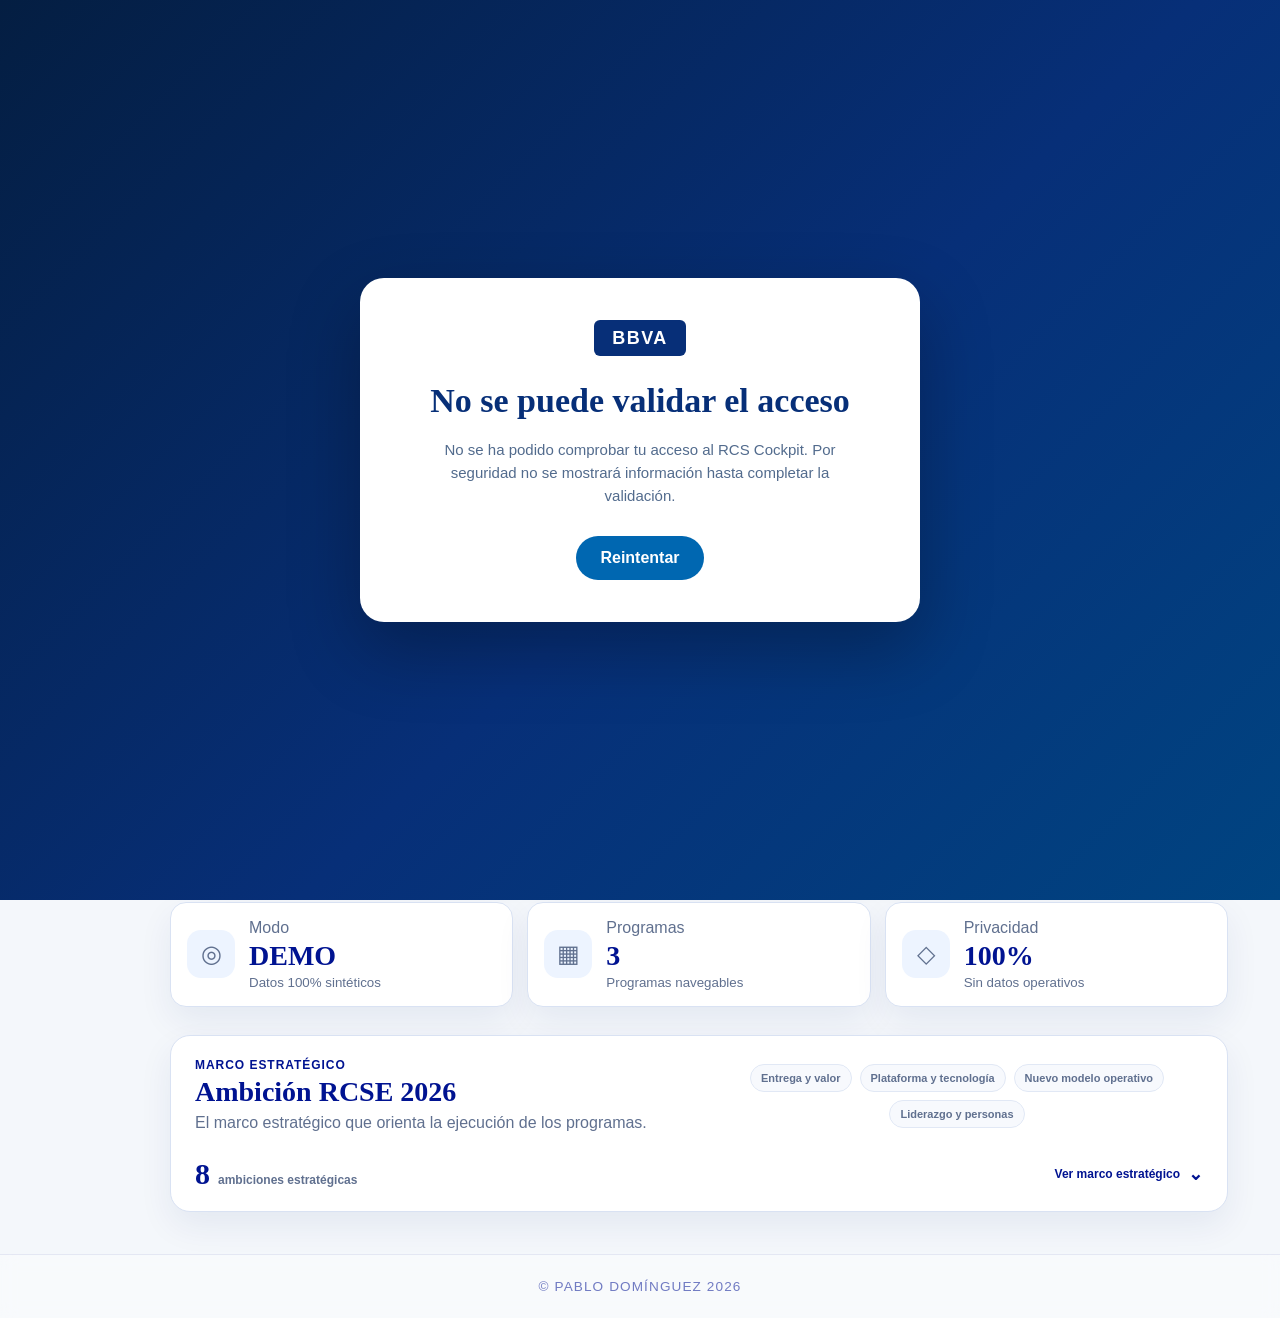
==== commit e087088a: "feat: finalize cockpit role-based access control" ====
--- a/index.html
+++ b/index.html
@@ -107,7 +107,7 @@
         </button>
 
         <span class="flight-gates-terminal-label">
-          RCS · AIxBANKER
+          RCSE · AIxBANKER
         </span>
       </div>
 
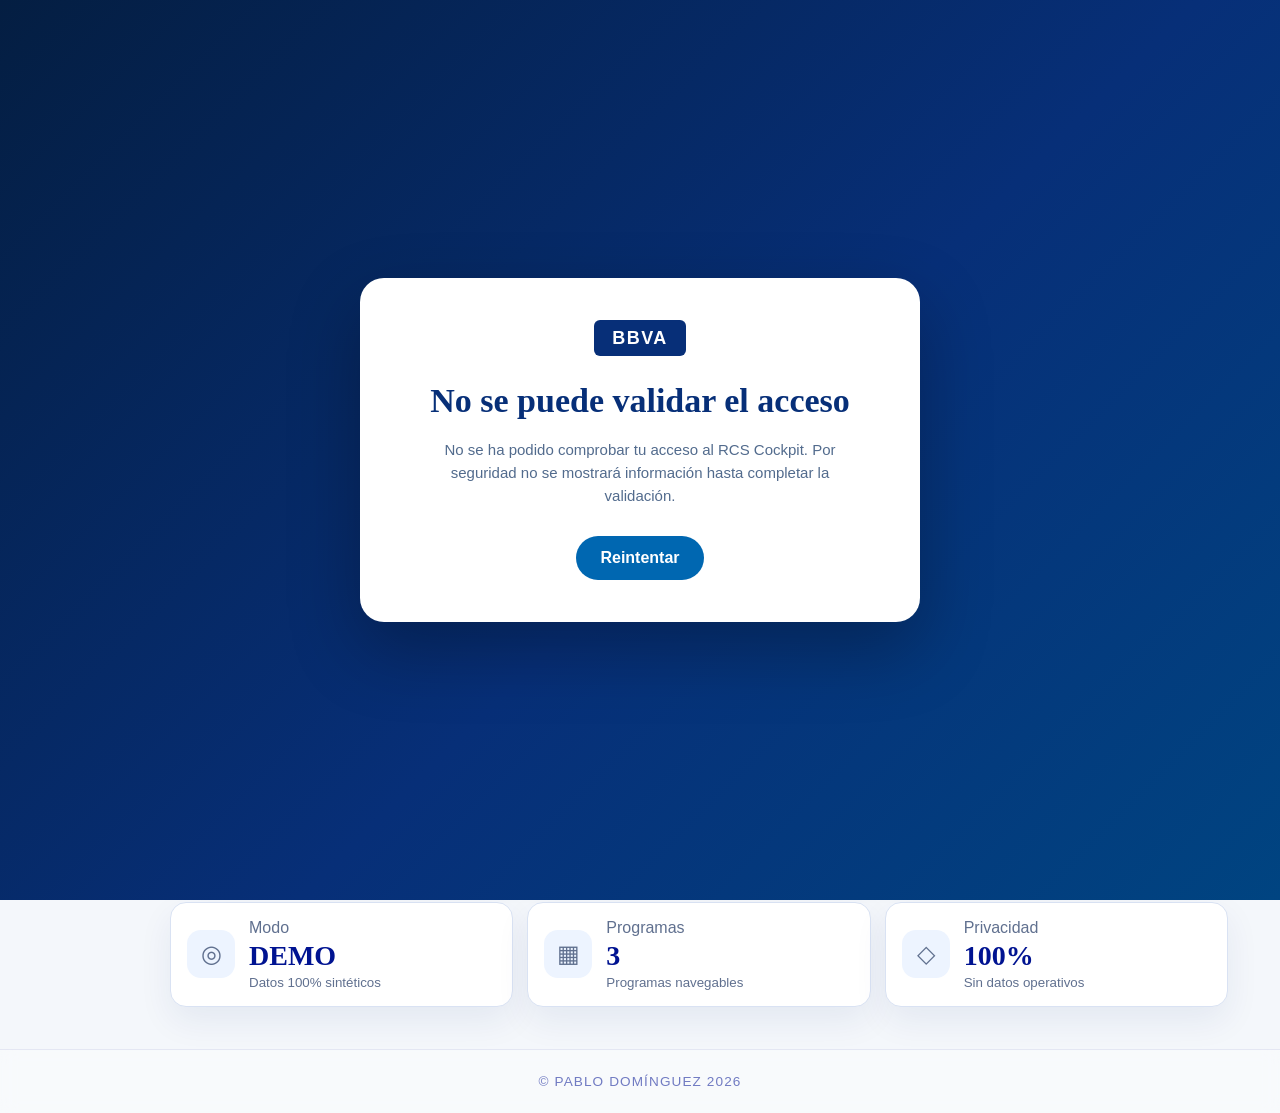
==== commit b24c19fb: "fix: avoid redundant reloads and preserve deep routes" ====
--- a/index.html
+++ b/index.html
@@ -18,6 +18,7 @@
   <link rel="stylesheet" href="styles/aixbanker-product-execution.css" />
   <link rel="stylesheet" href="styles/flight-deck.css" />
   <link rel="stylesheet" href="styles/staffing-dashboard.css" />
+  <link rel="stylesheet" href="styles/runtime.css" />
 </head>
 
 <body>
@@ -804,7 +805,10 @@
   <script src="js/aixbanker-product-execution.js"></script>
   <script src="js/product-experience.js"></script>
   <script src="js/roadmap-context-ux.js"></script>
-
+  <script src="js/context-ux.js"></script>
+  <script>
+    init();
+  </script>
   <footer class="footer">
     © Pablo Domínguez 2026
   </footer>
--- a/styles.css
+++ b/styles.css
@@ -13,23 +13,19 @@
   --purple: #6755c4;
   --shadow: 0 14px 34px rgba(7, 46, 111, 0.07);
 }
-
 * {
   box-sizing: border-box;
 }
-
 body {
   margin: 0;
   font-family: Inter, Arial, sans-serif;
   background: var(--light);
   color: var(--ink);
 }
-
 .app-shell {
   display: flex;
   min-height: 100vh;
 }
-
 .sidebar {
   width: 118px;
   background: var(--bbva);
@@ -43,30 +39,25 @@
   inset: 0 auto 0 0;
   z-index: 100;
 }
-
 .brand {
   font-size: 28px;
   letter-spacing: 1px;
 }
-
 .tower-mark {
   font-size: 42px;
   margin-top: 120px;
 }
-
 .side-title {
   text-align: center;
   font-weight: 800;
   font-size: 20px;
   line-height: 1.05;
 }
-
 .main {
   margin-left: 118px;
   padding: 42px 52px;
   width: calc(100% - 118px);
 }
-
 .topbar {
   display: flex;
   justify-content: space-between;
@@ -74,7 +65,6 @@
   align-items: flex-start;
   margin-bottom: 32px;
 }
-
 .eyebrow {
   margin: 0 0 6px;
   color: var(--blue);
@@ -83,7 +73,6 @@
   font-size: 12px;
   letter-spacing: 0.08em;
 }
-
 h1 {
   font-family: Georgia, serif;
   color: var(--blue);
@@ -91,20 +80,17 @@
   line-height: 1;
   margin: 0;
 }
-
 .subtitle {
   color: var(--blue);
   font-size: 22px;
   margin: 10px 0 0;
 }
-
 h2,
 h3,
 h4 {
   font-family: Georgia, serif;
   color: var(--blue);
 }
-
 .home-link,
 .ghost-button {
   border: 0;
@@ -115,13 +101,11 @@
   font-weight: 800;
   cursor: pointer;
 }
-
 .home-link {
   margin-top: auto;
   background: rgba(255, 255, 255, 0.12);
   color: #fff;
 }
-
 .data-status {
   background: #fff;
   border: 1px solid var(--line);
@@ -130,7 +114,6 @@
   color: var(--muted);
   white-space: nowrap;
 }
-
 .dot {
   display: inline-block;
   width: 9px;
@@ -139,7 +122,6 @@
   background: var(--green);
   margin-right: 8px;
 }
-
 .data-source-btn {
   border: 0;
   background: var(--blue);
@@ -155,22 +137,18 @@
     opacity 0.18s ease,
     filter 0.18s ease;
 }
-
 .data-source-btn:hover {
   filter: brightness(1.08);
   transform: translateY(-1px);
 }
-
 .data-source-btn:disabled {
   opacity: 0.6;
   cursor: wait;
 }
-
 .data-source-btn.secondary {
   background: #dde8ee;
   color: #17384d;
 }
-
 .kpi-strip {
   display: grid;
   grid-template-columns: repeat(5, 1fr);
@@ -181,7 +159,6 @@
   margin-bottom: 38px;
   box-shadow: var(--shadow);
 }
-
 .kpi {
   display: flex;
   align-items: center;
@@ -189,11 +166,9 @@
   padding: 6px 22px;
   border-right: 1px solid #b8c7e8;
 }
-
 .kpi:last-child {
   border-right: 0;
 }
-
 .kpi-icon,
 .program-icon {
   display: grid;
@@ -201,62 +176,50 @@
   color: #fff;
   background: linear-gradient(135deg, var(--bbva), #1464c9);
 }
-
 .kpi-icon {
   width: 52px;
   height: 52px;
   border-radius: 14px;
-
   background: #edf4ff;
   color: var(--blue);
-
   display: flex;
   align-items: center;
   justify-content: center;
-
   font-size: 26px;
 }
-
 .kpi-label {
   font-family: Georgia, serif;
   color: var(--blue);
   font-weight: 800;
 }
-
 .kpi-value {
   font-family: Georgia, serif;
   font-size: 34px;
   color: var(--blue);
   font-weight: 900;
 }
-
 .kpi-sub {
   color: var(--muted);
 }
-
 .section-title-row {
   display: flex;
   align-items: end;
   justify-content: space-between;
   margin: 18px 0;
 }
-
 .section-title-row h2 {
   font-size: 34px;
   margin: 0;
 }
-
 .section-title-row p {
   color: var(--muted);
   margin: 0;
 }
-
 .program-grid {
   display: grid;
   grid-template-columns: repeat(3, minmax(240px, 1fr));
   gap: 22px;
 }
-
 .program-card,
 .panel,
 .module-card,
@@ -267,7 +230,6 @@
   border: 1px solid var(--line);
   box-shadow: var(--shadow);
 }
-
 .program-card,
 .panel,
 .module-card,
@@ -275,27 +237,23 @@
   border-radius: 22px;
   padding: 22px;
 }
-
 .program-card {
   display: flex;
   flex-direction: column;
   gap: 18px;
   min-height: 310px;
 }
-
 .program-head {
   display: flex;
   gap: 14px;
   align-items: center;
 }
-
 .program-icon {
   width: 56px;
   height: 56px;
   border-radius: 18px;
   font-size: 28px;
 }
-
 .program-card h3,
 .module-card h3,
 .panel h3 {
@@ -310,7 +268,6 @@
   margin: 4px 0;
   color: var(--muted);
 }
-
 .pill {
   display: inline-flex;
   width: max-content;
@@ -321,24 +278,20 @@
   background: #def7ec;
   color: #08744f;
 }
-
 .pill.yellow {
   background: #fff1c9;
   color: #8b6400;
 }
-
 .pill.red {
   background: #ffe1e1;
   color: #a92b2b;
 }
-
 .progress-row {
   display: grid;
   grid-template-columns: repeat(3, 1fr);
   gap: 10px;
   margin-top: auto;
 }
-
 .donut {
   --p: 50;
   aspect-ratio: 1;
@@ -349,7 +302,6 @@
   font-size: 12px;
   color: var(--blue);
 }
-
 .donut::before {
   content: attr(data-label);
   background: #fff;
@@ -359,7 +311,6 @@
   display: grid;
   place-items: center;
 }
-
 .card-link {
   border: 0;
   border-top: 1px solid var(--line);
@@ -370,29 +321,24 @@
   cursor: pointer;
   text-align: left;
 }
-
 .disabled {
   opacity: 0.55;
 }
-
 .program-hero {
   display: flex;
   justify-content: space-between;
   gap: 24px;
   margin-bottom: 22px;
 }
-
 .program-hero h2 {
   font-size: 44px;
   margin: 16px 0 4px;
 }
-
 .hero-metrics {
   display: grid;
   grid-template-columns: repeat(3, 110px);
   gap: 12px;
 }
-
 .metric-tile {
   background: #f5f8ff;
   border: 1px solid var(--line);
@@ -400,40 +346,33 @@
   padding: 14px;
   text-align: center;
 }
-
 .metric-tile strong {
   font-size: 28px;
   color: var(--blue);
 }
-
 .module-grid {
   display: grid;
   grid-template-columns: repeat(4, 1fr);
   gap: 18px;
   margin-bottom: 22px;
 }
-
 .module-card {
   min-height: 170px;
   cursor: pointer;
 }
-
 .module-card.active {
   border-color: #75a7ff;
 }
-
 .two-column {
   display: grid;
   grid-template-columns: 1fr 1fr;
   gap: 22px;
 }
-
 .tag-list {
   display: flex;
   flex-wrap: wrap;
   gap: 10px;
 }
-
 .tag {
   padding: 9px 12px;
   background: #edf4ff;
@@ -441,36 +380,29 @@
   color: var(--blue);
   font-weight: 800;
 }
-
 .stack-list {
   display: grid;
   gap: 10px;
 }
-
 .stack-item {
   padding: 12px;
   border: 1px solid var(--line);
   border-radius: 14px;
   background: #f9fbff;
 }
-
 /* Functional map */
-
 .functional-map {
   display: grid;
   grid-template-columns: repeat(3, 1fr);
   gap: 18px;
 }
-
 .domain {
   border-radius: 20px;
   padding: 18px;
 }
-
 .domain h3 {
   margin: 0 0 14px;
 }
-
 .capability,
 .systems-mini-capability {
   border-left: 4px solid var(--cyan);
@@ -479,26 +411,21 @@
   border-radius: 12px;
   margin-top: 10px;
 }
-
 .capability:first-child {
   margin-top: 0;
 }
-
 .capability strong,
 .systems-mini-capability strong {
   display: block;
   color: var(--ink);
   margin-bottom: 6px;
 }
-
 .feature {
   font-size: 13px;
   color: var(--muted);
   margin-top: 5px;
 }
-
 /* Selectors */
-
 .country-selector,
 .systems-product-selector {
   display: flex;
@@ -507,7 +434,6 @@
   margin: 0 0 22px;
   flex-wrap: wrap;
 }
-
 .country-flag {
   width: 58px;
   height: 58px;
@@ -527,14 +453,12 @@
     transform 0.18s ease,
     box-shadow 0.18s ease;
 }
-
 .country-flag img {
   width: 100%;
   height: 100%;
   object-fit: cover;
   display: block;
 }
-
 .country-flag.active {
   opacity: 1;
   filter: grayscale(0);
@@ -542,7 +466,6 @@
   transform: translateY(-1px);
   border-color: #75a7ff;
 }
-
 .systems-product-btn {
   border: 1px solid var(--line);
   background: #fff;
@@ -558,48 +481,39 @@
     transform 0.18s ease,
     box-shadow 0.18s ease;
 }
-
 .systems-product-btn:hover {
   transform: translateY(-1px);
 }
-
 .systems-product-btn.active {
   background: var(--blue);
   color: #fff;
   box-shadow: 0 8px 20px rgba(7, 46, 111, 0.18);
 }
-
 /* Systems dashboard */
-
 .systems-dashboard-grid {
   display: grid;
   grid-template-columns: 1fr 1.25fr 1fr;
   gap: 18px;
   align-items: start;
 }
-
 .systems-dashboard-grid .panel {
   min-height: 520px;
 }
-
 .systems-dashboard-grid.system-map-expanded {
   grid-template-columns: minmax(760px, 2.6fr) minmax(220px, 0.65fr) minmax(
       220px,
       0.65fr
     );
 }
-
 .systems-dashboard-grid.system-map-expanded > article:nth-child(2),
 .systems-dashboard-grid.system-map-expanded > article:nth-child(3) {
   max-height: 760px;
   overflow: auto;
   opacity: 0.72;
 }
-
 .systems-dashboard-grid.system-map-expanded .system-map-canvas {
   min-height: 900px;
 }
-
 .expand-map-btn {
   display: inline-flex;
   align-items: center;
@@ -619,17 +533,14 @@
     box-shadow 0.18s ease,
     border-color 0.18s ease;
 }
-
 .expand-map-btn:hover {
   transform: translateY(-1px);
   border-color: var(--cyan);
   box-shadow: 0 8px 18px rgba(7, 46, 111, 0.1);
 }
-
 .system-map-canvas {
   position: relative;
 }
-
 .system-links-svg {
   position: absolute;
   inset: 0;
@@ -639,7 +550,6 @@
   overflow: visible;
   z-index: 3;
 }
-
 .system-layers {
   position: relative;
   z-index: 2;
@@ -647,44 +557,36 @@
   grid-template-columns: repeat(2, minmax(0, 1fr));
   gap: 24px;
 }
-
 .layer {
   width: 100%;
   border-radius: 18px;
   padding: 18px;
 }
-
 .layer:not(.layer-half-width) {
   grid-column: 1 / -1;
 }
-
 .layer-half-width {
   grid-column: auto;
 }
-
 .layer h3 {
   margin: 0 0 12px;
 }
-
 .system-groups {
   display: flex;
   /* flex-direction: column; */
   gap: 14px;
 }
-
 .system-group-box {
   border: 1px dashed var(--blue);
   border-radius: 18px;
   padding: 14px;
   background: #fbfdff;
 }
-
 .system-group-title {
   color: var(--blue);
   font-weight: 900;
   margin-bottom: 12px;
 }
-
 .system-level-row {
   display: flex;
   justify-content: center;
@@ -693,11 +595,9 @@
   margin: 14px 0;
   flex-wrap: wrap;
 }
-
 .system-level-row[data-level="3"] {
   justify-content: center;
 }
-
 .component {
   display: inline-flex;
   align-items: center;
@@ -713,7 +613,6 @@
   white-space: normal;
   line-height: 1.15;
 }
-
 .system-component-card {
   flex: 0 0 auto;
   text-align: center;
@@ -726,28 +625,23 @@
     transform 0.18s ease,
     box-shadow 0.18s ease;
 }
-
 .system-component-card:hover {
   transform: translateY(-1px);
   border-color: var(--cyan);
   box-shadow: 0 8px 18px rgba(7, 46, 111, 0.1);
 }
-
 .system-component-card.selected-system-component {
   background: #fff4a3;
   border-color: #e3c400;
   box-shadow: inset 0 0 0 1px #e3c400;
 }
-
 .component.affected-by-capability {
   background: #24e000;
   border: 2px solid #159400;
   color: #001391;
   font-weight: 900;
 }
-
 /* SVG relationships */
-
 .system-relationship-link {
   fill: none;
   stroke: var(--blue);
@@ -755,23 +649,18 @@
   stroke-dasharray: 4 4;
   opacity: 0.75;
 }
-
 .system-relationship-link.api {
   stroke: var(--cyan);
 }
-
 .system-relationship-link.dependency {
   stroke: var(--purple);
 }
-
 .system-relationship-link.orchestration {
   stroke: var(--green);
 }
-
 .relationship-arrow-head {
   fill: var(--blue);
 }
-
 .system-relationship-label {
   font-size: 11px;
   font-weight: 800;
@@ -780,9 +669,7 @@
   stroke: white;
   stroke-width: 4px;
 }
-
 /* Right functional map */
-
 .systems-mini-domain {
   padding: 14px;
   border: 1px solid var(--line);
@@ -790,18 +677,15 @@
   background: #f9fbff;
   margin-bottom: 12px;
 }
-
 .systems-mini-domain h4 {
   margin: 0 0 10px;
 }
-
 .feature-card-list {
   display: flex;
   flex-direction: column;
   gap: 8px;
   margin-top: 10px;
 }
-
 .feature-card {
   width: 100%;
   border: 1px solid var(--line);
@@ -818,27 +702,22 @@
     transform 0.18s ease,
     box-shadow 0.18s ease;
 }
-
 .feature-card:hover {
   transform: translateY(-1px);
   border-color: var(--cyan);
   box-shadow: 0 8px 18px rgba(7, 46, 111, 0.1);
 }
-
 .feature-card.selected {
   background: #fff4a3;
   border-color: #e3c400;
   box-shadow: inset 0 0 0 1px #e3c400;
 }
-
 /* Architecture gaps */
-
 .architecture-gap-list {
   display: flex;
   flex-direction: column;
   gap: 12px;
 }
-
 .architecture-gap-card {
   width: 100%;
   border: 1px solid var(--line);
@@ -854,26 +733,22 @@
     transform 0.18s ease,
     box-shadow 0.18s ease;
 }
-
 .architecture-gap-card:hover {
   transform: translateY(-1px);
   border-color: var(--cyan);
   box-shadow: 0 8px 18px rgba(7, 46, 111, 0.1);
 }
-
 .architecture-gap-card.selected {
   background: #fff4a3;
   border-color: #e3c400;
   box-shadow: inset 0 0 0 1px #e3c400;
 }
-
 .architecture-gap-top {
   display: flex;
   justify-content: space-between;
   gap: 12px;
   margin-bottom: 10px;
 }
-
 .architecture-gap-status,
 .architecture-gap-priority {
   font-size: 12px;
@@ -883,110 +758,89 @@
   background: #eaf1ff;
   color: var(--blue);
 }
-
 .architecture-gap-title {
   display: block;
   margin-bottom: 12px;
   color: var(--blue);
   line-height: 1.25;
 }
-
 .architecture-gap-meta {
   display: grid;
   gap: 6px;
   color: var(--muted);
   font-size: 13px;
 }
-
 /* Tables */
-
 .table-wrap {
   overflow: auto;
 }
-
 table {
   width: 100%;
   border-collapse: collapse;
 }
-
 th,
 td {
   padding: 12px;
   border-bottom: 1px solid var(--line);
   text-align: left;
 }
-
 th {
   color: var(--blue);
   font-weight: 900;
   background: #f5f8ff;
 }
-
 /* Responsive */
-
 @media (max-width: 1200px) {
   .systems-dashboard-grid,
   .systems-dashboard-grid.system-map-expanded {
     grid-template-columns: 1fr;
   }
-
   .system-layers {
     grid-template-columns: 1fr;
   }
-
   .layer,
   .layer-half-width {
     grid-column: 1 / -1;
   }
 }
-
 @media (max-width: 1100px) {
   .program-grid,
   .functional-map {
     grid-template-columns: 1fr 1fr;
   }
-
   .module-grid {
     grid-template-columns: 1fr 1fr;
   }
-
   .kpi-strip {
     grid-template-columns: 1fr 1fr;
   }
-
   .kpi {
     border-right: 0;
     border-bottom: 1px solid var(--line);
   }
 }
-
 @media (max-width: 760px) {
   .sidebar {
     display: none;
   }
-
   .main {
     margin: 0;
     width: 100%;
     padding: 24px;
   }
-
   .program-grid,
   .functional-map,
   .module-grid,
   .two-column {
     grid-template-columns: 1fr;
   }
-
   h1 {
     font-size: 38px;
   }
-
   .topbar,
   .program-hero {
     flex-direction: column;
   }
-
   .hero-metrics {
     grid-template-columns: repeat(3, 1fr);
   }
@@ -995,12 +849,10 @@
 .layer h3 {
   display: block;
 }
-
 .layer:has(h3) {
   display: flex;
   flex-direction: column;
 }
-
 /* Solo capas cuyo título contiene GenAI */
 .layer-half-width .system-groups,
 .layer:has(h3:first-child) .system-groups {
@@ -1009,7 +861,6 @@
   gap: 18px;
   align-items: stretch;
 }
-
 .layer-half-width .system-group-box {
   flex: 1 1 0;
   min-width: 260px;
@@ -1021,12 +872,10 @@
   align-items: stretch;
   gap: 18px;
 }
-
 .layer .system-group-box {
   flex: 0 1 420px;
   max-width: 520px;
 }
-
 .layer .system-group-box:only-child {
   flex-basis: min(760px, 100%);
 }
@@ -1037,7 +886,6 @@
   text-anchor: middle;
   pointer-events: none;
 }
-
 .relationship-label-bg {
   fill: rgba(255, 255, 255, 0.9);
   stroke: rgba(0, 19, 145, 0.18);
@@ -1045,42 +893,33 @@
 .footer {
   width: 100%;
   padding: 24px;
-
   display: flex;
   justify-content: center;
   align-items: center;
-
   font-size: 0.85rem;
   letter-spacing: 0.08em;
   text-transform: uppercase;
-
   color: rgba(0, 19, 145, 0.55);
-
   border-top: 1px solid rgba(0, 19, 145, 0.08);
-
   background: rgba(255, 255, 255, 0.35);
   backdrop-filter: blur(8px);
 }
 .management-section {
   margin-top: 22px;
 }
-
 .management-list {
   display: grid;
   gap: 12px;
 }
-
 .management-card {
   border: 1px solid var(--line);
   border-radius: 14px;
   padding: 14px;
   background: #f6f8fc;
 }
-
 .management-card.done {
   background: #f7fffb;
 }
-
 .management-card-top {
   display: flex;
   justify-content: space-between;
@@ -1088,29 +927,24 @@
   align-items: flex-start;
   margin-bottom: 8px;
 }
-
 .management-card p {
   margin: 8px 0;
   color: var(--muted);
 }
-
 .management-card small {
   display: block;
   color: var(--muted);
   margin-top: 5px;
 }
-
 .management-subtitle {
   margin: 18px 0 10px;
   font-family: Georgia, serif;
   color: var(--blue);
 }
-
 .empty-state {
   color: var(--muted);
   margin: 0;
 }
-
 .secondary-module-grid {
   grid-template-columns: repeat(2, minmax(260px, 1fr));
 }
@@ -1118,54 +952,43 @@
 .main {
   padding-top: 28px;
 }
-
 .topbar {
   margin-bottom: 22px;
 }
-
 .country-selector {
   margin-bottom: 14px;
 }
-
 .program-hero {
   margin-bottom: 18px;
   padding: 18px;
 }
-
 .program-hero h2 {
   margin-top: 10px;
 }
-
 /* Evita hueco al tener 3 cards */
 .module-grid {
   grid-template-columns: repeat(3, minmax(260px, 1fr));
   gap: 18px;
 }
-
 .module-card {
   min-height: 130px;
 }
-
 /* Reduce aire interno en cards */
 .module-card h3 {
   line-height: 1.05;
 }
-
 .module-card p {
   margin-top: 4px;
 }
-
 /* Secciones inferiores más compactas */
 .management-section,
 .secondary-module-grid,
 .final-info-section {
   margin-top: 18px;
 }
-
 .panel {
   padding: 18px;
 }
-
 .management-card {
   padding: 12px;
 }
@@ -1174,7 +997,6 @@
   display: flex;
   justify-content: center;
 }
-
 .localisms-toggle-btn {
   border: 1px solid var(--line);
   background: var(--blue);
@@ -1185,55 +1007,45 @@
   cursor: pointer;
   box-shadow: 0 10px 24px rgba(7, 46, 111, 0.12);
 }
-
 .program-localisms {
   display: none;
 }
-
 .program-localisms.is-open {
   display: block;
 }
 .systems-dashboard-grid.systems-two-columns {
   grid-template-columns: minmax(620px, 1.5fr) minmax(320px, 0.8fr);
 }
-
 .systems-dashboard-grid.systems-two-columns.system-map-expanded {
   grid-template-columns: minmax(900px, 2fr) minmax(260px, 0.45fr);
 }
-
 .systems-dashboard-grid.systems-two-columns.system-map-expanded
   .systems-functional-panel {
   max-height: 760px;
   overflow: auto;
   opacity: 0.72;
 }
-
 .systems-map-panel {
   min-width: 0;
 }
-
 .systems-functional-panel {
   min-width: 0;
 }
 .systems-tobe-panel.tobe-map-expanded {
   grid-column: 1 / -1;
 }
-
 .systems-tobe-panel.tobe-map-expanded .system-map-canvas {
   min-height: 900px;
 }
 .systems-dashboard-grid:has(.systems-tobe-panel.tobe-map-expanded) {
   grid-template-columns: 0.45fr 0.45fr 2.2fr;
 }
-
 .systems-tobe-panel.tobe-map-expanded {
   min-height: 900px;
 }
-
 .systems-tobe-panel.tobe-map-expanded .system-map-canvas {
   min-height: 820px;
 }
-
 .systems-tobe-panel.tobe-map-expanded .system-layers {
   grid-template-columns: repeat(2, minmax(280px, 1fr));
 }
@@ -1244,7 +1056,6 @@
   font-size: 12px;
   color: var(--muted);
 }
-
 .data-source-toggle input {
   cursor: pointer;
 }
@@ -1252,13 +1063,11 @@
 .project-detail-panel {
   margin-top: 18px;
 }
-
 .project-list {
   display: grid;
   grid-template-columns: repeat(auto-fill, minmax(320px, 1fr));
   gap: 16px;
 }
-
 .project-card {
   border: 1px solid var(--line);
   border-radius: 18px;
@@ -1270,19 +1079,16 @@
     border-color 0.18s ease,
     box-shadow 0.18s ease;
 }
-
 .project-card:hover {
   transform: translateY(-2px);
   border-color: var(--cyan);
   box-shadow: 0 12px 28px rgba(7, 46, 111, 0.1);
 }
-
 .project-name {
   color: var(--blue);
   font-weight: 900;
   font-size: 20px;
 }
-
 .project-progress {
   color: var(--blue);
   font-family: Georgia, serif;
@@ -1290,12 +1096,10 @@
   font-weight: 900;
   white-space: nowrap;
 }
-
 .project-summary {
   color: var(--muted);
   margin-top: 6px;
 }
-
 .project-meta {
   display: flex;
   flex-wrap: wrap;
@@ -1304,13 +1108,11 @@
   color: var(--muted);
   font-size: 13px;
 }
-
 .project-card-action {
   margin-top: 14px;
   color: #0a4fae;
   font-weight: 900;
 }
-
 .status-pill {
   display: inline-flex;
   width: max-content;
@@ -1321,33 +1123,27 @@
   background: #eaf1ff;
   color: var(--blue);
 }
-
 .status-on-track {
   background: #def7ec;
   color: #08744f;
 }
-
 .status-at-risk {
   background: #fff1c9;
   color: #8b6400;
 }
-
 .status-blocked {
   background: #ffe1e1;
   color: #a92b2b;
 }
-
 .status-done {
   background: #e8f7ef;
   color: #08744f;
 }
-
 .status-pending,
 .status-planned {
   background: #eaf1ff;
   color: var(--blue);
 }
-
 .project-detail-header {
   display: flex;
   justify-content: space-between;
@@ -1355,62 +1151,51 @@
   gap: 18px;
   margin-bottom: 18px;
 }
-
 .project-detail-header h3 {
   margin: 0 0 6px;
 }
-
 .project-detail-header p {
   margin: 0;
   color: var(--muted);
 }
-
 .project-detail-grid {
   display: grid;
   grid-template-columns: repeat(4, minmax(160px, 1fr));
   gap: 14px;
   margin-bottom: 22px;
 }
-
 .detail-card {
   border: 1px solid var(--line);
   border-radius: 16px;
   background: #f6f8fc;
   padding: 14px;
 }
-
 .detail-card span,
 .detail-card small {
   display: block;
   color: var(--muted);
   margin-bottom: 6px;
 }
-
 .detail-card strong {
   color: var(--blue);
 }
-
 .phase-section {
   margin-top: 18px;
 }
-
 .phase-card {
   border: 1px solid var(--line);
   border-radius: 16px;
   background: #fff;
   padding: 14px;
 }
-
 .phase-card-head {
   display: flex;
   justify-content: space-between;
   gap: 12px;
 }
-
 .phase-card-head h4 {
   margin: 0;
 }
-
 .phase-bar {
   height: 9px;
   background: #e7ebf3;
@@ -1418,38 +1203,32 @@
   overflow: hidden;
   margin: 12px 0;
 }
-
 .phase-bar span {
   display: block;
   height: 100%;
   background: var(--blue);
 }
-
 .phase-meta {
   display: flex;
   justify-content: space-between;
   color: var(--muted);
   font-size: 13px;
 }
-
 .project-detail-notes {
   display: grid;
   grid-template-columns: repeat(2, minmax(220px, 1fr));
   gap: 14px;
   margin-top: 22px;
 }
-
 .project-detail-notes article {
   border: 1px solid var(--line);
   border-radius: 16px;
   background: #f9fbff;
   padding: 16px;
 }
-
 .project-detail-notes h3 {
   margin: 0 0 8px;
 }
-
 .project-detail-notes p {
   margin: 0;
   color: var(--muted);
@@ -1459,15 +1238,12 @@
   grid-template-columns: repeat(3, minmax(260px, 1fr));
   gap: 16px;
 }
-
 .phase-card {
   min-height: 170px;
 }
-
 .phase-card p {
   margin-bottom: 0;
 }
-
 .phase-meta {
   margin-top: 8px;
 }
@@ -1478,13 +1254,11 @@
   gap: 1rem;
   margin-bottom: 1rem;
 }
-
 .section-actions {
   display: flex;
   align-items: center;
   gap: 0.5rem;
 }
-
 .toolbar-btn {
   border: 0;
   border-radius: 999px;
@@ -1495,27 +1269,22 @@
   font-size: 0.85rem;
   cursor: pointer;
 }
-
 .toolbar-btn.primary {
   background: #001391;
   color: #ffffff;
 }
-
 .toolbar-btn:hover {
   filter: brightness(0.96);
 }
-
 .toolbar-btn:disabled {
   opacity: 0.6;
   cursor: not-allowed;
 }
-
 @media (max-width: 900px) {
   .project-detail-grid,
   .project-detail-notes {
     grid-template-columns: 1fr;
   }
-
   .project-detail-header {
     flex-direction: column;
   }
@@ -1525,7 +1294,6 @@
     grid-template-columns: repeat(2, minmax(240px, 1fr));
   }
 }
-
 @media (max-width: 760px) {
   .phase-roadmap {
     grid-template-columns: 1fr;
@@ -1540,11 +1308,9 @@
   background: rgba(244, 247, 251, 0.78);
   backdrop-filter: blur(8px);
 }
-
 .loading-overlay[hidden] {
   display: none;
 }
-
 .loading-card {
   min-width: 280px;
   padding: 28px 32px;
@@ -1554,7 +1320,6 @@
   box-shadow: 0 24px 60px rgba(7, 46, 111, 0.16);
   text-align: center;
 }
-
 .loading-card strong {
   display: block;
   margin-top: 18px;
@@ -1563,12 +1328,10 @@
   font-size: 24px;
   font-weight: 900;
 }
-
 .loading-card p {
   margin: 8px 0 0;
   color: var(--muted);
 }
-
 .loading-orb {
   position: relative;
   width: 84px;
@@ -1583,7 +1346,6 @@
     0 18px 34px rgba(0, 19, 145, 0.24);
   animation: loadingPulse 1.6s ease-in-out infinite;
 }
-
 .loading-orb::before {
   content: "";
   position: absolute;
@@ -1593,7 +1355,6 @@
   border-top-color: transparent;
   animation: loadingSpin 1s linear infinite;
 }
-
 .loading-orb span {
   position: absolute;
   width: 10px;
@@ -1602,28 +1363,23 @@
   background: #fff;
   opacity: 0.95;
 }
-
 .loading-orb span:nth-child(1) {
   top: 14px;
   left: 36px;
 }
-
 .loading-orb span:nth-child(2) {
   right: 16px;
   bottom: 22px;
 }
-
 .loading-orb span:nth-child(3) {
   left: 18px;
   bottom: 18px;
 }
-
 @keyframes loadingSpin {
   to {
     transform: rotate(360deg);
   }
 }
-
 @keyframes loadingPulse {
   0%,
   100% {
@@ -1632,7 +1388,6 @@
       0 0 0 8px rgba(0, 19, 145, 0.08),
       0 18px 34px rgba(0, 19, 145, 0.24);
   }
-
   50% {
     transform: scale(1.04);
     box-shadow:
@@ -1643,7 +1398,6 @@
 .executive-quarter-panel {
   margin-top: 22px;
 }
-
 .executive-quarter-header {
   display: flex;
   justify-content: space-between;
@@ -1651,37 +1405,30 @@
   align-items: flex-start;
   margin-bottom: 18px;
 }
-
 .executive-quarter-header h3 {
   margin: 0;
 }
-
 .executive-quarter-header p {
   margin: 4px 0 0;
   color: var(--muted);
 }
-
 .executive-quarter-selector {
   display: flex;
   gap: 8px;
   flex-wrap: wrap;
 }
-
 .executive-quarter-group {
   margin-top: 18px;
 }
-
 .executive-quarter-group h4 {
   margin: 0 0 10px;
   font-size: 24px;
 }
-
 .executive-quarter-grid {
   display: grid;
   grid-template-columns: repeat(auto-fill, minmax(260px, 1fr));
   gap: 14px;
 }
-
 .executive-item-card {
   border: 1px solid var(--line);
   border-radius: 16px;
@@ -1689,35 +1436,29 @@
   padding: 14px;
   cursor: pointer;
 }
-
 .executive-item-card:hover {
   border-color: #75a7ff;
   transform: translateY(-1px);
 }
-
 .executive-item-top {
   display: flex;
   justify-content: space-between;
   gap: 10px;
 }
-
 .executive-item-type {
   color: var(--muted);
   font-size: 12px;
   font-weight: 900;
 }
-
 .executive-item-card h5 {
   margin: 12px 0 6px;
   color: var(--blue);
   font-size: 18px;
 }
-
 .executive-item-card p {
   margin: 0;
   color: var(--muted);
 }
-
 .executive-item-meta {
   display: flex;
   gap: 10px;
@@ -1727,7 +1468,6 @@
   font-size: 12px;
   font-weight: 900;
 }
-
 .phase-delivery {
   margin-top: 10px;
   text-align: right;
@@ -1738,7 +1478,6 @@
 /* =========================================================
    Project / MSA detail · Phase timeline
    ========================================================= */
-
 .phase-timeline-wrap {
   width: 100%;
   min-width: 0;
@@ -1749,12 +1488,10 @@
   scroll-behavior: smooth;
   scrollbar-gutter: stable;
 }
-
 .phase-timeline-wrap h4 {
   margin: 0 0 12px;
   color: var(--blue);
 }
-
 .phase-timeline {
   display: grid;
   width: 100%;
@@ -1767,7 +1504,6 @@
   overflow: visible;
   background: #fff;
 }
-
 .timeline-header,
 .timeline-month {
   min-width: 0;
@@ -1783,13 +1519,11 @@
   text-align: center;
   overflow: hidden;
 }
-
 .timeline-header {
   display: flex;
   align-items: center;
   justify-content: center;
 }
-
 .timeline-phase-name {
   min-width: 0;
   min-height: 88px;
@@ -1800,7 +1534,6 @@
   color: var(--blue);
   overflow: hidden;
 }
-
 .timeline-phase-name strong {
   display: block;
   margin-bottom: 5px;
@@ -1809,14 +1542,12 @@
   line-height: 1.2;
   text-overflow: ellipsis;
 }
-
 .timeline-phase-name small {
   display: block;
   color: var(--muted);
   font-size: 11px;
   line-height: 1.4;
 }
-
 .timeline-cell {
   position: relative;
   min-width: 0;
@@ -1826,7 +1557,6 @@
   background: #fff;
   overflow: visible;
 }
-
 .timeline-bar {
   position: absolute;
   top: 50%;
@@ -1839,7 +1569,6 @@
 /* =========================================================
    Phase timeline · Status colours
    ========================================================= */
-
 .timeline-cell.timeline-done .timeline-bar {
   background: linear-gradient(90deg, #20a676, #43c995);
 }
@@ -1850,11 +1579,9 @@
 .timeline-cell.timeline-pending .timeline-bar {
   background: linear-gradient(90deg, #aeb8c8, #d6dde8);
 }
-
 .timeline-cell.timeline-at-risk .timeline-bar {
   background: linear-gradient(90deg, #ff9f1c, #ffc266);
 }
-
 .timeline-cell.timeline-blocked .timeline-bar {
   background: linear-gradient(90deg, #d62839, #ef476f);
 }
@@ -1867,7 +1594,6 @@
   background: var(--red);
   z-index: 4;
 }
-
 .timeline-target em {
   position: absolute;
   top: -3px;
@@ -1882,34 +1608,28 @@
   text-overflow: ellipsis;
   white-space: nowrap;
 }
-
 .timeline-target.is-near-end em {
   right: 7px;
   left: auto;
   text-align: right;
 }
-
 @media (max-width: 900px) {
   .phase-timeline {
     grid-template-columns:
       minmax(150px, 210px)
       repeat(var(--month-count), minmax(0, 1fr));
   }
-
   .timeline-header,
   .timeline-month {
     padding-inline: 3px;
     font-size: 10px;
   }
-
   .timeline-phase-name {
     padding: 10px;
   }
-
   .timeline-phase-name strong {
     font-size: 13px;
   }
-
   .timeline-phase-name small {
     font-size: 10px;
   }
@@ -1920,7 +1640,6 @@
   margin: 12px 0 18px;
   flex-wrap: wrap;
 }
-
 .quarter-btn {
   border: 1px solid var(--line);
   background: #fff;
@@ -1930,7 +1649,6 @@
   font-weight: 900;
   cursor: pointer;
 }
-
 .quarter-btn.active {
   background: var(--blue);
   color: #fff;
@@ -1942,7 +1660,6 @@
   gap: 12px;
   margin-top: 14px;
 }
-
 .document-link {
   display: inline-flex;
   align-items: center;
@@ -1955,12 +1672,10 @@
   font-weight: 900;
   text-decoration: none;
 }
-
 .document-link:hover {
   filter: brightness(0.96);
   transform: translateY(-1px);
 }
-
 .msa-inline-link {
   font-size: 12px;
   font-weight: 700;
@@ -1968,7 +1683,6 @@
   color: var(--primary-color);
   white-space: nowrap;
 }
-
 .msa-inline-link:hover {
   text-decoration: underline;
 }
@@ -1977,7 +1691,6 @@
   justify-content: space-between;
   align-items: flex-start;
 }
-
 .project-name-row {
   display: flex;
   align-items: center;
@@ -1999,11 +1712,9 @@
   gap: 18px;
   margin-bottom: 28px;
 }
-
 .team-bar-row {
   margin-bottom: 14px;
 }
-
 .team-bar-head {
   display: flex;
   justify-content: space-between;
@@ -2011,32 +1722,27 @@
   margin-bottom: 6px;
   color: var(--blue);
 }
-
 .team-bar {
   height: 10px;
   background: #e7ebf3;
   border-radius: 999px;
   overflow: hidden;
 }
-
 .team-bar span {
   display: block;
   height: 100%;
   background: var(--blue);
 }
-
 .matrix-active-cell {
   background: #fff4a3;
   font-weight: 900;
   color: var(--blue);
 }
-
 .scrum-grid {
   display: grid;
   grid-template-columns: repeat(auto-fill, minmax(320px, 1fr));
   gap: 18px;
 }
-
 .scrum-card {
   border: 1px solid var(--line);
   border-radius: 18px;
@@ -2044,43 +1750,36 @@
   box-shadow: var(--shadow);
   padding: 18px;
 }
-
 .scrum-card-header {
   display: flex;
   justify-content: space-between;
   gap: 12px;
   align-items: flex-start;
 }
-
 .scrum-card-header h3 {
   margin: 0;
 }
-
 .scrum-card-header p {
   color: var(--muted);
   margin: 4px 0 0;
 }
-
 .scrum-meta {
   display: grid;
   gap: 6px;
   margin-top: 14px;
   color: var(--muted);
 }
-
 .scrum-role-list {
   margin-top: 14px;
   display: grid;
   gap: 8px;
 }
-
 .scrum-role-row {
   display: flex;
   justify-content: space-between;
   border-bottom: 1px solid var(--line);
   padding-bottom: 6px;
 }
-
 @media (max-width: 900px) {
   .teams-dashboard-grid {
     grid-template-columns: 1fr;
@@ -2095,19 +1794,16 @@
   border-top: 1px solid var(--line);
   border-bottom: 1px solid var(--line);
 }
-
 .scrum-kpi {
   flex: 1;
   text-align: center;
 }
-
 .scrum-kpi-label {
   display: block;
   font-size: 0.8rem;
   color: var(--muted);
   margin-bottom: 4px;
 }
-
 .scrum-kpi strong {
   font-size: 1.15rem;
   color: var(--blue);
@@ -2120,13 +1816,11 @@
   position: relative;
   overflow: hidden;
 }
-
 .scrum-product-band {
   height: 7px;
   margin: -18px -18px 16px;
   background: var(--product-color);
 }
-
 .scrum-product-pill {
   display: inline-flex;
   width: max-content;
@@ -2141,16 +1835,13 @@
 /* =========================================================
    AIxBanker · Product home
    ========================================================= */
-
 .aixbanker-home {
   width: 100%;
 }
-
 .aixbanker-home-header {
   max-width: 780px;
   margin: 34px 0 30px;
 }
-
 .aixbanker-home-eyebrow {
   margin: 0 0 8px;
   color: var(--cyan);
@@ -2159,14 +1850,12 @@
   letter-spacing: 0.12em;
   text-transform: uppercase;
 }
-
 .aixbanker-home-header h2 {
   margin: 0;
   color: var(--blue);
   font-size: clamp(36px, 5vw, 58px);
   line-height: 1.02;
 }
-
 .aixbanker-home-header > p:last-child {
   max-width: 680px;
   margin: 14px 0 0;
@@ -2174,13 +1863,11 @@
   font-size: 19px;
   line-height: 1.55;
 }
-
 .aixbanker-product-grid {
   display: grid;
   grid-template-columns: repeat(2, minmax(0, 1fr));
   gap: 24px;
 }
-
 .aixbanker-product-card {
   position: relative;
   display: flex;
@@ -2194,7 +1881,6 @@
   box-shadow: 0 22px 54px rgba(7, 46, 111, 0.12);
   isolation: isolate;
 }
-
 .aixbanker-product-card::before,
 .aixbanker-product-card::after {
   position: absolute;
@@ -2203,7 +1889,6 @@
   pointer-events: none;
   z-index: -1;
 }
-
 .aixbanker-product-card::before {
   width: 320px;
   height: 320px;
@@ -2211,7 +1896,6 @@
   right: -100px;
   opacity: 0.28;
 }
-
 .aixbanker-product-card::after {
   width: 190px;
   height: 190px;
@@ -2219,7 +1903,6 @@
   bottom: -110px;
   opacity: 0.18;
 }
-
 .aixbanker-product-card-blue-buddy {
   background: linear-gradient(
     145deg,
@@ -2227,15 +1910,12 @@
     rgba(227, 240, 255, 0.96)
   );
 }
-
 .aixbanker-product-card-blue-buddy::before {
   background: linear-gradient(135deg, #001391, #37b7c9);
 }
-
 .aixbanker-product-card-blue-buddy::after {
   background: #1464c9;
 }
-
 .aixbanker-product-card-panorama {
   background: linear-gradient(
     145deg,
@@ -2243,19 +1923,15 @@
     rgba(239, 235, 255, 0.96)
   );
 }
-
 .aixbanker-product-card-panorama::before {
   background: linear-gradient(135deg, #6755c4, #37b7c9);
 }
-
 .aixbanker-product-card-panorama::after {
   background: #6755c4;
 }
-
 .aixbanker-product-card-content {
   max-width: 520px;
 }
-
 .aixbanker-product-label {
   display: inline-flex;
   width: max-content;
@@ -2271,14 +1947,12 @@
   text-transform: uppercase;
   backdrop-filter: blur(8px);
 }
-
 .aixbanker-product-card h3 {
   margin: 0;
   color: var(--blue);
   font-size: clamp(38px, 4.5vw, 62px);
   line-height: 0.98;
 }
-
 .aixbanker-product-card p {
   max-width: 470px;
   margin: 20px 0 0;
@@ -2286,7 +1960,6 @@
   font-size: 17px;
   line-height: 1.55;
 }
-
 .aixbanker-product-action {
   display: inline-flex;
   width: max-content;
@@ -2309,62 +1982,50 @@
     box-shadow 0.18s ease,
     filter 0.18s ease;
 }
-
 .aixbanker-product-action span {
   font-size: 20px;
   line-height: 1;
   transition: transform 0.18s ease;
 }
-
 .aixbanker-product-action:hover {
   filter: brightness(1.08);
   transform: translateY(-2px);
   box-shadow: 0 16px 34px rgba(0, 19, 145, 0.26);
 }
-
 .aixbanker-product-action:hover span {
   transform: translateX(4px);
 }
-
 .aixbanker-product-action:focus-visible {
   outline: 3px solid rgba(55, 183, 201, 0.45);
   outline-offset: 4px;
 }
-
 @media (max-width: 1050px) {
   .aixbanker-product-grid {
     grid-template-columns: 1fr;
   }
-
   .aixbanker-product-card {
     min-height: 350px;
   }
 }
-
 @media (max-width: 760px) {
   .aixbanker-home-header {
     margin-top: 26px;
   }
-
   .aixbanker-product-grid {
     gap: 18px;
   }
-
   .aixbanker-product-card {
     min-height: 320px;
     padding: 24px;
     border-radius: 24px;
   }
-
   .aixbanker-product-card p {
     font-size: 15px;
   }
-
   .aixbanker-product-action {
     width: 100%;
   }
 }
-
 @media (prefers-reduced-motion: reduce) {
   .aixbanker-product-action,
   .aixbanker-product-action span {
@@ -2374,14 +2035,12 @@
 /* =========================================================
    AIxBanker · Roadmap timeline
    ========================================================= */
-
 .aixbanker-roadmap-summary {
   display: grid;
   grid-template-columns: repeat(4, minmax(130px, 1fr));
   gap: 14px;
   margin: 0 0 22px;
 }
-
 .aixbanker-roadmap-summary article {
   padding: 16px 18px;
   border: 1px solid var(--line);
@@ -2389,14 +2048,12 @@
   background: #fff;
   box-shadow: var(--shadow);
 }
-
 .aixbanker-roadmap-summary span {
   display: block;
   color: var(--muted);
   font-size: 13px;
   font-weight: 800;
 }
-
 .aixbanker-roadmap-summary strong {
   display: block;
   margin-top: 5px;
@@ -2404,7 +2061,6 @@
   font-family: Georgia, serif;
   font-size: 30px;
 }
-
 .aixbanker-roadmap-board {
   overflow: hidden;
   border: 1px solid var(--line);
@@ -2412,14 +2068,12 @@
   background: #fff;
   box-shadow: var(--shadow);
 }
-
 .aixbanker-roadmap-scale {
   display: grid;
   grid-template-columns: 310px minmax(700px, 1fr);
   border-bottom: 1px solid var(--line);
   background: #f5f8ff;
 }
-
 .aixbanker-roadmap-scale-title {
   display: flex;
   align-items: center;
@@ -2428,55 +2082,45 @@
   color: var(--blue);
   font-weight: 900;
 }
-
 .aixbanker-roadmap-month-grid {
   display: grid;
   grid-template-columns: repeat(var(--roadmap-month-count), minmax(0, 1fr));
 }
-
 .aixbanker-roadmap-month {
   padding: 12px 8px;
   border-right: 1px solid var(--line);
   text-align: center;
   text-transform: capitalize;
 }
-
 .aixbanker-roadmap-month:last-child {
   border-right: 0;
 }
-
 .aixbanker-roadmap-month strong {
   display: block;
   color: var(--blue);
   font-size: 13px;
 }
-
 .aixbanker-roadmap-month span {
   display: block;
   margin-top: 3px;
   color: var(--muted);
   font-size: 11px;
 }
-
 .aixbanker-roadmap-rows {
   min-width: 1010px;
 }
-
 .aixbanker-roadmap-row {
   display: grid;
   grid-template-columns: 310px minmax(700px, 1fr);
   min-height: 104px;
   border-bottom: 1px solid var(--line);
 }
-
 .aixbanker-roadmap-row:last-child {
   border-bottom: 0;
 }
-
 .aixbanker-roadmap-row:hover {
   background: #fbfdff;
 }
-
 .aixbanker-roadmap-item-info {
   display: flex;
   flex-direction: column;
@@ -2484,21 +2128,18 @@
   padding: 14px 18px;
   border-right: 1px solid var(--line);
 }
-
 .aixbanker-roadmap-item-top {
   display: flex;
   align-items: center;
   gap: 8px;
   margin-bottom: 7px;
 }
-
 .aixbanker-roadmap-type {
   color: var(--muted);
   font-size: 11px;
   font-weight: 900;
   text-transform: uppercase;
 }
-
 .aixbanker-roadmap-item-title {
   overflow: hidden;
   color: var(--blue);
@@ -2506,7 +2147,6 @@
   line-height: 1.25;
   text-overflow: ellipsis;
 }
-
 .aixbanker-roadmap-item-meta {
   display: flex;
   flex-wrap: wrap;
@@ -2515,7 +2155,6 @@
   color: var(--muted);
   font-size: 12px;
 }
-
 .aixbanker-roadmap-track {
   position: relative;
   min-height: 104px;
@@ -2527,7 +2166,6 @@
     var(--line) calc(100% / var(--roadmap-month-count, 3))
   );
 }
-
 .aixbanker-roadmap-bar {
   position: absolute;
   top: 42px;
@@ -2539,43 +2177,33 @@
   overflow: hidden;
   padding: 0 8px;
   border-radius: 999px;
-
   background: var(--blue);
   color: #fff;
-
   box-shadow: 0 8px 18px rgba(7, 46, 111, 0.16);
 }
-
 .aixbanker-roadmap-bar-label {
   color: #fff;
   font-size: 11px;
   font-weight: 900;
 }
-
 /* =========================================================
    AIxBanker · Roadmap colors by item type
    ========================================================= */
-
 .roadmap-type-project {
   background: linear-gradient(90deg, #20a676, #43c995);
 }
-
 .roadmap-type-msa {
   background: linear-gradient(90deg, #6755c4, #8e7de0);
 }
-
 .roadmap-type-poc {
   background: linear-gradient(90deg, #ff7a45, #ffad66);
 }
-
 .roadmap-type-initiative {
   background: linear-gradient(90deg, #1464c9, #4f8ee8);
 }
-
 .roadmap-type-epic {
   background: linear-gradient(90deg, #001391, #1746bd);
 }
-
 .roadmap-type-unknown {
   background: linear-gradient(90deg, #60708f, #8b98ad);
 }
@@ -2588,13 +2216,11 @@
   font-size: 13px;
   font-weight: 800;
 }
-
 .aixbanker-roadmap-legend-item {
   display: inline-flex;
   align-items: center;
   gap: 8px;
 }
-
 .aixbanker-roadmap-legend-item i {
   display: inline-block;
   width: 18px;
@@ -2602,7 +2228,6 @@
   border-radius: 50%;
   box-shadow: 0 4px 10px rgba(7, 46, 111, 0.16);
 }
-
 .aixbanker-roadmap-legend-item i.roadmap-type-epic {
   border-radius: 3px;
 }
@@ -2615,7 +2240,6 @@
   transform: translateX(-1px);
   z-index: 3;
 }
-
 .aixbanker-roadmap-milestone > span {
   position: absolute;
   top: -8px;
@@ -2624,7 +2248,6 @@
   font-size: 15px;
   transform: translateX(-50%);
 }
-
 .aixbanker-roadmap-milestone em {
   position: absolute;
   top: 2px;
@@ -2638,13 +2261,11 @@
   font-weight: 900;
   white-space: nowrap;
 }
-
 .aixbanker-roadmap-empty {
   padding: 38px;
   color: var(--muted);
   text-align: center;
 }
-
 .aixbanker-roadmap-undated {
   margin-top: 22px;
   padding: 20px;
@@ -2653,28 +2274,23 @@
   background: #fff;
   box-shadow: var(--shadow);
 }
-
 .aixbanker-roadmap-undated-grid {
   display: grid;
   grid-template-columns: repeat(auto-fill, minmax(280px, 1fr));
   gap: 14px;
 }
-
 @media (max-width: 1100px) {
   .aixbanker-roadmap-summary {
     grid-template-columns: repeat(2, minmax(130px, 1fr));
   }
-
   .aixbanker-roadmap-board {
     overflow-x: auto;
   }
 }
-
 @media (max-width: 760px) {
   .aixbanker-roadmap-summary {
     grid-template-columns: 1fr 1fr;
   }
-
   .aixbanker-roadmap-scale,
   .aixbanker-roadmap-row {
     grid-template-columns: 240px minmax(700px, 1fr);
@@ -2683,7 +2299,6 @@
 /* =========================================================
    AIxBanker · Roadmap filters
    ========================================================= */
-
 .aixbanker-roadmap-filters {
   display: grid;
   grid-template-columns:
@@ -2698,11 +2313,9 @@
   background: #fff;
   box-shadow: var(--shadow);
 }
-
 .aixbanker-roadmap-filter-group {
   min-width: 0;
 }
-
 .aixbanker-roadmap-filter-label {
   display: block;
   margin-bottom: 12px;
@@ -2712,34 +2325,27 @@
   letter-spacing: 0.08em;
   text-transform: uppercase;
 }
-
 .aixbanker-roadmap-filters .country-selector {
   margin: 0;
 }
-
 .aixbanker-roadmap-filters .executive-filter-row {
   justify-content: flex-end;
   margin: 0;
 }
-
 .aixbanker-roadmap-no-data {
   text-align: center;
 }
-
 .aixbanker-roadmap-no-data h3 {
   margin-top: 0;
 }
-
 @media (max-width: 1000px) {
   .aixbanker-roadmap-filters {
     grid-template-columns: 1fr;
   }
-
   .aixbanker-roadmap-filters .executive-filter-row {
     justify-content: flex-start;
   }
 }
-
 @media (max-width: 760px) {
   .aixbanker-roadmap-filters {
     padding: 16px;
@@ -2755,13 +2361,11 @@
     transform 0.18s ease,
     box-shadow 0.18s ease;
 }
-
 .aixbanker-roadmap-bar-action:hover {
   filter: brightness(1.1);
   transform: translateY(-2px);
   box-shadow: 0 11px 24px rgba(7, 46, 111, 0.24);
 }
-
 .aixbanker-roadmap-bar-action:focus-visible {
   outline: 3px solid rgba(55, 183, 201, 0.55);
   outline-offset: 3px;
@@ -2769,31 +2373,25 @@
 /* =========================================================
    AIxBanker · Grouped roadmap initiatives
    ========================================================= */
-
 .aixbanker-roadmap-initiative-row {
   min-height: max(104px, calc(var(--roadmap-sublane-count) * 62px));
 }
-
 .aixbanker-roadmap-group-track {
   min-height: max(104px, calc(var(--roadmap-sublane-count) * 62px));
   padding: 8px 0;
 }
-
 .aixbanker-roadmap-sublane {
   position: relative;
   height: 62px;
   border-bottom: 1px dashed rgba(0, 19, 145, 0.1);
 }
-
 .aixbanker-roadmap-sublane:last-child {
   border-bottom: 0;
 }
-
 .aixbanker-roadmap-sublane .aixbanker-roadmap-bar {
   top: 25px;
   height: 22px;
 }
-
 .aixbanker-roadmap-sublane-label {
   position: absolute;
   top: 5px;
@@ -2805,7 +2403,6 @@
   text-transform: uppercase;
   z-index: 4;
 }
-
 .aixbanker-roadmap-sublane-status {
   position: absolute;
   top: 5px;
@@ -2816,21 +2413,17 @@
   font-weight: 900;
   z-index: 4;
 }
-
 .aixbanker-roadmap-sublane-milestone {
   top: 8px;
   bottom: 7px;
 }
-
 .aixbanker-roadmap-sublane-milestone em {
   top: 0;
   font-size: 9px;
 }
-
 .aixbanker-roadmap-sublane .aixbanker-roadmap-bar-action:hover {
   z-index: 8;
 }
-
 @media (max-width: 760px) {
   .aixbanker-roadmap-sublane-label,
   .aixbanker-roadmap-sublane-status {
@@ -2840,7 +2433,6 @@
 /* =========================================================
    Phase detail legend
    ========================================================= */
-
 .phase-status-legend {
   display: flex;
   flex-wrap: wrap;
@@ -2851,36 +2443,29 @@
   font-size: 13px;
   font-weight: 800;
 }
-
 .phase-status-legend-item {
   display: inline-flex;
   align-items: center;
   gap: 8px;
 }
-
 .phase-status-dot {
   width: 16px;
   height: 16px;
   border-radius: 50%;
   box-shadow: 0 4px 8px rgba(7, 46, 111, 0.16);
 }
-
 .phase-status-done {
   background: linear-gradient(90deg, #20a676, #43c995);
 }
-
 .phase-status-on-track {
   background: linear-gradient(90deg, #7fbaf1, #a8dff4);
 }
-
 .phase-status-pending {
   background: linear-gradient(90deg, #aeb8c8, #d6dde8);
 }
-
 .phase-status-risk {
   background: linear-gradient(90deg, #ff9f1c, #ffc266);
 }
-
 .phase-status-blocked {
   background: linear-gradient(90deg, #d62839, #ef476f);
 }
@@ -2890,12 +2475,10 @@
   gap: 8px;
   margin: 7px 0;
 }
-
 .timeline-activity-status .status-pill {
   padding: 3px 8px;
   font-size: 11px;
 }
-
 .timeline-activity-progress {
   color: var(--blue);
   font-size: 13px;
@@ -2914,7 +2497,6 @@
   font-size: 11px;
   font-weight: 800;
 }
-
 .timeline-cell.timeline-unplanned {
   background: repeating-linear-gradient(
     135deg,
@@ -2928,7 +2510,6 @@
   position: relative;
   overflow: visible;
 }
-
 .timeline-today-line {
   position: absolute;
   top: 0;
@@ -2944,7 +2525,6 @@
     transparent 6px 12px
   );
 }
-
 .timeline-today-header {
   top: 0;
   bottom: 0;
@@ -2966,7 +2546,6 @@
   white-space: nowrap;
   z-index: 8;
 }
-
 .timeline-current-month {
   background-color: rgba(0, 19, 145, 0.015);
 }
@@ -2985,17 +2564,14 @@
   text-align: left;
   cursor: pointer;
 }
-
 .timeline-item-link::after {
   content: " →";
   opacity: 0;
   transition: opacity 0.18s ease;
 }
-
 .timeline-item-link:hover {
   text-decoration: underline;
 }
-
 .timeline-item-link:hover::after {
   opacity: 1;
 }
@@ -3010,12 +2586,10 @@
     transform 0.18s ease,
     box-shadow 0.18s ease;
 }
-
 .timeline-bar-link:hover {
   filter: brightness(0.92);
   box-shadow: 0 4px 12px rgba(0, 19, 145, 0.22);
 }
-
 .timeline-bar-link:focus-visible {
   outline: 3px solid rgba(0, 19, 145, 0.28);
   outline-offset: 3px;
@@ -3023,17 +2597,14 @@
 .unplanned-tasks-section {
   margin-top: 28px;
 }
-
 .unplanned-tasks-heading {
   display: flex;
   align-items: center;
   gap: 10px;
 }
-
 .unplanned-tasks-heading h3 {
   margin: 0;
 }
-
 .unplanned-tasks-count {
   display: inline-flex;
   align-items: center;
@@ -3047,13 +2618,11 @@
   font-size: 12px;
   font-weight: 800;
 }
-
 .unplanned-task-list {
   display: grid;
   gap: 10px;
   margin-top: 14px;
 }
-
 .unplanned-task-row {
   display: flex;
   align-items: center;
@@ -3064,29 +2633,24 @@
   border-radius: 12px;
   background: #fff;
 }
-
 .unplanned-task-content {
   display: grid;
   gap: 4px;
   min-width: 0;
 }
-
 .unplanned-task-content strong {
   color: var(--blue);
   font-size: 14px;
 }
-
 .unplanned-task-content small {
   color: var(--muted);
 }
-
 .unplanned-task-status {
   display: flex;
   align-items: center;
   gap: 10px;
   flex: 0 0 auto;
 }
-
 .unplanned-task-status > strong {
   color: var(--blue);
   font-size: 13px;
@@ -3094,151 +2658,109 @@
 /* =========================================================
    AIxBanker · Roadmap agrupado por capacidad
    ========================================================= */
-
 .aixbanker-roadmap-board.is-grouped-by-capability
   .aixbanker-roadmap-capability-group {
   border-bottom: 1px solid var(--line);
 }
-
 .aixbanker-roadmap-capability-group-header {
   display: flex;
   align-items: center;
   justify-content: space-between;
   gap: 18px;
-
   padding: 12px 18px;
-
   border-left: 5px solid var(--blue);
   border-bottom: 1px solid var(--line);
-
   background: linear-gradient(90deg, #edf4ff 0%, #f8faff 72%, #ffffff 100%);
 }
-
 .aixbanker-roadmap-capability-group-header > div:first-child {
   display: flex;
   align-items: baseline;
   gap: 12px;
 }
-
 .aixbanker-roadmap-capability-group-header > div:first-child > span {
   color: var(--muted);
-
   font-size: 10px;
   font-weight: 900;
-
   letter-spacing: 0.06em;
   text-transform: uppercase;
 }
-
 .aixbanker-roadmap-capability-group-header h4 {
   margin: 0;
-
-  color: var(--blue);
-
+  color: var(--blue);
   font-size: 19px;
   line-height: 1.1;
 }
-
 .aixbanker-roadmap-capability-group-metrics {
   display: grid;
-
   grid-template-columns: auto auto auto auto;
-
   align-items: baseline;
-
   gap: 4px 7px;
-
-  color: var(--muted);
-
+  color: var(--muted);
   font-size: 10px;
 }
-
 .aixbanker-roadmap-capability-group-metrics strong {
   color: var(--blue);
-
   font-size: 14px;
 }
-
 .aixbanker-roadmap-capability-group.is-unassigned
   .aixbanker-roadmap-capability-group-header {
   border-left-color: #94a0b8;
-
   background: linear-gradient(90deg, #f1f3f7 0%, #f8f9fb 72%, #ffffff 100%);
 }
-
 .aixbanker-roadmap-capability-group.is-unassigned
   .aixbanker-roadmap-capability-group-header
   h4 {
   color: var(--muted);
 }
-
 .aixbanker-roadmap-capability-group-rows .aixbanker-roadmap-row:last-child {
   border-bottom: 0;
 }
 /* =======================================================
    PERIODO DEL CRONOGRAMA DE PRODUCTO LOCAL
    ======================================================= */
-
 .product-experience-timeline-period {
   display: flex;
   align-items: center;
   justify-content: flex-end;
   gap: 10px;
-
   margin: -4px 0 12px;
 }
-
 .product-experience-timeline-period-label {
   color: var(--muted);
-
   font-size: 9px;
   font-weight: 900;
-
   letter-spacing: 0.08em;
   text-transform: uppercase;
 }
-
 .product-experience-timeline-period-selector {
   display: inline-flex;
   align-items: center;
   gap: 4px;
-
   padding: 3px;
-
   border: 1px solid var(--line);
   border-radius: 999px;
-
   background: #fff;
 }
-
 .product-experience-timeline-period-button {
   min-width: 34px;
-
   padding: 5px 9px;
-
   border: 0;
   border-radius: 999px;
-
   background: transparent;
   color: var(--muted);
-
   font-family: inherit;
   font-size: 10px;
   font-weight: 800;
-
   cursor: pointer;
 }
-
 .product-experience-timeline-period-button:hover {
   background: #edf4ff;
   color: var(--blue);
 }
-
 .product-experience-timeline-period-button.active {
   background: var(--blue);
   color: #fff;
 }
-
 @media (max-width: 760px) {
   .product-experience-timeline-period {
     justify-content: flex-start;
@@ -3248,17 +2770,14 @@
 /* =========================================================
    AIxBanker · MSA / JIRA lifecycle
    ========================================================= */
-
 .aixbanker-roadmap-initiative-row.has-jira-msa {
   min-height: 142px;
 }
-
 .roadmap-jira-summary {
   display: grid;
   gap: 7px;
   margin-top: 8px;
 }
-
 .roadmap-jira-summary-head {
   display: flex;
   align-items: baseline;
@@ -3266,544 +2785,368 @@
   color: var(--muted);
   font-size: 10px;
 }
-
 .roadmap-jira-summary-head strong {
   color: var(--blue);
   font-size: 13px;
 }
-
 .roadmap-jira-status-times {
   display: flex;
   flex-wrap: wrap;
   gap: 5px;
 }
-
 .roadmap-jira-status-time {
   display: inline-flex;
   align-items: baseline;
   gap: 4px;
-
   padding: 4px 6px;
-
   border: 1px solid var(--line);
   border-radius: 7px;
-
   background: #f7f9fd;
-
   white-space: nowrap;
 }
-
 .roadmap-jira-status-time small {
   color: var(--muted);
   font-size: 9px;
   font-weight: 700;
 }
-
 .roadmap-jira-status-time strong {
   color: var(--blue);
   font-size: 10px;
   font-weight: 900;
 }
-
 .roadmap-jira-lifecycle-bar {
   background: linear-gradient(90deg, #1464a5 0%, #1973b8 100%);
 }
-
 .roadmap-jira-bar-label {
   padding-inline: 8px;
   white-space: nowrap;
 }
-
 .aixbanker-roadmap-sublane.has-jira-lifecycle .aixbanker-roadmap-sublane-label {
   color: var(--blue);
   font-weight: 800;
 }
-
 .roadmap-jira-current-status {
   padding: 3px 7px;
-
   border-radius: 999px;
-
   background: #eaf5ff;
   color: var(--blue);
-
   font-size: 9px;
   font-weight: 800;
-
   white-space: nowrap;
 }
-
 /* =========================================================
    AIxBanker · MSA JIRA lifecycle detail
    ========================================================= */
-
 .roadmap-jira-detail-panel {
   display: grid;
   gap: 28px;
-
   padding: 22px 18px 26px;
 }
-
 .roadmap-jira-detail-header {
   display: grid;
-
   grid-template-columns: auto minmax(0, 1fr) auto;
-
   align-items: start;
-
   gap: 22px;
-
   padding-bottom: 20px;
-
   border-bottom: 1px solid var(--line);
 }
-
 .roadmap-jira-detail-heading {
   min-width: 0;
 }
-
 .roadmap-jira-detail-heading h3 {
   margin: 5px 0;
-
-  color: var(--blue);
-
+  color: var(--blue);
   font-size: 30px;
   line-height: 1;
 }
-
 .roadmap-jira-detail-heading p {
   max-width: 720px;
-
   margin: 0;
-
-  color: var(--muted);
-
+  color: var(--muted);
   font-size: 13px;
   line-height: 1.45;
 }
-
 .roadmap-jira-detail-actions {
   display: flex;
   flex-wrap: wrap;
-
   justify-content: flex-end;
   align-items: center;
-
   gap: 8px;
 }
-
 .roadmap-jira-detail-current-state {
   display: inline-flex;
   align-items: center;
-
   min-height: 31px;
-
   padding: 0 11px;
-
   border-radius: 999px;
-
   background: #eaf5ff;
   color: var(--blue);
-
   font-size: 10px;
   font-weight: 900;
-
   white-space: nowrap;
 }
-
 .roadmap-jira-detail-external-action {
   display: inline-flex;
   align-items: center;
-
   min-height: 31px;
-
   padding: 0 11px;
-
   border: 1px solid var(--line);
   border-radius: 999px;
-
   background: #fff;
   color: var(--blue);
-
   font-size: 10px;
   font-weight: 900;
-
   text-decoration: none;
-
   white-space: nowrap;
-
   transition:
     background 0.18s ease,
     transform 0.18s ease;
 }
-
 .roadmap-jira-detail-external-action:hover {
   background: #edf4ff;
   transform: translateY(-1px);
 }
-
 /* =========================================================
    Lifecycle heading
    ========================================================= */
-
 .roadmap-jira-detail-lifecycle {
   display: grid;
   gap: 14px;
 }
-
 .roadmap-jira-detail-section-heading {
   display: flex;
-
   align-items: end;
   justify-content: space-between;
-
   gap: 18px;
 }
-
 .roadmap-jira-detail-section-heading > div > span {
   color: var(--muted);
-
   font-size: 10px;
   font-weight: 900;
-
   letter-spacing: 0.06em;
   text-transform: uppercase;
 }
-
 .roadmap-jira-detail-section-heading h3 {
   margin: 3px 0 0;
-
-  color: var(--blue);
-
+  color: var(--blue);
   font-size: 23px;
 }
-
 .roadmap-jira-detail-section-heading p {
   margin: 0;
-
-  color: var(--muted);
-
+  color: var(--muted);
   font-size: 11px;
 }
-
 .roadmap-jira-detail-section-heading p strong {
   color: var(--blue);
-
   font-size: 15px;
 }
-
 /* =========================================================
    Lifecycle board
    ========================================================= */
-
 .roadmap-jira-detail-board {
   overflow: hidden;
-
   border: 1px solid var(--line);
   border-radius: 18px;
-
   background: #fff;
 }
-
 .roadmap-jira-detail-axis,
 .roadmap-jira-detail-row {
   display: grid;
-
   grid-template-columns: 220px minmax(0, 1fr);
 }
-
 /* =========================================================
    Calendar axis
    ========================================================= */
-
 .roadmap-jira-detail-axis {
   min-height: 58px;
-
   border-bottom: 1px solid var(--line);
-
   background: #f6f8fd;
 }
-
 .roadmap-jira-detail-axis-title {
   display: flex;
   align-items: center;
-
   padding: 0 18px;
-
   border-right: 1px solid var(--line);
-
-  color: var(--blue);
-
+  color: var(--blue);
   font-size: 13px;
   font-weight: 900;
 }
-
 .roadmap-jira-detail-axis-track,
 .roadmap-jira-detail-row-track {
   position: relative;
-
   min-width: 0;
 }
-
 .roadmap-jira-detail-axis-track {
   min-height: 58px;
 }
-
 /* =========================================================
    Status rows
    ========================================================= */
-
 .roadmap-jira-detail-row {
   min-height: 72px;
-
   border-bottom: 1px solid var(--line);
 }
-
 .roadmap-jira-detail-row:last-child {
   border-bottom: 0;
 }
-
 .roadmap-jira-detail-row-label {
   display: flex;
   flex-direction: column;
-
   justify-content: center;
-
   gap: 4px;
-
   padding: 10px 18px;
-
   border-right: 1px solid var(--line);
 }
-
 .roadmap-jira-detail-row-label strong {
   color: var(--blue);
-
   font-size: 12px;
   font-weight: 900;
 }
-
 .roadmap-jira-detail-row-label span {
   color: var(--muted);
-
   font-size: 10px;
 }
-
 .roadmap-jira-detail-row-track {
   min-height: 72px;
 }
-
 /* =========================================================
    Month grid
    ========================================================= */
-
 .roadmap-jira-detail-month {
   position: absolute;
-
   top: 0;
   bottom: 0;
-
   border-right: 1px solid #dce4f2;
-
   pointer-events: none;
 }
-
 .roadmap-jira-detail-month.has-label {
   display: flex;
   flex-direction: column;
-
   align-items: center;
   justify-content: center;
-
   gap: 2px;
-
-  color: var(--blue);
-}
-
+  color: var(--blue);
+}
 .roadmap-jira-detail-month.has-label strong {
   font-size: 10px;
   font-weight: 900;
-
   text-transform: capitalize;
 }
-
 .roadmap-jira-detail-month.has-label small {
   color: var(--muted);
-
   font-size: 8px;
 }
-
 /* =========================================================
    JIRA status segments
    ========================================================= */
-
 .roadmap-jira-detail-segment {
   position: absolute;
-
   top: 50%;
-
   z-index: 3;
-
-  display: flex;
-
+  display: flex;
   align-items: center;
   justify-content: center;
-
   height: 28px;
-
   min-width: 3px;
-
   padding: 0 8px;
-
   transform: translateY(-50%);
-
   border-radius: 999px;
-
   box-shadow: 0 5px 12px rgba(7, 33, 93, 0.16);
-
   overflow: hidden;
 }
-
 .roadmap-jira-detail-segment strong {
   position: relative;
-
   z-index: 2;
-
   color: #fff;
-
   font-size: 11px;
   font-weight: 900;
-
   line-height: 1;
-
   letter-spacing: 0.01em;
-
   white-space: nowrap;
-
   text-align: center;
-
   text-shadow: 0 1px 2px rgba(0, 0, 0, 0.32);
 }
-
 /* =========================================================
    Segment colours
    ========================================================= */
-
 .roadmap-jira-detail-segment-pre-work {
   background: linear-gradient(90deg, #6685b8, #7d9bc8);
 }
-
 .roadmap-jira-detail-segment-analysis-to-do {
   background: linear-gradient(90deg, #3c9fe2, #57b1ea);
 }
-
 .roadmap-jira-detail-segment-analysis-in-progress {
   background: linear-gradient(90deg, #1464a5, #1973b8);
 }
-
 .roadmap-jira-detail-segment-analysis-in-review {
   background: linear-gradient(90deg, #5d4fc4, #7565dc);
 }
-
 /* =========================================================
    Closed milestone
    ========================================================= */
-
 .roadmap-jira-detail-closed-marker {
   position: absolute;
-
   top: 50%;
-
   z-index: 4;
-
-  display: flex;
-  align-items: center;
-
+  display: flex;
+  align-items: center;
   transform: translate(-7px, -50%);
-
   color: #e85d62;
 }
-
 .roadmap-jira-detail-closed-marker i {
   font-size: 15px;
   font-style: normal;
 }
-
 .roadmap-jira-detail-closed-marker em {
   position: absolute;
-
   left: 18px;
-
   min-width: 90px;
-
   color: #e85d62;
-
   font-size: 9px;
   font-style: normal;
   font-weight: 800;
 }
-
 /* =========================================================
    Today
    ========================================================= */
-
 .roadmap-jira-detail-today {
   position: absolute;
-
   top: 0;
   bottom: 0;
-
   z-index: 5;
-
   width: 1px;
-
   background: #f35e61;
-
   pointer-events: none;
 }
-
 .roadmap-jira-detail-today > span {
   position: absolute;
-
   top: -9px;
   left: 50%;
-
   transform: translateX(-50%);
-
   padding: 2px 5px;
-
   border-radius: 999px;
-
   background: #f35e61;
   color: #fff;
-
   font-size: 8px;
   font-weight: 900;
-
   white-space: nowrap;
 }
-
 .roadmap-jira-detail-row-track .roadmap-jira-detail-today > span {
   display: none;
 }
-
 /* =========================================================
    Responsive
    ========================================================= */
-
 @media (max-width: 980px) {
   .roadmap-jira-detail-header {
     grid-template-columns: 1fr;
   }
-
   .roadmap-jira-detail-actions {
     justify-content: flex-start;
   }
-
   .roadmap-jira-detail-board {
     overflow-x: auto;
   }
-
   .roadmap-jira-detail-axis,
   .roadmap-jira-detail-row {
     grid-template-columns: 165px minmax(650px, 1fr);
@@ -3818,7 +3161,6 @@
   font-weight: 700;
   color: #1a39b7;
 }
-
 .portfolio-program-stage {
   position: relative;
   margin-top: 1rem;
@@ -3834,7 +3176,6 @@
   box-shadow: 0 18px 40px rgba(20, 44, 92, 0.08);
   overflow: hidden;
 }
-
 .portfolio-program-stage::before {
   content: "";
   position: absolute;
@@ -3842,7 +3183,6 @@
   pointer-events: none;
   opacity: 0.55;
 }
-
 .portfolio-program-stage--tower::before {
   background:
     linear-gradient(180deg, rgba(49, 78, 140, 0.05), rgba(255, 255, 255, 0)),
@@ -3854,7 +3194,6 @@
       transparent 64px
     );
 }
-
 .portfolio-program-stage--airport::before {
   background:
     linear-gradient(
@@ -3866,7 +3205,6 @@
     ),
     linear-gradient(180deg, rgba(49, 78, 140, 0.04), rgba(255, 255, 255, 0));
 }
-
 .portfolio-program-stage__header {
   position: relative;
   z-index: 1;
@@ -3876,7 +3214,6 @@
   gap: 1rem;
   margin-bottom: 1.25rem;
 }
-
 .portfolio-program-stage__legend {
   font-size: 0.92rem;
   font-weight: 700;
@@ -3884,13 +3221,11 @@
   text-transform: uppercase;
   letter-spacing: 0.08em;
 }
-
 .portfolio-program-stage__chips {
   display: flex;
   flex-wrap: wrap;
   gap: 0.5rem;
 }
-
 .portfolio-program-stage__chip {
   display: inline-flex;
   align-items: center;
@@ -3902,29 +3237,24 @@
   font-weight: 700;
   color: #48608f;
 }
-
 .portfolio-program-stage__grid {
   position: relative;
   z-index: 1;
   display: grid;
   gap: 1.2rem;
 }
-
 .portfolio-program-stage__grid--tower {
   grid-template-columns: repeat(auto-fit, minmax(280px, 1fr));
 }
-
 .portfolio-program-stage__grid--airport {
   grid-template-columns: repeat(auto-fit, minmax(320px, 1fr));
 }
-
 .portfolio-program-card {
   position: relative;
   min-height: 320px;
   border-radius: 28px;
   overflow: hidden;
 }
-
 .portfolio-program-card--tower {
   display: grid;
   grid-template-rows: auto auto 1fr auto;
@@ -3937,20 +3267,17 @@
   );
   box-shadow: 0 12px 32px rgba(24, 46, 90, 0.08);
 }
-
 .portfolio-program-card__strip {
   display: flex;
   align-items: center;
   justify-content: space-between;
   gap: 1rem;
 }
-
 .portfolio-program-card__meta {
   display: flex;
   flex-direction: column;
   gap: 0.2rem;
 }
-
 .portfolio-program-card__eyebrow,
 .portfolio-program-card__gate {
   font-size: 0.76rem;
@@ -3960,7 +3287,6 @@
   font-weight: 700;
   color: #5a719d;
 }
-
 .portfolio-program-card__status {
   display: inline-flex;
   align-items: center;
@@ -3972,7 +3298,6 @@
   border: 1px solid transparent;
   white-space: nowrap;
 }
-
 .portfolio-program-card__status-dot {
   width: 0.5rem;
   height: 0.5rem;
@@ -3980,26 +3305,22 @@
   flex: 0 0 auto;
   background: currentColor;
 }
-
 .portfolio-program-card__status.tone-live {
   background: #e8f7ef;
   color: #0c8b52;
   border-color: #cdecd9;
 }
-
 .portfolio-program-card__status.tone-planned {
   background: #edf2ff;
   color: #3757c6;
   border-color: #d4ddfa;
 }
-
 .portfolio-program-card__status.tone-standby,
 .portfolio-program-card__status.tone-inactive {
   background: #f2f4f8;
   color: #7483a1;
   border-color: #dbe1ec;
 }
-
 .portfolio-program-card__runway {
   height: 18px;
   margin-top: 0.9rem;
@@ -4014,19 +3335,16 @@
       rgba(255, 255, 255, 0.76) 28px
     );
 }
-
 .portfolio-program-card__aircraft-shell {
   display: grid;
   place-items: center;
   padding: 1rem 0 0.75rem;
 }
-
 .portfolio-program-card__content {
   display: flex;
   flex-direction: column;
   gap: 0.65rem;
 }
-
 .portfolio-program-card__title {
   margin: 0;
   font-size: 2rem;
@@ -4034,18 +3352,15 @@
   color: #112b90;
   font-weight: 700;
 }
-
 .portfolio-program-card__description {
   margin: 0;
   font-size: 1.04rem;
   line-height: 1.45;
   color: #516a98;
 }
-
 .portfolio-program-card__footer {
   margin-top: 1rem;
 }
-
 .portfolio-program-card__action,
 .portfolio-program-card__idle {
   width: 100%;
@@ -4059,7 +3374,6 @@
   font-weight: 700;
   text-decoration: none;
 }
-
 .portfolio-program-card__action {
   border: 1px solid #b7c7ec;
   background: #ffffff;
@@ -4070,26 +3384,22 @@
     box-shadow 0.18s ease,
     border-color 0.18s ease;
 }
-
 .portfolio-program-card__action:hover {
   transform: translateY(-1px);
   border-color: #8ea9e6;
   box-shadow: 0 10px 18px rgba(21, 45, 92, 0.1);
 }
-
 .portfolio-program-card__idle {
   border: 1px dashed #d2d9e7;
   background: #f8fafd;
   color: #7d8caa;
 }
-
 .portfolio-747 {
   position: relative;
   width: 148px;
   height: 148px;
   transform: rotate(-18deg);
 }
-
 .portfolio-747__body {
   position: absolute;
   left: 50%;
@@ -4101,7 +3411,6 @@
   background: linear-gradient(180deg, #f6f9ff 0%, #dbe6f7 60%, #c8d6ee 100%);
   box-shadow: inset 0 0 0 1px rgba(43, 77, 142, 0.12);
 }
-
 .portfolio-747__nose {
   position: absolute;
   left: 50%;
@@ -4113,7 +3422,6 @@
   background: #edf3fc;
   box-shadow: inset 0 0 0 1px rgba(43, 77, 142, 0.12);
 }
-
 .portfolio-747__tail {
   position: absolute;
   left: 50%;
@@ -4124,7 +3432,6 @@
   background: #d2def3;
   clip-path: polygon(0 100%, 100% 100%, 100% 0, 46% 24%, 0 36%);
 }
-
 .portfolio-747__wing {
   position: absolute;
   top: 44%;
@@ -4133,19 +3440,16 @@
   background: #d7e2f4;
   box-shadow: inset 0 0 0 1px rgba(43, 77, 142, 0.1);
 }
-
 .portfolio-747__wing--left {
   left: 12px;
   border-radius: 22px 6px 6px 22px;
   transform: skewY(10deg);
 }
-
 .portfolio-747__wing--right {
   right: 12px;
   border-radius: 6px 22px 22px 6px;
   transform: skewY(-10deg);
 }
-
 .portfolio-747__stab {
   position: absolute;
   bottom: 34px;
@@ -4154,19 +3458,16 @@
   background: #dbe5f6;
   box-shadow: inset 0 0 0 1px rgba(43, 77, 142, 0.08);
 }
-
 .portfolio-747__stab--left {
   left: 24px;
   border-radius: 14px 4px 4px 14px;
   transform: skewY(12deg);
 }
-
 .portfolio-747__stab--right {
   right: 24px;
   border-radius: 4px 14px 14px 4px;
   transform: skewY(-12deg);
 }
-
 .portfolio-747__engine {
   position: absolute;
   width: 10px;
@@ -4174,31 +3475,25 @@
   border-radius: 999px;
   background: #aac0e6;
 }
-
 .portfolio-747__engine--1 {
   left: 42px;
   top: 60px;
 }
-
 .portfolio-747__engine--2 {
   left: 58px;
   top: 66px;
 }
-
 .portfolio-747__engine--3 {
   right: 58px;
   top: 66px;
 }
-
 .portfolio-747__engine--4 {
   right: 42px;
   top: 60px;
 }
-
 .portfolio-program-card--airport {
   min-height: 360px;
 }
-
 .portfolio-airport-stand {
   position: relative;
   height: 100%;
@@ -4210,7 +3505,6 @@
   box-shadow: 0 14px 36px rgba(25, 48, 92, 0.08);
   overflow: hidden;
 }
-
 .portfolio-airport-stand__taxiway {
   position: absolute;
   left: 0.9rem;
@@ -4228,15 +3522,12 @@
     );
   opacity: 0.2;
 }
-
 .portfolio-airport-stand__taxiway--top {
   top: 0.9rem;
 }
-
 .portfolio-airport-stand__taxiway--bottom {
   bottom: 0.9rem;
 }
-
 .portfolio-airport-stand__terminal {
   position: absolute;
   left: 1.1rem;
@@ -4249,7 +3540,6 @@
     inset 0 0 0 1px rgba(150, 168, 205, 0.45),
     0 12px 30px rgba(28, 50, 94, 0.08);
 }
-
 .portfolio-airport-stand__terminal::before {
   content: "";
   position: absolute;
@@ -4261,7 +3551,6 @@
   background: linear-gradient(180deg, #cae6ff 0%, #9acbef 100%);
   opacity: 0.9;
 }
-
 .portfolio-airport-stand__finger {
   position: absolute;
   left: 84px;
@@ -4272,7 +3561,6 @@
   background: #d9e3f3;
   box-shadow: inset 0 0 0 1px rgba(120, 138, 175, 0.12);
 }
-
 .portfolio-airport-stand__apron {
   position: absolute;
   left: 126px;
@@ -4289,14 +3577,12 @@
     linear-gradient(180deg, rgba(240, 245, 252, 0.9), rgba(232, 238, 249, 0.96));
   box-shadow: inset 0 0 0 1px rgba(164, 180, 213, 0.35);
 }
-
 .portfolio-airport-stand__aircraft {
   position: absolute;
   left: 162px;
   top: 68px;
   transform: scale(0.82);
 }
-
 .portfolio-program-card__airport-panel {
   position: absolute;
   left: 1rem;
@@ -4309,7 +3595,6 @@
   backdrop-filter: blur(8px);
   box-shadow: 0 14px 30px rgba(25, 48, 92, 0.08);
 }
-
 .portfolio-program-card__airport-topline {
   display: flex;
   align-items: center;
@@ -4317,89 +3602,71 @@
   gap: 0.8rem;
   margin-bottom: 0.75rem;
 }
-
 @media (max-width: 900px) {
   .portfolio-program-stage__header {
     flex-direction: column;
     align-items: flex-start;
   }
-
   .portfolio-program-card--tower,
   .portfolio-airport-stand {
     min-height: auto;
   }
-
   .portfolio-airport-stand__terminal {
     width: 64px;
   }
-
   .portfolio-airport-stand__finger {
     left: 66px;
     width: 70px;
   }
-
   .portfolio-airport-stand__apron {
     left: 106px;
   }
-
   .portfolio-airport-stand__aircraft {
     left: 122px;
     top: 74px;
     transform: scale(0.7);
   }
-
   .portfolio-program-card__title {
     font-size: 1.7rem;
   }
-
   .portfolio-program-card__description {
     font-size: 0.98rem;
   }
 }
-
 @media (max-width: 640px) {
   .portfolio-program-stage {
     padding: 1rem;
     border-radius: 24px;
   }
-
   .portfolio-program-card--tower {
     padding: 0.9rem;
   }
-
   .portfolio-airport-stand {
     padding: 0.9rem;
   }
-
   .portfolio-airport-stand__terminal {
     left: 0.9rem;
     width: 56px;
   }
-
   .portfolio-airport-stand__terminal::before {
     left: 20px;
     width: 16px;
   }
-
   .portfolio-airport-stand__finger {
     left: 58px;
     width: 54px;
   }
-
   .portfolio-airport-stand__apron {
     left: 92px;
   }
-
   .portfolio-airport-stand__aircraft {
     left: 100px;
     top: 84px;
     transform: scale(0.58);
   }
-
   .portfolio-program-card__airport-panel {
     padding: 0.9rem;
   }
-
   .portfolio-program-card__airport-topline {
     flex-direction: column;
     align-items: flex-start;
@@ -4409,7 +3676,6 @@
    PORTFOLIO AVIATION
    ACTIVE / INACTIVE PROGRAMS
    ========================================================= */
-
 .portfolio-program-card {
   transition:
     transform 0.18s ease,
@@ -4417,67 +3683,52 @@
     opacity 0.18s ease,
     filter 0.18s ease;
 }
-
 /* ---------------------------------------------------------
    PROGRAMAS OPERATIVOS
    --------------------------------------------------------- */
-
 .portfolio-program-card.is-operational {
   opacity: 1;
 }
-
 .portfolio-program-card.is-operational:hover {
   transform: translateY(-2px);
 }
-
 .portfolio-program-card--tower.is-operational:hover {
   box-shadow: 0 18px 38px rgba(24, 46, 90, 0.13);
 }
-
 /* ---------------------------------------------------------
    PROGRAMAS INACTIVOS · TORRE
    --------------------------------------------------------- */
-
 .portfolio-program-card--tower.is-inactive {
   background: linear-gradient(
     180deg,
     rgba(249, 251, 255, 0.98),
     rgba(242, 245, 251, 0.98)
   );
-
   border-color: #e1e6ef;
-
   box-shadow: 0 8px 22px rgba(24, 46, 90, 0.04);
 }
-
 .portfolio-program-card--tower.is-inactive
   .portfolio-program-card__aircraft-shell {
   opacity: 0.24;
   filter: grayscale(1);
 }
-
 .portfolio-program-card--tower.is-inactive .portfolio-program-card__runway {
   opacity: 0.38;
 }
-
 .portfolio-program-card--tower.is-inactive .portfolio-program-card__title {
   color: #7582a5;
 }
-
 .portfolio-program-card--tower.is-inactive
   .portfolio-program-card__description {
   color: #97a2b9;
 }
-
 .portfolio-program-card--tower.is-inactive .portfolio-program-card__eyebrow,
 .portfolio-program-card--tower.is-inactive .portfolio-program-card__gate {
   color: #9ba6bb;
 }
-
 /* ---------------------------------------------------------
    NOTA INACTIVA
    --------------------------------------------------------- */
-
 .portfolio-program-card__inactive-note {
   display: inline-flex;
   align-items: center;
@@ -4485,171 +3736,123 @@
   max-width: 100%;
   margin-top: 0.35rem;
   padding: 0.38rem 0.6rem;
-
   border: 1px dashed #cbd3e2;
   border-radius: 999px;
-
   background: #f6f8fb;
-
   color: #7c89a3;
-
   font-size: 0.72rem;
   font-weight: 700;
-
   letter-spacing: 0.04em;
 }
-
 /* ---------------------------------------------------------
    CTA INACTIVO
    --------------------------------------------------------- */
-
 .portfolio-program-card__idle {
   color: #8490a7;
   background: #f4f6f9;
   border-color: #dde2eb;
 }
-
 /* =========================================================
    AIRPORT · ACTIVE STAND
    ========================================================= */
-
 .portfolio-program-card--airport.is-operational
   .portfolio-airport-stand__finger {
   opacity: 1;
 }
-
 .portfolio-program-card--airport.is-operational
   .portfolio-airport-stand__aircraft {
   opacity: 1;
 }
-
 /* =========================================================
    AIRPORT · VACANT STAND
    ========================================================= */
-
 .portfolio-program-card--airport.is-vacant .portfolio-airport-stand {
   background: linear-gradient(180deg, #f3f6fb 0%, #f8f9fc 30%, #ffffff 100%);
 }
-
 .portfolio-program-card--airport.is-vacant .portfolio-airport-stand__finger {
   opacity: 0.35;
 }
-
 .portfolio-program-card--airport.is-vacant .portfolio-airport-stand__terminal {
   opacity: 0.72;
 }
-
 .portfolio-program-card--airport.is-vacant .portfolio-airport-stand__apron {
   background: linear-gradient(
     180deg,
     rgba(245, 247, 251, 0.94),
     rgba(237, 241, 247, 0.98)
   );
-
   box-shadow: inset 0 0 0 1px rgba(170, 180, 200, 0.28);
 }
-
 .portfolio-program-card--airport.is-vacant
   .portfolio-program-card__airport-panel {
   background: rgba(250, 251, 253, 0.96);
 }
-
 .portfolio-program-card--airport.is-vacant .portfolio-program-card__title {
   color: #7783a2;
 }
-
 .portfolio-program-card--airport.is-vacant
   .portfolio-program-card__description {
   color: #9aa4b8;
 }
-
 /* ---------------------------------------------------------
    MARCA DE STAND VACÍO
    --------------------------------------------------------- */
-
 .portfolio-airport-stand__vacant {
   position: absolute;
-
   left: 154px;
   top: 72px;
   right: 28px;
-
   height: 118px;
-
   display: grid;
   place-items: center;
-
   align-content: center;
   gap: 0.65rem;
-
   color: #9aa7bd;
-
   pointer-events: none;
 }
-
 .portfolio-airport-stand__vacant::before {
   content: "";
-
-  position: absolute;
-
+  position: absolute;
   width: 76px;
   height: 100px;
-
   border: 2px dashed rgba(127, 144, 174, 0.28);
   border-radius: 50% 50% 30% 30%;
-
   opacity: 0.8;
 }
-
 .portfolio-airport-stand__vacant span {
   position: relative;
   z-index: 1;
-
   margin-top: 82px;
-
   font-size: 0.64rem;
   font-weight: 800;
-
   letter-spacing: 0.15em;
-
   color: #a0abc0;
 }
-
 .portfolio-airport-stand__parking-mark {
   position: relative;
   z-index: 1;
-
   display: grid;
   place-items: center;
-
   width: 36px;
   height: 36px;
-
   border: 1px solid #ccd5e4;
   border-radius: 50%;
-
   background: rgba(255, 255, 255, 0.82);
-
   color: #8b98b2;
-
   font-size: 0.72rem;
   font-weight: 900;
 }
-
 /* ---------------------------------------------------------
    AIRPORT INACTIVO MÁS APAGADO
    --------------------------------------------------------- */
-
 .portfolio-program-card--airport.is-vacant .portfolio-program-card__status {
   background: #f1f3f7;
   border-color: #dde2eb;
   color: #8995ab;
 }
-
 /* =========================================================
    RESPONSIVE VACANT STAND
    ========================================================= */
-
 @media (max-width: 900px) {
   .portfolio-airport-stand__vacant {
     left: 116px;
@@ -4657,21 +3860,17 @@
     top: 72px;
   }
 }
-
 @media (max-width: 640px) {
   .portfolio-airport-stand__vacant {
     left: 94px;
     right: 14px;
     top: 78px;
-
     transform: scale(0.88);
   }
 }
-
 /* ---------------------------------------------------------
    AIRCRAFT CARD
    --------------------------------------------------------- */
-
 .portfolio-aircraft-card {
   position: relative;
   width: min(100%, 300px);
@@ -4679,13 +3878,11 @@
   margin-left: 1.65rem;
   margin-top: 1.6rem;
 }
-
 .portfolio-aircraft-card__shape {
   position: absolute;
   inset: 0;
   pointer-events: none;
 }
-
 .portfolio-aircraft-card__body {
   position: relative;
   z-index: 2;
@@ -4698,7 +3895,6 @@
     0 16px 36px rgba(23, 47, 92, 0.08),
     inset 0 0 0 1px rgba(255, 255, 255, 0.82);
 }
-
 .portfolio-aircraft-card__topline {
   display: flex;
   align-items: center;
@@ -4706,7 +3902,6 @@
   gap: 0.75rem;
   margin-bottom: 1.2rem;
 }
-
 .portfolio-aircraft-card__wing {
   position: absolute;
   top: 144px;
@@ -4716,19 +3911,16 @@
   background: linear-gradient(180deg, #edf3fc 0%, #dbe6f6 100%);
   box-shadow: inset 0 0 0 1px rgba(106, 130, 179, 0.18);
 }
-
 .portfolio-aircraft-card__wing--left {
   left: -62px;
   border-radius: 28px 8px 8px 28px;
   transform: skewY(10deg);
 }
-
 .portfolio-aircraft-card__wing--right {
   right: -62px;
   border-radius: 8px 28px 28px 8px;
   transform: skewY(-10deg);
 }
-
 .portfolio-aircraft-card__tail {
   position: absolute;
   left: 50%;
@@ -4740,7 +3932,6 @@
   clip-path: polygon(0 100%, 100% 100%, 100% 0, 52% 20%, 0 34%);
   z-index: 1;
 }
-
 .portfolio-aircraft-card__nose {
   position: absolute;
   left: 50%;
@@ -4753,7 +3944,6 @@
   box-shadow: inset 0 0 0 1px rgba(106, 130, 179, 0.16);
   z-index: 3;
 }
-
 .portfolio-aircraft-card__engine {
   position: absolute;
   width: 12px;
@@ -4762,34 +3952,28 @@
   background: #acc2e8;
   z-index: 1;
 }
-
 .portfolio-aircraft-card__engine--1 {
   left: 34px;
   top: 136px;
 }
-
 .portfolio-aircraft-card__engine--2 {
   left: 56px;
   top: 150px;
 }
-
 .portfolio-aircraft-card__engine--3 {
   right: 56px;
   top: 150px;
 }
-
 .portfolio-aircraft-card__engine--4 {
   right: 34px;
   top: 136px;
 }
-
 .portfolio-aircraft-card .portfolio-program-card__title {
   margin: 0 0 0.65rem;
   text-align: center;
   font-size: 2.05rem;
   line-height: 0.96;
 }
-
 .portfolio-aircraft-card .portfolio-program-card__description {
   margin: 0;
   text-align: center;
@@ -4797,19 +3981,15 @@
   line-height: 1.42;
   color: #546c98;
 }
-
 .portfolio-aircraft-card .portfolio-program-card__footer {
   margin-top: 1.15rem;
 }
-
 .portfolio-aircraft-card .portfolio-program-card__action {
   min-height: 46px;
 }
-
 /* ---------------------------------------------------------
    VACANT STAND
    --------------------------------------------------------- */
-
 .portfolio-airport-slot__reserved {
   position: relative;
   width: min(100%, 320px);
@@ -4819,7 +3999,6 @@
   display: flex;
   align-items: center;
 }
-
 .portfolio-airport-slot__reserved::before {
   content: "";
   position: absolute;
@@ -4832,7 +4011,6 @@
     rgba(244, 247, 251, 0.8)
   );
 }
-
 .portfolio-airport-slot__reserved-panel {
   position: relative;
   z-index: 2;
@@ -4844,7 +4022,6 @@
   background: rgba(255, 255, 255, 0.96);
   box-shadow: 0 12px 28px rgba(23, 47, 92, 0.06);
 }
-
 .portfolio-airport-slot__reserved-topline {
   display: flex;
   align-items: center;
@@ -4852,7 +4029,6 @@
   gap: 0.75rem;
   margin-bottom: 0.8rem;
 }
-
 .portfolio-airport-slot__reserved-title {
   margin: 0 0 0.45rem;
   color: #7381a2;
@@ -4860,18 +4036,15 @@
   line-height: 1;
   font-weight: 700;
 }
-
 .portfolio-airport-slot__reserved-text {
   margin: 0;
   color: #97a3ba;
   font-size: 0.98rem;
   line-height: 1.4;
 }
-
 /* ---------------------------------------------------------
    AIRPORT MODE STATUS / TONES
    --------------------------------------------------------- */
-
 .portfolio-aircraft-card .portfolio-program-card__status.tone-live,
 .portfolio-airport-slot__reserved-panel
   .portfolio-program-card__status.tone-live {
@@ -4879,7 +4052,6 @@
   color: #0c8b52;
   border-color: #cdecd9;
 }
-
 .portfolio-aircraft-card .portfolio-program-card__status.tone-planned,
 .portfolio-airport-slot__reserved-panel
   .portfolio-program-card__status.tone-planned {
@@ -4887,7 +4059,6 @@
   color: #8190aa;
   border-color: #dde4ef;
 }
-
 .portfolio-aircraft-card .portfolio-program-card__status.tone-standby,
 .portfolio-aircraft-card .portfolio-program-card__status.tone-inactive,
 .portfolio-airport-slot__reserved-panel
@@ -4898,110 +4069,87 @@
   color: #8996ad;
   border-color: #dce2ec;
 }
-
 /* ---------------------------------------------------------
    RESPONSIVE
    --------------------------------------------------------- */
-
 @media (max-width: 1100px) {
   .portfolio-program-stage__grid--airport {
     grid-template-columns: repeat(auto-fit, minmax(300px, 1fr));
   }
-
   .portfolio-airport-slot {
     padding-left: 4.25rem;
   }
-
   .portfolio-aircraft-card {
     margin-left: 1.25rem;
   }
-
   .portfolio-airport-slot__reserved {
     margin-left: 1.25rem;
   }
 }
-
 @media (max-width: 900px) {
   .portfolio-program-stage--airport::before {
     width: 96px;
   }
-
   .portfolio-program-stage--airport::after {
     left: 44px;
     width: 28px;
   }
-
   .portfolio-airport-slot__finger {
     left: -8px;
     width: 88px;
   }
-
   .portfolio-aircraft-card {
     width: min(100%, 270px);
     min-height: 300px;
   }
-
   .portfolio-aircraft-card__body {
     min-height: 300px;
   }
-
   .portfolio-aircraft-card__wing {
     width: 92px;
   }
-
   .portfolio-aircraft-card__wing--left {
     left: -54px;
   }
-
   .portfolio-aircraft-card__wing--right {
     right: -54px;
   }
-
   .portfolio-airport-slot__reserved {
     width: min(100%, 290px);
   }
 }
-
 @media (max-width: 640px) {
   .portfolio-program-stage--airport::before,
   .portfolio-program-stage--airport::after {
     display: none;
   }
-
   .portfolio-airport-slot {
     min-height: 330px;
     padding-left: 0;
   }
-
   .portfolio-airport-slot__stand {
     position: relative;
     top: 0;
     left: 0;
     margin-bottom: 0.8rem;
   }
-
   .portfolio-airport-slot__finger {
     display: none;
   }
-
   .portfolio-aircraft-card,
   .portfolio-airport-slot__reserved {
     margin-left: 0;
     margin-top: 0.5rem;
   }
-
   .portfolio-aircraft-card {
     width: 100%;
   }
-
   .portfolio-aircraft-card .portfolio-program-card__title {
     font-size: 1.8rem;
   }
-
   .portfolio-airport-slot__reserved-title {
     font-size: 1.45rem;
   }
-
   .portfolio-aircraft-card__topline,
   .portfolio-airport-slot__reserved-topline {
     flex-direction: column;
@@ -5011,24 +4159,20 @@
 /* ---------------------------------------------------------
    SLOT / GATE
    --------------------------------------------------------- */
-
 .portfolio-airport-slot {
   position: relative;
   min-height: 320px;
   display: flex;
   align-items: center;
 }
-
 .portfolio-airport-slot--port {
   justify-content: flex-start;
   padding-right: 5.8rem;
 }
-
 .portfolio-airport-slot--starboard {
   justify-content: flex-end;
   padding-left: 5.8rem;
 }
-
 .portfolio-airport-slot__gate {
   position: absolute;
   top: 0;
@@ -5048,15 +4192,12 @@
   text-transform: uppercase;
   box-shadow: 0 8px 18px rgba(21, 45, 92, 0.08);
 }
-
 .portfolio-airport-slot--port .portfolio-airport-slot__gate {
   left: 0;
 }
-
 .portfolio-airport-slot--starboard .portfolio-airport-slot__gate {
   right: 0;
 }
-
 .portfolio-airport-slot__jetbridge {
   position: absolute;
   top: 50%;
@@ -5067,15 +4208,12 @@
   background: linear-gradient(180deg, #dfe6f1 0%, #cfd9e8 100%);
   box-shadow: inset 0 0 0 1px rgba(135, 151, 182, 0.18);
 }
-
 .portfolio-airport-slot--port .portfolio-airport-slot__jetbridge {
   right: 2.2rem;
 }
-
 .portfolio-airport-slot--starboard .portfolio-airport-slot__jetbridge {
   left: 2.2rem;
 }
-
 .portfolio-airport-slot__jetbridge::before {
   content: "";
   position: absolute;
@@ -5087,44 +4225,35 @@
   background: #e7ecf3;
   box-shadow: inset 0 0 0 1px rgba(153, 167, 193, 0.26);
 }
-
 .portfolio-airport-slot--port .portfolio-airport-slot__jetbridge::before {
   right: -8px;
 }
-
 .portfolio-airport-slot--starboard .portfolio-airport-slot__jetbridge::before {
   left: -8px;
 }
-
 .portfolio-airport-slot.is-vacant .portfolio-airport-slot__jetbridge {
   opacity: 0.42;
 }
-
 /* ---------------------------------------------------------
    AIRCRAFT CARD
    --------------------------------------------------------- */
-
 .portfolio-aircraft-card {
   position: relative;
   width: min(100%, 320px);
   min-height: 260px;
   margin-top: 2.2rem;
 }
-
 .portfolio-aircraft-card--port {
   margin-left: 0.4rem;
 }
-
 .portfolio-aircraft-card--starboard {
   margin-right: 0.4rem;
 }
-
 .portfolio-aircraft-card__shape {
   position: absolute;
   inset: 0;
   pointer-events: none;
 }
-
 .portfolio-aircraft-card__fuselage {
   position: absolute;
   left: 50%;
@@ -5138,7 +4267,6 @@
     0 18px 38px rgba(20, 40, 76, 0.08),
     inset 0 0 0 1px rgba(185, 198, 222, 0.85);
 }
-
 .portfolio-aircraft-card__nose {
   position: absolute;
   left: 50%;
@@ -5151,7 +4279,6 @@
   box-shadow: inset 0 0 0 1px rgba(136, 153, 184, 0.22);
   z-index: 3;
 }
-
 .portfolio-aircraft-card__tail {
   position: absolute;
   left: 50%;
@@ -5163,7 +4290,6 @@
   clip-path: polygon(0 100%, 100% 100%, 100% 0, 52% 20%, 0 34%);
   z-index: 1;
 }
-
 .portfolio-aircraft-card__wing {
   position: absolute;
   top: 108px;
@@ -5173,19 +4299,16 @@
   background: linear-gradient(180deg, #edf3fc 0%, #dbe6f6 100%);
   box-shadow: inset 0 0 0 1px rgba(123, 142, 177, 0.16);
 }
-
 .portfolio-aircraft-card__wing--left {
   left: 4px;
   border-radius: 26px 8px 8px 26px;
   transform: skewY(9deg);
 }
-
 .portfolio-aircraft-card__wing--right {
   right: 4px;
   border-radius: 8px 26px 26px 8px;
   transform: skewY(-9deg);
 }
-
 .portfolio-aircraft-card__stabilizer {
   position: absolute;
   bottom: 34px;
@@ -5195,19 +4318,16 @@
   background: linear-gradient(180deg, #e6edf8 0%, #d9e4f4 100%);
   box-shadow: inset 0 0 0 1px rgba(123, 142, 177, 0.12);
 }
-
 .portfolio-aircraft-card__stabilizer--left {
   left: 76px;
   border-radius: 14px 5px 5px 14px;
   transform: skewY(11deg);
 }
-
 .portfolio-aircraft-card__stabilizer--right {
   right: 76px;
   border-radius: 5px 14px 14px 5px;
   transform: skewY(-11deg);
 }
-
 .portfolio-aircraft-card__engine {
   position: absolute;
   width: 12px;
@@ -5216,27 +4336,22 @@
   background: #afc4e9;
   z-index: 1;
 }
-
 .portfolio-aircraft-card__engine--1 {
   left: 64px;
   top: 106px;
 }
-
 .portfolio-aircraft-card__engine--2 {
   left: 90px;
   top: 122px;
 }
-
 .portfolio-aircraft-card__engine--3 {
   right: 90px;
   top: 122px;
 }
-
 .portfolio-aircraft-card__engine--4 {
   right: 64px;
   top: 106px;
 }
-
 .portfolio-aircraft-card__content {
   position: relative;
   z-index: 2;
@@ -5246,7 +4361,6 @@
   flex-direction: column;
   justify-content: flex-start;
 }
-
 .portfolio-aircraft-card__topline {
   display: flex;
   align-items: center;
@@ -5254,7 +4368,6 @@
   gap: 0.7rem;
   margin-bottom: 1rem;
 }
-
 .portfolio-aircraft-card .portfolio-program-card__title {
   margin: 0 0 0.55rem;
   text-align: center;
@@ -5262,7 +4375,6 @@
   line-height: 0.98;
   color: #112b90;
 }
-
 .portfolio-aircraft-card .portfolio-program-card__description {
   margin: 0;
   text-align: center;
@@ -5270,31 +4382,25 @@
   line-height: 1.42;
   color: #516a98;
 }
-
 .portfolio-aircraft-card .portfolio-program-card__footer {
   margin-top: auto;
   padding-top: 1rem;
 }
-
 /* ---------------------------------------------------------
    RESERVED GATE
    --------------------------------------------------------- */
-
 .portfolio-airport-slot__reserved {
   position: relative;
   width: min(100%, 300px);
   min-height: 228px;
   margin-top: 2.3rem;
 }
-
 .portfolio-airport-slot--port .portfolio-airport-slot__reserved {
   margin-left: 0.6rem;
 }
-
 .portfolio-airport-slot--starboard .portfolio-airport-slot__reserved {
   margin-right: 0.6rem;
 }
-
 .portfolio-airport-slot__reserved-frame {
   position: absolute;
   inset: 10px;
@@ -5306,7 +4412,6 @@
     rgba(241, 245, 250, 0.82)
   );
 }
-
 .portfolio-airport-slot__reserved-panel {
   position: relative;
   z-index: 2;
@@ -5317,7 +4422,6 @@
   background: rgba(255, 255, 255, 0.96);
   box-shadow: 0 12px 28px rgba(22, 44, 86, 0.05);
 }
-
 .portfolio-airport-slot__reserved-topline {
   display: flex;
   align-items: center;
@@ -5325,7 +4429,6 @@
   gap: 0.7rem;
   margin-bottom: 0.8rem;
 }
-
 .portfolio-airport-slot__reserved-title {
   margin: 0 0 0.4rem;
   color: #7683a3;
@@ -5333,18 +4436,15 @@
   line-height: 1.02;
   font-weight: 700;
 }
-
 .portfolio-airport-slot__reserved-text {
   margin: 0;
   color: #98a4bb;
   font-size: 0.96rem;
   line-height: 1.42;
 }
-
 /* ---------------------------------------------------------
    TONES
    --------------------------------------------------------- */
-
 .portfolio-aircraft-card .portfolio-program-card__status.tone-live,
 .portfolio-airport-slot__reserved-panel
   .portfolio-program-card__status.tone-live {
@@ -5352,7 +4452,6 @@
   color: #0c8b52;
   border-color: #cdecd9;
 }
-
 .portfolio-aircraft-card .portfolio-program-card__status.tone-planned,
 .portfolio-airport-slot__reserved-panel
   .portfolio-program-card__status.tone-planned,
@@ -5366,52 +4465,43 @@
   color: #8895ad;
   border-color: #dde3ec;
 }
-
 /* ---------------------------------------------------------
    RESPONSIVE
    --------------------------------------------------------- */
-
 @media (max-width: 1180px) {
   .portfolio-program-stage__grid--airport {
     gap: 1.8rem 2rem;
   }
-
   .portfolio-program-stage--airport::after {
     left: 18%;
     width: 64%;
   }
 }
-
 @media (max-width: 980px) {
   .portfolio-program-stage__grid--airport {
     grid-template-columns: 1fr;
   }
-
   .portfolio-program-stage--airport::after {
     left: 18%;
     width: 64%;
     height: 72px;
   }
-
   .portfolio-airport-slot--port,
   .portfolio-airport-slot--starboard {
     justify-content: flex-start;
     padding-left: 0;
     padding-right: 0;
   }
-
   .portfolio-airport-slot--port .portfolio-airport-slot__gate,
   .portfolio-airport-slot--starboard .portfolio-airport-slot__gate {
     left: 0;
     right: auto;
   }
-
   .portfolio-airport-slot--port .portfolio-airport-slot__jetbridge,
   .portfolio-airport-slot--starboard .portfolio-airport-slot__jetbridge {
     left: 110px;
     right: auto;
   }
-
   .portfolio-aircraft-card,
   .portfolio-aircraft-card--port,
   .portfolio-aircraft-card--starboard,
@@ -5422,23 +4512,19 @@
     margin-right: 0;
   }
 }
-
 @media (max-width: 640px) {
   .portfolio-program-stage--airport::before,
   .portfolio-program-stage--airport::after {
     display: none;
   }
-
   .portfolio-program-stage__grid--airport {
     grid-template-columns: 1fr;
     gap: 1.4rem;
   }
-
   .portfolio-airport-slot {
     min-height: auto;
     padding: 0;
   }
-
   .portfolio-airport-slot__gate {
     position: relative;
     top: auto;
@@ -5446,11 +4532,9 @@
     right: auto;
     margin-bottom: 0.7rem;
   }
-
   .portfolio-airport-slot__jetbridge {
     display: none;
   }
-
   .portfolio-aircraft-card,
   .portfolio-aircraft-card--port,
   .portfolio-aircraft-card--starboard,
@@ -5460,11 +4544,9 @@
     width: 100%;
     margin: 0;
   }
-
   .portfolio-aircraft-card .portfolio-program-card__title {
     font-size: 1.7rem;
   }
-
   .portfolio-aircraft-card__topline,
   .portfolio-airport-slot__reserved-topline {
     flex-direction: column;
@@ -5475,14 +4557,11 @@
    AIRPORT MODE V3
    TWO VERTICAL TERMINALS · FOUR AIRCRAFT COLUMNS
    ========================================================= */
-
 .portfolio-program-stage--airport {
   overflow-x: auto;
   overflow-y: hidden;
-
   background: linear-gradient(180deg, #f8faff 0%, #eef3fa 100%);
 }
-
 /* El modo airport no utiliza los fondos decorativos
    heredados de las iteraciones anteriores. */
 .portfolio-program-stage--airport::before,
@@ -5490,16 +4569,12 @@
   content: none;
   display: none;
 }
-
 /* =========================================================
    AIRPORT LAYOUT
    ========================================================= */
-
 .portfolio-airport-layout {
   position: relative;
-
-  display: grid;
-
+  display: grid;
   grid-template-columns:
     minmax(170px, 1fr)
     86px
@@ -5507,15 +4582,10 @@
     minmax(170px, 1fr)
     86px
     minmax(170px, 1fr);
-
   gap: 18px;
-
   min-width: 1080px;
-
   padding: 22px 12px 28px;
-
   border-radius: 26px;
-
   background:
     repeating-linear-gradient(
       90deg,
@@ -5525,19 +4595,14 @@
       transparent 92px
     ),
     linear-gradient(180deg, #e6ebf2 0%, #dce3ec 100%);
-
   box-shadow: inset 0 0 0 1px rgba(120, 139, 174, 0.1);
 }
-
 /* pequeñas líneas de plataforma */
 .portfolio-airport-layout::before {
   content: "";
-
   position: absolute;
   inset: 16px;
-
   pointer-events: none;
-
   background: repeating-linear-gradient(
     180deg,
     transparent 0,
@@ -5547,64 +4612,43 @@
     transparent 93px,
     transparent 204px
   );
-
   opacity: 0.7;
 }
-
 /* =========================================================
    AIRCRAFT COLUMNS
    ========================================================= */
-
 .portfolio-airport-aircraft-column {
   position: relative;
   z-index: 2;
-
-  display: grid;
-
+  display: grid;
   grid-template-rows: repeat(var(--airport-row-count), 182px);
-
   gap: 24px;
-
   align-content: start;
 }
-
 /* =========================================================
    TERMINALS
    ========================================================= */
-
 .portfolio-airport-terminal {
   position: relative;
   z-index: 3;
-
   align-self: stretch;
-
   min-height: 100%;
-
   border: 1px solid #bcc8da;
   border-radius: 14px;
-
   background: linear-gradient(90deg, #f6f8fb 0%, #ffffff 48%, #eef2f7 100%);
-
   box-shadow:
     0 10px 28px rgba(32, 52, 87, 0.09),
     inset 0 0 0 1px rgba(255, 255, 255, 0.75);
 }
-
 .portfolio-airport-terminal::before {
   content: "";
-
-  position: absolute;
-
+  position: absolute;
   top: 18px;
   bottom: 18px;
   left: 50%;
-
   width: 22px;
-
   transform: translateX(-50%);
-
   border-radius: 10px;
-
   background: repeating-linear-gradient(
     180deg,
     #b9dafa 0,
@@ -5612,254 +4656,167 @@
     #d6eafb 14px,
     #d6eafb 24px
   );
-
   opacity: 0.82;
 }
-
 .portfolio-airport-terminal__name {
   position: absolute;
-
   left: 50%;
   top: 50%;
-
   z-index: 2;
-
   transform: translate(-50%, -50%) rotate(-90deg);
-
   padding: 7px 13px;
-
   border-radius: 999px;
-
   background: rgba(255, 255, 255, 0.94);
-
   color: #385583;
-
   font-size: 11px;
   font-weight: 900;
-
   letter-spacing: 0.14em;
-
   white-space: nowrap;
-
   box-shadow: 0 5px 14px rgba(28, 48, 82, 0.08);
 }
-
 /* =========================================================
    TERMINAL GATES
    ========================================================= */
-
 .portfolio-airport-terminal__gate {
   position: absolute;
-
   top: calc(78px + ((var(--gate-row) - 1) * 206px));
-
   z-index: 4;
-
   display: grid;
   place-items: center;
-
   width: 30px;
   height: 24px;
-
   border: 1px solid #c8d3e4;
   border-radius: 7px;
-
   background: #ffffff;
-
   color: #49638e;
-
   font-size: 9px;
   font-weight: 900;
-
   box-shadow: 0 4px 10px rgba(28, 48, 82, 0.07);
 }
-
 .portfolio-airport-terminal__gate--left {
   left: -13px;
 }
-
 .portfolio-airport-terminal__gate--right {
   right: -13px;
 }
-
 /* =========================================================
    AIRCRAFT SLOT
    ========================================================= */
-
 .portfolio-airport-aircraft-slot {
   position: relative;
-
   display: grid;
   place-items: center;
-
   min-width: 0;
 }
-
 /* finger horizontal hacia la terminal */
-
 .portfolio-airport-aircraft-slot::after {
   content: "";
-
-  position: absolute;
-
+  position: absolute;
   top: 50%;
-
   width: 28px;
   height: 10px;
-
   transform: translateY(-50%);
-
   border-radius: 999px;
-
   background: linear-gradient(180deg, #d6dde8, #c3cede);
-
   box-shadow: inset 0 0 0 1px rgba(108, 126, 158, 0.13);
-
   z-index: 1;
 }
-
 .portfolio-airport-aircraft-slot--right::after {
   right: -23px;
 }
-
 .portfolio-airport-aircraft-slot--left::after {
   left: -23px;
 }
-
 .portfolio-airport-aircraft-slot.is-inactive::after {
   opacity: 0.35;
 }
-
 /* =========================================================
    747 INSIDE CARD
    ========================================================= */
-
 .portfolio-airport-aircraft-card__plane {
   display: grid;
   place-items: center;
-
   overflow: hidden;
 }
-
 /* el avión del modo normal ya existe.
    Aquí sólo lo hacemos pequeño y vertical. */
-
 .portfolio-airport-aircraft-card__plane .portfolio-747 {
   width: 88px;
   height: 88px;
-
   transform: rotate(0deg) scale(0.78);
 }
-
 /* =========================================================
    AIRCRAFT INFO
    ========================================================= */
-
 .portfolio-airport-aircraft-card__info {
   display: grid;
-
   justify-items: center;
-
   gap: 3px;
-
   min-width: 0;
 }
-
 .portfolio-airport-aircraft-card__gate {
   color: #71809d;
-
   font-size: 9px;
   font-weight: 900;
-
   letter-spacing: 0.1em;
 }
-
 .portfolio-airport-aircraft-card__name {
   display: block;
-
   width: 100%;
-
   overflow: hidden;
-
-  color: var(--blue);
-
+  color: var(--blue);
   font-family: Georgia, serif;
-
   font-size: 16px;
   font-weight: 900;
-
   line-height: 1.05;
-
   text-align: center;
-
   text-overflow: ellipsis;
 }
-
 .portfolio-airport-aircraft-card .portfolio-program-card__status {
   padding: 3px 7px;
-
   font-size: 9px;
 }
-
 .portfolio-airport-aircraft-card .portfolio-program-card__status-dot {
   width: 5px;
   height: 5px;
 }
-
 /* =========================================================
    AIRCRAFT ACTION
    ========================================================= */
-
 .portfolio-airport-aircraft-card__action,
 .portfolio-airport-aircraft-card__unavailable {
   align-self: end;
-
   display: flex;
   align-items: center;
   justify-content: center;
-
   min-height: 24px;
-
   border: 0;
   border-radius: 8px;
-
   font-size: 9px;
   font-weight: 900;
 }
-
 .portfolio-airport-aircraft-card__action {
   background: #edf3ff;
-
-  color: var(--blue);
-
+  color: var(--blue);
   cursor: pointer;
 }
-
 .portfolio-airport-aircraft-card__unavailable {
   background: #f1f3f7;
-
   color: #8c98ae;
 }
-
 /* =========================================================
    INACTIVE AIRCRAFT
    ========================================================= */
-
 .portfolio-airport-aircraft-card.is-inactive {
   border-color: #dde3ec;
-
   background: linear-gradient(180deg, #f8f9fb, #f2f4f7);
-
   box-shadow: 0 6px 16px rgba(27, 47, 83, 0.04);
 }
-
 .portfolio-airport-aircraft-card.is-inactive
   .portfolio-airport-aircraft-card__plane {
   opacity: 0.18;
-
   filter: grayscale(1);
 }
-
 .portfolio-airport-aircraft-card.is-inactive
   .portfolio-airport-aircraft-card__name {
   color: #7e8aa3;
@@ -5867,113 +4824,80 @@
 /* =========================================================
    AIRPORT · REUSE CONTROL TOWER PROGRAM CARDS
    ========================================================= */
-
 .portfolio-airport-aircraft-slot {
   overflow: visible;
 }
-
 .portfolio-airport-aircraft-slot__card {
   position: relative;
   z-index: 2;
-
   width: 100%;
   min-width: 0;
 }
-
 .portfolio-airport-aircraft-slot__card .portfolio-program-card--tower {
   width: 100%;
   min-width: 0;
   min-height: 0;
-
   padding: 13px;
-
   border-radius: 18px;
-
   box-shadow: 0 10px 26px rgba(24, 46, 90, 0.1);
 }
-
 /* Reducimos ligeramente algunos espacios sólo dentro
    del airport para que la misma card encaje en el gate. */
-
 .portfolio-airport-aircraft-slot__card .portfolio-program-card__strip {
   gap: 8px;
 }
-
 .portfolio-airport-aircraft-slot__card .portfolio-program-card__eyebrow,
 .portfolio-airport-aircraft-slot__card .portfolio-program-card__gate {
   font-size: 9px;
 }
-
 .portfolio-airport-aircraft-slot__card .portfolio-program-card__status {
   padding: 4px 7px;
-
   font-size: 9px;
 }
-
 .portfolio-airport-aircraft-slot__card .portfolio-program-card__runway {
   height: 12px;
-
   margin-top: 8px;
 }
-
 .portfolio-airport-aircraft-slot__card .portfolio-program-card__aircraft-shell {
   padding: 7px 0 4px;
 }
-
 /* Es el mismo 747 del diseño principal,
    sólo ligeramente reducido para el apron. */
-
 .portfolio-airport-aircraft-slot__card .portfolio-747 {
   transform: rotate(-18deg) scale(0.72);
-
   margin: -18px 0;
 }
-
 .portfolio-airport-aircraft-slot__card .portfolio-program-card__title {
   font-size: 22px;
-
   line-height: 1;
 }
-
 .portfolio-airport-aircraft-slot__card .portfolio-program-card__description {
   display: -webkit-box;
-
   overflow: hidden;
-
   font-size: 11px;
   line-height: 1.3;
-
   -webkit-line-clamp: 2;
   -webkit-box-orient: vertical;
 }
-
 .portfolio-airport-aircraft-slot__card .portfolio-program-card__inactive-note {
   font-size: 8px;
-
   padding: 3px 6px;
 }
-
 .portfolio-airport-aircraft-slot__card .portfolio-program-card__footer {
   margin-top: 8px;
 }
-
 .portfolio-airport-aircraft-slot__card .portfolio-program-card__action,
 .portfolio-airport-aircraft-slot__card .portfolio-program-card__idle {
   min-height: 34px;
-
   padding: 6px 8px;
-
   border-radius: 10px;
-
   font-size: 10px;
 }
-
 /* ---------------------------------------------------------
    AIRPORT COLUMN WIDTHS
    La card principal necesita más espacio que la card
    simplificada anterior.
    --------------------------------------------------------- */
-
 .portfolio-airport-layout {
   grid-template-columns:
     minmax(245px, 1fr)
@@ -5982,39 +4906,27 @@
     minmax(245px, 1fr)
     82px
     minmax(245px, 1fr);
-
   gap: 18px;
-
   min-width: 1320px;
 }
-
 /* Cada fila crece para alojar la card principal. */
-
 .portfolio-airport-aircraft-column {
   grid-template-rows: repeat(var(--airport-row-count), 340px);
-
   gap: 22px;
 }
-
 /* Reposicionamos los números de Gate
    de las terminales a la nueva altura de fila. */
-
 .portfolio-airport-terminal__gate {
   top: calc(148px + ((var(--gate-row) - 1) * 362px));
 }
-
 /* Finger entre card y terminal. */
-
 .portfolio-airport-aircraft-slot::after {
   width: 32px;
-
   height: 10px;
 }
-
 .portfolio-airport-aircraft-slot--right::after {
   right: -26px;
 }
-
 .portfolio-airport-aircraft-slot--left::after {
   left: -26px;
 }
@@ -6023,83 +4935,64 @@
    La vista conserva la composición del aeropuerto y permite
    scroll horizontal en resoluciones pequeñas.
    ========================================================= */
-
 @media (max-width: 1180px) {
   .portfolio-airport-layout {
     min-width: 1040px;
   }
 }
-
 @media (max-width: 760px) {
   .portfolio-program-stage--airport {
     margin-inline: -8px;
   }
-
   .portfolio-airport-layout {
     min-width: 1020px;
-
     padding-bottom: 22px;
   }
 }
 /* =========================================================
    PORTFOLIO PROGRAM CARD · FULL CARD NAVIGATION
    ========================================================= */
-
 .portfolio-program-card--tower.is-navigable {
   cursor: pointer;
-
   transition:
     transform 0.18s ease,
     border-color 0.18s ease,
     box-shadow 0.18s ease,
     background 0.18s ease;
 }
-
 .portfolio-program-card--tower.is-navigable:hover {
   transform: translateY(-3px);
-
   border-color: #aec3ea;
-
   box-shadow: 0 18px 38px rgba(24, 46, 90, 0.14);
 }
-
 .portfolio-program-card--tower.is-navigable:hover
   .portfolio-program-card__runway {
   opacity: 0.9;
 }
-
 .portfolio-program-card--tower.is-navigable:hover .portfolio-747 {
   transform: rotate(-18deg) translateY(-3px);
-
   transition: transform 0.18s ease;
 }
-
 .portfolio-program-card--tower.is-navigable:hover
   .portfolio-program-card__action {
   border-color: #8ea9e6;
-
   background: #f6f9ff;
 }
-
 .portfolio-program-card--tower.is-navigable:active {
   transform: translateY(-1px);
 }
-
 /*
  * Los programas no disponibles mantienen
  * comportamiento completamente pasivo.
  */
-
 .portfolio-program-card--tower.is-inactive {
   cursor: default;
 }
-
 /*
  * En Airport reutilizamos la misma card.
  * Conservamos el movimiento del avión
  * adaptado a la escala de ese layout.
  */
-
 .portfolio-airport-aircraft-slot__card
   .portfolio-program-card--tower.is-navigable:hover
   .portfolio-747 {
@@ -6108,65 +5001,47 @@
 /* =========================================================
    PORTFOLIO PROGRAM CARD · AIRCRAFT IMAGE
    ========================================================= */
-
 .portfolio-program-card__aircraft-shell--image {
   position: relative;
-
   width: 100%;
   aspect-ratio: 16 / 9;
-
   margin-top: 14px;
   padding: 0;
-
   overflow: hidden;
-
   border-radius: 16px;
-
   background: linear-gradient(180deg, #eef5fc 0%, #f8fbff 100%);
 }
-
 .portfolio-program-card__aircraft-image {
   display: block;
-
   width: 100%;
   height: 100%;
-
   object-fit: cover;
   object-position: center;
-
   transition:
     transform 0.3s ease,
     filter 0.3s ease,
     opacity 0.3s ease;
 }
-
 .portfolio-program-card--tower.is-navigable:hover
   .portfolio-program-card__aircraft-image {
   transform: scale(1.025);
 }
-
 .portfolio-program-card--tower.is-inactive
   .portfolio-program-card__aircraft-image {
   opacity: 0.3;
   filter: grayscale(0.65) saturate(0.55);
 }
-
 /* Airport reutiliza exactamente la misma imagen/card. */
-
 .portfolio-airport-aircraft-slot__card
   .portfolio-program-card__aircraft-shell--image {
   aspect-ratio: 16 / 9;
 }
-
 .portfolio-airport-aircraft-slot__card .portfolio-program-card__aircraft-image {
   width: 100%;
   height: 100%;
-
   object-fit: cover;
-
   transform: none;
 }
-
 .portfolio-airport-aircraft-slot__card
   .portfolio-program-card--tower.is-navigable:hover
   .portfolio-program-card__aircraft-image {
@@ -6178,7 +5053,6 @@
   gap: 18px;
   margin-top: 18px;
 }
-
 .management-report-card {
   display: flex;
   flex-direction: column;
@@ -6190,30 +5064,25 @@
   padding: 24px;
   box-shadow: 0 14px 36px rgba(7, 46, 111, 0.08);
 }
-
 .management-report-card.is-disabled {
   opacity: 0.78;
 }
-
 .management-report-card-top {
   display: flex;
   justify-content: space-between;
   align-items: flex-start;
   gap: 12px;
 }
-
 .management-report-card h3 {
   margin: 0;
   color: var(--blue);
   font-size: 28px;
 }
-
 .management-report-card p {
   margin: 0;
   color: var(--muted);
   line-height: 1.5;
 }
-
 .management-report-badge {
   display: inline-flex;
   align-items: center;
@@ -6228,18 +5097,15 @@
   text-transform: uppercase;
   letter-spacing: 0.04em;
 }
-
 .management-report-badge.is-soon {
   background: #eef2ff;
   color: #4c5d95;
 }
-
 .management-report-card-kpis {
   display: flex;
   flex-wrap: wrap;
   gap: 10px;
 }
-
 .management-report-card-kpis span {
   display: inline-flex;
   align-items: center;
@@ -6252,7 +5118,6 @@
   font-size: 12px;
   font-weight: 800;
 }
-
 .management-report-card-footer {
   margin-top: auto;
   display: flex;
@@ -6260,7 +5125,6 @@
   justify-content: space-between;
   gap: 12px;
 }
-
 .management-report-card-link {
   display: inline-flex;
   align-items: center;
@@ -6273,14 +5137,12 @@
   color: var(--blue);
   font-weight: 900;
 }
-
 .management-report-card-link.is-disabled {
   background: #f6f8fd;
   color: var(--muted);
   border-color: #e3e9f6;
   cursor: default;
 }
-
 .management-report-filters {
   display: flex;
   flex-wrap: wrap;
@@ -6289,20 +5151,17 @@
   gap: 16px;
   margin: 18px 0;
 }
-
 .management-report-filters-left {
   display: flex;
   flex-wrap: wrap;
   align-items: center;
   gap: 14px;
 }
-
 .management-report-filters-right {
   display: flex;
   align-items: center;
   gap: 12px;
 }
-
 .management-report-toggle {
   display: inline-flex;
   align-items: center;
@@ -6311,35 +5170,29 @@
   font-size: 13px;
   font-weight: 700;
 }
-
 .management-report-toggle input {
   cursor: pointer;
 }
-
 .management-report-caption {
   color: var(--muted);
   font-size: 13px;
 }
-
 .management-roadmap-board {
   display: flex;
   flex-direction: column;
   gap: 18px;
 }
-
 .management-roadmap-summary {
   display: grid;
   grid-template-columns: repeat(auto-fit, minmax(190px, 1fr));
   gap: 14px;
 }
-
 .management-roadmap-summary-card {
   border: 1px solid var(--line);
   border-radius: 18px;
   background: #f9fbff;
   padding: 16px 18px;
 }
-
 .management-roadmap-summary-card strong {
   display: block;
   color: var(--blue);
@@ -6347,21 +5200,18 @@
   font-size: 30px;
   line-height: 1;
 }
-
 .management-roadmap-summary-card span {
   display: block;
   margin-top: 8px;
   color: var(--muted);
   font-size: 13px;
 }
-
 .management-roadmap-country {
   border: 1px solid var(--line);
   border-radius: 24px;
   overflow: hidden;
   background: #ffffff;
 }
-
 .management-roadmap-country-header {
   display: flex;
   justify-content: space-between;
@@ -6371,27 +5221,22 @@
   background: #f6fbff;
   border-bottom: 1px solid var(--line);
 }
-
 .management-roadmap-country-header h3 {
   margin: 0;
   color: var(--blue);
   font-size: 28px;
 }
-
 .management-roadmap-country-header p {
   margin: 6px 0 0;
   color: var(--muted);
   font-size: 13px;
 }
-
 .management-roadmap-table-wrap {
   overflow-x: auto;
 }
-
 .management-roadmap-table {
   min-width: 1240px;
 }
-
 .management-roadmap-table-head,
 .management-roadmap-table-row {
   display: grid;
@@ -6399,12 +5244,10 @@
     minmax(320px, 2.35fr) repeat(4, 86px) minmax(210px, 1.15fr)
     minmax(145px, 0.85fr) minmax(280px, 1.65fr);
 }
-
 .management-roadmap-table-head {
   background: #0a3e98;
   color: #ffffff;
 }
-
 .management-roadmap-table-head > div {
   padding: 14px 12px;
   font-size: 13px;
@@ -6412,41 +5255,34 @@
   text-transform: uppercase;
   letter-spacing: 0.03em;
 }
-
 .management-roadmap-table-row {
   background: #ffffff;
 }
-
 .management-roadmap-table-row:nth-child(even) {
   background: #fbfdff;
 }
-
 .management-roadmap-table-row > div {
   padding: 14px 12px;
   border-top: 1px solid var(--line);
 }
-
 .management-roadmap-deliverable-cell strong {
   display: block;
   color: var(--blue);
   font-size: 18px;
   line-height: 1.25;
 }
-
 .management-roadmap-deliverable-cell p {
   margin: 6px 0 0;
   color: var(--muted);
   font-size: 13px;
   line-height: 1.45;
 }
-
 .management-roadmap-related {
   display: flex;
   flex-wrap: wrap;
   gap: 8px;
   margin-top: 10px;
 }
-
 .management-roadmap-related span {
   display: inline-flex;
   align-items: center;
@@ -6458,13 +5294,11 @@
   font-size: 12px;
   font-weight: 800;
 }
-
 .management-roadmap-quarter-cell {
   display: flex;
   align-items: center;
   justify-content: center;
 }
-
 .management-roadmap-quarter-bar {
   width: 100%;
   height: 38px;
@@ -6474,7 +5308,6 @@
   position: relative;
   overflow: hidden;
 }
-
 .management-roadmap-quarter-bar.is-active::before {
   content: "";
   position: absolute;
@@ -6485,7 +5318,6 @@
     rgba(10, 62, 152, 0.2)
   );
 }
-
 .management-roadmap-quarter-bar.is-active::after {
   content: "";
   position: absolute;
@@ -6496,13 +5328,11 @@
   border-radius: 999px;
   background: rgba(10, 62, 152, 0.12);
 }
-
 .management-roadmap-progress-cell {
   display: flex;
   flex-direction: column;
   gap: 8px;
 }
-
 .management-roadmap-progress-label {
   display: flex;
   align-items: center;
@@ -6512,7 +5342,6 @@
   font-size: 13px;
   font-weight: 900;
 }
-
 .management-roadmap-progress-track {
   width: 100%;
   height: 10px;
@@ -6520,18 +5349,15 @@
   background: #e8efff;
   overflow: hidden;
 }
-
 .management-roadmap-progress-fill {
   height: 100%;
   border-radius: 999px;
   background: linear-gradient(90deg, #5ca8ff 0%, #0a3e98 100%);
 }
-
 .management-roadmap-status-cell {
   display: flex;
   align-items: center;
 }
-
 .management-roadmap-execution-cell {
   display: flex;
   flex-direction: column;
@@ -6540,12 +5366,10 @@
   font-size: 13px;
   line-height: 1.4;
 }
-
 .management-roadmap-execution-cell strong {
   color: var(--blue);
   font-size: 13px;
 }
-
 .management-roadmap-action {
   display: inline-flex;
   align-items: center;
@@ -6560,7 +5384,6 @@
   font-size: 12px;
   font-weight: 900;
 }
-
 .management-roadmap-empty {
   padding: 22px 24px;
   border: 1px dashed var(--line);
@@ -6568,30 +5391,25 @@
   color: var(--muted);
   background: #fbfdff;
 }
-
 .management-roadmap-space-title {
   display: flex;
   align-items: center;
   justify-content: space-between;
   gap: 12px;
 }
-
 .management-roadmap-space-title h3 {
   margin: 0;
   color: var(--blue);
 }
-
 .management-roadmap-space-title p {
   margin: 6px 0 0;
   color: var(--muted);
   font-size: 13px;
 }
-
 @media (max-width: 960px) {
   .management-report-filters {
     align-items: flex-start;
   }
-
   .management-report-filters-left,
   .management-report-filters-right {
     width: 100%;
@@ -6600,20 +5418,16 @@
 /* =========================================================
    MANAGEMENT REPORTS · EXECUTIVE TIMELINE
    ========================================================= */
-
 .management-timeline-wrap {
   width: 100%;
   overflow-x: auto;
 }
-
 .management-timeline {
   min-width: 1180px;
 }
-
 /* =========================================================
    HEADER
    ========================================================= */
-
 .management-timeline-header {
   display: grid;
   grid-template-columns:
@@ -6621,224 +5435,139 @@
     minmax(480px, 2fr)
     minmax(140px, 0.6fr)
     minmax(260px, 1.1fr);
-
   align-items: stretch;
-
   background: #06449b;
-
   color: #ffffff;
 }
-
 .management-timeline-header > div {
   padding: 13px 14px;
-
   font-size: 12px;
-
   font-weight: 900;
-
   text-transform: uppercase;
-
   letter-spacing: 0.04em;
 }
-
 .management-timeline-header-period {
   display: grid;
-
   grid-template-columns: repeat(4, minmax(0, 1fr));
-
   padding: 0 !important;
 }
-
 .management-timeline-header-period > div {
   display: flex;
-
   flex-direction: column;
-
-  align-items: center;
-
+  align-items: center;
   justify-content: center;
-
   min-height: 52px;
-
   border-left: 1px solid rgba(255, 255, 255, 0.24);
 }
-
 .management-timeline-header-period strong {
   font-size: 13px;
 }
-
 .management-timeline-header-period span {
   margin-top: 2px;
-
   font-size: 9px;
-
   font-weight: 600;
-
   opacity: 0.72;
-
   text-transform: none;
 }
-
 /* =========================================================
    ROW
    ========================================================= */
-
 .management-timeline-row {
   display: grid;
-
   grid-template-columns:
     minmax(320px, 1.35fr)
     minmax(480px, 2fr)
     minmax(140px, 0.6fr)
     minmax(260px, 1.1fr);
-
   min-height: 118px;
-
   border-bottom: 1px solid var(--line);
-
   background: #ffffff;
 }
-
 .management-timeline-row:nth-child(odd) {
   background: #fbfdff;
 }
-
 /* =========================================================
    DELIVERABLE
    ========================================================= */
-
 .management-timeline-deliverable {
   display: flex;
-
   flex-direction: column;
-
   justify-content: center;
-
   align-items: flex-start;
-
   gap: 7px;
-
   padding: 16px 14px;
 }
-
 .management-timeline-category {
   display: inline-flex;
-
-  align-items: center;
-
+  align-items: center;
   min-height: 25px;
-
   padding: 3px 10px;
-
   border-radius: 999px;
-
   background: #edf3ff;
-
-  color: var(--blue);
-
+  color: var(--blue);
   font-size: 11px;
-
   font-weight: 900;
 }
-
 .management-timeline-title {
   color: var(--blue);
-
   font-size: 16px;
-
   line-height: 1.25;
 }
-
 .management-timeline-links {
   display: flex;
-
   flex-wrap: wrap;
-
   gap: 6px;
 }
-
 .management-timeline-links span {
   display: inline-flex;
-
-  align-items: center;
-
+  align-items: center;
   min-height: 24px;
-
   padding: 3px 9px;
-
   border-radius: 999px;
-
   background: #f0f5ff;
-
-  color: var(--blue);
-
+  color: var(--blue);
   font-size: 10px;
-
   font-weight: 800;
 }
-
 /* =========================================================
    TIMELINE TRACK
    ========================================================= */
-
 .management-timeline-track {
   position: relative;
-
   min-height: 118px;
-
   overflow: hidden;
-
   border-left: 1px solid var(--line);
-
   border-right: 1px solid var(--line);
 }
-
 .management-timeline-quarter-grid {
   position: absolute;
-
   inset: 0;
-
-  display: grid;
-
+  display: grid;
   grid-template-columns: repeat(4, minmax(0, 1fr));
 }
-
 .management-timeline-quarter-grid span {
   border-right: 1px solid #dbe7f8;
-
   background: rgba(239, 246, 255, 0.34);
 }
-
 .management-timeline-quarter-grid span:nth-child(even) {
   background: rgba(223, 238, 255, 0.38);
 }
-
 .management-timeline-quarter-grid span:last-child {
   border-right: 0;
 }
-
 /* =========================================================
    PLANNED BAR
    ========================================================= */
-
 .management-timeline-bar {
   position: absolute;
-
   top: 35px;
-
   height: 34px;
-
   border-radius: 9px;
-
   overflow: hidden;
-
   background: #dceafe;
-
   border: 1px solid #b8d3f5;
-
   box-shadow: 0 4px 12px rgba(7, 49, 113, 0.08);
 }
-
 /*
  * La barra exterior representa
  * el periodo planificado.
@@ -6851,200 +5580,124 @@
  */
 .management-timeline-bar-progress {
   position: absolute;
-
   inset: 0 auto 0 0;
-
   background: linear-gradient(90deg, #2f7fd5, #0754ad);
-
   border-radius: inherit;
 }
-
 .management-timeline-bar-label {
   position: absolute;
-
   inset: 0;
-
-  display: flex;
-
-  align-items: center;
-
+  display: flex;
+  align-items: center;
   justify-content: center;
-
   z-index: 2;
-
   padding: 0 8px;
-
   color: #062b72;
-
   font-size: 11px;
-
   font-weight: 900;
-
   white-space: nowrap;
 }
-
 .management-timeline-bar-progress + .management-timeline-bar-label {
   color: #062b72;
 }
-
 /* =========================================================
    STATUS VARIANTS
    ========================================================= */
-
 .management-timeline-status-at-risk {
   border-color: #f0c7c7;
-
   background: #fdeaea;
 }
-
 .management-timeline-status-blocked {
   border-color: #efbebe;
-
   background: #fde3e3;
 }
-
 .management-timeline-status-done {
   border-color: #bee1cd;
-
   background: #e8f7ee;
 }
-
 .management-timeline-status-planned {
   border-color: #d6dfef;
-
   background: #edf2fa;
 }
-
 /* =========================================================
    FEATURE META
    ========================================================= */
-
 .management-timeline-feature-meta {
   position: absolute;
-
   left: 10px;
-
   right: 10px;
-
   bottom: 15px;
-
-  display: flex;
-
-  align-items: center;
-
+  display: flex;
+  align-items: center;
   justify-content: space-between;
-
   gap: 8px;
-
-  color: var(--muted);
-
+  color: var(--muted);
   font-size: 10px;
 }
-
 .management-timeline-feature-meta strong {
   color: var(--blue);
 }
-
 /* =========================================================
    UNPLANNED
    ========================================================= */
-
 .management-timeline-unplanned {
   position: absolute;
-
   top: 35px;
-
   left: 12px;
-
   right: 12px;
-
-  display: flex;
-
-  align-items: center;
-
+  display: flex;
+  align-items: center;
   justify-content: center;
-
   height: 34px;
-
   border: 1px dashed #ced9eb;
-
   border-radius: 9px;
-
-  color: var(--muted);
-
+  color: var(--muted);
   font-size: 11px;
-
   font-weight: 800;
-
   background: #f7f9fd;
 }
-
 /* =========================================================
    STATUS
    ========================================================= */
-
 .management-timeline-status {
   display: flex;
-
-  align-items: center;
-
+  align-items: center;
   justify-content: center;
-
   padding: 14px;
 }
-
 /* =========================================================
    EXECUTION
    ========================================================= */
-
 .management-timeline-execution {
   display: flex;
-
   flex-direction: column;
-
   justify-content: center;
-
   gap: 7px;
-
   padding: 14px;
-
-  color: var(--muted);
-
+  color: var(--muted);
   font-size: 11px;
-
   line-height: 1.4;
 }
-
 .management-timeline-execution > strong {
   color: var(--blue);
-
   font-size: 11px;
 }
-
 .management-timeline-execution p {
   margin: 0;
 }
-
 .management-timeline-execution-meta {
   display: flex;
-
   flex-direction: column;
-
   gap: 3px;
-
   margin-top: 3px;
 }
-
 .management-timeline-pending {
   color: var(--muted);
-
   font-style: italic;
 }
-
 /* =========================================================
    RESPONSIVE
    ========================================================= */
-
 @media (max-width: 1100px) {
   .management-timeline {
     min-width: 1050px;
@@ -7053,110 +5706,68 @@
 /* =========================================================
    MANAGEMENT REPORTS · DEMOS
    ========================================================= */
-
 .management-demos-board {
   display: grid;
-
   grid-template-columns: minmax(0, 1fr);
-
   gap: 20px;
-
   margin-top: 18px;
 }
-
 .management-demo-card {
   overflow: hidden;
-
   border: 1px solid var(--line);
-
   border-radius: 24px;
-
   background: #ffffff;
-
   box-shadow: 0 14px 36px rgba(7, 46, 111, 0.08);
 }
-
 .management-demo-header {
   display: flex;
-
   align-items: flex-start;
-
   justify-content: space-between;
-
   gap: 18px;
-
   padding: 22px 24px;
 }
-
 .management-demo-header h3 {
   margin: 5px 0 6px;
-
-  color: var(--blue);
-
+  color: var(--blue);
   font-size: 28px;
 }
-
 .management-demo-header p {
   margin: 0;
-
-  color: var(--muted);
-
+  color: var(--muted);
   line-height: 1.5;
 }
-
 .management-demo-eyebrow {
   color: var(--blue);
-
   font-size: 11px;
-
   font-weight: 900;
-
   text-transform: uppercase;
-
   letter-spacing: 0.06em;
 }
-
 .management-demo-video {
   position: relative;
-
   width: 100%;
-
   aspect-ratio: 16 / 9;
-
   background: #061b45;
 }
-
 .management-demo-video iframe {
   display: block;
-
   width: 100%;
-
   height: 100%;
-
   border: 0;
 }
-
 .management-demo-footer {
   display: flex;
-
-  align-items: center;
-
+  align-items: center;
   justify-content: space-between;
-
   gap: 16px;
-
   padding: 16px 24px;
-
   border-top: 1px solid var(--line);
-
   background: #f8fbff;
 }
-
 @media (max-width: 760px) {
   .management-demo-header,
   .management-demo-footer {
     flex-direction: column;
-
     align-items: flex-start;
   }
 }
@@ -7165,7 +5776,6 @@
   gap: 22px;
   margin-top: 18px;
 }
-
 .management-cv-hero {
   display: flex;
   align-items: flex-start;
@@ -7177,7 +5787,6 @@
   background: linear-gradient(180deg, #ffffff 0%, #f7faff 100%);
   box-shadow: var(--shadow);
 }
-
 .management-cv-hero-title {
   margin: 0;
   font-family: Georgia, serif;
@@ -7185,14 +5794,12 @@
   font-size: 28px;
   line-height: 1.05;
 }
-
 .management-cv-hero-kicker {
   margin: 0 0 8px;
   color: var(--blue);
   font-size: 18px;
   font-family: Georgia, serif;
 }
-
 .management-cv-hero-tag {
   display: inline-flex;
   align-items: center;
@@ -7206,14 +5813,12 @@
   border: 1px solid #d6e1f5;
   white-space: nowrap;
 }
-
 .management-cv-layout {
   display: grid;
   grid-template-columns: 360px minmax(0, 1fr);
   gap: 22px;
   align-items: start;
 }
-
 .management-cv-panel {
   background: #fff;
   border: 1px solid var(--line);
@@ -7221,26 +5826,22 @@
   padding: 22px;
   box-shadow: var(--shadow);
 }
-
 .management-cv-panel h3 {
   margin: 0 0 8px;
   color: var(--blue);
   font-size: 18px;
   line-height: 1.25;
 }
-
 .management-cv-panel p {
   margin: 0;
   color: var(--muted);
   line-height: 1.55;
 }
-
 .management-cv-donut-wrap {
   display: grid;
   place-items: center;
   margin: 26px 0 18px;
 }
-
 .management-cv-donut {
   width: 280px;
   height: 280px;
@@ -7258,7 +5859,6 @@
   position: relative;
   box-shadow: inset 0 0 0 18px #f5f7fb;
 }
-
 .management-cv-donut::after {
   content: "";
   position: absolute;
@@ -7267,13 +5867,11 @@
   background: #fff;
   box-shadow: inset 0 0 0 16px #f0f2f6;
 }
-
 .management-cv-donut-center {
   position: relative;
   z-index: 1;
   text-align: center;
 }
-
 .management-cv-donut-center strong {
   display: block;
   font-size: 42px;
@@ -7281,7 +5879,6 @@
   color: #87d7e3;
   font-family: Georgia, serif;
 }
-
 .management-cv-donut-center span {
   display: block;
   margin-top: 6px;
@@ -7290,13 +5887,11 @@
   line-height: 1;
   font-family: Georgia, serif;
 }
-
 .management-cv-legend {
   display: grid;
   gap: 10px;
   margin-top: 18px;
 }
-
 .management-cv-legend-item {
   display: flex;
   align-items: flex-start;
@@ -7306,7 +5901,6 @@
   font-weight: 800;
   line-height: 1.35;
 }
-
 .management-cv-legend-dot {
   width: 12px;
   height: 12px;
@@ -7314,7 +5908,6 @@
   margin-top: 3px;
   flex: 0 0 auto;
 }
-
 .management-cv-note {
   display: flex;
   gap: 10px;
@@ -7324,16 +5917,13 @@
   color: var(--muted);
   line-height: 1.45;
 }
-
 .management-cv-note-icon {
   font-size: 22px;
   line-height: 1;
 }
-
 .management-cv-table-panel {
   overflow: hidden;
 }
-
 .management-cv-table-header {
   display: flex;
   align-items: center;
@@ -7343,7 +5933,6 @@
   padding-bottom: 12px;
   border-bottom: 1px solid var(--line);
 }
-
 .management-cv-table-title {
   margin: 0;
   color: #4aa8f4;
@@ -7351,13 +5940,11 @@
   font-size: 22px;
   line-height: 1.1;
 }
-
 .management-cv-flags {
   display: flex;
   flex-wrap: wrap;
   gap: 10px;
 }
-
 .management-cv-flag {
   display: inline-flex;
   align-items: center;
@@ -7371,12 +5958,10 @@
   font-size: 22px;
   line-height: 1;
 }
-
 .management-cv-table {
   width: 100%;
   border-collapse: collapse;
 }
-
 .management-cv-table th,
 .management-cv-table td {
   padding: 12px 10px;
@@ -7384,7 +5969,6 @@
   vertical-align: top;
   text-align: left;
 }
-
 .management-cv-table th {
   color: var(--blue);
   font-size: 12px;
@@ -7393,7 +5977,6 @@
   background: #f7faff;
   font-weight: 900;
 }
-
 .management-cv-section-row td {
   background: #f4f7fb;
   color: var(--blue);
@@ -7402,27 +5985,22 @@
   font-weight: 700;
   border-bottom: 1px solid #dfe7f5;
 }
-
 .management-cv-initiative {
   color: #5f7fb6;
   line-height: 1.3;
 }
-
 .management-cv-initiative strong {
   color: var(--blue);
 }
-
 .management-cv-bullet {
   color: #000;
   font-size: 20px;
   line-height: 1;
 }
-
 .management-cv-icon-cell {
   font-size: 22px;
   text-align: center;
 }
-
 .management-cv-status-dot {
   width: 16px;
   height: 16px;
@@ -7436,48 +6014,370 @@
   );
   box-shadow: 0 0 0 4px rgba(76, 203, 122, 0.12);
 }
-
 .management-cv-time {
   color: #4f74ad;
   line-height: 1.2;
   white-space: pre-line;
 }
-
 .management-cv-time.is-highlight {
   color: #d8a04c;
   font-weight: 900;
 }
-
 .management-cv-caption {
   margin-top: 14px;
   color: var(--muted);
   font-size: 13px;
 }
-
 @media (max-width: 1200px) {
   .management-cv-layout {
     grid-template-columns: 1fr;
   }
 }
-
 @media (max-width: 760px) {
   .management-cv-hero {
     flex-direction: column;
   }
-
   .management-cv-table-header {
     flex-direction: column;
     align-items: flex-start;
   }
-
   .management-cv-donut {
     width: 240px;
     height: 240px;
   }
-
   .management-cv-table {
     display: block;
     overflow-x: auto;
     white-space: nowrap;
   }
 }
+/* =========================================================
+   MANAGEMENT ROADMAP · VISUAL REDESIGN
+   ========================================================= */
+
+.management-roadmap-board-wrap {
+  margin-top: 10px;
+}
+
+.management-roadmap-board {
+  display: grid;
+  gap: 0;
+  border: 1px solid rgba(0, 19, 145, 0.12);
+  border-radius: 24px;
+  overflow: hidden;
+  background: #ffffff;
+  box-shadow: 0 14px 34px rgba(7, 46, 111, 0.08);
+}
+
+.management-roadmap-board-header {
+  display: grid;
+  grid-template-columns: 280px minmax(720px, 1fr) 260px;
+  align-items: stretch;
+  background: #ffffff;
+  border-bottom: 1px solid rgba(0, 19, 145, 0.12);
+}
+
+.management-roadmap-board-left {
+  padding: 26px 22px 18px;
+  background: #ffffff;
+}
+
+.management-roadmap-board-title {
+  font-family: Georgia, serif;
+  font-weight: 700;
+  font-size: 2.3rem;
+  line-height: 1;
+  color: #001391;
+  margin-bottom: 8px;
+}
+
+.management-roadmap-board-subtitle {
+  font-size: 0.95rem;
+  color: rgba(0, 19, 145, 0.7);
+  line-height: 1.4;
+}
+
+.management-roadmap-board-months {
+  display: grid;
+  grid-template-columns: repeat(12, minmax(0, 1fr));
+  background: #001391;
+}
+
+.management-roadmap-board-month {
+  display: flex;
+  align-items: center;
+  justify-content: center;
+  min-height: 86px;
+  padding: 10px 6px;
+  border-right: 1px solid rgba(255, 255, 255, 0.18);
+  font-family: Georgia, serif;
+  font-size: 1rem;
+  font-weight: 700;
+  color: #ffffff;
+  text-transform: none;
+}
+
+.management-roadmap-board-month:last-child {
+  border-right: 0;
+}
+
+.management-roadmap-board-status-title {
+  display: flex;
+  align-items: center;
+  justify-content: center;
+  padding: 22px 16px;
+  background: #edf4ff;
+  color: #001391;
+  font-family: Georgia, serif;
+  font-size: 1.1rem;
+  font-weight: 700;
+  border-left: 1px solid rgba(0, 19, 145, 0.12);
+}
+
+.management-roadmap-board-body {
+  display: grid;
+  gap: 0;
+}
+
+.management-roadmap-row {
+  display: grid;
+  grid-template-columns: 280px minmax(720px, 1fr) 260px;
+  align-items: stretch;
+  min-height: 132px;
+  border-bottom: 1px solid rgba(0, 19, 145, 0.1);
+}
+
+.management-roadmap-row:last-child {
+  border-bottom: 0;
+}
+
+.management-roadmap-row-left {
+  padding: 18px 18px 18px 22px;
+  display: flex;
+  flex-direction: column;
+  justify-content: center;
+  gap: 8px;
+  background: #ffffff;
+}
+
+.management-roadmap-row-title {
+  font-family: Georgia, serif;
+  font-size: 1.55rem;
+  font-weight: 700;
+  line-height: 1.1;
+  color: #001391;
+}
+
+.management-roadmap-row-meta {
+  font-size: 0.95rem;
+  color: rgba(0, 19, 145, 0.76);
+  font-weight: 600;
+}
+
+.management-roadmap-row-timeline {
+  position: relative;
+  min-height: 132px;
+  background: #fbfbfd;
+  border-left: 1px solid rgba(0, 19, 145, 0.08);
+  border-right: 1px solid rgba(0, 19, 145, 0.08);
+  overflow: hidden;
+}
+
+.management-roadmap-row-grid {
+  position: absolute;
+  inset: 0;
+  pointer-events: none;
+}
+
+.management-roadmap-row-grid-cell {
+  position: absolute;
+  top: 0;
+  bottom: 0;
+  width: calc(100% / 12);
+  border-left: 1px dashed rgba(0, 19, 145, 0.14);
+}
+
+.management-roadmap-row-grid-cell:first-child {
+  border-left: 0;
+}
+
+.management-roadmap-today-line {
+  position: absolute;
+  top: 0;
+  bottom: 0;
+  width: 0;
+  border-left: 2px dashed #ffb04c;
+  opacity: 0.95;
+  z-index: 1;
+}
+
+.management-roadmap-row-bars {
+  position: relative;
+  height: 100%;
+  min-height: 132px;
+  padding: 22px 0;
+}
+
+.management-roadmap-bar {
+  position: absolute;
+  top: 50%;
+  transform: translateY(-50%);
+  min-height: 42px;
+  display: inline-flex;
+  align-items: center;
+  padding: 8px 14px;
+  border-radius: 0;
+  border: 1px solid rgba(0, 19, 145, 0.08);
+  box-shadow: 0 4px 12px rgba(7, 46, 111, 0.08);
+  overflow: hidden;
+}
+
+.management-roadmap-bar:first-of-type {
+  border-top-left-radius: 8px;
+  border-bottom-left-radius: 8px;
+}
+
+.management-roadmap-bar:last-of-type {
+  border-top-right-radius: 8px;
+  border-bottom-right-radius: 8px;
+}
+
+.management-roadmap-bar-label {
+  font-size: 0.92rem;
+  font-weight: 700;
+  color: #001391;
+  white-space: nowrap;
+  overflow: hidden;
+  text-overflow: ellipsis;
+}
+
+.management-roadmap-bar.is-complete {
+  background: #83d97b;
+}
+
+.management-roadmap-bar.is-progress {
+  background: #7db8eb;
+}
+
+.management-roadmap-bar.is-planned {
+  background: #39c1c4;
+}
+
+.management-roadmap-bar.is-sda {
+  background: #d8d8d8;
+}
+
+.management-roadmap-bar.is-empty {
+  background: #f0f3f8;
+}
+
+.management-roadmap-bar.is-unmapped {
+  background: #f0f3f8;
+}
+
+.management-roadmap-row-empty {
+  position: absolute;
+  top: 50%;
+  left: 16px;
+  transform: translateY(-50%);
+  font-size: 0.9rem;
+  color: rgba(0, 19, 145, 0.48);
+  font-weight: 600;
+}
+
+.management-roadmap-status-panel {
+  height: 100%;
+  padding: 16px 18px;
+  background: #edf4ff;
+  display: flex;
+  flex-direction: column;
+  gap: 12px;
+  justify-content: center;
+}
+
+.management-roadmap-status-pill {
+  display: inline-flex;
+  align-items: center;
+  justify-content: center;
+  width: fit-content;
+  padding: 8px 14px;
+  border-radius: 999px;
+  font-size: 0.92rem;
+  font-weight: 800;
+  letter-spacing: 0.01em;
+  border: 1px solid transparent;
+}
+
+.management-roadmap-status-pill.is-done {
+  background: #e0f4e3;
+  color: #207245;
+  border-color: #b7e0c1;
+}
+
+.management-roadmap-status-pill.is-on-track,
+.management-roadmap-status-pill.is-planned {
+  background: #dff1ff;
+  color: #1f5f99;
+  border-color: #b7daf8;
+}
+
+.management-roadmap-status-pill.is-at-risk {
+  background: #ffe3a8;
+  color: #8a5b00;
+  border-color: #f2ce6f;
+}
+
+.management-roadmap-status-pill.is-blocked {
+  background: #f4b1b1;
+  color: #8b1f1f;
+  border-color: #df8e8e;
+}
+
+.management-roadmap-status-pill.is-pending {
+  background: #edf0f6;
+  color: #5b6480;
+  border-color: #d6ddeb;
+}
+
+.management-roadmap-status-progress .management-deliverables-progress,
+.management-roadmap-status-progress
+  .management-deliverables-progress.is-unmapped,
+.management-roadmap-status-progress .management-deliverables-progress.is-empty {
+  margin: 0;
+  padding: 10px 12px;
+  border-radius: 12px;
+  background: rgba(255, 255, 255, 0.75);
+}
+
+.management-roadmap-status-comments strong {
+  display: block;
+  margin-bottom: 6px;
+  color: #001391;
+  font-size: 0.78rem;
+  font-weight: 800;
+  letter-spacing: 0.08em;
+  text-transform: uppercase;
+}
+
+.management-roadmap-status-comments p {
+  margin: 0;
+  color: rgba(0, 19, 145, 0.84);
+  font-size: 0.92rem;
+  line-height: 1.45;
+}
+
+.management-roadmap-row-left .management-deliverables-category {
+  width: fit-content;
+  margin-bottom: 2px;
+}
+
+@media (max-width: 1480px) {
+  .management-roadmap-board {
+    overflow-x: auto;
+  }
+
+  .management-roadmap-board-header,
+  .management-roadmap-row {
+    min-width: 1260px;
+  }
+}
--- a/styles/runtime.css
+++ b/styles/runtime.css
@@ -0,0 +1,665 @@
+/*
+ * Runtime styles extracted from js/app.js.
+ * Keep this stylesheet loaded after the feature stylesheets.
+ */
+
+/* ensureManagementContrastStyles */
+.management-contrast-view { display: grid; gap: 20px; margin-top: 18px; }
+.management-contrast-toolbar { display: flex; justify-content: space-between; align-items: center; gap: 18px; flex-wrap: wrap; }
+.management-contrast-quarter-selector { display: flex; align-items: center; gap: 8px; padding: 6px; border: 1px solid var(--line); border-radius: 999px; background: #ffffff; box-shadow: 0 8px 20px rgba(7, 46, 111, 0.06); }
+.management-contrast-quarter-btn { border: 0; border-radius: 999px; padding: 9px 16px; background: transparent; color: var(--blue); font-weight: 900; cursor: pointer; }
+.management-contrast-quarter-btn:hover { background: #eef4ff; }
+.management-contrast-quarter-btn.is-active { background: var(--blue); color: #ffffff; }
+.management-contrast-snapshot { display: grid; gap: 20px; }
+.management-contrast-hero { display: flex; justify-content: space-between; align-items: flex-start; gap: 24px; padding: 22px 26px; border: 1px solid var(--line); border-radius: 22px; background: linear-gradient( 180deg, rgba(255, 255, 255, 1) 0%, rgba(247, 250, 255, 1) 100% ); box-shadow: var(--shadow); }
+.management-contrast-quarter-label { display: inline-block; margin-right: 10px; color: var(--blue); font-family: Georgia, serif; font-size: 34px; font-weight: 400; }
+.management-contrast-hero h2 { display: inline; margin: 0; color: var(--blue); font-size: 38px; line-height: 1.05; }
+.management-contrast-cycle { margin-top: 10px; color: #49aef3; font-family: Georgia, serif; font-size: 20px; font-weight: 900; }
+.management-contrast-brand { display: inline-flex; align-items: center; gap: 8px; padding: 8px 12px; border: 1px solid #d8e2f2; border-radius: 999px; background: #ffffff; color: var(--blue); font-size: 13px; font-weight: 900; white-space: nowrap; }
+.management-contrast-main { display: grid; grid-template-columns: minmax(280px, 360px) minmax(760px, 1fr); gap: 20px; align-items: start; }
+.management-contrast-side, .management-contrast-table-panel { border: 1px solid var(--line); border-radius: 22px; background: #ffffff; box-shadow: var(--shadow); }
+.management-contrast-side { padding: 22px; }
+.management-contrast-side h3 { margin: 0; color: var(--blue); font-size: 17px; line-height: 1.35; }
+.management-contrast-side-subtitle { margin: 6px 0 0; color: var(--blue); font-size: 14px; line-height: 1.45; }
+.management-contrast-donut-shell { display: grid; place-items: center; margin: 28px 0 22px; }
+.management-contrast-donut { position: relative; width: 285px; height: 285px; border-radius: 50%; background: var(--management-priority-gradient); display: grid; place-items: center; }
+.management-contrast-donut::before { content: ""; position: absolute; inset: 30px; border-radius: 50%; background: #ffffff; }
+.management-contrast-donut-inner-ring { position: absolute; inset: 42px; border-radius: 50%; background: conic-gradient( #7ad9e5 0 calc(var(--management-rcp) * 1%), #eef1f5 calc(var(--management-rcp) * 1%) 100% ); z-index: 1; }
+.management-contrast-donut-inner-ring::before { content: ""; position: absolute; inset: 18px; border-radius: 50%; background: #ffffff; }
+.management-contrast-donut-center { position: relative; z-index: 2; display: grid; place-items: center; text-align: center; }
+.management-contrast-donut-center strong { color: #75dbe6; font-size: 30px; line-height: 1; }
+.management-contrast-donut-center span { margin-top: 2px; color: #243da8; font-size: 24px; font-weight: 800; }
+.management-contrast-legend { display: grid; gap: 8px; margin-top: 14px; }
+.management-contrast-legend-item { display: flex; align-items: flex-start; gap: 9px; color: var(--blue); font-size: 12px; font-weight: 800; line-height: 1.35; }
+.management-contrast-legend-dot { flex: 0 0 auto; width: 11px; height: 11px; margin-top: 2px; border-radius: 50%; }
+.management-contrast-legend-value { margin-left: auto; color: var(--muted); font-weight: 900; }
+.management-contrast-note { display: flex; gap: 10px; margin-top: 24px; padding-top: 18px; border-top: 1px solid var(--line); color: #55709e; font-size: 13px; line-height: 1.45; }
+.management-contrast-footnote { margin-top: 14px; color: #49aef3; font-size: 12px; line-height: 1.4; }
+.management-contrast-table-panel { min-width: 0; overflow: hidden; }
+.management-contrast-table-top { display: grid; grid-template-columns: minmax(260px, 1fr) auto; align-items: end; gap: 18px; padding: 18px 20px 12px; border-bottom: 3px solid var(--blue); }
+.management-contrast-table-top h3 { margin: 0; color: #4fb2f4; font-size: 24px; }
+.management-contrast-invoice-label { margin-top: 6px; color: #4fb2f4; font-family: Georgia, serif; font-size: 20px; font-weight: 900; text-align: right; }
+.management-contrast-country-head { display: grid; grid-template-columns: repeat(7, minmax(78px, 1fr)); min-width: 620px; }
+.management-contrast-country { display: grid; place-items: center; gap: 4px; min-height: 74px; padding: 6px; border-left: 1px solid #e4e9f2; }
+.management-contrast-country-flag { font-size: 30px; line-height: 1; }
+.management-contrast-country strong { color: var(--blue); font-family: Georgia, serif; font-size: 17px; }
+.management-contrast-table-scroll { overflow-x: auto; }
+.management-contrast-table { width: 100%; min-width: 990px; border-collapse: collapse; table-layout: fixed; }
+.management-contrast-table col.management-contrast-name-col { width: 38%; }
+.management-contrast-table col.management-contrast-icon-col { width: 48px; }
+.management-contrast-table col.management-contrast-status-col { width: 48px; }
+.management-contrast-table th, .management-contrast-table td { border-bottom: 1px solid #e8edf5; border-right: 1px solid #e8edf5; padding: 10px 9px; vertical-align: middle; text-align: center; }
+.management-contrast-table td:first-child { text-align: left; }
+.management-contrast-headline-row th { padding: 9px 16px; background: #f1f2f4; color: #092d68; font-family: Georgia, serif; font-size: 16px; text-align: left; }
+.management-contrast-group-row th { padding: 9px 16px; background: #f5f5f5; color: #183d72; font-family: Georgia, serif; font-size: 16px; text-align: left; }
+.management-contrast-group-experience { color: #756af0; font-weight: 900; }
+.management-contrast-deliverable { color: #52729f; font-family: Georgia, serif; font-size: 15px; line-height: 1.25; }
+.management-contrast-experience { color: #766bf2; font-weight: 900; }
+.management-contrast-global { font-size: 23px; }
+.management-contrast-status { display: inline-block; width: 15px; height: 15px; border-radius: 50%; }
+.management-contrast-status.is-green { background: radial-gradient( circle at 35% 30%, #a9efbd 0%, #53cc7c 58%, #2ea85a 100% ); }
+.management-contrast-status.is-amber { background: radial-gradient( circle at 35% 30%, #ffe897 0%, #eab844 58%, #cf9321 100% ); }
+.management-contrast-country-cell { color: #3c659b; font-family: Georgia, serif; font-size: 12px; line-height: 1.2; overflow-wrap: anywhere; }
+.management-contrast-country-cell.is-na, .management-contrast-country-cell.is-tbd, .management-contrast-country-cell.is-future { color: #8a94a8; font-style: italic; }
+.management-contrast-country-cell.is-risk { color: #a47b28; }
+.management-contrast-empty { display: grid; place-items: center; min-height: 390px; padding: 40px; border: 1px solid var(--line); border-radius: 22px; background: #ffffff; box-shadow: var(--shadow); text-align: center; }
+.management-contrast-empty strong { display: block; color: var(--blue); font-family: Georgia, serif; font-size: 28px; }
+.management-contrast-empty p { max-width: 520px; margin: 10px 0 0; color: var(--muted); line-height: 1.5; }
+@media (max-width: 1300px) {
+  .management-contrast-main { grid-template-columns: 1fr; }
+  .management-contrast-side { display: grid; grid-template-columns: minmax(240px, 0.7fr) minmax(300px, 1fr); column-gap: 28px; }
+  .management-contrast-side-copy { grid-column: 1; }
+  .management-contrast-donut-shell { grid-column: 2; grid-row: 1 / span 3; margin: 0; }
+}
+@media (max-width: 850px) {
+  .management-contrast-hero, .management-contrast-toolbar, .management-contrast-table-top { display: flex; flex-direction: column; align-items: flex-start; }
+  .management-contrast-side { display: block; }
+  .management-contrast-donut { width: 240px; height: 240px; }
+  .management-contrast-invoice-label { text-align: left; }
+}
+
+/* ensureManagementRoadmapFeatureQuarterStyles */
+/* * ===================================================== * MANAGEMENT ROADMAP · QUARTERS DESDE SDA + FEATURES * ===================================================== */
+.management-deliverables-col-quarter { width: 7.5%; }
+.management-deliverables-quarter { height: 54px; padding: 6px !important; background: #ffffff; text-align: center; }
+.management-deliverables-quarter.is-complete { background: #e8f7ee; }
+.management-deliverables-quarter.is-progress { background: #e8f2fc; }
+.management-deliverables-quarter.is-planned { background: #f0f5fb; }
+.management-deliverables-quarter.is-sda { background: #f6f8fb; }
+.management-deliverables-quarter.is-empty, .management-deliverables-quarter.is-unmapped { background: #ffffff; }
+.management-deliverables-quarter-content { display: grid; place-items: center; gap: 3px; min-height: 40px; }
+.management-deliverables-quarter-value { color: #053f93; font-size: 13px; font-weight: 900; line-height: 1; }
+.management-deliverables-quarter-label { color: #6f83a5; font-size: 8px; font-weight: 900; line-height: 1; text-transform: uppercase; letter-spacing: 0.045em; }
+.management-deliverables-quarter-progress { width: 34px; height: 4px; overflow: hidden; border-radius: 999px; background: #d7e2ef; }
+.management-deliverables-quarter-progress span { display: block; height: 100%; border-radius: inherit; background: #2fc274; }
+.management-deliverables-quarter.is-planned .management-deliverables-quarter-progress span { background: #8aa7ce; }
+.management-deliverables-quarter-sda { color: #60789d; font-size: 9px; font-weight: 900; text-transform: uppercase; letter-spacing: 0.04em; }
+.management-deliverables-quarter-empty { color: #b1bccb; font-size: 15px; font-weight: 700; }
+/* * Dejamos fuera de uso los markers * antiguos de riesgo / atención. * * No se representan iconos ni emojis * en las columnas trimestrales. */
+.management-deliverables-quarter-marker { display: none !important; }
+
+/* ensureManagementRoadmapMappingEditorStyles */
+.management-roadmap-editor-block { display: grid; gap: 12px; margin-top: 14px; padding: 14px; border: 1px solid #dbe4f1; border-radius: 14px; background: #f8faff; }
+.management-roadmap-editor-field { display: grid; gap: 6px; }
+.management-roadmap-editor-field label { color: #526b94; font-size: 10px; font-weight: 900; text-transform: uppercase; letter-spacing: 0.07em; }
+.management-roadmap-editor-select { width: 100%; min-height: 42px; padding: 0 12px; border: 1px solid #cdd9eb; border-radius: 10px; background: #ffffff; color: #153b76; font: inherit; font-size: 12px; font-weight: 800; }
+.management-roadmap-editor-deliverables { display: grid; gap: 7px; max-height: 250px; overflow-y: auto; }
+.management-roadmap-editor-deliverable { display: grid; grid-template-columns: 18px 1fr; gap: 9px; align-items: flex-start; padding: 9px 10px; border: 1px solid #dde6f2; border-radius: 9px; background: #ffffff; cursor: pointer; }
+.management-roadmap-editor-deliverable:hover { border-color: #9cb6dd; background: #f7faff; }
+.management-roadmap-editor-deliverable input { margin-top: 2px; }
+.management-roadmap-editor-deliverable strong { display: block; color: #254a80; font-size: 11px; line-height: 1.3; }
+.management-roadmap-link-card { position: relative; }
+.management-roadmap-link-remove { position: absolute; top: 8px; right: 8px; display: grid; place-items: center; width: 26px; height: 26px; border: 1px solid #e6ccd0; border-radius: 50%; background: #ffffff; color: #ac3a4a; font-size: 16px; cursor: pointer; }
+.management-roadmap-link-name { grid-column: 2 / -1; padding-top: 6px; border-top: 1px solid #e9eef5; }
+.management-roadmap-link-name span { margin-bottom: 2px; }
+.management-roadmap-editor-help { margin: 0; color: #7385a2; font-size: 11px; line-height: 1.4; }
+.management-roadmap-editor-preview { display: flex; align-items: center; justify-content: space-between; gap: 12px; padding: 10px 12px; border-radius: 10px; background: #eef4fd; }
+.management-roadmap-editor-preview span { color: #647b9f; font-size: 10px; font-weight: 800; }
+.management-roadmap-editor-preview strong { color: var(--blue); font-size: 14px; }
+.management-roadmap-mapping-save { min-height: 38px; padding: 0 17px; border: 0; border-radius: 999px; background: var(--blue); color: #ffffff; font: inherit; font-size: 12px; font-weight: 900; cursor: pointer; }
+.management-roadmap-mapping-save:disabled { background: #c5cfdd; cursor: default; }
+.management-roadmap-mapping-footer-actions { display: flex; align-items: center; gap: 8px; }
+.management-roadmap-mapping-session-note { color: #986c10; }
+.management-roadmap-mapping-session-note strong { color: #7b570b; }
+.management-deliverables-table.is-mapping-mode .management-deliverables-col-name { width: 32%; }
+@media (max-width: 760px) {
+  .management-roadmap-mapping-footer { align-items: stretch; flex-direction: column; }
+  .management-roadmap-mapping-footer-actions { justify-content: flex-end; }
+}
+
+/* ensureManagementRoadmapMappingStyles */
+.management-roadmap-config-toggle { display: inline-flex; align-items: center; justify-content: center; gap: 8px; min-height: 38px; padding: 0 15px; border: 1px solid #cbd9ef; border-radius: 999px; background: #ffffff; color: var(--blue); font: inherit; font-size: 13px; font-weight: 900; cursor: pointer; transition: background 0.18s ease, color 0.18s ease, border-color 0.18s ease; }
+.management-roadmap-config-toggle:hover { border-color: var(--blue); background: #f2f6ff; }
+.management-roadmap-config-toggle.is-active { border-color: var(--blue); background: var(--blue); color: #ffffff; }
+.management-deliverables-progress { display: grid; gap: 4px; padding: 7px 9px; color: #143e7c; font-size: 11px; text-align: left; }
+.management-deliverables-progress-head { display: flex; align-items: baseline; justify-content: space-between; gap: 8px; }
+.management-deliverables-progress-head strong { color: #002f78; font-size: 13px; }
+.management-deliverables-progress-head span { color: #526e9d; font-weight: 900; }
+.management-deliverables-progress-bar { position: relative; height: 6px; overflow: hidden; border-radius: 999px; background: #dce7f4; }
+.management-deliverables-progress-bar span { display: block; height: 100%; border-radius: inherit; background: #2fc274; }
+.management-deliverables-progress small { color: #7285a5; font-size: 9px; font-weight: 800; text-transform: uppercase; letter-spacing: 0.04em; }
+.management-deliverables-progress.is-unmapped, .management-deliverables-progress.is-empty { display: flex; align-items: center; justify-content: center; min-height: 36px; text-align: center; }
+.management-deliverables-progress.is-unmapped span { color: #8a94a6; font-weight: 800; }
+.management-deliverables-progress.is-empty { flex-direction: column; gap: 1px; }
+.management-deliverables-progress.is-empty strong { color: #61769a; }
+.management-deliverables-progress.is-empty span { color: #8a94a6; }
+.management-roadmap-mapping-btn { display: inline-flex; align-items: center; justify-content: center; gap: 6px; width: calc(100% - 12px); min-height: 32px; margin: 6px; padding: 5px 9px; border: 1px solid; border-radius: 8px; background: #ffffff; font: inherit; font-size: 10px; font-weight: 900; cursor: pointer; }
+.management-roadmap-mapping-btn.is-mapped { border-color: #b8e5ca; background: #edf9f2; color: #17814b; }
+.management-roadmap-mapping-btn.is-unmapped { border-color: #ead9b0; background: #fff8e8; color: #916715; }
+.management-deliverables-col-progress { width: 12%; }
+.management-deliverables-col-mapping { width: 10%; }
+.management-deliverables-table.is-mapping-mode .management-deliverables-col-name { width: 28%; }
+.management-deliverables-table.is-mapping-mode .management-deliverables-col-progress { width: 11%; }
+.management-deliverables-table.is-mapping-mode .management-deliverables-col-status { width: 10%; }
+.management-deliverables-table.is-mapping-mode .management-deliverables-col-comments { width: 26%; }
+.management-roadmap-mapping-overlay { position: fixed; inset: 0; z-index: 9999; display: flex; justify-content: flex-end; background: rgba(11, 31, 69, 0.28); backdrop-filter: blur(2px); }
+.management-roadmap-mapping-panel { display: grid; grid-template-rows: auto 1fr auto; width: min(620px, 94vw); height: 100%; background: #f6f9fe; box-shadow: -20px 0 50px rgba(18, 45, 92, 0.2); animation: managementRoadmapMappingIn 0.2s ease-out; }
+@keyframes managementRoadmapMappingIn {
+  from { transform: translateX(28px); opacity: 0; }
+  to { transform: translateX(0); opacity: 1; }
+}
+.management-roadmap-mapping-header { display: flex; align-items: flex-start; justify-content: space-between; gap: 18px; padding: 24px; border-bottom: 1px solid #dce5f2; background: #ffffff; }
+.management-roadmap-mapping-eyebrow { display: block; margin-bottom: 6px; color: #55709d; font-size: 10px; font-weight: 900; text-transform: uppercase; letter-spacing: 0.1em; }
+.management-roadmap-mapping-header h2 { margin: 0; color: var(--blue); font-family: Georgia, serif; font-size: 24px; line-height: 1.1; }
+.management-roadmap-mapping-header p { margin: 7px 0 0; color: #657ba1; font-size: 13px; }
+.management-roadmap-mapping-close { display: grid; place-items: center; flex: 0 0 auto; width: 38px; height: 38px; border: 1px solid #d6e0ef; border-radius: 50%; background: #ffffff; color: #37527f; font-size: 25px; line-height: 1; cursor: pointer; }
+.management-roadmap-mapping-body { display: grid; align-content: start; gap: 18px; padding: 20px; overflow-y: auto; }
+.management-roadmap-mapping-section { padding: 18px; border: 1px solid #dae4f2; border-radius: 18px; background: #ffffff; }
+.management-roadmap-mapping-section-head { display: flex; align-items: flex-start; justify-content: space-between; gap: 14px; margin-bottom: 15px; }
+.management-roadmap-mapping-section-head h3 { margin: 0; color: var(--blue); font-size: 16px; }
+.management-roadmap-mapping-section-head p { margin: 4px 0 0; color: #6f82a3; font-size: 12px; line-height: 1.35; }
+.management-roadmap-mapping-count { display: grid; place-items: center; min-width: 30px; height: 30px; padding: 0 8px; border-radius: 999px; background: #edf3ff; color: var(--blue); font-size: 12px; font-weight: 900; }
+.management-roadmap-link-list { display: grid; gap: 10px; }
+.management-roadmap-link-card { display: grid; grid-template-columns: 30px 1fr 1fr; gap: 12px; align-items: center; padding: 12px; border: 1px solid #dfe7f3; border-radius: 12px; background: #fafcff; }
+.management-roadmap-link-number { display: grid; place-items: center; width: 28px; height: 28px; border-radius: 50%; background: #eaf1ff; color: var(--blue); font-size: 11px; font-weight: 900; }
+.management-roadmap-link-card span { display: block; margin-bottom: 3px; color: #7c8daa; font-size: 9px; font-weight: 900; text-transform: uppercase; letter-spacing: 0.06em; }
+.management-roadmap-link-card strong { display: block; color: #163b74; font-size: 12px; overflow-wrap: anywhere; }
+.management-roadmap-feature-summary { display: grid; grid-template-columns: repeat(3, 1fr); gap: 10px; margin-bottom: 14px; }
+.management-roadmap-feature-summary article { padding: 12px; border-radius: 12px; background: #f2f6fc; text-align: center; }
+.management-roadmap-feature-summary span { display: block; color: #7789a6; font-size: 10px; font-weight: 800; text-transform: uppercase; }
+.management-roadmap-feature-summary strong { display: block; margin-top: 3px; color: var(--blue); font-size: 21px; }
+.management-roadmap-feature-list { display: grid; gap: 7px; max-height: 360px; overflow-y: auto; }
+.management-roadmap-feature-row { display: grid; grid-template-columns: 10px 1fr; gap: 10px; align-items: center; padding: 10px 11px; border: 1px solid #e2e8f2; border-radius: 10px; }
+.management-roadmap-feature-row.is-deployed { border-color: #caead7; background: #f3fbf6; }
+.management-roadmap-feature-dot { width: 8px; height: 8px; border-radius: 50%; background: #9ba9bf; }
+.management-roadmap-feature-row.is-deployed .management-roadmap-feature-dot { background: #2fc274; }
+.management-roadmap-feature-main { display: flex; align-items: flex-start; justify-content: space-between; gap: 12px; }
+.management-roadmap-feature-main > div { min-width: 0; }
+.management-roadmap-feature-id { display: block; margin-bottom: 2px; color: #798cab; font-size: 9px; font-weight: 900; }
+.management-roadmap-feature-main strong { display: block; color: #244a82; font-size: 11px; line-height: 1.25; }
+.management-roadmap-feature-status { flex: 0 0 auto; color: #6e819f; font-size: 9px; font-weight: 800; text-align: right; }
+.management-roadmap-mapping-empty { padding: 22px 16px; border: 1px dashed #ccd8e9; border-radius: 12px; background: #fafcff; text-align: center; }
+.management-roadmap-mapping-empty strong { color: #385983; font-size: 13px; }
+.management-roadmap-mapping-empty p { margin: 5px auto 0; max-width: 360px; color: #7b8ba5; font-size: 11px; line-height: 1.4; }
+.management-roadmap-mapping-footer { display: flex; align-items: center; justify-content: space-between; gap: 16px; padding: 16px 20px; border-top: 1px solid #dce5f2; background: #ffffff; }
+.management-roadmap-mapping-footer div { display: grid; gap: 2px; }
+.management-roadmap-mapping-footer strong { color: #34557f; font-size: 11px; }
+.management-roadmap-mapping-footer span { color: #8190aa; font-size: 10px; }
+@media (max-width: 760px) {
+  .management-roadmap-mapping-panel { width: 100%; }
+  .management-roadmap-link-card { grid-template-columns: 30px 1fr; }
+  .management-roadmap-link-card > div:last-child { grid-column: 2; }
+  .management-roadmap-feature-main { display: grid; }
+}
+
+/* ensureManagementRoadmapSnapshotStyles */
+.management-deliverables-view { display: grid; gap: 20px; }
+.management-deliverables-toolbar { display: flex; align-items: flex-end; justify-content: space-between; gap: 20px; flex-wrap: wrap; padding: 18px 20px; border: 1px solid var(--line); border-radius: 20px; background: #ffffff; box-shadow: var(--shadow); }
+.management-deliverables-filter-group { display: grid; gap: 8px; }
+.management-deliverables-filter-label { color: var(--muted); font-size: 11px; font-weight: 900; text-transform: uppercase; letter-spacing: 0.08em; }
+.management-deliverables-selector { display: flex; gap: 8px; flex-wrap: wrap; }
+.management-deliverables-selector-btn { display: inline-flex; align-items: center; gap: 7px; min-height: 38px; padding: 0 15px; border: 1px solid #d7e1f2; border-radius: 999px; background: #ffffff; color: var(--blue); font-family: inherit; font-size: 13px; font-weight: 900; cursor: pointer; transition: background 0.18s ease, color 0.18s ease, border-color 0.18s ease, transform 0.18s ease; }
+.management-deliverables-selector-btn:hover { transform: translateY(-1px); border-color: #84a7e9; }
+.management-deliverables-selector-btn.is-active { border-color: var(--blue); background: var(--blue); color: #ffffff; }
+.management-deliverables-content { border: 1px solid var(--line); border-radius: 22px; overflow: hidden; background: #ffffff; box-shadow: var(--shadow); }
+.management-deliverables-content-header { padding: 20px 22px 14px; background: #ffffff; }
+.management-deliverables-content-header h3 { margin: 0; color: var(--blue); font-size: 28px; }
+.management-deliverables-content-header p { margin: 5px 0 0; color: var(--muted); font-size: 14px; }
+.management-deliverables-country-strip { display: flex; align-items: center; gap: 9px; margin-top: 14px; color: #4e6c9c; font-size: 14px; font-weight: 800; }
+.management-deliverables-table-wrap { width: 100%; overflow-x: auto; }
+.management-deliverables-table { width: 100%; min-width: 980px; border-collapse: collapse; table-layout: fixed; }
+.management-deliverables-col-name { width: 43%; }
+.management-deliverables-col-quarter { width: 5.6%; }
+.management-deliverables-col-status { width: 12%; }
+.management-deliverables-col-comments { width: 28%; }
+.management-deliverables-table th { height: 58px; padding: 12px 14px; border-right: 1px solid #ffffff; border-bottom: 1px solid #ffffff; background: #073a9b; color: #ffffff; font-family: Georgia, serif; font-size: 18px; text-align: center; }
+.management-deliverables-table th:first-child { text-align: left; }
+.management-deliverables-table td { min-height: 52px; padding: 0; border-right: 1px solid #eef1f5; border-bottom: 1px solid #eef1f5; vertical-align: middle; background: #ffffff; }
+.management-deliverables-name { display: grid; grid-template-columns: minmax(112px, 150px) minmax(0, 1fr); align-items: center; gap: 16px; min-height: 54px; padding: 8px 14px; }
+.management-deliverables-title { color: #0061b2; font-size: 16px; line-height: 1.25; }
+.management-deliverables-category { display: inline-flex; align-items: center; justify-content: center; min-height: 22px; padding: 3px 10px; border-radius: 4px; color: #ffffff; font-size: 10px; line-height: 1.1; text-align: center; }
+.management-deliverables-category.is-knowledge { background: #23c1c6; }
+.management-deliverables-category.is-sales { background: #6eb7ed; }
+.management-deliverables-category.is-sales-agent, .management-deliverables-category.is-best-practices { background: #79dd79; }
+.management-deliverables-category.is-visits { background: #f7ab59; }
+.management-deliverables-category.is-experience { background: #0099a7; }
+.management-deliverables-category.is-audience { background: #8b82f1; }
+.management-deliverables-category.is-deployment { background: #00519a; }
+.management-deliverables-category.is-default { background: #6884a9; }
+.management-deliverables-quarter { position: relative; height: 54px; background: #ffffff; text-align: center; }
+.management-deliverables-quarter.is-active { background: #cce8f8; }
+.management-deliverables-quarter.is-focus { background: #7cb9ef; }
+.management-deliverables-quarter.is-attention { background: #7cb9ef; }
+.management-deliverables-quarter-marker { position: absolute; inset: 50% auto auto 50%; transform: translate(-50%, -50%); display: grid; place-items: center; font-size: 31px; line-height: 1; }
+.management-deliverables-quarter-marker.is-risk { width: 36px; height: 36px; border-radius: 10px; background: #ff3b3b; color: #ffffff; font-family: Arial, sans-serif; font-size: 24px; font-weight: 900; box-shadow: 0 4px 10px rgba(255, 59, 59, 0.25); }
+.management-deliverables-quarter-marker.is-attention { font-size: 34px; }
+.management-deliverables-status { padding: 10px 12px !important; color: #001391; font-size: 16px; text-align: center; }
+.management-deliverables-status.is-on-track { background: #cce8f8; }
+.management-deliverables-status.is-at-risk { background: #ed9296; }
+.management-deliverables-status.is-replanned { background: #5a5a5a; color: #ffffff; }
+.management-deliverables-status.is-delayed { background: #ffb465; }
+.management-deliverables-status.is-cancelled { background: #ffffff; }
+.management-deliverables-status.is-done { background: #7be173; }
+.management-deliverables-comments { padding: 8px 14px !important; color: #004391; font-size: 13px; line-height: 1.25; text-align: center; }
+.management-deliverables-empty { padding: 60px 30px; color: var(--muted); text-align: center; }
+@media (max-width: 900px) {
+  .management-deliverables-toolbar { align-items: stretch; flex-direction: column; }
+  .management-deliverables-name { grid-template-columns: 1fr; gap: 7px; }
+}
+
+/* ensureManagementRoadmapLineEditorStyles */
+.management-roadmap-table-actions { display: flex; justify-content: flex-end; padding: 0 14px 12px; }
+.management-roadmap-line-edit-button, .management-roadmap-line-create-button { display: inline-flex; align-items: center; justify-content: center; border: 1px solid #cdd9eb; border-radius: 999px; background: #ffffff; color: #003b8f; font: inherit; font-weight: 900; cursor: pointer; transition: background 0.18s ease, border-color 0.18s ease, transform 0.18s ease; }
+.management-roadmap-line-edit-button { flex: 0 0 auto; min-height: 28px; padding: 0 10px; font-size: 9px; }
+.management-roadmap-line-create-button { min-height: 36px; padding: 0 16px; font-size: 11px; }
+.management-roadmap-line-edit-button:hover, .management-roadmap-line-create-button:hover { transform: translateY(-1px); border-color: #003b8f; background: #f3f7ff; }
+.management-roadmap-line-delete-button { display: inline-flex; align-items: center; justify-content: center; min-height: 40px; padding: 0 16px; border: 1px solid #efc1c7; border-radius: 999px; background: #fff7f8; color: #b42318; font: inherit; font-size: 12px; font-weight: 900; cursor: pointer; }
+.management-roadmap-line-delete-button:hover { border-color: #d92d20; background: #fff0f1; }
+.management-roadmap-mapping-save { display: inline-flex; align-items: center; justify-content: center; min-width: 92px; min-height: 40px; padding: 0 18px; border: 1px solid var(--blue); border-radius: 999px; background: var(--blue); color: #ffffff; font: inherit; font-size: 12px; font-weight: 900; cursor: pointer; transition: background 0.18s ease, opacity 0.18s ease, transform 0.18s ease; }
+.management-roadmap-mapping-save:hover:not(:disabled) { transform: translateY(-1px); filter: brightness(0.95); }
+.management-roadmap-mapping-save:disabled { border-color: #cbd5e4; background: #cbd5e4; color: #ffffff; cursor: default; opacity: 0.8; }
+.management-roadmap-mapping-footer-actions { display: flex; align-items: center; justify-content: flex-end; gap: 10px; }
+.management-deliverables-title-wrapper { display: flex; align-items: center; justify-content: space-between; gap: 10px; min-width: 0; width: 100%; }
+.management-deliverables-title-wrapper .management-deliverables-title { min-width: 0; }
+.management-roadmap-line-form { display: grid; gap: 18px; padding: 6px 0; }
+.management-roadmap-line-field { display: grid; gap: 7px; }
+.management-roadmap-line-field label { color: #526b94; font-size: 10px; font-weight: 900; text-transform: uppercase; letter-spacing: 0.08em; }
+.management-roadmap-line-input, .management-roadmap-line-select, .management-roadmap-line-textarea { width: 100%; box-sizing: border-box; border: 1px solid #ccd9eb; border-radius: 10px; background: #ffffff; color: #173d76; font: inherit; font-size: 13px; outline: none; }
+.management-roadmap-line-input, .management-roadmap-line-select { min-height: 44px; padding: 0 12px; }
+.management-roadmap-line-textarea { min-height: 150px; padding: 12px; resize: vertical; line-height: 1.45; }
+.management-roadmap-line-input:focus, .management-roadmap-line-select:focus, .management-roadmap-line-textarea:focus { border-color: #477cc8; box-shadow: 0 0 0 3px rgba(71, 124, 200, 0.1); }
+.management-roadmap-line-meta { display: grid; grid-template-columns: repeat(3, minmax(0, 1fr)); gap: 10px; margin-bottom: 4px; }
+.management-roadmap-line-meta article { padding: 10px 12px; border-radius: 10px; background: #f3f6fb; }
+.management-roadmap-line-meta span { display: block; color: #7a8ba8; font-size: 9px; font-weight: 900; text-transform: uppercase; }
+.management-roadmap-line-meta strong { display: block; margin-top: 3px; color: #173d76; font-size: 11px; overflow-wrap: anywhere; }
+@media (max-width: 760px) {
+  .management-roadmap-line-meta { grid-template-columns: 1fr; }
+  .management-roadmap-mapping-footer-actions { width: 100%; }
+}
+
+/* ensureRcsAccessStyles */
+.rcs-access-role { display: inline-flex; align-items: center; justify-content: center; min-height: 28px; padding: 0 11px; border: 1px solid #b7cbea; border-radius: 999px; background: #eef4ff; color: #174a8b; font-size: 11px; font-weight: 900; white-space: nowrap; letter-spacing: 0.02em; }
+.rcs-access-role[data-role="editor"] { border-color: #a6ddc0; background: #edf9f2; color: #157a47; }
+.rcs-access-role[data-role="viewer"] { border-color: #c5d5ec; background: #f1f5fb; color: #526b8d; }
+.rcs-access-screen { position: fixed; inset: 0; z-index: 20000; display: grid; place-items: center; padding: 32px; background: linear-gradient( 135deg, #041e42 0%, #072f78 55%, #004481 100% ); }
+.rcs-access-card { width: min(560px, 100%); padding: 42px; border-radius: 24px; background: #ffffff; box-shadow: 0 28px 70px rgba(0, 0, 0, 0.28); text-align: center; }
+.rcs-access-brand { display: inline-flex; align-items: center; justify-content: center; min-width: 82px; height: 36px; margin-bottom: 26px; padding: 0 18px; border-radius: 6px; background: #072f78; color: #ffffff; font-size: 18px; font-weight: 900; letter-spacing: 0.08em; }
+.rcs-access-card h1 { margin: 0; color: #072f78; font-family: Georgia, serif; font-size: 34px; line-height: 1.1; }
+.rcs-access-card p { margin: 18px auto 0; max-width: 440px; color: #526b8d; font-size: 15px; line-height: 1.55; }
+.rcs-access-info { display: flex; gap: 12px; align-items: flex-start; margin-top: 24px; padding: 16px 18px; border: 1px solid #c9d8ef; border-radius: 14px; background: #f4f7fb; text-align: left; }
+.rcs-access-info-icon { flex: 0 0 auto; display: grid; place-items: center; width: 28px; height: 28px; border-radius: 50%; background: #e1edff; color: #0067b1; font-size: 15px; font-weight: 900; }
+.rcs-access-info-content { min-width: 0; }
+.rcs-access-info-title { display: block; margin: 0; color: #072f78; font-size: 13px; font-weight: 900; line-height: 1.4; }
+.rcs-access-info-text { display: block; margin-top: 3px; color: #526b8d; font-size: 12px; line-height: 1.5; }
+.rcs-access-progress { display: none; align-items: center; justify-content: center; gap: 10px; margin-top: 26px; color: #174a8b; font-size: 13px; font-weight: 900; }
+.rcs-access-progress.is-visible { display: flex; }
+.rcs-access-spinner { width: 18px; height: 18px; border: 3px solid #d9e7f7; border-top-color: #0067b1; border-radius: 50%; animation: rcsAccessSpin 0.9s linear infinite; }
+@keyframes rcsAccessSpin {
+  to { transform: rotate(360deg); }
+}
+.rcs-access-card button { min-height: 44px; margin-top: 28px; padding: 0 24px; border: 0; border-radius: 999px; background: #0067b1; color: #ffffff; font: inherit; font-weight: 900; cursor: pointer; }
+.rcs-access-card button:disabled { cursor: default; opacity: 0.55; }
+html[data-rcs-can-edit="false"] #openDataSourceBtn, html[data-rcs-can-edit="false"] [data-management-roadmap-config-toggle], html[data-rcs-can-edit="false"] [data-management-roadmap-create-line], html[data-rcs-can-edit="false"] [data-management-roadmap-edit-line], html[data-rcs-can-edit="false"] [data-management-roadmap-map-line], html[data-rcs-can-edit="false"] [data-management-roadmap-mapping-save], html[data-rcs-can-edit="false"] [data-management-roadmap-line-editor-save], html[data-rcs-can-edit="false"] [data-management-roadmap-line-editor-delete] { display: none !important; }
+html[data-rcs-can-edit="false"] .management-deliverables-filter-group:has( [data-management-roadmap-config-toggle] ) { display: none !important; }
+
+/* ensureRcsConnectedUserStyles */
+.rcs-connected-user { display: inline-flex; align-items: center; min-height: 28px; padding: 0 10px; border-right: 1px solid #d8e2ef; color: #526b8d; font-size: 11px; font-weight: 700; white-space: nowrap; }
+.rcs-connected-user::before { content: ""; width: 6px; height: 6px; margin-right: 7px; border-radius: 50%; background: #1973b8; }
+
+/* Roadmap / Product Flight Plan */
+
+/* installStyles */
+.product-plan-comparison {display: grid; gap: 24px; padding-bottom: 40px; }
+.product-plan-back {justify-self: start; }
+.product-plan-header {display: grid; grid-template-columns: minmax(0, 1fr) minmax(190px, 280px); gap: 28px; align-items: center; padding: 28px 30px; border: 1px solid #d8e2f1; border-top: 4px solid #061b9b; border-radius: 22px; background: #ffffff; box-shadow: 0 16px 40px rgba(5, 31, 79, 0.06); }
+.product-plan-header > div > span, .product-plan-period > div > span, .product-plan-geography-copy > span {display: block; margin-bottom: 7px; color: #08238f; font-size: 12px; font-weight: 800; letter-spacing: 0.09em; }
+.product-plan-header h2 {margin: 0; color: #071a8c; font-size: clamp(32px, 4vw, 52px); line-height: 1; }
+.product-plan-header p {max-width: 760px; margin: 12px 0 0; color: #5c6f8f; font-size: 17px; line-height: 1.5; }
+.product-plan-header aside {display: grid; gap: 7px; padding: 18px 20px; border: 1px solid #d8e2f1; border-radius: 16px; background: #f5f8fd; }
+.product-plan-header aside span {color: #647694; font-size: 11px; font-weight: 800; letter-spacing: 0.08em; text-transform: uppercase; }
+.product-plan-header aside strong {color: #071a8c; font-size: 17px; line-height: 1.35; }
+.product-plan-source-controls {display: grid; grid-template-columns: repeat(3, minmax(0, 1fr)); gap: 14px; }
+.product-plan-source-toggle {--source-color: #1464c9; --source-soft: #edf5ff; display: grid; gap: 8px; min-height: 150px; padding: 18px 20px; border: 1px solid #d7e1ef; border-top: 4px solid #c8d2df; border-radius: 18px; background: #ffffff; color: #667792; text-align: left; cursor: pointer; transition: transform 140ms ease, box-shadow 140ms ease, border-color 140ms ease, background 140ms ease; }
+.product-plan-source-toggle: hover {transform: translateY(-2px); box-shadow: 0 12px 28px rgba(0, 37, 92, 0.08); }
+.product-plan-source-toggle.is-active {border-color: color-mix(in srgb, var(--source-color) 48%, #d7e1ef); border-top-color: var(--source-color); background: var(--source-soft); color: #243a5d; }
+.product-plan-source-toggle: disabled {cursor: wait; opacity: 0.72; }
+.product-plan-source-sda {--source-color: #1464c9; --source-soft: #edf5ff; }
+.product-plan-source-msa {--source-color: #6755c4; --source-soft: #f2efff; }
+.product-plan-source-features {--source-color: #159d82; --source-soft: #ebf9f5; }
+.product-plan-source-toggle-top {display: flex; align-items: center; justify-content: space-between; gap: 12px; color: var(--source-color); font-size: 13px; font-weight: 900; letter-spacing: 0.055em; }
+.product-plan-source-toggle-top i {position: relative; width: 38px; height: 22px; flex: 0 0 38px; border-radius: 999px; background: #bdc9d9; transition: background 140ms ease; }
+.product-plan-source-toggle-top i:: after {content: ""; position: absolute; top: 3px; left: 3px; width: 16px; height: 16px; border-radius: 50%; background: white; box-shadow: 0 1px 4px rgba(0, 0, 0, 0.22); transition: transform 140ms ease; }
+.product-plan-source-toggle.is-active .product-plan-source-toggle-top i {background: var(--source-color); }
+.product-plan-source-toggle.is-active .product-plan-source-toggle-top i:: after {transform: translateX(16px); }
+.product-plan-source-toggle > strong {color: #071a8c; font-size: 20px; }
+.product-plan-source-toggle > small {min-height: 34px; color: #647694; font-size: 13px; line-height: 1.35; }
+.product-plan-source-toggle footer {display: flex; align-items: center; justify-content: space-between; gap: 12px; padding-top: 7px; border-top: 1px solid rgba(116, 136, 166, 0.18); }
+.product-plan-source-toggle footer span {color: #233c63; font-size: 13px; font-weight: 800; }
+.product-plan-source-toggle footer em {color: #8090a8; font-size: 10px; font-style: normal; font-weight: 900; letter-spacing: 0.08em; }
+.product-plan-source-toggle.is-active footer em {color: var(--source-color); }
+.product-plan-geography {display: grid; grid-template-columns: minmax(210px, 0.9fr) minmax(0, 2.1fr); gap: 24px; align-items: center; padding: 18px 22px; border: 1px solid #d7e1ef; border-radius: 18px; background: #ffffff; }
+.product-plan-geography.is-local {grid-template-columns: 1fr; }
+.product-plan-geography-copy strong {display: block; color: #071a8c; font-size: 18px; }
+.product-plan-geography-copy small {display: block; margin-top: 5px; color: #71819b; line-height: 1.35; }
+.product-plan-country-toggles {display: flex; justify-content: flex-end; gap: 8px; flex-wrap: wrap; }
+.product-plan-country-toggle {display: inline-flex; align-items: center; gap: 8px; min-height: 42px; padding: 7px 13px; border: 1px solid #d4deec; border-radius: 999px; background: #f7f9fc; color: #526682; cursor: pointer; transition: border-color 120ms ease, background 120ms ease, color 120ms ease, transform 120ms ease; }
+.product-plan-country-toggle: hover {transform: translateY(-1px); }
+.product-plan-country-toggle.is-active {border-color: #0b35b7; background: #eaf1ff; color: #071a8c; }
+.product-plan-country-toggle img {width: 25px; height: 25px; border-radius: 50%; object-fit: cover; }
+.product-plan-country-toggle > span {display: inline-grid; width: 25px; height: 25px; place-items: center; border-radius: 50%; background: #dfe8f6; font-size: 12px; font-weight: 900; }
+.product-plan-country-toggle strong {font-size: 12px; }
+.product-plan-country-all {padding-right: 16px; }
+.product-plan-period {display: flex; align-items: center; justify-content: space-between; gap: 20px; padding: 0 0 16px; border-bottom: 1px solid #d8e2ef; }
+.product-plan-period > div > strong {display: block; color: #071a8c; font-family: Georgia, serif; font-size: 30px; }
+.product-plan-year-selector {display: inline-flex; gap: 4px; padding: 4px; border: 1px solid #d5dfec; border-radius: 999px; background: #f5f8fc; }
+.product-plan-year-selector button {min-width: 64px; padding: 8px 14px; border: 0; border-radius: 999px; background: transparent; color: #536785; font-weight: 800; cursor: pointer; }
+.product-plan-year-selector button.active {background: #0719ad; color: white; box-shadow: 0 5px 12px rgba(7, 25, 173, 0.2); }
+.product-plan-single-year {color: #71819b; font-size: 13px; font-weight: 700; }
+.product-plan-timeline-shell {min-width: 0; border: 1px solid #d6e0ee; border-radius: 20px; background: white; overflow: hidden; box-shadow: 0 16px 38px rgba(11, 38, 84, 0.06); }
+.product-plan-timeline-scroll {overflow-x: auto; }
+.product-plan-timeline {min-width: 1120px; }
+.product-plan-axis, .product-plan-row {display: grid; grid-template-columns: 310px minmax(760px, 1fr); }
+.product-plan-axis {position: sticky; top: 0; z-index: 4; min-height: 58px; border-bottom: 1px solid #dbe4f0; background: #f5f8fc; }
+.product-plan-axis-label {display: flex; align-items: center; padding: 0 22px; border-right: 1px solid #dbe4f0; color: #71819b; font-size: 11px; font-weight: 900; letter-spacing: 0.08em; }
+.product-plan-axis-track, .product-plan-row-track {position: relative; min-width: 0; background-image: linear-gradient(to right, rgba(18, 57, 116, 0.10) 1px, transparent 1px); background-size: calc(100% / 12) 100%; }
+.product-plan-months {display: grid; grid-template-columns: repeat(12, 1fr); height: 100%; }
+.product-plan-months span {display: flex; align-items: center; justify-content: center; color: #526783; font-size: 11px; font-weight: 900; letter-spacing: 0.04em; }
+.product-plan-lane {border-bottom: 1px solid #dce5f0; }
+.product-plan-lane: last-child {border-bottom: 0; }
+.product-plan-lane-header {--lane-color: #1464c9; display: flex; align-items: center; justify-content: space-between; gap: 20px; padding: 18px 22px; border-bottom: 1px solid #e1e8f2; border-left: 5px solid var(--lane-color); background: #f9fbfe; }
+.product-plan-lane-sda .product-plan-lane-header {--lane-color: #1464c9; }
+.product-plan-lane-msa .product-plan-lane-header {--lane-color: #6755c4; }
+.product-plan-lane-features .product-plan-lane-header {--lane-color: #159d82; }
+.product-plan-lane-header > div > span {color: var(--lane-color); font-size: 11px; font-weight: 900; letter-spacing: 0.08em; }
+.product-plan-lane-header h3 {margin: 3px 0 0; color: #071a8c; font-size: 21px; }
+.product-plan-lane-header p {margin: 3px 0 0; color: #6f8099; font-size: 13px; }
+.product-plan-lane-header > strong {display: grid; min-width: 42px; height: 42px; place-items: center; border-radius: 12px; background: white; color: var(--lane-color); box-shadow: inset 0 0 0 1px #d8e2ef; font-size: 18px; }
+.product-plan-row {min-height: 86px; border-bottom: 1px solid #edf1f6; }
+.product-plan-row: last-child {border-bottom: 0; }
+.product-plan-row-info {min-width: 0; display: grid; align-content: center; gap: 5px; padding: 13px 18px 13px 22px; border-right: 1px solid #dbe4f0; }
+.product-plan-row-topline {display: flex; align-items: center; justify-content: space-between; gap: 10px; }
+.product-plan-source-key {min-width: 0; overflow: hidden; color: #71819b; font-size: 10px; font-weight: 900; letter-spacing: 0.05em; text-overflow: ellipsis; white-space: nowrap; }
+.product-plan-row-info > strong {min-width: 0; overflow: hidden; color: #122b55; font-size: 13px; line-height: 1.3; text-overflow: ellipsis; white-space: nowrap; }
+.product-plan-row-info > small {min-width: 0; overflow: hidden; color: #74849b; font-size: 11px; text-overflow: ellipsis; white-space: nowrap; }
+.product-plan-row-countries {display: inline-flex; gap: 3px; flex: 0 0 auto; }
+.product-plan-row-countries > span {display: inline-flex; align-items: center; min-height: 20px; padding: 2px 6px; border-radius: 999px; background: #eef3fa; color: #4e6381; font-size: 9px; font-weight: 900; }
+.product-plan-row-track {min-height: 86px; }
+.product-plan-bar {position: absolute; top: 50%; z-index: 2; display: flex; align-items: center; min-width: 6px; height: 28px; padding: 0 7px; border-radius: 7px; transform: translateY(-50%); overflow: hidden; box-sizing: border-box; box-shadow: 0 4px 10px rgba(14, 42, 83, 0.16); }
+.product-plan-bar span {overflow: hidden; color: white; font-size: 10px; font-weight: 900; text-overflow: ellipsis; white-space: nowrap; }
+.product-plan-bar-sda {background: #1464c9; }
+.product-plan-bar-msa {background: #6755c4; }
+.product-plan-bar-features {background: #159d82; }
+.product-plan-today {position: absolute; top: 0; bottom: 0; z-index: 3; width: 2px; background: #e1261c; pointer-events: none; }
+.product-plan-today.has-label em {position: absolute; top: 4px; left: 5px; padding: 2px 5px; border-radius: 4px; background: #e1261c; color: white; font-size: 9px; font-style: normal; font-weight: 900; white-space: nowrap; }
+.product-plan-empty-lane {padding: 22px; color: #77869d; font-size: 13px; }
+.product-plan-no-sources {display: grid; place-items: center; gap: 5px; min-height: 220px; color: #71819b; text-align: center; }
+.product-plan-no-sources strong {color: #17315a; font-size: 18px; }
+@media (max-width: 980px) {.product-plan-header {grid-template-columns: 1fr; }
+.product-plan-source-controls {grid-template-columns: 1fr; }
+.product-plan-geography {grid-template-columns: 1fr; }
+.product-plan-country-toggles {justify-content: flex-start; }
+.product-plan-period {align-items: flex-start; flex-direction: column; } }
+
+/* installProductPlanRelationStyles */
+.product-plan-sda-group {border-bottom: 1px solid #dbe4f0; background: #ffffff; }
+.product-plan-sda-group: last-child {border-bottom: 0; }
+/* =====================================================
+SDA · CABECERA PRINCIPAL DEL DELIVERABLE
+===================================================== */ .product-plan-sda-group-header {display: grid; grid-template-columns: minmax(0, 1fr) auto; gap: 20px; align-items: center; min-height: 96px; padding: 16px 18px 16px 22px; border-left: 5px solid #1464c9; border-bottom: 1px solid #dce6f2; background: linear-gradient(90deg, #edf5ff 0%, #f7faff 58%, #ffffff 100%); }
+.product-plan-sda-group-copy {display: grid; gap: 6px; min-width: 0; }
+.product-plan-sda-group-kicker {display: flex; align-items: center; gap: 8px; min-width: 0; }
+.product-plan-sda-group-kicker > span {color: #1464c9; font-size: 10px; font-weight: 900; letter-spacing: 0.09em; white-space: nowrap; }
+.product-plan-sda-group-kicker > em {display: inline-flex; align-items: center; min-height: 22px; padding: 2px 7px; border-radius: 999px; background: #dfeeff; color: #0b4f9c; font-size: 10px; font-style: normal; font-weight: 900; letter-spacing: 0.04em; }
+/*
+* Nombre del Deliverable.
+*
+* Es el elemento principal de toda
+* la jerarquía SDA → MSA → Feature.
+*/ .product-plan-sda-group-copy > strong {display: -webkit-box; min-width: 0; overflow: hidden; color: #071a8c; font-family: Georgia, serif; font-size: 19px; font-weight: 900; line-height: 1.18; -webkit-line-clamp: 2; -webkit-box-orient: vertical; }
+/*
+* Descripción / goal del Deliverable.
+*
+* Permitimos varias líneas para que
+* pueda entenderse el compromiso SDA
+* antes de desplegar sus hijos.
+*/ .product-plan-sda-group-copy > small {display: -webkit-box; max-width: 980px; overflow: hidden; color: #526783; font-size: 13px; font-weight: 500; line-height: 1.45; -webkit-line-clamp: 3; -webkit-box-orient: vertical; }
+/* =====================================================
+SDA · KPIs Y DESPLIEGUE
+===================================================== */ .product-plan-sda-group-actions {display: flex; align-items: center; gap: 10px; flex: 0 0 auto; }
+.product-plan-sda-group-counts {display: inline-flex; gap: 6px; flex: 0 0 auto; }
+.product-plan-sda-group-counts > span {display: inline-flex; align-items: center; min-height: 27px; padding: 4px 9px; border-radius: 999px; background: #eaf0f8; color: #58708f; font-size: 10px; font-weight: 800; white-space: nowrap; }
+/* =====================================================
+SDA · FILA DE PLANIFICACIÓN
+===================================================== */ .product-plan-sda-anchor {min-height: 92px; background: #ffffff; }
+/*
+* Dentro de la propia fila SDA
+* el nombre también gana jerarquía.
+*/ .product-plan-sda-anchor .product-plan-row-info > strong {overflow: visible; color: #0b2d61; font-size: 15px; font-weight: 900; line-height: 1.3; text-overflow: clip; white-space: normal; }
+.product-plan-sda-anchor .product-plan-row-info > small {display: -webkit-box; overflow: hidden; color: #657792; font-size: 12px; line-height: 1.4; text-overflow: clip; white-space: normal; -webkit-line-clamp: 2; -webkit-box-orient: vertical; }
+.product-plan-sda-anchor .product-plan-row-track {min-height: 92px; }
+/* =====================================================
+HIJOS JIRA
+===================================================== */ .product-plan-linked-rows {position: relative; background: #fbfcfe; }
+.product-plan-linked-row {min-height: 66px; background: #fbfcfe; }
+.product-plan-linked-row .product-plan-row-info {position: relative; padding-left: 54px; }
+/*
+* Línea visual que deja claro que
+* MSA / Feature cuelga del SDA.
+*/ .product-plan-linked-row .product-plan-row-info:: before {content: ""; position: absolute; left: 29px; top: 0; bottom: 50%; width: 14px; border-left: 1px solid #bac8da; border-bottom: 1px solid #bac8da; border-bottom-left-radius: 8px; }
+.product-plan-linked-kind {flex: 0 0 auto; padding: 2px 6px; border-radius: 4px; font-size: 9px; font-weight: 900; letter-spacing: 0.06em; }
+.product-plan-linked-msa .product-plan-linked-kind {background: #eeeafd; color: #6755c4; }
+.product-plan-linked-features .product-plan-linked-kind {background: #e6f7f3; color: #11856f; }
+.product-plan-linked-status {display: inline-flex; align-items: center; min-height: 21px; padding: 2px 7px; border: 1px solid; border-radius: 999px; font-size: 9px; font-weight: 900; white-space: nowrap; }
+.product-plan-sda-hidden {position: absolute; top: 50%; left: 12px; transform: translateY(-50%); color: #8493aa; font-size: 10px; font-style: italic; }
+.product-plan-no-linked-jira {padding: 10px 22px 12px 54px; border-top: 1px dashed #e3e9f1; background: #fbfcfe; color: #8a98ac; font-size: 10px; }
+/* =====================================================
+ESTADO DE RELACIONES
+===================================================== */ .product-plan-relations-loading, .product-plan-relations-error {padding: 12px 22px; border-bottom: 1px solid #dce5f0; font-size: 12px; font-weight: 700; }
+.product-plan-relations-loading {background: #f4f8ff; color: #42658f; }
+.product-plan-relations-error {background: #fff3f1; color: #a83b31; }
+/* =====================================================
+JIRA SIN RELACIÓN
+===================================================== */ .product-plan-unlinked {border-top: 4px solid #a4afbd; background: #f7f9fc; }
+.product-plan-unlinked > summary {display: flex; align-items: center; justify-content: space-between; gap: 20px; padding: 15px 22px; cursor: pointer; color: #50637e; }
+.product-plan-unlinked > summary strong {color: #233c63; font-size: 13px; }
+.product-plan-unlinked > summary span {font-size: 11px; font-weight: 800; }
+/* =====================================================
+RESPONSIVE
+===================================================== */ @media (max-width: 900px) {.product-plan-sda-group-header {grid-template-columns: 1fr; gap: 12px; }
+.product-plan-sda-group-actions {justify-content: space-between; } }
+@media (max-width: 620px) {.product-plan-sda-group-copy > strong {font-size: 17px; }
+.product-plan-sda-group-copy > small {font-size: 12px; }
+.product-plan-sda-group-actions {align-items: flex-start; flex-direction: column; } }
+
+/* installProductPlanCollapseStyles */
+.product-plan-collapse-toolbar {display: flex; align-items: center; justify-content: space-between; gap: 18px; min-height: 52px; padding: 9px 14px 9px 22px; border-bottom: 1px solid #dbe4f0; background: #ffffff; }
+.product-plan-collapse-toolbar-copy {display: flex; align-items: baseline; gap: 10px; min-width: 0; }
+.product-plan-collapse-toolbar-copy > span {color: #1464c9; font-size: 9px; font-weight: 900; letter-spacing: 0.08em; }
+.product-plan-collapse-toolbar-copy > strong {color: #526783; font-size: 11px; font-weight: 800; }
+.product-plan-collapse-actions {display: inline-flex; gap: 7px; flex: 0 0 auto; }
+.product-plan-collapse-actions button {min-height: 32px; padding: 5px 11px; border: 1px solid #cbd7e7; border-radius: 8px; background: #f7f9fc; color: #29466e; font-family: inherit; font-size: 10px; font-weight: 800; cursor: pointer; transition: border-color 120ms ease, background 120ms ease, color 120ms ease; }
+.product-plan-collapse-actions button: hover: not(: disabled) {border-color: #1464c9; background: #edf5ff; color: #0b35b7; }
+.product-plan-collapse-actions button: disabled {cursor: default; opacity: 0.42; }
+.product-plan-sda-group-header {position: relative; }
+.product-plan-sda-group-counts {display: inline-flex; gap: 6px; flex: 0 0 auto; }
+.product-plan-sda-expand-button {display: grid; width: 30px; height: 30px; flex: 0 0 30px; place-items: center; padding: 0; border: 1px solid #cdd9e8; border-radius: 8px; background: #ffffff; color: #315276; cursor: pointer; transition: border-color 120ms ease, background 120ms ease, color 120ms ease, transform 120ms ease; }
+.product-plan-sda-expand-button: hover {border-color: #1464c9; background: #edf5ff; color: #0b35b7; }
+.product-plan-sda-expand-button > span {display: block; font-size: 17px; font-weight: 900; line-height: 1; transform: rotate(-90deg); transition: transform 140ms ease; }
+.product-plan-sda-group.is-expanded .product-plan-sda-expand-button > span {transform: rotate(0deg); }
+.product-plan-sda-group.is-collapsed .product-plan-sda-anchor {border-bottom: 0; }
+.product-plan-sda-group.is-expanded .product-plan-sda-group-header {background: #f3f8ff; }
+.product-plan-sda-group.is-expanded .product-plan-sda-expand-button {border-color: #a9c8ed; background: #eaf3ff; color: #0b35b7; }
+@media (max-width: 980px) {.product-plan-collapse-toolbar {align-items: flex-start; flex-direction: column; }
+.product-plan-collapse-actions {width: 100%; }
+.product-plan-collapse-actions button {flex: 1; } }
+
+/* installProductPlanSdaSelectorStyles */
+.product-plan-sda-selector {display: grid; grid-template-columns: minmax(240px, 0.9fr) minmax(320px, 1.6fr); gap: 28px; align-items: center; padding: 18px 22px; border: 1px solid #d7e1ef; border-left: 5px solid #1464c9; border-radius: 18px; background: #ffffff; box-shadow: 0 8px 22px rgba(10, 43, 92, 0.04); }
+.product-plan-sda-selector-copy {min-width: 0; }
+.product-plan-sda-selector-copy > span {display: block; margin-bottom: 6px; color: #1464c9; font-size: 10px; font-weight: 900; letter-spacing: 0.09em; }
+.product-plan-sda-selector-copy > strong {display: block; overflow: hidden; color: #071a8c; font-size: 16px; line-height: 1.35; text-overflow: ellipsis; white-space: nowrap; }
+.product-plan-sda-selector-copy > small {display: block; margin-top: 5px; color: #71819b; font-size: 12px; line-height: 1.4; }
+.product-plan-sda-selector-control {display: grid; gap: 6px; min-width: 0; }
+.product-plan-sda-selector-control > span {color: #647694; font-size: 10px; font-weight: 900; letter-spacing: 0.08em; text-transform: uppercase; }
+.product-plan-sda-selector-control select {width: 100%; min-width: 0; min-height: 46px; padding: 0 42px 0 14px; border: 1px solid #cbd8e8; border-radius: 12px; outline: none; background: #f7f9fc; color: #17315a; font-family: inherit; font-size: 13px; font-weight: 700; cursor: pointer; }
+.product-plan-sda-selector-control select: hover {border-color: #8da9cf; background: #ffffff; }
+.product-plan-sda-selector-control select: focus {border-color: #1464c9; box-shadow: 0 0 0 3px rgba(20, 100, 201, 0.12); background: #ffffff; }
+.product-plan-sda-selector-control select: disabled {cursor: default; opacity: 0.6; }
+@media (max-width: 900px) {.product-plan-sda-selector {grid-template-columns: 1fr; gap: 14px; } }
+
+/* Consolidated context UX */
+.global-context-filters {
+  display: grid;
+  grid-template-columns: minmax(0, 1fr);
+  justify-items: center;
+  gap: 8px;
+}
+.global-context-control,
+.global-context-country,
+.global-context-period {
+  width: 100%;
+  justify-content: center;
+}
+.global-context-country .country-selector {
+  justify-content: center;
+}
+.global-context-period {
+  grid-row: 2;
+}
+.navigation-back-button,
+.program-home > .program-home-back-button,
+#view > .back-to-program-btn,
+.roadmap-workspace > .back-to-program-btn,
+.roadmap-workspace .back-to-program-btn {
+  display: inline-flex !important;
+  width: auto !important;
+  max-width: max-content !important;
+  min-height: 0;
+  align-items: center;
+  justify-content: center;
+  justify-self: start;
+  align-self: start;
+  margin: 0 0 12px;
+  padding: 8px 13px;
+  border-radius: 999px;
+  font-size: 13px;
+  line-height: 1;
+  white-space: nowrap;
+}
+.program-home-section,
+.roadmap-workspace,
+.panel {
+  scroll-margin-top: 24px;
+}
+/* =========================================================
+   AIxBANKER · PRODUCT GATES
+   Elimina señal BBY / PNM y estructura metálica.
+   ========================================================= */
+.flight-gate-sign {
+  display: none !important;
+}
+/*
+ * Postes superiores que sujetaban el cartel verde.
+ */
+.flight-gate-board::before,
+.flight-gate-board::after {
+  display: none !important;
+  content: none !important;
+}
+/*
+ * Soportes que conectaban visualmente
+ * el monitor con el cartel superior.
+ */
+.flight-gate-monitor-frame::before,
+.flight-gate-monitor-frame::after {
+  display: none !important;
+  content: none !important;
+}
+/*
+ * Eliminamos el hueco reservado entre
+ * cartel y monitor.
+ */
+.flight-gate-monitor-frame {
+  margin-top: 0;
+}
+.flight-gate-board {
+  padding-top: 0;
+}
+/* =========================================================
+   AIxBANKER · PRODUCT GATES
+   Toda la caja del producto es navegable.
+   ========================================================= */
+.flight-gate-board-clickable {
+  cursor: pointer;
+  transition:
+    transform 0.18s ease,
+    filter 0.18s ease;
+}
+.flight-gate-board-clickable:hover {
+  transform: translateY(-3px);
+}
+.flight-gate-board-clickable:hover .flight-gate-monitor-frame {
+  box-shadow:
+    0 20px 34px rgba(39, 49, 57, 0.31),
+    0 0 0 2px rgba(101, 221, 244, 0.2),
+    inset 0 1px 0 rgba(255, 255, 255, 0.18);
+}
+.flight-gate-board-clickable:hover .flight-gate-open {
+  filter: brightness(1.08);
+}
+.flight-gate-board-clickable:active {
+  transform: translateY(-1px);
+}
+/*
+ * El botón sigue siendo el elemento accesible
+ * por teclado.
+ *
+ * Al recibir foco resaltamos la tarjeta completa.
+ */
+.flight-gate-board-clickable:has(.flight-gate-open:focus-visible) {
+  outline: 3px solid rgba(0, 19, 145, 0.32);
+  outline-offset: 8px;
+  border-radius: 8px;
+}
+@media (max-width: 1050px) {
+  .global-context-filters {
+    justify-items: center;
+  }
+  .global-context-control {
+    justify-content: center;
+  }
+}
+@media (max-width: 680px) {
+  .global-context-filters {
+    align-items: center;
+  }
+  .global-context-control {
+    align-items: center;
+  }
+  .navigation-back-button,
+  .program-home > .program-home-back-button,
+  #view > .back-to-program-btn,
+  .roadmap-workspace > .back-to-program-btn,
+  .roadmap-workspace .back-to-program-btn {
+    max-width: 100% !important;
+    padding: 8px 12px;
+    white-space: normal;
+  }
+}
+
+.program-home-metrics-section {
+  margin-top: 4px;
+}
+.program-home-metrics-section .program-home-snapshot {
+  width: 100%;
+}
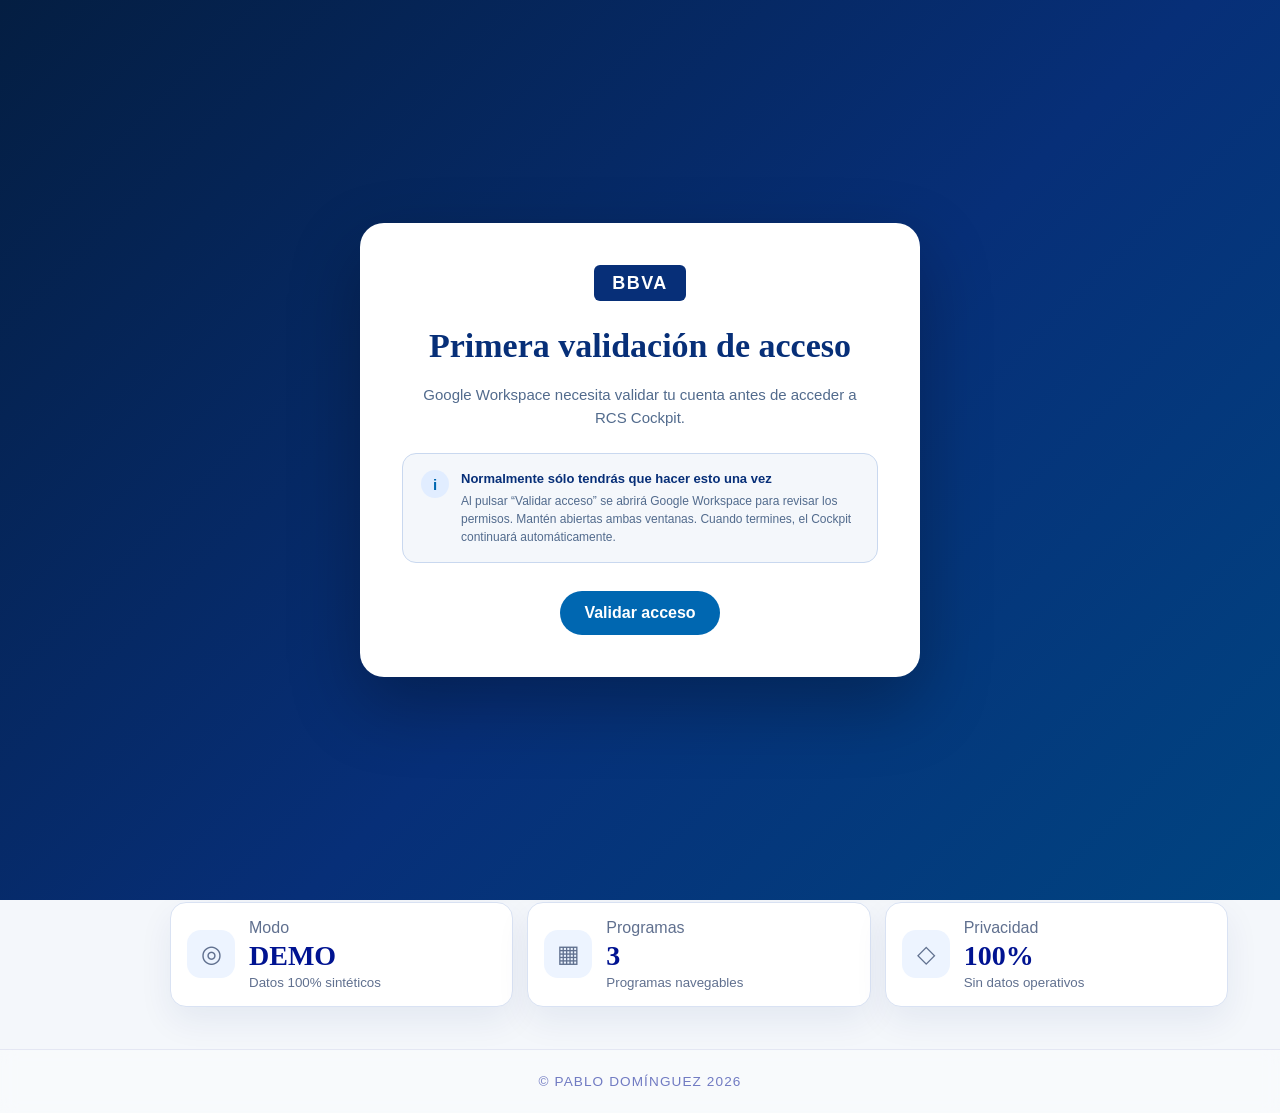
==== commit 624fe600: "feat: add Blue Buddy global status management report" ====
--- a/index.html
+++ b/index.html
@@ -739,7 +739,21 @@
     <section id="managementRoadmapBoard" class="management-roadmap-board"></section>
   </template>
 
-
+  <template id="management-global-status-template">
+    <button class="ghost-button back-to-management-reports-btn" type="button" id="managementGlobalStatusBackBtn">
+      ← Volver a Management Reports
+    </button>
+
+    <section class="section-title-row">
+      <h2>Blue Buddy Global Status</h2>
+      <p>
+        Executive snapshot por país, capability y avance real calculado desde SDA,
+        deliverables y Features JIRA.
+      </p>
+    </section>
+
+    <section id="managementGlobalStatusBoard" class="management-global-status-board"></section>
+  </template>
   <!-- =====================================================
      MANAGEMENT REPORTS · DEMOS
      ===================================================== -->
--- a/styles.css
+++ b/styles.css
@@ -6381,3 +6381,298 @@
     min-width: 1260px;
   }
 }
+/* =========================================================
+   MANAGEMENT REPORTS · BLUE BUDDY GLOBAL STATUS
+   ========================================================= */
+.management-global-status-board {
+  display: flex;
+  flex-direction: column;
+  gap: 18px;
+}
+
+.management-global-status-shell {
+  border: 1px solid var(--line);
+  border-radius: 24px;
+  background: #ffffff;
+  box-shadow: 0 14px 36px rgba(7, 46, 111, 0.08);
+  overflow: hidden;
+}
+
+.management-global-status-hero {
+  display: flex;
+  justify-content: space-between;
+  align-items: flex-start;
+  gap: 16px;
+  padding: 24px 24px 18px;
+  background: linear-gradient(180deg, #fbfdff 0%, #f2f7ff 100%);
+  border-bottom: 1px solid var(--line);
+}
+
+.management-global-status-hero h3 {
+  margin: 0;
+  color: var(--blue);
+  font-size: 30px;
+  line-height: 1.05;
+}
+
+.management-global-status-hero p {
+  margin: 8px 0 0;
+  color: var(--muted);
+  line-height: 1.5;
+}
+
+.management-global-status-meta {
+  display: inline-flex;
+  align-items: center;
+  justify-content: center;
+  min-height: 40px;
+  padding: 0 16px;
+  border-radius: 999px;
+  background: #eef4ff;
+  border: 1px solid #d8e5ff;
+  color: var(--blue);
+  font-size: 12px;
+  font-weight: 900;
+  text-transform: uppercase;
+  letter-spacing: 0.04em;
+  white-space: nowrap;
+}
+
+.management-global-status-table-wrap {
+  overflow-x: auto;
+}
+
+.management-global-status-table {
+  width: 100%;
+  min-width: 1320px;
+  border-collapse: collapse;
+}
+
+.management-global-status-table thead th,
+.management-global-status-table tbody td,
+.management-global-status-table tbody th {
+  border-top: 1px solid var(--line);
+  vertical-align: top;
+}
+
+.management-global-status-table thead tr:first-child th {
+  border-top: 0;
+}
+
+.management-global-status-table thead th {
+  padding: 14px 12px;
+}
+
+.management-global-status-table th.management-global-status-stub {
+  width: 320px;
+  min-width: 320px;
+  background: #ffffff;
+}
+
+.management-global-status-country-head {
+  text-align: center;
+  background: #ffffff;
+}
+
+.management-global-status-country-flag {
+  display: block;
+  font-size: 28px;
+  line-height: 1;
+}
+
+.management-global-status-country-name {
+  display: block;
+  margin-top: 8px;
+  color: var(--blue);
+  font-size: 13px;
+  font-weight: 900;
+  text-transform: uppercase;
+  letter-spacing: 0.04em;
+}
+
+.management-global-status-target-label {
+  padding: 16px 18px;
+  background: #0a3e98;
+  color: #ffffff;
+  font-size: 14px;
+  font-weight: 900;
+  text-align: left;
+}
+
+.management-global-status-target-cell {
+  padding: 16px 14px;
+  background: #0a3e98;
+  color: #ffffff;
+  text-align: center;
+  font-size: 13px;
+  font-weight: 800;
+  line-height: 1.4;
+}
+
+.management-global-status-section-row th {
+  padding: 18px 20px;
+  background: #f6fbff;
+  color: var(--blue);
+  text-align: left;
+  font-size: 18px;
+  font-weight: 900;
+}
+
+.management-global-status-section-badge {
+  display: inline-flex;
+  align-items: center;
+  justify-content: center;
+  min-height: 28px;
+  margin-left: 10px;
+  padding: 0 10px;
+  border-radius: 999px;
+  background: #8be08f;
+  color: #ffffff;
+  font-size: 11px;
+  font-weight: 900;
+  text-transform: uppercase;
+  letter-spacing: 0.05em;
+}
+
+.management-global-status-item-label {
+  padding: 16px 20px;
+  background: #ffffff;
+}
+
+.management-global-status-item-title {
+  color: var(--blue);
+  font-size: 16px;
+  font-weight: 800;
+  line-height: 1.35;
+}
+
+.management-global-status-item-note {
+  display: block;
+  margin-top: 4px;
+  color: var(--muted);
+  font-size: 12px;
+  line-height: 1.4;
+}
+
+.management-global-status-cell {
+  padding: 14px 12px;
+  background: #ffffff;
+}
+
+.management-global-status-cell-card {
+  display: flex;
+  flex-direction: column;
+  gap: 10px;
+  min-height: 126px;
+  padding: 14px;
+  border: 1px solid #dce8ff;
+  border-radius: 16px;
+  background: #fbfdff;
+}
+
+.management-global-status-cell-card.is-complete {
+  background: linear-gradient(180deg, #f6fffa 0%, #effcf4 100%);
+  border-color: #cfead7;
+}
+
+.management-global-status-cell-card.is-warning {
+  background: linear-gradient(180deg, #fffdfa 0%, #fff7ea 100%);
+  border-color: #f0dfb6;
+}
+
+.management-global-status-cell-card.is-empty {
+  background: linear-gradient(180deg, #fbfdff 0%, #f6f8fc 100%);
+  border-color: #e2e7f2;
+}
+
+.management-global-status-progress {
+  display: flex;
+  align-items: baseline;
+  gap: 8px;
+}
+
+.management-global-status-progress strong {
+  color: var(--blue);
+  font-size: 28px;
+  line-height: 1;
+}
+
+.management-global-status-progress span {
+  color: var(--muted);
+  font-size: 12px;
+  font-weight: 800;
+  text-transform: uppercase;
+  letter-spacing: 0.04em;
+}
+
+.management-global-status-subline {
+  color: var(--muted);
+  font-size: 12px;
+  line-height: 1.45;
+}
+
+.management-global-status-subline strong {
+  color: var(--blue);
+}
+
+.management-global-status-manual {
+  display: inline-flex;
+  align-items: center;
+  justify-content: center;
+  width: fit-content;
+  min-height: 34px;
+  padding: 0 12px;
+  border-radius: 999px;
+  background: #eef4ff;
+  border: 1px solid #dce8ff;
+  color: var(--blue);
+  font-size: 13px;
+  font-weight: 900;
+}
+
+.management-global-status-empty-label {
+  color: var(--muted);
+  font-size: 13px;
+  font-style: italic;
+}
+
+.management-global-status-actions {
+  display: flex;
+  flex-direction: column;
+  gap: 8px;
+  margin-top: auto;
+}
+
+.management-global-status-actions .management-roadmap-action {
+  min-height: 34px;
+  padding: 0 12px;
+  font-size: 12px;
+}
+
+.management-global-status-select {
+  width: 100%;
+  min-height: 38px;
+  padding: 0 12px;
+  border-radius: 12px;
+  border: 1px solid #d6deef;
+  background: #ffffff;
+  color: var(--blue);
+  font-size: 13px;
+  font-weight: 700;
+}
+
+.management-global-status-footnote {
+  padding: 16px 20px 22px;
+  border-top: 1px solid var(--line);
+  color: var(--muted);
+  font-size: 12px;
+  line-height: 1.5;
+  background: #fbfdff;
+}
+
+@media (max-width: 900px) {
+  .management-global-status-hero {
+    flex-direction: column;
+    align-items: flex-start;
+  }
+}
--- a/styles/runtime.css
+++ b/styles/runtime.css
@@ -330,17 +330,17 @@
 .product-plan-header aside strong {color: #071a8c; font-size: 17px; line-height: 1.35; }
 .product-plan-source-controls {display: grid; grid-template-columns: repeat(3, minmax(0, 1fr)); gap: 14px; }
 .product-plan-source-toggle {--source-color: #1464c9; --source-soft: #edf5ff; display: grid; gap: 8px; min-height: 150px; padding: 18px 20px; border: 1px solid #d7e1ef; border-top: 4px solid #c8d2df; border-radius: 18px; background: #ffffff; color: #667792; text-align: left; cursor: pointer; transition: transform 140ms ease, box-shadow 140ms ease, border-color 140ms ease, background 140ms ease; }
-.product-plan-source-toggle: hover {transform: translateY(-2px); box-shadow: 0 12px 28px rgba(0, 37, 92, 0.08); }
+.product-plan-source-toggle:hover {transform: translateY(-2px); box-shadow: 0 12px 28px rgba(0, 37, 92, 0.08); }
 .product-plan-source-toggle.is-active {border-color: color-mix(in srgb, var(--source-color) 48%, #d7e1ef); border-top-color: var(--source-color); background: var(--source-soft); color: #243a5d; }
-.product-plan-source-toggle: disabled {cursor: wait; opacity: 0.72; }
+.product-plan-source-toggle:disabled {cursor: wait; opacity: 0.72; }
 .product-plan-source-sda {--source-color: #1464c9; --source-soft: #edf5ff; }
 .product-plan-source-msa {--source-color: #6755c4; --source-soft: #f2efff; }
 .product-plan-source-features {--source-color: #159d82; --source-soft: #ebf9f5; }
 .product-plan-source-toggle-top {display: flex; align-items: center; justify-content: space-between; gap: 12px; color: var(--source-color); font-size: 13px; font-weight: 900; letter-spacing: 0.055em; }
 .product-plan-source-toggle-top i {position: relative; width: 38px; height: 22px; flex: 0 0 38px; border-radius: 999px; background: #bdc9d9; transition: background 140ms ease; }
-.product-plan-source-toggle-top i:: after {content: ""; position: absolute; top: 3px; left: 3px; width: 16px; height: 16px; border-radius: 50%; background: white; box-shadow: 0 1px 4px rgba(0, 0, 0, 0.22); transition: transform 140ms ease; }
+.product-plan-source-toggle-top i::after {content: ""; position: absolute; top: 3px; left: 3px; width: 16px; height: 16px; border-radius: 50%; background: white; box-shadow: 0 1px 4px rgba(0, 0, 0, 0.22); transition: transform 140ms ease; }
 .product-plan-source-toggle.is-active .product-plan-source-toggle-top i {background: var(--source-color); }
-.product-plan-source-toggle.is-active .product-plan-source-toggle-top i:: after {transform: translateX(16px); }
+.product-plan-source-toggle.is-active .product-plan-source-toggle-top i::after {transform: translateX(16px); }
 .product-plan-source-toggle > strong {color: #071a8c; font-size: 20px; }
 .product-plan-source-toggle > small {min-height: 34px; color: #647694; font-size: 13px; line-height: 1.35; }
 .product-plan-source-toggle footer {display: flex; align-items: center; justify-content: space-between; gap: 12px; padding-top: 7px; border-top: 1px solid rgba(116, 136, 166, 0.18); }
@@ -353,7 +353,7 @@
 .product-plan-geography-copy small {display: block; margin-top: 5px; color: #71819b; line-height: 1.35; }
 .product-plan-country-toggles {display: flex; justify-content: flex-end; gap: 8px; flex-wrap: wrap; }
 .product-plan-country-toggle {display: inline-flex; align-items: center; gap: 8px; min-height: 42px; padding: 7px 13px; border: 1px solid #d4deec; border-radius: 999px; background: #f7f9fc; color: #526682; cursor: pointer; transition: border-color 120ms ease, background 120ms ease, color 120ms ease, transform 120ms ease; }
-.product-plan-country-toggle: hover {transform: translateY(-1px); }
+.product-plan-country-toggle:hover {transform: translateY(-1px); }
 .product-plan-country-toggle.is-active {border-color: #0b35b7; background: #eaf1ff; color: #071a8c; }
 .product-plan-country-toggle img {width: 25px; height: 25px; border-radius: 50%; object-fit: cover; }
 .product-plan-country-toggle > span {display: inline-grid; width: 25px; height: 25px; place-items: center; border-radius: 50%; background: #dfe8f6; font-size: 12px; font-weight: 900; }
@@ -375,7 +375,7 @@
 .product-plan-months {display: grid; grid-template-columns: repeat(12, 1fr); height: 100%; }
 .product-plan-months span {display: flex; align-items: center; justify-content: center; color: #526783; font-size: 11px; font-weight: 900; letter-spacing: 0.04em; }
 .product-plan-lane {border-bottom: 1px solid #dce5f0; }
-.product-plan-lane: last-child {border-bottom: 0; }
+.product-plan-lane:last-child {border-bottom: 0; }
 .product-plan-lane-header {--lane-color: #1464c9; display: flex; align-items: center; justify-content: space-between; gap: 20px; padding: 18px 22px; border-bottom: 1px solid #e1e8f2; border-left: 5px solid var(--lane-color); background: #f9fbfe; }
 .product-plan-lane-sda .product-plan-lane-header {--lane-color: #1464c9; }
 .product-plan-lane-msa .product-plan-lane-header {--lane-color: #6755c4; }
@@ -385,7 +385,7 @@
 .product-plan-lane-header p {margin: 3px 0 0; color: #6f8099; font-size: 13px; }
 .product-plan-lane-header > strong {display: grid; min-width: 42px; height: 42px; place-items: center; border-radius: 12px; background: white; color: var(--lane-color); box-shadow: inset 0 0 0 1px #d8e2ef; font-size: 18px; }
 .product-plan-row {min-height: 86px; border-bottom: 1px solid #edf1f6; }
-.product-plan-row: last-child {border-bottom: 0; }
+.product-plan-row:last-child {border-bottom: 0; }
 .product-plan-row-info {min-width: 0; display: grid; align-content: center; gap: 5px; padding: 13px 18px 13px 22px; border-right: 1px solid #dbe4f0; }
 .product-plan-row-topline {display: flex; align-items: center; justify-content: space-between; gap: 10px; }
 .product-plan-source-key {min-width: 0; overflow: hidden; color: #71819b; font-size: 10px; font-weight: 900; letter-spacing: 0.05em; text-overflow: ellipsis; white-space: nowrap; }
@@ -412,7 +412,7 @@
 
 /* installProductPlanRelationStyles */
 .product-plan-sda-group {border-bottom: 1px solid #dbe4f0; background: #ffffff; }
-.product-plan-sda-group: last-child {border-bottom: 0; }
+.product-plan-sda-group:last-child {border-bottom: 0; }
 /* =====================================================
 SDA · CABECERA PRINCIPAL DEL DELIVERABLE
 ===================================================== */ .product-plan-sda-group-header {display: grid; grid-template-columns: minmax(0, 1fr) auto; gap: 20px; align-items: center; min-height: 96px; padding: 16px 18px 16px 22px; border-left: 5px solid #1464c9; border-bottom: 1px solid #dce6f2; background: linear-gradient(90deg, #edf5ff 0%, #f7faff 58%, #ffffff 100%); }
@@ -455,7 +455,7 @@
 /*
 * Línea visual que deja claro que
 * MSA / Feature cuelga del SDA.
-*/ .product-plan-linked-row .product-plan-row-info:: before {content: ""; position: absolute; left: 29px; top: 0; bottom: 50%; width: 14px; border-left: 1px solid #bac8da; border-bottom: 1px solid #bac8da; border-bottom-left-radius: 8px; }
+*/ .product-plan-linked-row .product-plan-row-info::before {content: ""; position: absolute; left: 29px; top: 0; bottom: 50%; width: 14px; border-left: 1px solid #bac8da; border-bottom: 1px solid #bac8da; border-bottom-left-radius: 8px; }
 .product-plan-linked-kind {flex: 0 0 auto; padding: 2px 6px; border-radius: 4px; font-size: 9px; font-weight: 900; letter-spacing: 0.06em; }
 .product-plan-linked-msa .product-plan-linked-kind {background: #eeeafd; color: #6755c4; }
 .product-plan-linked-features .product-plan-linked-kind {background: #e6f7f3; color: #11856f; }
@@ -488,12 +488,12 @@
 .product-plan-collapse-toolbar-copy > strong {color: #526783; font-size: 11px; font-weight: 800; }
 .product-plan-collapse-actions {display: inline-flex; gap: 7px; flex: 0 0 auto; }
 .product-plan-collapse-actions button {min-height: 32px; padding: 5px 11px; border: 1px solid #cbd7e7; border-radius: 8px; background: #f7f9fc; color: #29466e; font-family: inherit; font-size: 10px; font-weight: 800; cursor: pointer; transition: border-color 120ms ease, background 120ms ease, color 120ms ease; }
-.product-plan-collapse-actions button: hover: not(: disabled) {border-color: #1464c9; background: #edf5ff; color: #0b35b7; }
-.product-plan-collapse-actions button: disabled {cursor: default; opacity: 0.42; }
+.product-plan-collapse-actions button:hover:not(:disabled) {border-color: #1464c9; background: #edf5ff; color: #0b35b7; }
+.product-plan-collapse-actions button:disabled {cursor: default; opacity: 0.42; }
 .product-plan-sda-group-header {position: relative; }
 .product-plan-sda-group-counts {display: inline-flex; gap: 6px; flex: 0 0 auto; }
 .product-plan-sda-expand-button {display: grid; width: 30px; height: 30px; flex: 0 0 30px; place-items: center; padding: 0; border: 1px solid #cdd9e8; border-radius: 8px; background: #ffffff; color: #315276; cursor: pointer; transition: border-color 120ms ease, background 120ms ease, color 120ms ease, transform 120ms ease; }
-.product-plan-sda-expand-button: hover {border-color: #1464c9; background: #edf5ff; color: #0b35b7; }
+.product-plan-sda-expand-button:hover {border-color: #1464c9; background: #edf5ff; color: #0b35b7; }
 .product-plan-sda-expand-button > span {display: block; font-size: 17px; font-weight: 900; line-height: 1; transform: rotate(-90deg); transition: transform 140ms ease; }
 .product-plan-sda-group.is-expanded .product-plan-sda-expand-button > span {transform: rotate(0deg); }
 .product-plan-sda-group.is-collapsed .product-plan-sda-anchor {border-bottom: 0; }
@@ -512,9 +512,9 @@
 .product-plan-sda-selector-control {display: grid; gap: 6px; min-width: 0; }
 .product-plan-sda-selector-control > span {color: #647694; font-size: 10px; font-weight: 900; letter-spacing: 0.08em; text-transform: uppercase; }
 .product-plan-sda-selector-control select {width: 100%; min-width: 0; min-height: 46px; padding: 0 42px 0 14px; border: 1px solid #cbd8e8; border-radius: 12px; outline: none; background: #f7f9fc; color: #17315a; font-family: inherit; font-size: 13px; font-weight: 700; cursor: pointer; }
-.product-plan-sda-selector-control select: hover {border-color: #8da9cf; background: #ffffff; }
-.product-plan-sda-selector-control select: focus {border-color: #1464c9; box-shadow: 0 0 0 3px rgba(20, 100, 201, 0.12); background: #ffffff; }
-.product-plan-sda-selector-control select: disabled {cursor: default; opacity: 0.6; }
+.product-plan-sda-selector-control select:hover {border-color: #8da9cf; background: #ffffff; }
+.product-plan-sda-selector-control select:focus {border-color: #1464c9; box-shadow: 0 0 0 3px rgba(20, 100, 201, 0.12); background: #ffffff; }
+.product-plan-sda-selector-control select:disabled {cursor: default; opacity: 0.6; }
 @media (max-width: 900px) {.product-plan-sda-selector {grid-template-columns: 1fr; gap: 14px; } }
 
 /* Consolidated context UX */
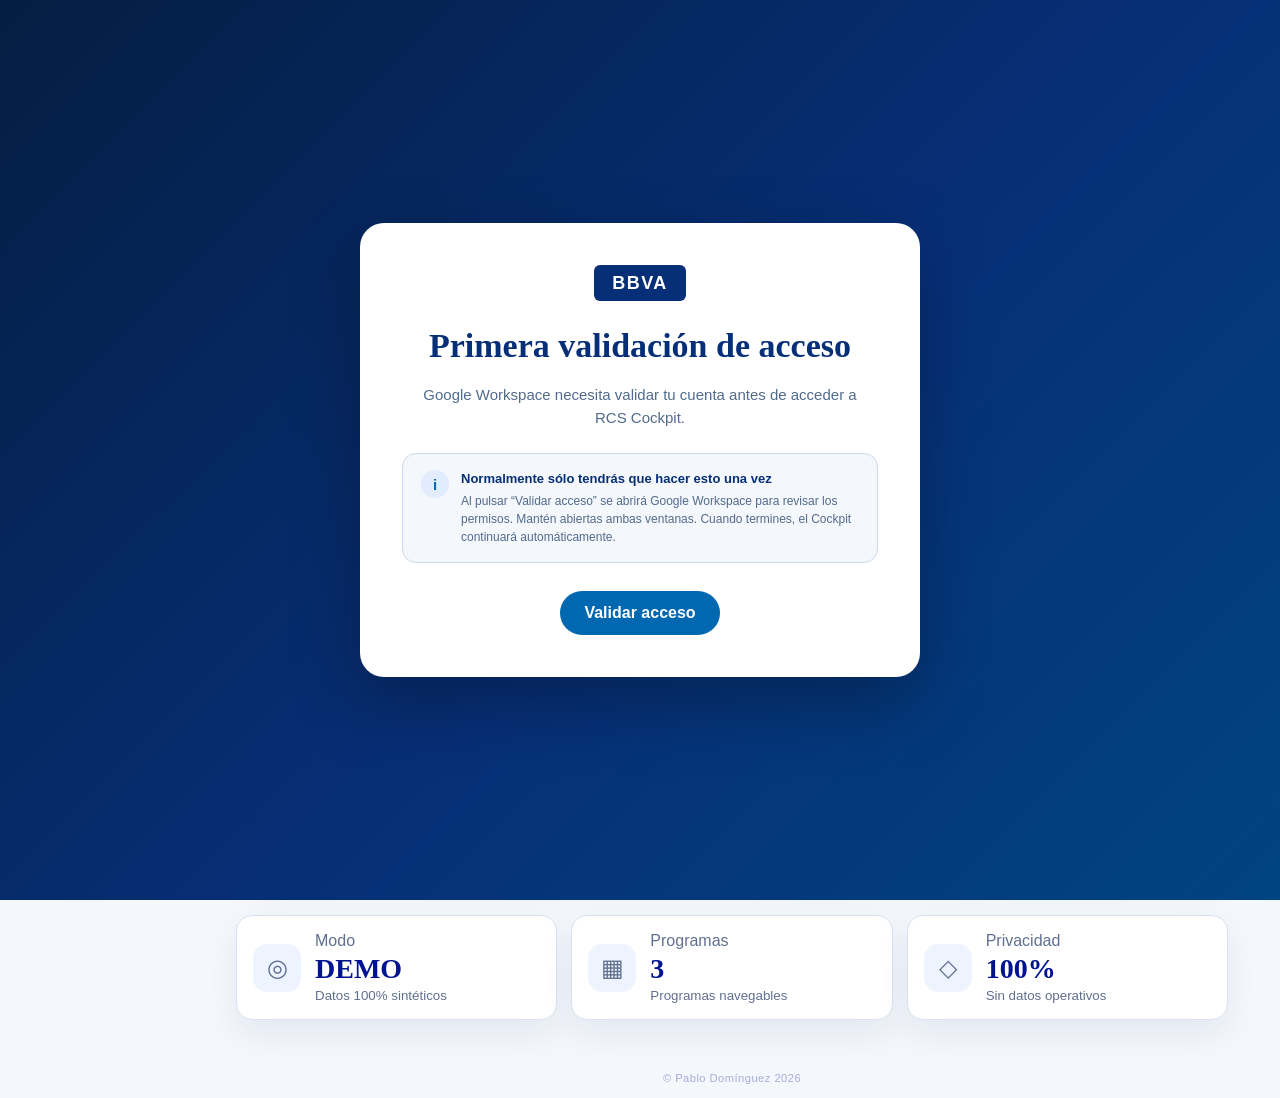
==== commit e5232856: "feat: add persistent collapsible sidebar and contextual country filter" ====
--- a/index.html
+++ b/index.html
@@ -19,6 +19,7 @@
   <link rel="stylesheet" href="styles/flight-deck.css" />
   <link rel="stylesheet" href="styles/staffing-dashboard.css" />
   <link rel="stylesheet" href="styles/runtime.css" />
+  <link rel="stylesheet" href="styles/persistent-sidebar.css" />
 </head>
 
 <body>
@@ -474,7 +475,7 @@
           </div>
 
           <div>
-            <span>JIRA tracked</span>
+            <span>MSA tracked</span>
             <strong id="flightDeckJiraCount">0</strong>
           </div>
 
@@ -820,6 +821,7 @@
   <script src="js/product-experience.js"></script>
   <script src="js/roadmap-context-ux.js"></script>
   <script src="js/context-ux.js"></script>
+  <script src="js/persistent-sidebar.js"></script>
   <script>
     init();
   </script>
--- a/styles.css
+++ b/styles.css
@@ -892,17 +892,21 @@
 }
 .footer {
   width: 100%;
-  padding: 24px;
+  padding: 10px 24px 14px;
+
   display: flex;
   justify-content: center;
   align-items: center;
-  font-size: 0.85rem;
-  letter-spacing: 0.08em;
-  text-transform: uppercase;
-  color: rgba(0, 19, 145, 0.55);
-  border-top: 1px solid rgba(0, 19, 145, 0.08);
-  background: rgba(255, 255, 255, 0.35);
-  backdrop-filter: blur(8px);
+
+  font-size: 0.7rem;
+  font-weight: 500;
+  letter-spacing: 0.04em;
+
+  color: rgba(0, 19, 145, 0.32);
+
+  border-top: 0;
+  background: transparent;
+  backdrop-filter: none;
 }
 .management-section {
   margin-top: 22px;
@@ -6676,3 +6680,3674 @@
     align-items: flex-start;
   }
 }
+/* =====================================================
+PRODUCT PLAN · AGRUPACIÓN POR ÉPICA
+===================================================== */
+
+.product-plan-epic-grouping-toggle {
+  display: inline-flex;
+  align-items: center;
+  gap: 8px;
+  min-height: 32px;
+  padding: 5px 10px;
+  border: 1px solid #cbd7e7;
+  border-radius: 999px;
+  background: #f7f9fc;
+  color: #526783;
+  font-family: inherit;
+  cursor: pointer;
+  transition:
+    border-color 120ms ease,
+    background 120ms ease,
+    color 120ms ease;
+}
+
+.product-plan-epic-grouping-toggle:hover:not(:disabled) {
+  border-color: #1464c9;
+  background: #edf5ff;
+  color: #0b35b7;
+}
+
+.product-plan-epic-grouping-toggle.is-active {
+  border-color: #1464c9;
+  background: #eaf3ff;
+  color: #071a8c;
+}
+
+.product-plan-epic-grouping-toggle:disabled {
+  cursor: default;
+  opacity: 0.42;
+}
+
+.product-plan-epic-grouping-toggle > strong {
+  font-size: 10px;
+  font-weight: 900;
+  white-space: nowrap;
+}
+
+.product-plan-epic-grouping-toggle > em {
+  min-width: 22px;
+  color: #8493aa;
+  font-size: 9px;
+  font-style: normal;
+  font-weight: 900;
+  letter-spacing: 0.06em;
+}
+
+.product-plan-epic-grouping-toggle.is-active > em {
+  color: #1464c9;
+}
+
+.product-plan-epic-grouping-switch {
+  position: relative;
+  display: inline-block;
+  width: 30px;
+  height: 18px;
+  flex: 0 0 30px;
+  border-radius: 999px;
+  background: #bdc9d9;
+  transition: background 120ms ease;
+}
+
+.product-plan-epic-grouping-switch > i {
+  position: absolute;
+  top: 3px;
+  left: 3px;
+  width: 12px;
+  height: 12px;
+  border-radius: 50%;
+  background: #ffffff;
+  box-shadow: 0 1px 3px rgba(0, 0, 0, 0.22);
+  transition: transform 120ms ease;
+}
+
+.product-plan-epic-grouping-toggle.is-active
+  .product-plan-epic-grouping-switch {
+  background: #1464c9;
+}
+
+.product-plan-epic-grouping-toggle.is-active
+  .product-plan-epic-grouping-switch
+  > i {
+  transform: translateX(12px);
+}
+
+@media (max-width: 980px) {
+  .product-plan-epic-grouping-toggle {
+    width: 100%;
+    justify-content: center;
+  }
+}
+/* =====================================================
+PRODUCT PLAN · EPIC GROUPS
+===================================================== */
+
+.product-plan-epic-group {
+  position: relative;
+  border-top: 1px solid #dbe5f1;
+}
+
+.product-plan-linked-epic {
+  min-height: 68px;
+  background: #f0f6ff;
+}
+
+.product-plan-linked-epic .product-plan-row-info {
+  padding-left: 54px;
+}
+
+.product-plan-linked-epic .product-plan-row-info::before {
+  content: "";
+  position: absolute;
+  left: 29px;
+  top: 0;
+  bottom: 50%;
+  width: 14px;
+  border-left: 1px solid #8eabd0;
+  border-bottom: 1px solid #8eabd0;
+  border-bottom-left-radius: 8px;
+}
+
+.product-plan-linked-epic .product-plan-linked-kind {
+  background: #deebff;
+  color: #0958b7;
+}
+
+.product-plan-linked-epic .product-plan-row-info > strong {
+  color: #0b3d78;
+  font-size: 13px;
+  font-weight: 900;
+}
+
+.product-plan-linked-epic .product-plan-row-info > small {
+  color: #607895;
+  font-size: 10px;
+  font-weight: 700;
+}
+
+.product-plan-bar-epic {
+  height: 24px;
+  background: #3978c9;
+  opacity: 0.88;
+}
+
+.product-plan-bar-epic > span {
+  font-size: 10px;
+  font-weight: 900;
+}
+
+.product-plan-epic-features
+  .product-plan-linked-features
+  .product-plan-row-info {
+  padding-left: 82px;
+}
+
+.product-plan-epic-features
+  .product-plan-linked-features
+  .product-plan-row-info::before {
+  left: 56px;
+  width: 14px;
+  border-left-color: #c2cfdf;
+  border-bottom-color: #c2cfdf;
+}
+
+.product-plan-epic-features .product-plan-linked-features {
+  background: #fbfdff;
+}
+
+.product-plan-linked-rows.is-grouped-by-epic
+  .product-plan-epic-group
+  + .product-plan-epic-group {
+  border-top: 2px solid #d4e1f0;
+}
+/* =====================================================
+PRODUCT PLAN · EPIC COLLAPSE
+===================================================== */
+
+.product-plan-linked-epic {
+  cursor: pointer;
+  user-select: none;
+  transition:
+    background 120ms ease,
+    box-shadow 120ms ease;
+}
+
+.product-plan-linked-epic:hover {
+  background: #e8f2ff;
+}
+
+.product-plan-linked-epic:focus {
+  outline: 2px solid #1464c9;
+  outline-offset: -2px;
+}
+
+.product-plan-epic-expand-indicator {
+  display: inline-flex;
+  align-items: center;
+  justify-content: center;
+  width: 19px;
+  height: 19px;
+  margin-left: auto;
+  border: 1px solid #aac5e8;
+  border-radius: 6px;
+  color: #1464c9;
+  font-size: 13px;
+  font-style: normal;
+  font-weight: 900;
+  line-height: 1;
+  transition: transform 120ms ease;
+}
+
+.product-plan-epic-group.is-collapsed .product-plan-epic-expand-indicator {
+  transform: rotate(-90deg);
+}
+
+.product-plan-epic-group.is-expanded .product-plan-epic-expand-indicator {
+  transform: rotate(0deg);
+}
+
+.product-plan-epic-group.is-collapsed .product-plan-linked-epic {
+  border-bottom: 1px solid #d7e3f1;
+}
+
+.product-plan-epic-features {
+  position: relative;
+}
+
+.product-plan-epic-features
+  .product-plan-linked-features
+  .product-plan-row-info {
+  padding-left: 82px;
+}
+/* =========================================================
+   MANAGEMENT ROADMAP · EXECUTIVE DELIVERY TIMELINE
+   ========================================================= */
+
+.management-roadmap-board-wrap {
+  overflow-x: auto;
+  padding-bottom: 4px;
+}
+
+.management-roadmap-board {
+  min-width: 1100px;
+}
+
+.management-roadmap-board-header,
+.management-roadmap-row {
+  grid-template-columns: minmax(360px, 405px) minmax(695px, 1fr);
+  min-width: 0;
+}
+
+.management-roadmap-board-header .management-roadmap-board-left {
+  padding: 20px 24px;
+  background: #f7faff;
+}
+
+.management-roadmap-board-title {
+  font-size: 2rem;
+}
+
+.management-roadmap-board-month {
+  min-height: 78px;
+}
+
+.management-roadmap-row {
+  min-height: 188px;
+}
+
+.management-roadmap-row-left {
+  justify-content: flex-start;
+  padding: 17px 22px 18px 24px;
+  gap: 9px;
+  border-left: 5px solid #d9e4f7;
+}
+
+.management-roadmap-row-badges {
+  display: flex;
+  align-items: center;
+  gap: 7px;
+  flex-wrap: wrap;
+}
+
+.management-roadmap-row-badges .management-deliverables-category {
+  margin: 0;
+}
+
+.management-roadmap-row-badges .management-roadmap-status-pill {
+  padding: 4px 9px;
+  font-size: 11px;
+}
+
+.management-roadmap-status-pill.is-replanned,
+.management-roadmap-status-pill.is-attention {
+  background: #fff1c9;
+  border-color: #efce83;
+  color: #8c5b00;
+}
+
+.management-roadmap-status-pill.is-risk {
+  background: #ffe3a8;
+  border-color: #f2ce6f;
+  color: #8a5b00;
+}
+
+.management-roadmap-status-pill.is-discarded {
+  background: #ffe4e4;
+  border-color: #efb4b4;
+  color: #a12b2b;
+}
+
+.management-roadmap-row-title {
+  font-size: 1.38rem;
+  line-height: 1.18;
+}
+
+.management-roadmap-row-references {
+  color: #56749c;
+  font-size: 10px;
+  font-weight: 800;
+  letter-spacing: 0.01em;
+}
+
+.management-roadmap-row-comment {
+  margin: 0;
+  color: #526685;
+  font-size: 12px;
+  line-height: 1.36;
+}
+
+.management-roadmap-row-dates {
+  display: grid;
+  grid-template-columns: 1fr 1fr;
+  gap: 9px;
+  margin-top: auto;
+}
+
+.management-roadmap-row-dates > span {
+  display: grid;
+  gap: 3px;
+  padding: 7px 10px;
+  border: 1px solid #dde7f5;
+  border-radius: 9px;
+  background: #f8fbff;
+}
+
+.management-roadmap-row-dates small {
+  font-size: 9px;
+  color: #6681a4;
+  text-transform: uppercase;
+  letter-spacing: 0.04em;
+  font-weight: 900;
+}
+
+.management-roadmap-row-dates strong {
+  color: #113c89;
+  font-size: 12px;
+}
+
+.management-roadmap-row-progress-line {
+  display: flex;
+  justify-content: space-between;
+  flex-wrap: wrap;
+  gap: 4px 12px;
+  color: #0a4d9e;
+  font-size: 11px;
+  font-weight: 900;
+}
+
+.management-roadmap-row-progress-line small {
+  color: #70819b;
+  font-size: 10px;
+  font-weight: 700;
+}
+
+.management-roadmap-row-timeline,
+.management-roadmap-row-bars {
+  min-height: 188px;
+}
+
+.management-roadmap-row-timeline {
+  background: #fcfdff;
+}
+
+.management-roadmap-row-bars {
+  position: relative;
+}
+
+.management-roadmap-bar,
+.management-roadmap-bar.is-features,
+.management-roadmap-bar.is-sda {
+  top: 50%;
+  min-height: 48px;
+  padding: 8px 10px;
+  border-radius: 9px;
+  background: #e6f1f8;
+  border: 1px solid #a9d7e7;
+  overflow: hidden;
+}
+
+.management-roadmap-bar.is-sda {
+  background: #dce0e7;
+  border-color: #bdc5d1;
+}
+
+.management-roadmap-bar.is-milestone {
+  min-width: 12px;
+}
+
+.management-roadmap-bar-fill {
+  position: absolute;
+  z-index: 0;
+  inset: 0 auto 0 0;
+  display: block;
+  background: #35b8bb;
+  transition: width 200ms ease;
+}
+
+.management-roadmap-bar-label {
+  position: relative;
+  z-index: 1;
+  font-family: Inter, Arial, sans-serif;
+  font-size: 11px;
+  font-weight: 900;
+  color: #092c60;
+  text-overflow: clip;
+}
+
+.management-roadmap-today-line {
+  z-index: 3;
+}
+
+.management-roadmap-legend {
+  display: flex;
+  flex-wrap: wrap;
+  gap: 10px 22px;
+  padding: 12px 6px 0;
+  color: #53698b;
+  font-size: 11px;
+  font-weight: 700;
+}
+
+.management-roadmap-legend > span {
+  display: inline-flex;
+  align-items: center;
+  gap: 7px;
+}
+
+.management-roadmap-legend i {
+  display: inline-block;
+  width: 17px;
+  height: 9px;
+  border-radius: 2px;
+}
+
+.management-roadmap-legend-features {
+  background: #35b8bb;
+}
+
+.management-roadmap-legend-sda {
+  background: #dce0e7;
+}
+
+.management-roadmap-legend .management-roadmap-legend-today {
+  width: 0;
+  height: 15px;
+  border-left: 2px dashed #ffb04c;
+  border-radius: 0;
+}
+
+@media (max-width: 1480px) {
+  .management-roadmap-board-header,
+  .management-roadmap-row {
+    min-width: 0;
+  }
+}
+/* MANAGEMENT ROADMAP · ANUAL Y TRIMESTRAL */
+
+.mgq-view {
+  display: grid;
+  gap: 12px;
+  margin-top: 12px;
+}
+
+.mgq-controls {
+  display: flex;
+  align-items: center;
+  flex-wrap: wrap;
+  gap: 14px;
+  padding: 14px 18px;
+  border: 1px solid #dce6f6;
+  border-radius: 15px;
+  background: #f7faff;
+}
+
+.mgq-controls > div:first-child {
+  display: grid;
+  flex: 1 1 260px;
+  gap: 4px;
+}
+
+.mgq-controls > div:first-child strong {
+  font-size: 15px;
+  color: #001391;
+}
+
+.mgq-controls > div:first-child small {
+  font-size: 11px;
+  color: #566d90;
+}
+
+.mgq-year-label {
+  display: flex;
+  align-items: center;
+  gap: 8px;
+  font-size: 12px;
+  font-weight: 900;
+  color: #173f84;
+}
+
+.mgq-year-label select {
+  min-height: 36px;
+  border: 1px solid #ccdaee;
+  border-radius: 9px;
+  padding: 5px 12px;
+  color: #001391;
+  background: #fff;
+  font: inherit;
+}
+
+.mgq-quarter-group {
+  display: flex;
+  flex-wrap: wrap;
+  gap: 4px;
+  padding: 4px;
+  border-radius: 12px;
+  background: #e9effa;
+}
+
+.mgq-quarter-button {
+  border: 0;
+  padding: 9px 11px;
+  border-radius: 9px;
+  font-size: 12px;
+  font-weight: 900;
+  color: #345489;
+  background: transparent;
+  cursor: pointer;
+}
+
+.mgq-quarter-button:hover {
+  background: #dbe7fc;
+}
+
+.mgq-quarter-button.is-active {
+  background: #001391;
+  color: #fff;
+  box-shadow: 0 2px 6px #00139122;
+}
+
+.mgq-period-summary {
+  display: flex;
+  gap: 14px;
+  flex-wrap: wrap;
+  align-items: baseline;
+  padding: 3px 5px;
+  color: #5d7394;
+  font-size: 12px;
+}
+
+.mgq-period-summary strong {
+  font-size: 14px;
+  color: #001391;
+}
+
+.mgq-view .management-roadmap-board-wrap {
+  overflow-x: auto;
+  margin: 0;
+}
+
+.mgq-board {
+  min-width: 1100px;
+  border-radius: 15px;
+}
+
+.mgq-board .management-roadmap-board-header,
+.mgq-board .management-roadmap-row {
+  grid-template-columns:
+    minmax(370px, 430px)
+    minmax(680px, 1fr);
+  min-width: 1100px;
+}
+
+.mgq-board .management-roadmap-board-left {
+  padding: 16px 22px;
+}
+
+.mgq-board .management-roadmap-board-title {
+  font-size: 27px;
+}
+
+.mgq-board .management-roadmap-board-months {
+  grid-template-columns: repeat(var(--mgq-months), minmax(0, 1fr));
+}
+
+.mgq-board .management-roadmap-board-month {
+  min-height: 62px;
+  font-size: 13px;
+}
+
+.mgq-board .management-roadmap-row {
+  min-height: var(--mgq-height);
+}
+
+.mgq-board .management-roadmap-row-left {
+  padding: 17px 18px 18px 23px;
+  display: flex;
+  flex-direction: column;
+  justify-content: flex-start;
+  gap: 8px;
+  border-left: 4px solid #d4e0f5;
+}
+
+.mgq-tags {
+  display: flex;
+  flex-wrap: wrap;
+  gap: 7px;
+  align-items: center;
+}
+
+.mgq-tags .management-deliverables-category {
+  margin: 0;
+}
+
+.mgq-tags .management-roadmap-status-pill {
+  font-size: 10px;
+  padding: 5px 9px;
+}
+
+.mgq-tags .management-roadmap-status-pill.is-replanned {
+  color: #956000;
+  background: #fff0c5;
+  border-color: #f0d58e;
+}
+
+.mgq-board .management-roadmap-row-title {
+  margin: 0;
+  font-size: 21px;
+  line-height: 1.18;
+}
+
+.mgq-deliverables {
+  display: grid;
+  gap: 5px;
+}
+
+.mgq-deliverables > div {
+  display: grid;
+  grid-template-columns: auto 1fr;
+  gap: 1px 5px;
+  color: #234b86;
+  line-height: 1.2;
+  font-size: 11px;
+}
+
+.mgq-deliverables b {
+  white-space: nowrap;
+}
+
+.mgq-deliverables small {
+  grid-column: 1 / -1;
+  color: #6781a2;
+  font-size: 10px;
+}
+
+.mgq-board .management-roadmap-row-comment {
+  margin: 0;
+  color: #5b718e;
+  font-size: 11px;
+  line-height: 1.4;
+}
+
+.mgq-dates {
+  display: grid;
+  grid-template-columns: 1fr 1fr;
+  gap: 8px;
+  margin-top: auto;
+}
+
+.mgq-dates > span {
+  display: grid;
+  gap: 4px;
+  border: 1px solid #e0e8f5;
+  border-radius: 8px;
+  padding: 7px 9px;
+  background: #f9fbff;
+}
+
+.mgq-dates small {
+  font-size: 9px;
+  text-transform: uppercase;
+  letter-spacing: 0.05em;
+  color: #6d83a2;
+}
+
+.mgq-dates b {
+  font-size: 12px;
+  color: #001391;
+}
+
+.mgq-progress-label {
+  font-size: 11px;
+  color: #3268a7;
+  font-weight: 900;
+}
+
+.mgq-board .management-roadmap-row-timeline {
+  min-height: var(--mgq-height);
+  overflow: hidden;
+  background: #fcfdff;
+}
+
+.mgq-board .management-roadmap-row-grid {
+  z-index: 0;
+}
+
+.mgq-board .management-roadmap-row-grid-cell {
+  border-left: 1px dashed #d6e1f0;
+}
+
+.mgq-board .management-roadmap-today-line {
+  z-index: 5;
+}
+
+.mgq-feature-strips {
+  position: absolute;
+  z-index: 2;
+  top: 12px;
+  left: 0;
+  right: 0;
+  display: grid;
+  grid-template-columns: repeat(var(--mgq-quarters), minmax(0, 1fr));
+  gap: 0;
+}
+
+.mgq-feature-strip {
+  min-height: 24px;
+  display: grid;
+  place-items: center;
+  margin: 0 4px;
+  overflow: hidden;
+  border-radius: 7px;
+  color: transparent;
+  font-size: 10px;
+  font-weight: 900;
+}
+
+.mgq-feature-strip.has-data {
+  color: #0f5382;
+  border: 1px solid #c7e2ef;
+  background: #e8f7fb;
+}
+
+.mgq-feature-strip.has-sda {
+  color: #576c89;
+  border: 1px solid #d3dce8;
+  background: #f0f2f6;
+}
+
+.mgq-sda-tracks {
+  position: absolute;
+  z-index: 1;
+  left: 0;
+  right: 0;
+  top: 53px;
+  bottom: 16px;
+}
+
+.mgq-sda-bar {
+  position: absolute;
+  display: flex;
+  align-items: center;
+  height: 29px;
+  min-width: 12px;
+  padding: 0 8px;
+  background: #d8dfe8;
+  border: 1px solid #b1bfd0;
+  border-radius: 6px;
+  box-shadow: 0 1px 4px #0a2b5e17;
+  overflow: hidden;
+}
+
+.mgq-sda-bar span {
+  overflow: hidden;
+  white-space: nowrap;
+  text-overflow: ellipsis;
+  font-size: 10px;
+  font-weight: 900;
+  color: #3b506e;
+}
+
+.mgq-feature-only {
+  position: absolute;
+  top: 0;
+  display: flex;
+  align-items: center;
+  height: 29px;
+  min-width: 12px;
+  padding: 0 8px;
+  background: #e1f3f8;
+  border: 1px dashed #379ebc;
+  border-radius: 6px;
+  color: #125e87;
+  font-size: 10px;
+  font-weight: 900;
+  overflow: hidden;
+  white-space: nowrap;
+}
+
+.mgq-no-plan {
+  padding: 8px 16px;
+  color: #73829a;
+  font-size: 12px;
+}
+
+.mgq-quarter-progress {
+  position: absolute;
+  z-index: 2;
+  bottom: 10px;
+  left: 16px;
+  right: 16px;
+  display: flex;
+  align-items: center;
+  gap: 12px;
+}
+
+.mgq-quarter-progress > div {
+  width: 100px;
+  height: 7px;
+  border-radius: 20px;
+  background: #e0e9f4;
+  overflow: hidden;
+  flex-shrink: 0;
+}
+
+.mgq-quarter-progress > div > span {
+  display: block;
+  height: 100%;
+  background: #27b4b8;
+  border-radius: 20px;
+}
+
+.mgq-quarter-progress small {
+  color: #0e6a86;
+  font-size: 10px;
+  font-weight: 900;
+}
+
+.mgq-empty {
+  grid-column: 1 / -1;
+  padding: 28px;
+  color: #617592;
+  font-size: 13px;
+}
+
+.mgq-legend {
+  display: flex;
+  align-items: center;
+  flex-wrap: wrap;
+  gap: 15px;
+  font-size: 11px;
+  color: #587092;
+}
+
+.mgq-legend > span {
+  display: inline-flex;
+  align-items: center;
+  gap: 6px;
+}
+
+.mgq-legend i {
+  display: inline-block;
+  width: 19px;
+  height: 9px;
+  border-radius: 2px;
+}
+
+.mgq-legend .mgq-legend-sda {
+  background: #d8dfe8;
+  border: 1px solid #b1bfd0;
+}
+
+.mgq-legend .mgq-legend-feature {
+  background: #e8f7fb;
+  border: 1px solid #80bdd4;
+}
+
+.mgq-legend .mgq-legend-today {
+  height: 16px;
+  width: 0;
+  border-left: 2px dashed #ffb04c;
+}
+
+.mgq-warning {
+  max-width: 970px;
+  margin: 0;
+  font-size: 11px;
+  line-height: 1.5;
+  color: #52698b;
+}
+
+@media (max-width: 760px) {
+  .mgq-controls {
+    align-items: flex-start;
+  }
+
+  .mgq-quarter-group {
+    width: 100%;
+  }
+
+  .mgq-quarter-button {
+    flex: 1;
+  }
+}
+/* =========================================================
+   MANAGEMENT ROADMAP
+   JERARQUÍA SDA → FEATURES
+   ========================================================= */
+
+.mgqh-view .management-roadmap-board-wrap {
+  overflow-x: auto;
+  margin: 0;
+}
+
+.mgqh-board {
+  min-width: 1150px;
+  overflow: hidden;
+}
+
+.mgqh-board .management-roadmap-board-header {
+  display: grid;
+  grid-template-columns:
+    minmax(370px, 430px)
+    minmax(720px, 1fr);
+  min-width: 1150px;
+}
+
+.mgqh-board .management-roadmap-board-months {
+  grid-template-columns: repeat(var(--mgqh-months), minmax(0, 1fr));
+}
+
+.mgqh-board .management-roadmap-board-month {
+  min-height: 64px;
+  font-size: 13px;
+}
+
+.mgqh-deliverable-group {
+  display: grid;
+  border-bottom: 3px solid #dce5f3;
+}
+
+.mgqh-deliverable-group:last-child {
+  border-bottom: 0;
+}
+
+/* CABECERA DEL ENTREGABLE EJECUTIVO */
+
+.mgqh-executive-header {
+  display: grid;
+  gap: 7px;
+  padding: 17px 21px;
+  background: #f7faff;
+  border-bottom: 1px solid #dce5f3;
+}
+
+.mgqh-executive-tags {
+  display: flex;
+  align-items: center;
+  flex-wrap: wrap;
+  gap: 7px;
+}
+
+.mgqh-executive-tags .management-roadmap-status-pill {
+  padding: 5px 10px;
+  font-size: 11px;
+}
+
+.mgqh-executive-heading {
+  display: flex;
+  align-items: baseline;
+  justify-content: space-between;
+  flex-wrap: wrap;
+  gap: 8px 18px;
+}
+
+.mgqh-executive-heading h4 {
+  margin: 0;
+  color: #001391;
+  font-family: Georgia, serif;
+  font-size: 22px;
+}
+
+.mgqh-executive-heading > span {
+  color: #2867a3;
+  font-size: 11px;
+  font-weight: 900;
+}
+
+.mgqh-executive-header p {
+  margin: 0;
+  color: #5d718e;
+  font-size: 12px;
+  line-height: 1.45;
+}
+
+/* ESTRUCTURA DE DOS COLUMNAS */
+
+.mgqh-grid {
+  display: grid;
+  grid-template-columns:
+    minmax(370px, 430px)
+    minmax(720px, 1fr);
+}
+
+.mgqh-sda-block {
+  border-bottom: 1px solid #dce5f3;
+}
+
+.mgqh-sda-block:last-child {
+  border-bottom: 0;
+}
+
+/* PLAN SDA SUPERIOR */
+
+.mgqh-plan-row {
+  min-height: 91px;
+  background: #f0f5fc;
+}
+
+.mgqh-plan-info {
+  display: grid;
+  align-content: center;
+  justify-items: start;
+  gap: 5px;
+  padding: 14px 20px;
+  border-left: 5px solid #527aa9;
+}
+
+.mgqh-plan-badge {
+  display: inline-flex;
+  padding: 4px 8px;
+  border-radius: 5px;
+  background: #dce6f2;
+  color: #31577f;
+  font-size: 9px;
+  font-weight: 900;
+  letter-spacing: 0.05em;
+}
+
+.mgqh-plan-info strong {
+  color: #001391;
+  font-size: 15px;
+  line-height: 1.25;
+}
+
+.mgqh-plan-info small {
+  color: #5b7394;
+  font-size: 11px;
+}
+
+.mgqh-time-plot {
+  position: relative;
+  min-width: 0;
+  overflow: hidden;
+  border-left: 1px solid #e0e8f3;
+}
+
+.mgqh-plan-track {
+  min-height: 91px;
+}
+
+.mgqh-time-grid {
+  position: absolute;
+  inset: 0;
+  pointer-events: none;
+  background-image: linear-gradient(to right, #dce5f0 1px, transparent 1px);
+  background-size: calc(100% / var(--mgqh-months)) 100%;
+  z-index: 0;
+}
+
+.mgqh-today-line {
+  position: absolute;
+  z-index: 4;
+  top: 0;
+  bottom: 0;
+  width: 0;
+  border-left: 2px dashed #ffb04c;
+  pointer-events: none;
+}
+
+.mgqh-sda-bar {
+  position: absolute;
+  z-index: 2;
+  top: 50%;
+  transform: translateY(-50%);
+  display: flex;
+  align-items: center;
+  min-width: 9px;
+  height: 31px;
+  padding: 0 10px;
+  background: #c7d5e6;
+  border: 1px solid #8fa9c7;
+  border-radius: 6px;
+  box-shadow: 0 2px 5px #173f791a;
+  overflow: hidden;
+}
+
+.mgqh-sda-bar span {
+  overflow: hidden;
+  white-space: nowrap;
+  text-overflow: ellipsis;
+  color: #193e70;
+  font-size: 10px;
+  font-weight: 900;
+}
+
+.mgqh-outside-period {
+  position: absolute;
+  top: 50%;
+  left: 15px;
+  transform: translateY(-50%);
+  color: #8191a8;
+  font-size: 11px;
+}
+
+/* CABECERA DEL DETALLE */
+
+.mgqh-feature-heading {
+  display: flex;
+  justify-content: space-between;
+  align-items: center;
+  flex-wrap: wrap;
+  gap: 8px 15px;
+  padding: 10px 20px 10px 32px;
+  border-top: 1px solid #e0e8f3;
+  border-bottom: 1px solid #e0e8f3;
+  background: #ffffff;
+}
+
+.mgqh-feature-heading span:first-child {
+  color: #174984;
+  font-size: 11px;
+  font-weight: 900;
+}
+
+.mgqh-feature-heading span:last-child {
+  color: #4285a2;
+  font-size: 10px;
+  font-weight: 900;
+}
+
+/* FILAS INDIVIDUALES DE FEATURES */
+
+.mgqh-feature-row {
+  min-height: 55px;
+  background: #ffffff;
+  border-bottom: 1px solid #edf1f7;
+}
+
+.mgqh-feature-info {
+  display: grid;
+  align-content: center;
+  gap: 5px;
+  padding: 10px 15px 10px 45px;
+}
+
+.mgqh-feature-info strong {
+  color: #274c7e;
+  font-size: 11px;
+  line-height: 1.4;
+}
+
+.mgqh-feature-info small {
+  color: #7a8da6;
+  font-size: 10px;
+}
+
+.mgqh-feature-meta {
+  display: flex;
+  align-items: center;
+  flex-wrap: wrap;
+  gap: 6px;
+  color: #7387a3;
+  font-size: 10px;
+}
+
+.mgqh-feature-status {
+  display: inline-flex;
+  padding: 3px 7px;
+  border-radius: 5px;
+  font-size: 9px;
+  font-weight: 900;
+  background: #e8eef6;
+  color: #526985;
+}
+
+.mgqh-feature-status.is-deployed {
+  background: #e0f5ef;
+  color: #117657;
+}
+
+.mgqh-feature-status.is-discarded {
+  background: #ffe9e9;
+  color: #a83434;
+}
+
+.mgqh-feature-track {
+  min-height: 55px;
+}
+
+.mgqh-feature-bar {
+  position: absolute;
+  z-index: 2;
+  top: 50%;
+  transform: translateY(-50%);
+  min-width: 8px;
+  height: 17px;
+  border-radius: 4px;
+  border: 1px solid #67b7c4;
+  background: #8bced8;
+  box-shadow: 0 1px 3px #14618a22;
+}
+
+.mgqh-feature-bar.is-deployed {
+  background: #22a98b;
+  border-color: #168468;
+}
+
+.mgqh-feature-bar.is-discarded {
+  background: #c9d0da;
+  border-color: #a6b1c0;
+}
+
+/* FEATURES SIN PLANIFICACIÓN EN EL PERIODO */
+
+.mgqh-no-features {
+  min-height: 52px;
+  color: #7587a0;
+  font-size: 11px;
+  background: #fcfdff;
+}
+
+.mgqh-no-features > div {
+  display: flex;
+  align-items: center;
+  padding: 12px 18px;
+}
+
+.mgqh-no-features > div:first-child {
+  padding-left: 45px;
+  font-weight: 800;
+}
+
+.mgqh-no-features > div:last-child {
+  border-left: 1px solid #e0e8f3;
+}
+
+.mgqh-undated-heading {
+  padding: 10px 20px 10px 45px;
+  background: #f9fbfe;
+  color: #697e9b;
+  font-size: 10px;
+  font-weight: 900;
+}
+
+.mgqh-feature-row.is-undated {
+  opacity: 0.76;
+}
+
+.mgqh-undated-label {
+  position: absolute;
+  top: 50%;
+  left: 15px;
+  transform: translateY(-50%);
+  font-size: 10px;
+  color: #8b96a8;
+}
+
+/* PIE DE CADA ENTREGABLE SDA */
+
+.mgqh-sda-footer {
+  padding: 9px 18px 9px 45px;
+  background: #f7faff;
+  color: #6b7e99;
+  font-size: 10px;
+  line-height: 1.4;
+}
+
+/* ESTADOS VACÍOS Y LEYENDA */
+
+.mgqh-empty {
+  padding: 22px;
+  color: #71819a;
+  font-size: 12px;
+}
+
+.mgqh-legend-plan {
+  background: #c7d5e6;
+  border: 1px solid #8fa9c7;
+}
+
+.mgqh-legend-feature {
+  background: #8bced8;
+  border: 1px solid #67b7c4;
+}
+
+.mgqh-legend-deployed {
+  background: #22a98b;
+  border: 1px solid #168468;
+}
+
+@media (max-width: 760px) {
+  .mgqh-executive-heading {
+    align-items: flex-start;
+    flex-direction: column;
+  }
+}
+/* =========================================================
+   MANAGEMENT ROADMAP
+   SDA + FEATURES AGREGADAS
+   ========================================================= */
+
+.mgqa-view .management-roadmap-board-wrap {
+  margin: 0;
+  overflow-x: auto;
+}
+
+.mgqa-board {
+  min-width: 1120px;
+  overflow: hidden;
+}
+
+.mgqa-board .management-roadmap-board-header,
+.mgqa-line {
+  display: grid;
+  grid-template-columns:
+    minmax(360px, 420px)
+    minmax(700px, 1fr);
+  min-width: 1120px;
+}
+
+.mgqa-board .management-roadmap-board-body {
+  display: block;
+}
+
+.mgqa-board .management-roadmap-board-months {
+  grid-template-columns: repeat(var(--mgqa-months), minmax(0, 1fr));
+}
+
+.mgqa-board .management-roadmap-board-month {
+  min-height: 66px;
+  font-size: 13px;
+}
+
+/* Entregable ejecutivo */
+
+.mgqa-executive {
+  border-bottom: 3px solid #d8e3f2;
+}
+
+.mgqa-executive:last-child {
+  border-bottom: 0;
+}
+
+.mgqa-executive-header {
+  display: flex;
+  align-items: center;
+  flex-wrap: wrap;
+  gap: 7px;
+  padding: 15px 20px;
+  background: #f6f9fe;
+  border-bottom: 1px solid #dce6f4;
+}
+
+.mgqa-executive-header h4 {
+  flex-basis: 100%;
+  margin: 2px 0 0;
+  color: #001391;
+  font-family: Georgia, serif;
+  font-size: 21px;
+}
+
+.mgqa-executive-header p {
+  flex-basis: 100%;
+  margin: 0;
+  color: #5c708d;
+  font-size: 11px;
+  line-height: 1.4;
+}
+
+.mgqa-executive-header .management-roadmap-status-pill {
+  padding: 5px 9px;
+  font-size: 10px;
+}
+
+/* Pareja SDA + features */
+
+.mgqa-sda-pair {
+  border-bottom: 1px solid #e1e9f3;
+}
+
+.mgqa-sda-pair:last-child {
+  border-bottom: 0;
+}
+
+.mgqa-line {
+  align-items: stretch;
+}
+
+.mgqa-plan-line {
+  min-height: 84px;
+  background: #edf3fc;
+}
+
+.mgqa-aggregate-line {
+  min-height: 116px;
+  background: #fff;
+  border-top: 1px solid #dce7f5;
+}
+
+.mgqa-line-info {
+  display: grid;
+  align-content: center;
+  justify-items: start;
+  gap: 5px;
+  padding: 13px 18px;
+}
+
+.mgqa-plan-line .mgqa-line-info {
+  border-left: 4px solid #0c3b83;
+}
+
+.mgqa-row-type {
+  padding: 3px 7px;
+  border-radius: 4px;
+  background: #d9e6f6;
+  color: #17447d;
+  font-size: 9px;
+  font-weight: 900;
+  letter-spacing: 0.05em;
+}
+
+.mgqa-line-info > strong {
+  color: #001391;
+  font-size: 15px;
+  line-height: 1.25;
+}
+
+.mgqa-line-info > small {
+  color: #627d9e;
+  font-size: 10px;
+  line-height: 1.4;
+}
+
+/* Cronograma común */
+
+.mgqa-time-plot {
+  position: relative;
+  min-width: 0;
+  overflow: hidden;
+  border-left: 1px solid #dfe8f4;
+}
+
+.mgqa-plan-plot {
+  min-height: 84px;
+}
+
+.mgqa-feature-plot {
+  min-height: 116px;
+}
+
+.mgqa-time-grid {
+  position: absolute;
+  inset: 0;
+  background-image: linear-gradient(to right, #dce6f3 1px, transparent 1px);
+  background-size: calc(100% / var(--mgqa-months)) 100%;
+  pointer-events: none;
+}
+
+.mgqa-today {
+  position: absolute;
+  z-index: 5;
+  top: 0;
+  bottom: 0;
+  border-left: 2px dashed #ffb04c;
+  pointer-events: none;
+}
+
+/* Plan SDA: azul corporativo */
+
+.mgqa-sda-bar {
+  position: absolute;
+  z-index: 2;
+  top: 50%;
+  transform: translateY(-50%);
+  display: flex;
+  align-items: center;
+  min-width: 9px;
+  height: 30px;
+  padding: 0 9px;
+  border-radius: 5px;
+  background: #0c3b83;
+  overflow: hidden;
+}
+
+.mgqa-sda-bar span {
+  overflow: hidden;
+  white-space: nowrap;
+  text-overflow: ellipsis;
+  color: #fff;
+  font-size: 10px;
+  font-weight: 900;
+}
+
+/* Features: información agregada */
+
+.mgqa-aggregate-info {
+  gap: 10px;
+  padding-left: 30px;
+}
+
+.mgqa-aggregate-title {
+  display: flex;
+  justify-content: space-between;
+  align-items: baseline;
+  flex-wrap: wrap;
+  gap: 8px;
+  width: 100%;
+}
+
+.mgqa-aggregate-title strong {
+  color: #17477d;
+  font-size: 12px;
+}
+
+.mgqa-aggregate-title b {
+  color: #001391;
+  font-size: 14px;
+}
+
+.mgqa-dates {
+  display: grid;
+  grid-template-columns: repeat(3, minmax(0, 1fr));
+  gap: 6px;
+  width: 100%;
+}
+
+.mgqa-dates > span {
+  display: grid;
+  gap: 4px;
+  min-width: 0;
+  padding: 7px;
+  border: 1px solid #e1e9f4;
+  border-radius: 7px;
+  background: #f8fbff;
+}
+
+.mgqa-dates small {
+  color: #7084a0;
+  font-size: 9px;
+  text-transform: uppercase;
+}
+
+.mgqa-dates b {
+  color: #173e7e;
+  font-size: 11px;
+}
+
+.mgqa-status-counts {
+  display: flex;
+  flex-wrap: wrap;
+  gap: 5px;
+  width: 100%;
+}
+
+/* Paleta de estados */
+
+.mgqa-deployed {
+  --mgqa-state: #229b60;
+}
+
+.mgqa-new {
+  --mgqa-state: #a8adb5;
+}
+
+.mgqa-in-progress {
+  --mgqa-state: #72bceb;
+}
+
+.mgqa-discarded {
+  --mgqa-state: #c93d43;
+}
+
+.mgqa-other {
+  --mgqa-state: #242424;
+}
+
+.mgqa-count {
+  display: inline-flex;
+  align-items: center;
+  padding: 4px 7px;
+  border-left: 4px solid var(--mgqa-state);
+  border-radius: 4px;
+  background: #f2f5fa;
+  color: #354a67;
+  font-size: 9px;
+  font-weight: 800;
+}
+
+/* Barra agregada */
+
+.mgqa-aggregate-bar {
+  position: absolute;
+  z-index: 2;
+  top: 50%;
+  transform: translateY(-50%);
+  display: flex;
+  gap: 2px;
+  min-width: 10px;
+  height: 25px;
+  padding: 2px;
+  border: 1px solid #cad7e8;
+  border-radius: 6px;
+  background: #fff;
+  overflow: hidden;
+  box-shadow: 0 2px 5px #183c6f12;
+}
+
+.mgqa-bar-segment {
+  display: block;
+  flex-basis: 0;
+  min-width: 0;
+  height: 100%;
+  background: var(--mgqa-state);
+}
+
+.mgqa-bar-segment:first-child {
+  border-radius: 3px 0 0 3px;
+}
+
+.mgqa-bar-segment:last-child {
+  border-radius: 0 3px 3px 0;
+}
+
+.mgqa-no-date {
+  position: absolute;
+  top: 50%;
+  left: 14px;
+  transform: translateY(-50%);
+  color: #7588a3;
+  font-size: 11px;
+}
+
+.mgqa-empty-note {
+  color: #71819b;
+  font-size: 10px;
+}
+
+.mgqa-unlinked {
+  padding: 22px;
+  color: #71819b;
+  font-size: 12px;
+}
+
+/* Leyenda */
+
+.mgqa-legend {
+  display: flex;
+  flex-wrap: wrap;
+  align-items: center;
+  gap: 10px 18px;
+  padding: 3px 5px;
+  color: #516b8d;
+  font-size: 11px;
+  font-weight: 700;
+}
+
+.mgqa-legend > span {
+  display: inline-flex;
+  align-items: center;
+  gap: 6px;
+}
+
+.mgqa-legend i {
+  display: inline-block;
+  width: 18px;
+  height: 10px;
+  border-radius: 2px;
+  background: var(--mgqa-state);
+}
+
+.mgqa-legend .mgqa-legend-sda {
+  background: #0c3b83;
+}
+
+@media (max-width: 760px) {
+  .mgqa-aggregate-title {
+    align-items: flex-start;
+  }
+}
+/* =========================================================
+   MANAGEMENT ROADMAP
+   SDA + FEATURES AGREGADAS Y DESPLEGABLES
+   ========================================================= */
+
+.mgqar-view .management-roadmap-board-wrap {
+  margin: 0;
+  overflow-x: auto;
+}
+
+.mgqar-board {
+  min-width: 1130px;
+  overflow: hidden;
+}
+
+.mgqar-board .management-roadmap-board-header,
+.mgqar-line,
+.mgqar-detail-row {
+  display: grid;
+  grid-template-columns:
+    minmax(350px, 405px)
+    minmax(750px, 1fr);
+  min-width: 1130px;
+}
+
+.mgqar-board .management-roadmap-board-body {
+  display: block;
+}
+
+.mgqar-board .management-roadmap-board-months {
+  grid-template-columns: repeat(var(--mgqar-months), minmax(0, 1fr));
+}
+
+.mgqar-board .management-roadmap-board-month {
+  min-height: 61px;
+  font-size: 13px;
+}
+
+/* Cabecera ejecutiva compacta */
+
+.mgqar-executive {
+  border-bottom: 3px solid #dce6f3;
+}
+
+.mgqar-executive:last-child {
+  border-bottom: 0;
+}
+
+.mgqar-executive-header {
+  display: flex;
+  align-items: center;
+  justify-content: space-between;
+  flex-wrap: wrap;
+  gap: 8px 16px;
+  padding: 14px 19px;
+  background: #f6f9fe;
+  border-bottom: 1px solid #dce6f3;
+}
+
+.mgqar-executive-header > div {
+  display: grid;
+  gap: 7px;
+}
+
+.mgqar-executive-header h4 {
+  margin: 0;
+  font-family: Georgia, serif;
+  font-size: 20px;
+  color: #001391;
+}
+
+.mgqar-executive-tags {
+  display: flex;
+  align-items: center;
+  flex-wrap: wrap;
+  gap: 7px;
+}
+
+.mgqar-executive-tags .management-roadmap-status-pill {
+  padding: 4px 9px;
+  font-size: 10px;
+}
+
+.mgqar-notes {
+  font-size: 11px;
+  color: #526f96;
+}
+
+.mgqar-notes summary {
+  cursor: pointer;
+  font-weight: 800;
+}
+
+.mgqar-notes p {
+  max-width: 650px;
+  margin: 9px 0 0;
+  line-height: 1.45;
+}
+
+.mgqar-notes[open] {
+  flex-basis: 100%;
+}
+
+/* Dos líneas por entregable SDA */
+
+.mgqar-sda-pair {
+  border-bottom: 1px solid #e0e8f4;
+}
+
+.mgqar-sda-pair:last-child {
+  border-bottom: 0;
+}
+
+.mgqar-line {
+  align-items: stretch;
+}
+
+.mgqar-plan-line {
+  min-height: 95px;
+  background: #edf3fc;
+}
+
+.mgqar-plan-info {
+  display: grid;
+  align-content: center;
+  justify-items: start;
+  gap: 6px;
+  padding: 12px 18px;
+  border-left: 4px solid #103b83;
+}
+
+.mgqar-line-caption {
+  color: #5578a5;
+  font-size: 9px;
+  font-weight: 900;
+  letter-spacing: 0.08em;
+}
+
+.mgqar-plan-info strong {
+  color: #001391;
+  font-size: 14px;
+}
+
+.mgqar-plan-info small {
+  color: #60799a;
+  font-size: 11px;
+}
+
+/* Cuadrícula temporal */
+
+.mgqar-time-plot {
+  position: relative;
+  min-width: 0;
+  overflow: hidden;
+  border-left: 1px solid #dce6f3;
+}
+
+.mgqar-plan-plot {
+  min-height: 95px;
+}
+
+.mgqar-time-grid {
+  position: absolute;
+  inset: 0;
+  background-image: linear-gradient(to right, #dbe5f2 1px, transparent 1px);
+  background-size: calc(100% / var(--mgqar-months)) 100%;
+  pointer-events: none;
+}
+
+.mgqar-today {
+  position: absolute;
+  z-index: 5;
+  top: 0;
+  bottom: 0;
+  border-left: 2px dashed #ffb04c;
+  pointer-events: none;
+}
+
+/* Nombre e identificador del entregable SDA */
+
+.mgqar-plan-caption {
+  position: absolute;
+  top: 11px;
+  left: 13px;
+  right: 13px;
+  z-index: 1;
+  overflow: hidden;
+  white-space: nowrap;
+  text-overflow: ellipsis;
+  color: #264d82;
+  font-size: 11px;
+  font-weight: 800;
+}
+
+.mgqar-sda-bar {
+  position: absolute;
+  top: 48px;
+  z-index: 2;
+  display: flex;
+  align-items: center;
+  min-width: 8px;
+  height: 30px;
+  padding: 0 9px;
+  border-radius: 5px;
+  background: #103b83;
+  box-shadow: 0 2px 5px #173f791c;
+  overflow: hidden;
+}
+
+.mgqar-sda-bar span {
+  overflow: hidden;
+  white-space: nowrap;
+  text-overflow: ellipsis;
+  color: #ffffff;
+  font-size: 10px;
+  font-weight: 900;
+}
+
+.mgqar-no-date {
+  position: absolute;
+  top: 50%;
+  left: 13px;
+  transform: translateY(-50%);
+  color: #7387a3;
+  font-size: 11px;
+}
+
+/* Línea agregada interactiva */
+
+.mgqar-disclosure {
+  background: #fff;
+}
+
+.mgqar-disclosure > summary {
+  display: grid;
+  list-style: none;
+  cursor: pointer;
+}
+
+.mgqar-disclosure > summary::-webkit-details-marker {
+  display: none;
+}
+
+.mgqar-aggregate-summary {
+  min-height: 129px;
+  border-top: 1px solid #dce6f3;
+  transition: background 150ms ease;
+}
+
+.mgqar-aggregate-summary:hover {
+  background: #f7fbff;
+}
+
+.mgqar-aggregate-summary:focus-visible {
+  outline: 2px solid #1464c9;
+  outline-offset: -2px;
+}
+
+.mgqar-disclosure[open] > summary {
+  background: #f3f8ff;
+}
+
+.mgqar-aggregate-info {
+  display: grid;
+  align-content: center;
+  gap: 11px;
+  padding: 13px 17px 13px 29px;
+}
+
+.mgqar-aggregate-heading {
+  display: flex;
+  justify-content: space-between;
+  align-items: baseline;
+  gap: 10px;
+}
+
+.mgqar-aggregate-heading strong {
+  color: #194b83;
+  font-size: 13px;
+}
+
+.mgqar-progress {
+  color: #001391;
+  font-size: 12px;
+  font-weight: 900;
+  white-space: nowrap;
+}
+
+.mgqar-compact-dates {
+  display: grid;
+  grid-template-columns: 1fr 1fr;
+  gap: 8px;
+}
+
+.mgqar-compact-dates > span {
+  display: grid;
+  gap: 4px;
+  padding: 7px 9px;
+  border: 1px solid #e2eaf5;
+  border-radius: 7px;
+  background: #fafcff;
+}
+
+.mgqar-compact-dates small {
+  color: #7186a3;
+  font-size: 9px;
+  text-transform: uppercase;
+}
+
+.mgqar-compact-dates b {
+  color: #214780;
+  font-size: 11px;
+}
+
+.mgqar-expand-label {
+  display: inline-flex;
+  align-items: center;
+  gap: 6px;
+  color: #1160aa;
+  font-size: 11px;
+  font-weight: 900;
+}
+
+.mgqar-chevron {
+  display: inline-flex;
+  align-items: center;
+  justify-content: center;
+  width: 17px;
+  height: 17px;
+  border: 1px solid #b8cce5;
+  border-radius: 5px;
+  font-size: 18px;
+  line-height: 1;
+  transition: transform 150ms ease;
+}
+
+.mgqar-disclosure[open] .mgqar-chevron {
+  transform: rotate(90deg);
+}
+
+/* Tiempo de features y distribución por estado */
+
+.mgqar-aggregate-plot {
+  min-height: 129px;
+}
+
+.mgqar-feature-time-bar {
+  position: absolute;
+  z-index: 2;
+  top: 24px;
+  min-width: 8px;
+  height: 16px;
+  border: 1px solid #5fa3cf;
+  border-radius: 4px;
+  background: #a4d3f1;
+}
+
+.mgqar-no-features {
+  position: absolute;
+  top: 23px;
+  left: 13px;
+  color: #69819d;
+  font-size: 11px;
+}
+
+/* Cinco colores y textos legibles */
+
+.mgqar-deployed {
+  --mgqar-color: #229b60;
+  --mgqar-text: #ffffff;
+}
+
+.mgqar-new {
+  --mgqar-color: #a8adb5;
+  --mgqar-text: #182c42;
+}
+
+.mgqar-in-progress {
+  --mgqar-color: #72bceb;
+  --mgqar-text: #102b45;
+}
+
+.mgqar-discarded {
+  --mgqar-color: #c93d43;
+  --mgqar-text: #ffffff;
+}
+
+.mgqar-other {
+  --mgqar-color: #242424;
+  --mgqar-text: #ffffff;
+}
+
+.mgqar-status-strip {
+  position: absolute;
+  z-index: 3;
+  right: 13px;
+  bottom: 13px;
+  left: 13px;
+  display: flex;
+  gap: 3px;
+  height: 38px;
+  overflow-x: auto;
+  overflow-y: hidden;
+  scrollbar-width: thin;
+  border-radius: 6px;
+}
+
+.mgqar-state-segment {
+  display: flex;
+  flex-basis: 0;
+  align-items: center;
+  justify-content: center;
+  flex-shrink: 0;
+  gap: 6px;
+  min-width: 118px;
+  padding: 0 10px;
+  background: var(--mgqar-color);
+  color: var(--mgqar-text);
+  white-space: nowrap;
+}
+
+.mgqar-state-segment strong {
+  font-size: 11px;
+  font-weight: 900;
+}
+
+.mgqar-state-segment b {
+  display: inline-flex;
+  align-items: center;
+  justify-content: center;
+  min-width: 21px;
+  height: 21px;
+  padding: 0 5px;
+  border-radius: 5px;
+  background: #ffffff33;
+  font-size: 11px;
+}
+
+/* Detalle desplegado */
+
+.mgqar-expanded {
+  border-top: 2px solid #c4d8ee;
+  background: #fff;
+}
+
+.mgqar-expanded > header {
+  display: flex;
+  align-items: center;
+  justify-content: space-between;
+  flex-wrap: wrap;
+  gap: 9px;
+  padding: 11px 19px 11px 34px;
+  background: #edf5ff;
+}
+
+.mgqar-expanded > header strong {
+  color: #174780;
+  font-size: 12px;
+}
+
+.mgqar-expanded > header span {
+  color: #607c9e;
+  font-size: 10px;
+  font-weight: 800;
+}
+
+.mgqar-detail-row {
+  min-height: 65px;
+  border-bottom: 1px solid #e8eef6;
+}
+
+.mgqar-detail-row:last-child {
+  border-bottom: 0;
+}
+
+.mgqar-detail-info {
+  display: grid;
+  align-content: center;
+  gap: 5px;
+  padding: 11px 15px 11px 46px;
+}
+
+.mgqar-detail-info > strong {
+  color: #244d7d;
+  font-size: 12px;
+  line-height: 1.35;
+}
+
+.mgqar-detail-info > small {
+  color: #6b829f;
+  font-size: 10px;
+}
+
+.mgqar-detail-meta {
+  display: flex;
+  align-items: center;
+  flex-wrap: wrap;
+  gap: 6px;
+  color: #607a9a;
+  font-size: 10px;
+}
+
+.mgqar-status-tag {
+  display: inline-flex;
+  padding: 4px 7px;
+  border-radius: 5px;
+  background: var(--mgqar-color);
+  color: var(--mgqar-text);
+  font-size: 9px;
+  font-weight: 900;
+}
+
+.mgqar-scope-tag {
+  padding: 3px 6px;
+  border: 1px solid #d8e2ef;
+  border-radius: 5px;
+  background: #f4f7fb;
+  color: #69819e;
+  font-size: 9px;
+}
+
+.mgqar-detail-plot {
+  min-height: 65px;
+}
+
+.mgqar-detail-bar {
+  position: absolute;
+  z-index: 2;
+  top: 50%;
+  transform: translateY(-50%);
+  min-width: 7px;
+  height: 16px;
+  border-radius: 4px;
+  background: var(--mgqar-color);
+}
+
+.mgqar-detail-placeholder {
+  position: absolute;
+  top: 50%;
+  left: 15px;
+  transform: translateY(-50%);
+  color: #7b8da6;
+  font-size: 10px;
+}
+
+.mgqar-detail-empty,
+.mgqar-empty {
+  padding: 20px;
+  color: #7285a0;
+  font-size: 12px;
+}
+
+/* Leyenda */
+
+.mgqar-legend {
+  display: flex;
+  flex-wrap: wrap;
+  align-items: center;
+  gap: 10px 18px;
+  padding: 3px 5px;
+  color: #526e90;
+  font-size: 11px;
+  font-weight: 700;
+}
+
+.mgqar-legend > span {
+  display: inline-flex;
+  align-items: center;
+  gap: 6px;
+}
+
+.mgqar-legend i {
+  display: inline-block;
+  width: 18px;
+  height: 11px;
+  border-radius: 2px;
+  background: var(--mgqar-color);
+}
+/* =========================================================
+   MANAGEMENT ROADMAP
+   BARRA AGREGADA ALINEADA CON SUS FEATURES
+   ========================================================= */
+
+.mgqar-view .mgqar-aggregate-plot .mgqar-status-strip {
+  position: absolute;
+  top: 50%;
+  bottom: auto;
+  right: auto;
+  transform: translateY(-50%);
+
+  height: 36px;
+  margin: 0;
+
+  display: flex;
+  gap: 2px;
+
+  border-radius: 6px;
+  overflow-x: auto;
+  overflow-y: hidden;
+  scrollbar-width: thin;
+
+  z-index: 3;
+}
+
+.mgqar-view .mgqar-state-segment {
+  min-width: 118px;
+  padding: 0 8px;
+}
+
+.mgqar-view .mgqar-state-segment strong {
+  font-size: 11px;
+  font-weight: 900;
+}
+
+.mgqar-view .mgqar-state-segment b {
+  flex-shrink: 0;
+}
+/* =========================================================
+   MANAGEMENT ROADMAP
+   UNA BARRA SDA + TARTA DE FEATURES
+   ========================================================= */
+
+.mgqv-view .management-roadmap-board-wrap {
+  margin: 0;
+  overflow-x: auto;
+}
+
+.mgqv-board {
+  min-width: 1200px;
+  overflow: hidden;
+}
+
+.mgqv-board .management-roadmap-board-header,
+.mgqv-sda-row,
+.mgqv-feature-row {
+  display: grid;
+  grid-template-columns:
+    265px
+    minmax(705px, 1fr)
+    225px;
+  min-width: 1200px;
+}
+
+.mgqv-board .management-roadmap-board-body {
+  display: block;
+}
+
+.mgqv-board .management-roadmap-board-months {
+  grid-template-columns: repeat(var(--mgqv-months), minmax(0, 1fr));
+}
+
+.mgqv-board .management-roadmap-board-month {
+  min-height: 65px;
+  font-size: 13px;
+}
+
+.mgqv-status-header {
+  display: grid;
+  place-items: center;
+  padding: 10px;
+  background: #eef4fc;
+  color: #001391;
+  font-family: Georgia, serif;
+  font-size: 15px;
+  font-weight: 700;
+}
+
+/* Cabecera ejecutiva */
+
+.mgqv-executive {
+  border-bottom: 3px solid #dce5f2;
+}
+
+.mgqv-executive-header {
+  display: flex;
+  justify-content: space-between;
+  align-items: center;
+  flex-wrap: wrap;
+  gap: 12px;
+  padding: 13px 18px;
+  background: #f7faff;
+  border-bottom: 1px solid #dce6f3;
+}
+
+.mgqv-executive-header > div {
+  display: grid;
+  gap: 6px;
+}
+
+.mgqv-executive-header h4 {
+  margin: 0;
+  color: #001391;
+  font-family: Georgia, serif;
+  font-size: 20px;
+}
+
+.mgqv-executive-tags {
+  display: flex;
+  align-items: center;
+  gap: 7px;
+  flex-wrap: wrap;
+}
+
+.mgqv-executive-tags .management-roadmap-status-pill {
+  padding: 4px 9px;
+  font-size: 10px;
+}
+
+.mgqv-notes {
+  color: #526c91;
+  font-size: 11px;
+}
+
+.mgqv-notes summary {
+  cursor: pointer;
+  font-weight: 800;
+}
+
+.mgqv-notes p {
+  max-width: 750px;
+  margin: 8px 0 0;
+  line-height: 1.5;
+}
+
+.mgqv-notes[open] {
+  flex-basis: 100%;
+}
+
+/* Una sola fila por entregable SDA */
+
+.mgqv-sda-group {
+  border-bottom: 1px solid #dce5f2;
+}
+
+.mgqv-sda-group > summary {
+  list-style: none;
+  cursor: pointer;
+}
+
+.mgqv-sda-group > summary::-webkit-details-marker {
+  display: none;
+}
+
+.mgqv-sda-group > summary:focus-visible {
+  outline: 2px solid #1464c9;
+  outline-offset: -2px;
+}
+
+.mgqv-sda-row {
+  min-height: 152px;
+  background: #fff;
+  transition: background 150ms ease;
+}
+
+.mgqv-sda-row:hover {
+  background: #f7fbff;
+}
+
+.mgqv-sda-group[open] > summary {
+  background: #f4f9ff;
+}
+
+.mgqv-sda-info {
+  display: grid;
+  align-content: center;
+  justify-items: start;
+  gap: 9px;
+  padding: 16px;
+  border-left: 4px solid #123d82;
+}
+
+.mgqv-sda-info > strong {
+  color: #001391;
+  font-size: 14px;
+}
+
+.mgqv-sda-info > small {
+  color: #66809f;
+  font-size: 11px;
+}
+
+.mgqv-expand-action {
+  display: inline-flex;
+  align-items: center;
+  gap: 7px;
+  color: #1464a5;
+  font-size: 11px;
+  font-weight: 900;
+}
+
+.mgqv-chevron {
+  display: grid;
+  place-items: center;
+  width: 19px;
+  height: 19px;
+  border: 1px solid #b4c9e4;
+  border-radius: 5px;
+  font-size: 20px;
+  transition: transform 150ms ease;
+}
+
+.mgqv-sda-group[open] .mgqv-chevron {
+  transform: rotate(90deg);
+}
+
+/* Barra de planificación SDA */
+
+.mgqv-sda-timeline,
+.mgqv-feature-timeline {
+  position: relative;
+  min-width: 0;
+  overflow: hidden;
+  border-left: 1px solid #e0e8f3;
+}
+
+.mgqv-time-grid {
+  position: absolute;
+  inset: 0;
+  pointer-events: none;
+  background-image: linear-gradient(to right, #dce5f0 1px, transparent 1px);
+  background-size: calc(100% / var(--mgqv-months)) 100%;
+}
+
+.mgqv-today {
+  position: absolute;
+  z-index: 4;
+  top: 0;
+  bottom: 0;
+  border-left: 2px dashed #ffb04c;
+  pointer-events: none;
+}
+
+.mgqv-bar-caption {
+  position: absolute;
+  top: 24px;
+  left: 14px;
+  right: 14px;
+  overflow: hidden;
+  white-space: nowrap;
+  text-overflow: ellipsis;
+  color: #264d82;
+  font-size: 12px;
+  font-weight: 800;
+}
+
+.mgqv-sda-bar {
+  position: absolute;
+  top: 76px;
+  z-index: 2;
+  display: flex;
+  align-items: center;
+  justify-content: space-between;
+  gap: 7px;
+  min-width: 10px;
+  height: 35px;
+  padding: 0 10px;
+  border-radius: 6px;
+  background: #123d82;
+  box-shadow: 0 2px 6px #123d8220;
+  overflow: hidden;
+}
+
+.mgqv-sda-bar > span:first-child {
+  overflow: hidden;
+  white-space: nowrap;
+  text-overflow: ellipsis;
+  color: #fff;
+  font-size: 10px;
+  font-weight: 900;
+}
+
+.mgqv-bar-chevron {
+  flex-shrink: 0;
+  color: #fff;
+  font-size: 12px;
+}
+
+.mgqv-no-plan {
+  position: absolute;
+  top: 50%;
+  left: 14px;
+  transform: translateY(-50%);
+  color: #778aa5;
+  font-size: 11px;
+}
+
+/* Colores de los estados */
+
+.mgqv-deployed {
+  --mgqv-color: #229b60;
+  --mgqv-text: #ffffff;
+}
+
+.mgqv-new {
+  --mgqv-color: #a8adb5;
+  --mgqv-text: #182c42;
+}
+
+.mgqv-in-progress {
+  --mgqv-color: #72bceb;
+  --mgqv-text: #102b45;
+}
+
+.mgqv-discarded {
+  --mgqv-color: #c93d43;
+  --mgqv-text: #ffffff;
+}
+
+.mgqv-other {
+  --mgqv-color: #242424;
+  --mgqv-text: #ffffff;
+}
+
+/* Columna del gráfico de tarta */
+
+.mgqv-pie-column {
+  display: grid;
+  grid-template-columns: 75px 1fr;
+  align-content: center;
+  align-items: center;
+  gap: 7px 9px;
+  min-width: 0;
+  padding: 13px;
+  border-left: 1px solid #dce5f1;
+  background: #fafcff;
+}
+
+.mgqv-pie {
+  width: 74px;
+  height: 74px;
+  border-radius: 50%;
+  box-shadow: 0 0 0 1px #dbe5f2;
+}
+
+.mgqv-pie-empty {
+  background: #e5e9f0;
+}
+
+.mgqv-pie-info {
+  display: grid;
+  gap: 4px;
+}
+
+.mgqv-pie-info strong {
+  color: #001391;
+  font-size: 23px;
+  line-height: 1;
+}
+
+.mgqv-pie-info small,
+.mgqv-pie-empty-label {
+  color: #637a99;
+  font-size: 10px;
+  line-height: 1.35;
+}
+
+.mgqv-pie-counts {
+  grid-column: 1 / -1;
+  display: flex;
+  flex-wrap: wrap;
+  gap: 5px 8px;
+}
+
+.mgqv-count {
+  display: inline-flex;
+  align-items: center;
+  gap: 4px;
+  color: #435b7d;
+  font-size: 9px;
+  white-space: nowrap;
+}
+
+.mgqv-count i {
+  width: 8px;
+  height: 8px;
+  border-radius: 2px;
+  background: var(--mgqv-color);
+}
+
+.mgqv-count b {
+  font-size: 10px;
+}
+
+.mgqv-feature-dates {
+  grid-column: 1 / -1;
+  color: #6a809c;
+  font-size: 9px;
+  line-height: 1.4;
+}
+
+/* Detalle desplegado */
+
+.mgqv-expanded {
+  border-top: 2px solid #bbd0eb;
+  background: #fff;
+}
+
+.mgqv-expanded > header {
+  display: flex;
+  align-items: center;
+  justify-content: space-between;
+  flex-wrap: wrap;
+  gap: 8px;
+  padding: 12px 18px;
+  background: #eaf3ff;
+}
+
+.mgqv-expanded > header strong {
+  color: #194c85;
+  font-size: 12px;
+}
+
+.mgqv-expanded > header span {
+  color: #65809e;
+  font-size: 10px;
+}
+
+.mgqv-feature-row {
+  min-height: 68px;
+  border-bottom: 1px solid #e8eef6;
+}
+
+.mgqv-feature-info {
+  display: grid;
+  align-content: center;
+  gap: 5px;
+  padding: 10px 15px 10px 28px;
+}
+
+.mgqv-feature-info > strong {
+  color: #244d7c;
+  font-size: 12px;
+  line-height: 1.35;
+}
+
+.mgqv-feature-info > small {
+  color: #7388a4;
+  font-size: 10px;
+}
+
+.mgqv-feature-meta {
+  display: flex;
+  flex-wrap: wrap;
+  align-items: center;
+  gap: 6px;
+  color: #607a9a;
+  font-size: 10px;
+}
+
+.mgqv-status-tag {
+  display: inline-flex;
+  width: fit-content;
+  padding: 4px 7px;
+  border-radius: 5px;
+  background: var(--mgqv-color);
+  color: var(--mgqv-text);
+  font-size: 10px;
+  font-weight: 800;
+}
+
+.mgqv-scope-tag {
+  padding: 3px 6px;
+  border-radius: 5px;
+  background: #edf2f8;
+  color: #647b9a;
+  font-size: 9px;
+}
+
+.mgqv-feature-bar {
+  position: absolute;
+  top: 50%;
+  z-index: 2;
+  transform: translateY(-50%);
+  min-width: 7px;
+  height: 17px;
+  border-radius: 4px;
+  background: var(--mgqv-color);
+}
+
+.mgqv-feature-placeholder {
+  position: absolute;
+  top: 50%;
+  left: 14px;
+  transform: translateY(-50%);
+  color: #8191a8;
+  font-size: 10px;
+}
+
+.mgqv-feature-status-cell {
+  display: flex;
+  align-items: center;
+  padding: 10px 14px;
+  border-left: 1px solid #e0e8f3;
+}
+
+.mgqv-empty {
+  padding: 22px;
+  color: #7185a1;
+  font-size: 12px;
+}
+
+/* Leyenda */
+
+.mgqv-legend {
+  display: flex;
+  flex-wrap: wrap;
+  gap: 10px 19px;
+  padding: 4px;
+  font-size: 11px;
+  color: #516b8e;
+}
+
+.mgqv-legend > span {
+  display: inline-flex;
+  align-items: center;
+  gap: 7px;
+}
+
+.mgqv-legend i {
+  width: 13px;
+  height: 13px;
+  border-radius: 3px;
+  background: var(--mgqv-color);
+}
+/* =========================================================
+   MANAGEMENT ROADMAP
+   JERARQUÍA VISUAL: CATEGORÍA Y ENTREGABLE
+   ========================================================= */
+
+.mgqv-board .mgqv-executive-header {
+  display: flex;
+  align-items: center;
+  justify-content: space-between;
+  gap: 16px;
+  padding: 22px 26px;
+
+  background: linear-gradient(110deg, #edf4ff 0%, #ffffff 75%);
+
+  border-left: 6px solid #001391;
+  border-bottom: 2px solid #cbdcf4;
+}
+
+.mgqv-board .mgqv-executive-header > div:first-child {
+  display: flex;
+  flex: 1;
+  flex-direction: column;
+  align-items: flex-start;
+  gap: 14px;
+  min-width: 0;
+}
+
+/* La categoría pasa a la primera posición */
+
+.mgqv-board .mgqv-executive-tags {
+  order: -1;
+  display: flex;
+  align-items: center;
+  flex-wrap: wrap;
+  gap: 12px;
+}
+
+/* Etiqueta de categoría destacada */
+
+.mgqv-board .mgqv-executive-tags .management-deliverables-category {
+  display: inline-flex;
+  align-items: center;
+  justify-content: center;
+
+  width: fit-content;
+  min-height: 34px;
+  margin: 0;
+  padding: 8px 15px;
+
+  border-radius: 7px;
+  border: 0;
+
+  background: #087d91;
+  color: #ffffff;
+
+  font-family: Inter, Arial, sans-serif;
+  font-size: 13px;
+  font-weight: 900;
+  line-height: 1.2;
+  letter-spacing: 0.025em;
+
+  box-shadow: 0 3px 8px rgba(8, 125, 145, 0.15);
+}
+
+/* Categorías diferenciadas */
+
+.mgqv-board
+  .mgqv-executive-tags
+  .management-deliverables-category.is-knowledge {
+  background: #087d91;
+  color: #ffffff;
+}
+
+.mgqv-board .mgqv-executive-tags .management-deliverables-category.is-sales {
+  background: #417fc5;
+  color: #ffffff;
+}
+
+.mgqv-board
+  .mgqv-executive-tags
+  .management-deliverables-category.is-sales-agent {
+  background: #6755c4;
+  color: #ffffff;
+}
+
+/* El estado queda en segundo plano */
+
+.mgqv-board .mgqv-executive-tags .management-roadmap-status-pill {
+  min-height: 26px;
+  padding: 5px 11px;
+  font-size: 11px;
+  font-weight: 800;
+}
+
+/* Nombre del entregable: elemento principal */
+
+.mgqv-board .mgqv-executive-header h4 {
+  order: 0;
+  width: 100%;
+  max-width: 1100px;
+  margin: 0;
+
+  font-family: Georgia, serif;
+  font-size: clamp(25px, 2.2vw, 34px);
+  font-weight: 800;
+  line-height: 1.16;
+  letter-spacing: -0.025em;
+  color: #001b70;
+
+  overflow-wrap: break-word;
+}
+
+/* Observaciones discretas a la derecha */
+
+.mgqv-board .mgqv-notes {
+  margin-left: auto;
+  align-self: center;
+  font-size: 11px;
+}
+
+/* Separación entre entregables ejecutivos */
+
+.mgqv-board .mgqv-executive {
+  border-bottom: 5px solid #dce6f3;
+}
+
+@media (max-width: 760px) {
+  .mgqv-board .mgqv-executive-header {
+    padding: 18px;
+  }
+
+  .mgqv-board .mgqv-executive-header h4 {
+    font-size: 26px;
+  }
+}
+/* =========================================================
+   MANAGEMENT REPORTS · INLINE CONFIGURATION
+   ========================================================= */
+
+.management-report-inline-config-main {
+  display: flex;
+  align-items: center;
+  margin-left: auto;
+}
+
+.management-report-inline-config-actions {
+  display: flex;
+  align-items: center;
+  gap: 7px;
+  margin-left: auto;
+}
+
+.management-report-inline-config-button {
+  min-height: 32px;
+  padding: 0 12px;
+  border: 1px solid #c7d6eb;
+  border-radius: 999px;
+  background: #ffffff;
+  color: #0c3b83;
+  font: inherit;
+  font-size: 11px;
+  font-weight: 900;
+  cursor: pointer;
+}
+
+.management-report-inline-config-button:hover {
+  border-color: #1464c9;
+  background: #f0f6ff;
+}
+
+.management-report-inline-config-button.is-primary {
+  border-color: #001391;
+  background: #001391;
+  color: #ffffff;
+}
+
+.management-report-source-panel {
+  width: min(720px, 92vw);
+}
+
+.management-report-source-tabs {
+  display: grid;
+  grid-template-columns: repeat(3, 1fr);
+  gap: 6px;
+  padding: 12px 16px;
+  border-bottom: 1px solid #dce5f2;
+  background: #f7faff;
+}
+
+.management-report-source-tabs button {
+  min-height: 40px;
+  border: 1px solid #d2deef;
+  border-radius: 10px;
+  background: #ffffff;
+  color: #536b8e;
+  font: inherit;
+  font-size: 11px;
+  font-weight: 900;
+  cursor: pointer;
+}
+
+.management-report-source-tabs button.is-active {
+  border-color: #001391;
+  background: #001391;
+  color: #ffffff;
+}
+
+.management-report-source-tabs button span {
+  display: inline-flex;
+  justify-content: center;
+  min-width: 20px;
+  margin-left: 5px;
+  padding: 2px 5px;
+  border-radius: 999px;
+  background: #e9f0fa;
+  color: #244b82;
+  font-size: 9px;
+}
+
+.management-report-source-tabs button.is-active span {
+  background: rgba(255, 255, 255, 0.2);
+  color: #ffffff;
+}
+
+.management-report-source-picker {
+  display: grid;
+  gap: 13px;
+}
+
+.management-report-source-group {
+  display: grid;
+  gap: 7px;
+}
+
+.management-report-source-group h4 {
+  margin: 0;
+  color: #001391;
+  font-size: 13px;
+}
+
+.management-report-source-card {
+  display: grid;
+  grid-template-columns: 20px 1fr;
+  gap: 10px;
+  align-items: flex-start;
+  padding: 11px 12px;
+  border: 1px solid #dce6f2;
+  border-radius: 10px;
+  background: #ffffff;
+  cursor: pointer;
+}
+
+.management-report-source-card:hover {
+  border-color: #9ebbe0;
+  background: #f8fbff;
+}
+
+.management-report-source-card input {
+  margin-top: 3px;
+}
+
+.management-report-source-card > span {
+  display: grid;
+  gap: 5px;
+}
+
+.management-report-source-card strong {
+  color: #234a80;
+  font-size: 11px;
+  line-height: 1.35;
+}
+
+.management-report-source-card small {
+  color: #637a98;
+  font-size: 10px;
+  line-height: 1.45;
+}
+
+.management-report-source-card em {
+  color: #2c719b;
+  font-size: 9px;
+  font-style: normal;
+  font-weight: 900;
+}
+
+.management-report-source-preview {
+  display: grid;
+  gap: 12px;
+  margin-top: 16px;
+  padding: 14px;
+  border: 1px solid #d5e1f1;
+  border-radius: 12px;
+  background: #f5f9ff;
+}
+
+.management-report-source-preview h3 {
+  margin: 0;
+  color: #001391;
+  font-size: 15px;
+}
+
+.management-report-source-preview-counts {
+  display: flex;
+  flex-wrap: wrap;
+  gap: 7px;
+}
+
+.management-report-source-preview-counts span {
+  display: inline-flex;
+  align-items: center;
+  gap: 5px;
+  padding: 6px 9px;
+  border-radius: 7px;
+  background: #ffffff;
+  color: #607895;
+  font-size: 10px;
+}
+
+.management-report-source-preview-counts strong {
+  color: #001391;
+}
+/* =========================================================
+   MANAGEMENT REPORTS · SOURCE SEARCH
+   ========================================================= */
+
+.management-report-source-search {
+  position: sticky;
+  z-index: 8;
+  top: 0;
+
+  display: grid;
+  grid-template-columns: 24px 1fr 28px;
+  align-items: center;
+
+  min-height: 46px;
+  margin-bottom: 8px;
+  padding: 0 10px;
+
+  border: 1px solid #c9d8eb;
+  border-radius: 10px;
+
+  background: #ffffff;
+
+  box-shadow: 0 5px 14px rgba(21, 57, 101, 0.08);
+}
+
+.management-report-source-search:focus-within {
+  border-color: #1464c9;
+
+  box-shadow: 0 0 0 3px rgba(20, 100, 201, 0.1);
+}
+
+.management-report-source-search-icon {
+  color: #51749d;
+  font-size: 19px;
+  line-height: 1;
+}
+
+.management-report-source-search input {
+  width: 100%;
+  min-width: 0;
+
+  padding: 10px 5px;
+
+  border: 0;
+  outline: 0;
+
+  background: transparent;
+
+  color: #163d72;
+
+  font: inherit;
+  font-size: 12px;
+}
+
+.management-report-source-search input::placeholder {
+  color: #8b9bb0;
+}
+
+.management-report-source-search-clear {
+  display: grid;
+  place-items: center;
+
+  width: 27px;
+  height: 27px;
+  padding: 0;
+
+  border: 0;
+  border-radius: 50%;
+
+  background: #edf3fa;
+  color: #355d8b;
+
+  font-size: 17px;
+  cursor: pointer;
+}
+
+.management-report-source-search-clear:hover {
+  background: #dfeaf7;
+}
+
+.management-report-source-search-result {
+  min-height: 15px;
+  margin: -1px 3px 8px;
+
+  color: #6b829f;
+
+  font-size: 9px;
+  font-weight: 700;
+}
+
+.management-report-source-search-empty {
+  padding: 24px 16px;
+
+  border: 1px dashed #cbd8e8;
+  border-radius: 10px;
+
+  color: #7186a1;
+  text-align: center;
+
+  font-size: 11px;
+}
+
+.management-report-source-identifiers,
+.management-report-source-group-id {
+  color: #7590af;
+  font-size: 9px;
+  font-weight: 700;
+}
+
+.management-report-source-group-id {
+  display: block;
+  margin-top: -4px;
+  margin-bottom: 3px;
+}
+/* =========================================================
+   MANAGEMENT REPORTS · SOURCE SEARCH FIX
+   ========================================================= */
+
+/*
+ * El atributo hidden debe prevalecer sobre los estilos
+ * display:grid de las tarjetas y grupos.
+ */
+.management-report-source-card[hidden],
+.management-report-source-group[hidden],
+.management-report-source-search-empty[hidden],
+.management-report-source-search-clear[hidden] {
+  display: none !important;
+}
+
+/*
+ * Evitar la X nativa de Chrome en input[type="search"].
+ * Conservamos únicamente nuestro botón de limpiar.
+ */
+.management-report-source-search
+  input[type="search"]::-webkit-search-cancel-button {
+  display: none;
+  -webkit-appearance: none;
+}
+
+/*
+ * Asegurar que los grupos SDA sólo ocupan espacio
+ * cuando contienen resultados visibles.
+ */
+.management-report-source-group {
+  display: grid;
+  gap: 7px;
+}
+
+.management-report-source-list {
+  display: grid;
+  gap: 8px;
+}
+/* =========================================================
+   MANAGEMENT REPORTS
+   FIX SOURCE TABS HEIGHT
+   ========================================================= */
+
+.management-report-source-panel .management-report-source-tabs {
+  display: grid;
+  grid-template-columns: repeat(4, minmax(0, 1fr));
+  grid-template-rows: 42px;
+
+  align-items: center;
+
+  width: 100%;
+  height: auto;
+  min-height: 58px;
+  max-height: 58px;
+
+  padding: 8px 12px;
+
+  gap: 6px;
+
+  flex: 0 0 auto;
+
+  overflow: hidden;
+}
+
+.management-report-source-panel .management-report-source-tabs button {
+  display: flex;
+  align-items: center;
+  justify-content: center;
+  gap: 6px;
+
+  width: 100%;
+  height: 42px;
+  min-height: 42px;
+  max-height: 42px;
+
+  margin: 0;
+  padding: 0 12px;
+
+  align-self: center;
+
+  border: 1px solid #d2deef;
+  border-radius: 8px;
+
+  background: #ffffff;
+  color: #536b8e;
+
+  font: inherit;
+  font-size: 11px;
+  font-weight: 900;
+
+  line-height: 1;
+
+  cursor: pointer;
+}
+
+.management-report-source-panel
+  .management-report-source-tabs
+  button.is-active {
+  border-color: #001391;
+  background: #001391;
+  color: #ffffff;
+}
+
+.management-report-source-panel .management-report-source-tabs button span {
+  display: inline-flex;
+  align-items: center;
+  justify-content: center;
+
+  min-width: 20px;
+  height: 20px;
+
+  margin: 0;
+  padding: 0 6px;
+
+  border-radius: 999px;
+
+  background: #e9f0fa;
+  color: #244b82;
+
+  font-size: 9px;
+  line-height: 1;
+}
+
+.management-report-source-panel
+  .management-report-source-tabs
+  button.is-active
+  span {
+  background: rgba(255, 255, 255, 0.2);
+  color: #ffffff;
+}
+/* =========================================================
+   MANAGEMENT REPORTS
+   SOURCE PANEL · VERTICAL LAYOUT
+   ========================================================= */
+
+/*
+ * El cuerpo utiliza todo el espacio disponible.
+ * La previsualización permanece abajo.
+ */
+.management-report-source-panel .management-roadmap-mapping-body {
+  display: grid;
+  grid-template-rows: minmax(0, 1fr) auto;
+
+  min-height: 0;
+  overflow: hidden;
+}
+
+/*
+ * Las fuentes empiezan siempre inmediatamente
+ * debajo de las pestañas.
+ */
+.management-report-source-panel .management-report-source-picker {
+  display: flex;
+  flex-direction: column;
+  justify-content: flex-start;
+  align-content: flex-start;
+
+  min-height: 0;
+
+  gap: 13px;
+
+  overflow-y: auto;
+  overflow-x: hidden;
+}
+
+/*
+ * La lista nunca se estira para ocupar
+ * verticalmente el espacio disponible.
+ */
+.management-report-source-panel .management-report-source-list {
+  display: grid;
+  grid-auto-rows: max-content;
+  align-content: start;
+
+  flex: 0 0 auto;
+
+  gap: 8px;
+}
+
+/*
+ * Lo mismo para las agrupaciones de SDA.
+ */
+.management-report-source-panel .management-report-source-group {
+  display: grid;
+  grid-auto-rows: max-content;
+  align-content: start;
+
+  gap: 7px;
+}
+
+/*
+ * La previsualización queda estable en la
+ * parte inferior del cuerpo del panel.
+ */
+.management-report-source-panel .management-report-source-preview {
+  flex: 0 0 auto;
+
+  margin-top: 12px;
+}
+/* =========================================================
+   MANAGEMENT REPORTS
+   SOURCE PANEL · FOUR ROW LAYOUT FIX
+   ========================================================= */
+
+/*
+ * El panel genérico estaba diseñado para:
+ *
+ *   header
+ *   body
+ *   footer
+ *
+ * En configuración de fuentes tenemos:
+ *
+ *   header
+ *   tabs
+ *   body
+ *   footer
+ *
+ * Por tanto necesitamos cuatro filas explícitas.
+ */
+.management-roadmap-mapping-panel.management-report-source-panel {
+  grid-template-rows:
+    auto
+    auto
+    minmax(0, 1fr)
+    auto;
+}
+
+.management-manual-sources {
+  display: flex;
+  flex-direction: column;
+  gap: 16px;
+  padding: 4px;
+}
+
+.management-manual-sources-heading h3 {
+  margin: 0 0 5px;
+  color: #001391;
+  font-size: 16px;
+}
+
+.management-manual-sources-heading p {
+  margin: 0;
+  color: #64748b;
+  font-size: 12px;
+  line-height: 1.5;
+}
+
+.management-manual-source-editor {
+  display: flex;
+  flex-direction: column;
+  gap: 10px;
+  padding: 15px;
+  border: 1px solid #dce5f3;
+  border-radius: 12px;
+  background: #f8faff;
+}
+
+.management-manual-source-editor h4,
+.management-manual-source-list h4 {
+  margin: 0;
+  color: #001391;
+  font-size: 13px;
+}
+
+.management-manual-source-editor label {
+  color: #43577c;
+  font-size: 11px;
+  font-weight: 700;
+}
+
+.management-manual-source-editor textarea,
+.management-manual-source-editor input {
+  width: 100%;
+  box-sizing: border-box;
+  padding: 10px;
+  border: 1px solid #d3def0;
+  border-radius: 8px;
+  background: #fff;
+  color: #172554;
+  font: inherit;
+  font-size: 12px;
+}
+
+.management-manual-source-dates {
+  display: grid;
+  grid-template-columns: repeat(2, minmax(0, 1fr));
+  gap: 10px;
+}
+
+.management-manual-source-dates > div {
+  display: flex;
+  flex-direction: column;
+  gap: 6px;
+  min-width: 0;
+}
+
+.management-manual-source-actions {
+  display: flex;
+  justify-content: flex-end;
+  gap: 8px;
+}
+
+.management-manual-source-list {
+  display: flex;
+  flex-direction: column;
+  gap: 10px;
+}
+
+.management-manual-source-card {
+  padding: 12px;
+  border: 1px solid #e0e7f3;
+  border-radius: 10px;
+  background: #fff;
+}
+
+.management-manual-source-card p {
+  margin: 0 0 8px;
+  color: #172554;
+  font-size: 12px;
+  line-height: 1.5;
+  white-space: pre-wrap;
+  overflow-wrap: anywhere;
+}
+
+.management-manual-source-card small {
+  display: block;
+  color: #64748b;
+  font-size: 11px;
+}
+
+.management-manual-source-card > div {
+  display: flex;
+  gap: 8px;
+  margin-top: 10px;
+}
+
+.management-manual-source-empty {
+  color: #94a3b8;
+  font-size: 12px;
+  text-align: center;
+}
+
+/* =========================================================
+   MANAGEMENT REPORTS · CINCO TIPOS DE FUENTES
+   ========================================================= */
+
+.management-report-source-panel .management-report-source-tabs {
+  display: grid;
+  grid-template-columns: repeat(5, minmax(0, 1fr));
+  grid-template-rows: 42px;
+  align-items: center;
+
+  width: 100%;
+  height: auto;
+  min-height: 58px;
+  max-height: 58px;
+
+  padding: 8px 12px;
+  gap: 6px;
+
+  flex: 0 0 auto;
+  overflow: visible;
+}
+
+.management-report-source-panel .management-report-source-tabs button {
+  min-width: 0;
+  width: 100%;
+  height: 42px;
+  padding: 0 5px;
+  white-space: nowrap;
+  font-size: 10px;
+}
+
+/* ==========================================================
+   PRODUCT GATES · NOMBRES LARGOS
+   Ajuste compartido para todos los programas
+   ========================================================== */
+
+#flightGateBoardGrid .flight-gate-destination {
+  box-sizing: border-box;
+  width: 100%;
+  max-width: 100%;
+  min-width: 0;
+  padding: 12px 14px;
+
+  font-size: clamp(22px, 2.1vw, 31px);
+  line-height: 1.12;
+  text-align: center;
+
+  white-space: normal;
+  overflow-wrap: anywhere;
+  word-break: normal;
+  overflow: visible;
+  text-overflow: clip;
+}
--- a/styles/persistent-sidebar.css
+++ b/styles/persistent-sidebar.css
@@ -0,0 +1,300 @@
+/*
+ * RCS Cockpit · barra lateral persistente
+ * y filtro contextual de país.
+ * Se carga después de styles/runtime.css.
+ */
+
+body.rcs-sidebar-ready {
+  --rcs-sidebar-width: 184px;
+}
+
+body.rcs-sidebar-ready.rcs-sidebar-collapsed {
+  --rcs-sidebar-width: 68px;
+}
+
+body.rcs-sidebar-ready .app-shell > .sidebar {
+  display: flex !important;
+  flex-direction: column;
+  align-items: stretch;
+  width: var(--rcs-sidebar-width);
+  min-width: var(--rcs-sidebar-width);
+  gap: 10px;
+  padding: 20px 10px 16px;
+  overflow-x: hidden;
+  overflow-y: auto;
+  z-index: 110;
+  transition:
+    width 180ms ease,
+    min-width 180ms ease;
+}
+
+body.rcs-sidebar-ready .app-shell > .main {
+  flex: 1 1 auto;
+  min-width: 0;
+  width: calc(100% - var(--rcs-sidebar-width));
+  margin-left: var(--rcs-sidebar-width);
+  transition:
+    margin-left 180ms ease,
+    width 180ms ease;
+}
+
+body.rcs-sidebar-ready .sidebar .brand {
+  margin: 0 0 12px;
+  font-size: 24px;
+  text-align: center;
+  transition: font-size 180ms ease;
+}
+
+body.rcs-sidebar-ready .sidebar .tower-mark {
+  flex: 0 0 auto;
+  width: 56px;
+  height: 56px;
+  margin: 0 auto 6px;
+  border-radius: 16px;
+}
+
+body.rcs-sidebar-ready .sidebar .tower-mark svg {
+  width: 32px;
+  height: 32px;
+}
+
+body.rcs-sidebar-ready .sidebar .portfolio-sidebar-navigation {
+  display: flex !important;
+  flex: 0 0 auto;
+  flex-direction: column;
+  gap: 7px;
+  width: 100%;
+  margin: 4px 0 10px;
+}
+
+body.rcs-sidebar-ready .sidebar .portfolio-sidebar-button {
+  display: flex;
+  flex: 0 0 auto;
+  align-items: center;
+  justify-content: flex-start;
+  gap: 10px;
+  width: 100%;
+  min-height: 48px;
+  padding: 10px 11px;
+  overflow: hidden;
+  border-radius: 12px;
+  text-align: left;
+  font-size: 12px;
+  line-height: 1.2;
+  white-space: normal;
+}
+
+body.rcs-sidebar-ready .rcs-sidebar-link-icon {
+  display: inline-grid;
+  flex: 0 0 24px;
+  width: 24px;
+  place-items: center;
+  font-size: 21px;
+  font-weight: 700;
+  line-height: 1;
+}
+
+body.rcs-sidebar-ready .rcs-sidebar-link-label {
+  display: block;
+  min-width: 0;
+}
+
+body.rcs-sidebar-ready .rcs-sidebar-toggle {
+  display: flex;
+  flex: 0 0 auto;
+  align-items: center;
+  justify-content: center;
+  gap: 8px;
+  min-height: 36px;
+  width: 100%;
+  padding: 7px 9px;
+  border: 1px solid rgba(255, 255, 255, 0.2);
+  border-radius: 10px;
+  background: rgba(255, 255, 255, 0.07);
+  color: #fff;
+  font: inherit;
+  font-size: 11px;
+  font-weight: 800;
+  cursor: pointer;
+}
+
+body.rcs-sidebar-ready .rcs-sidebar-toggle:hover,
+body.rcs-sidebar-ready .rcs-sidebar-toggle:focus-visible {
+  background: rgba(255, 255, 255, 0.17);
+  outline-color: #fff;
+}
+
+body.rcs-sidebar-ready .rcs-sidebar-toggle-icon {
+  font-size: 14px;
+}
+
+body.rcs-sidebar-ready .sidebar .global-sidebar-home-button {
+  margin-top: auto !important;
+  justify-content: center;
+  gap: 3px;
+  text-align: center;
+}
+
+/* Estado colapsado */
+
+body.rcs-sidebar-ready.rcs-sidebar-collapsed .sidebar {
+  align-items: center;
+  padding-right: 7px;
+  padding-left: 7px;
+}
+
+body.rcs-sidebar-ready.rcs-sidebar-collapsed .sidebar .brand {
+  font-size: 16px;
+  letter-spacing: 0;
+}
+
+body.rcs-sidebar-ready.rcs-sidebar-collapsed .sidebar .tower-mark {
+  width: 42px;
+  height: 42px;
+  border-radius: 12px;
+}
+
+body.rcs-sidebar-ready.rcs-sidebar-collapsed .sidebar .tower-mark svg {
+  width: 25px;
+  height: 25px;
+}
+
+body.rcs-sidebar-ready.rcs-sidebar-collapsed
+  .sidebar
+  .portfolio-sidebar-button {
+  justify-content: center;
+  min-height: 46px;
+  padding: 8px 3px;
+}
+
+body.rcs-sidebar-ready.rcs-sidebar-collapsed .rcs-sidebar-link-label,
+body.rcs-sidebar-ready.rcs-sidebar-collapsed .rcs-sidebar-toggle-label,
+body.rcs-sidebar-ready.rcs-sidebar-collapsed
+  .global-sidebar-home-button
+  > span:last-child {
+  display: none;
+}
+
+body.rcs-sidebar-ready.rcs-sidebar-collapsed
+  .global-sidebar-home-button
+  > span:first-child {
+  font-size: 21px;
+}
+
+body.rcs-sidebar-ready.rcs-sidebar-collapsed .rcs-sidebar-link-icon {
+  flex-basis: 28px;
+  width: 28px;
+  font-size: 24px;
+}
+
+/* Footer alineado con el contenido */
+
+body.rcs-sidebar-ready .footer,
+body.rcs-sidebar-ready.is-portfolio-landing .footer {
+  width: calc(100% - var(--rcs-sidebar-width));
+  max-width: calc(100% - var(--rcs-sidebar-width));
+  margin-left: var(--rcs-sidebar-width);
+}
+
+/* Selector contextual de país */
+
+body.rcs-sidebar-ready #globalContextFilters:not([hidden]) {
+  display: flex !important;
+  flex: 0 0 auto;
+  align-items: center;
+  margin-left: 6px;
+}
+
+body.rcs-sidebar-ready .data-status {
+  display: flex;
+  flex-wrap: wrap;
+  align-items: center;
+  gap: 7px;
+}
+
+body.rcs-sidebar-ready .rcs-country-control {
+  display: inline-flex;
+  align-items: center;
+  gap: 7px;
+  min-height: 34px;
+  padding: 4px 9px;
+  border: 1px solid #d9e2f3;
+  border-radius: 999px;
+  background: #f8faff;
+  color: var(--ink);
+  cursor: pointer;
+}
+
+body.rcs-sidebar-ready .rcs-country-caption {
+  color: var(--muted);
+  font-size: 10px;
+  font-weight: 800;
+  text-transform: uppercase;
+}
+
+body.rcs-sidebar-ready .rcs-country-flag {
+  flex: 0 0 20px;
+  width: 20px;
+  height: 20px;
+  border-radius: 50%;
+  object-fit: cover;
+}
+
+body.rcs-sidebar-ready .rcs-country-control select {
+  max-width: 105px;
+  padding: 3px 1px;
+  border: 0;
+  background: transparent;
+  color: var(--blue);
+  font: inherit;
+  font-size: 12px;
+  font-weight: 800;
+  cursor: pointer;
+  outline-offset: 3px;
+  appearance: none;
+}
+
+body.rcs-sidebar-ready .rcs-country-caret {
+  color: var(--muted);
+  font-size: 14px;
+  pointer-events: none;
+}
+
+/* Responsive */
+
+@media (max-width: 760px) {
+  body.rcs-sidebar-ready .app-shell > .sidebar {
+    position: fixed;
+    width: var(--rcs-sidebar-width);
+    z-index: 1000;
+    box-shadow: 4px 0 18px rgba(7, 46, 111, 0.12);
+  }
+
+  body.rcs-sidebar-ready .app-shell > .main {
+    margin-left: 68px;
+    width: calc(100% - 68px);
+    padding: 18px 16px;
+  }
+
+  body.rcs-sidebar-ready .footer,
+  body.rcs-sidebar-ready.is-portfolio-landing .footer {
+    width: calc(100% - 68px);
+    max-width: calc(100% - 68px);
+    margin-left: 68px;
+  }
+
+  body.rcs-sidebar-ready .topbar {
+    min-width: 0;
+  }
+
+  body.rcs-sidebar-ready .data-status {
+    border-radius: 16px;
+  }
+}
+
+@media (prefers-reduced-motion: reduce) {
+  body.rcs-sidebar-ready .app-shell > .sidebar,
+  body.rcs-sidebar-ready .app-shell > .main {
+    transition: none;
+  }
+}
